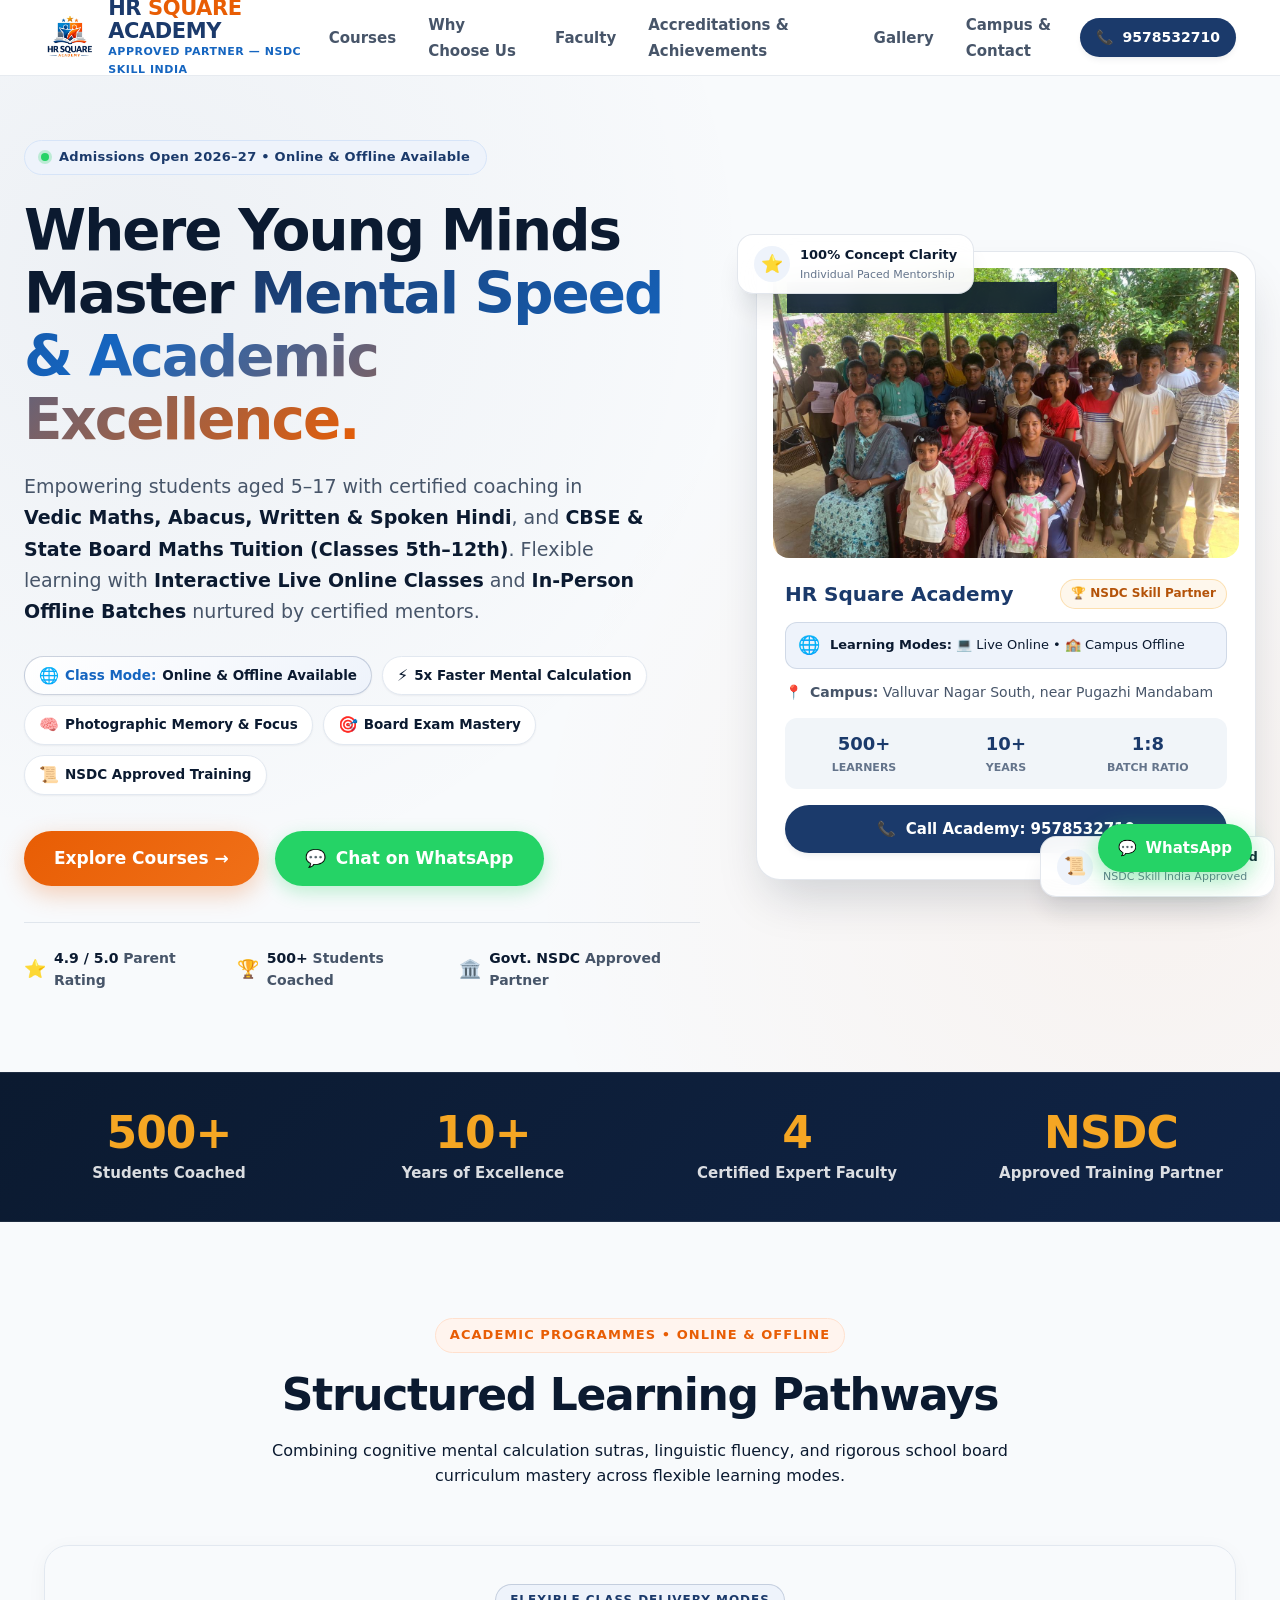
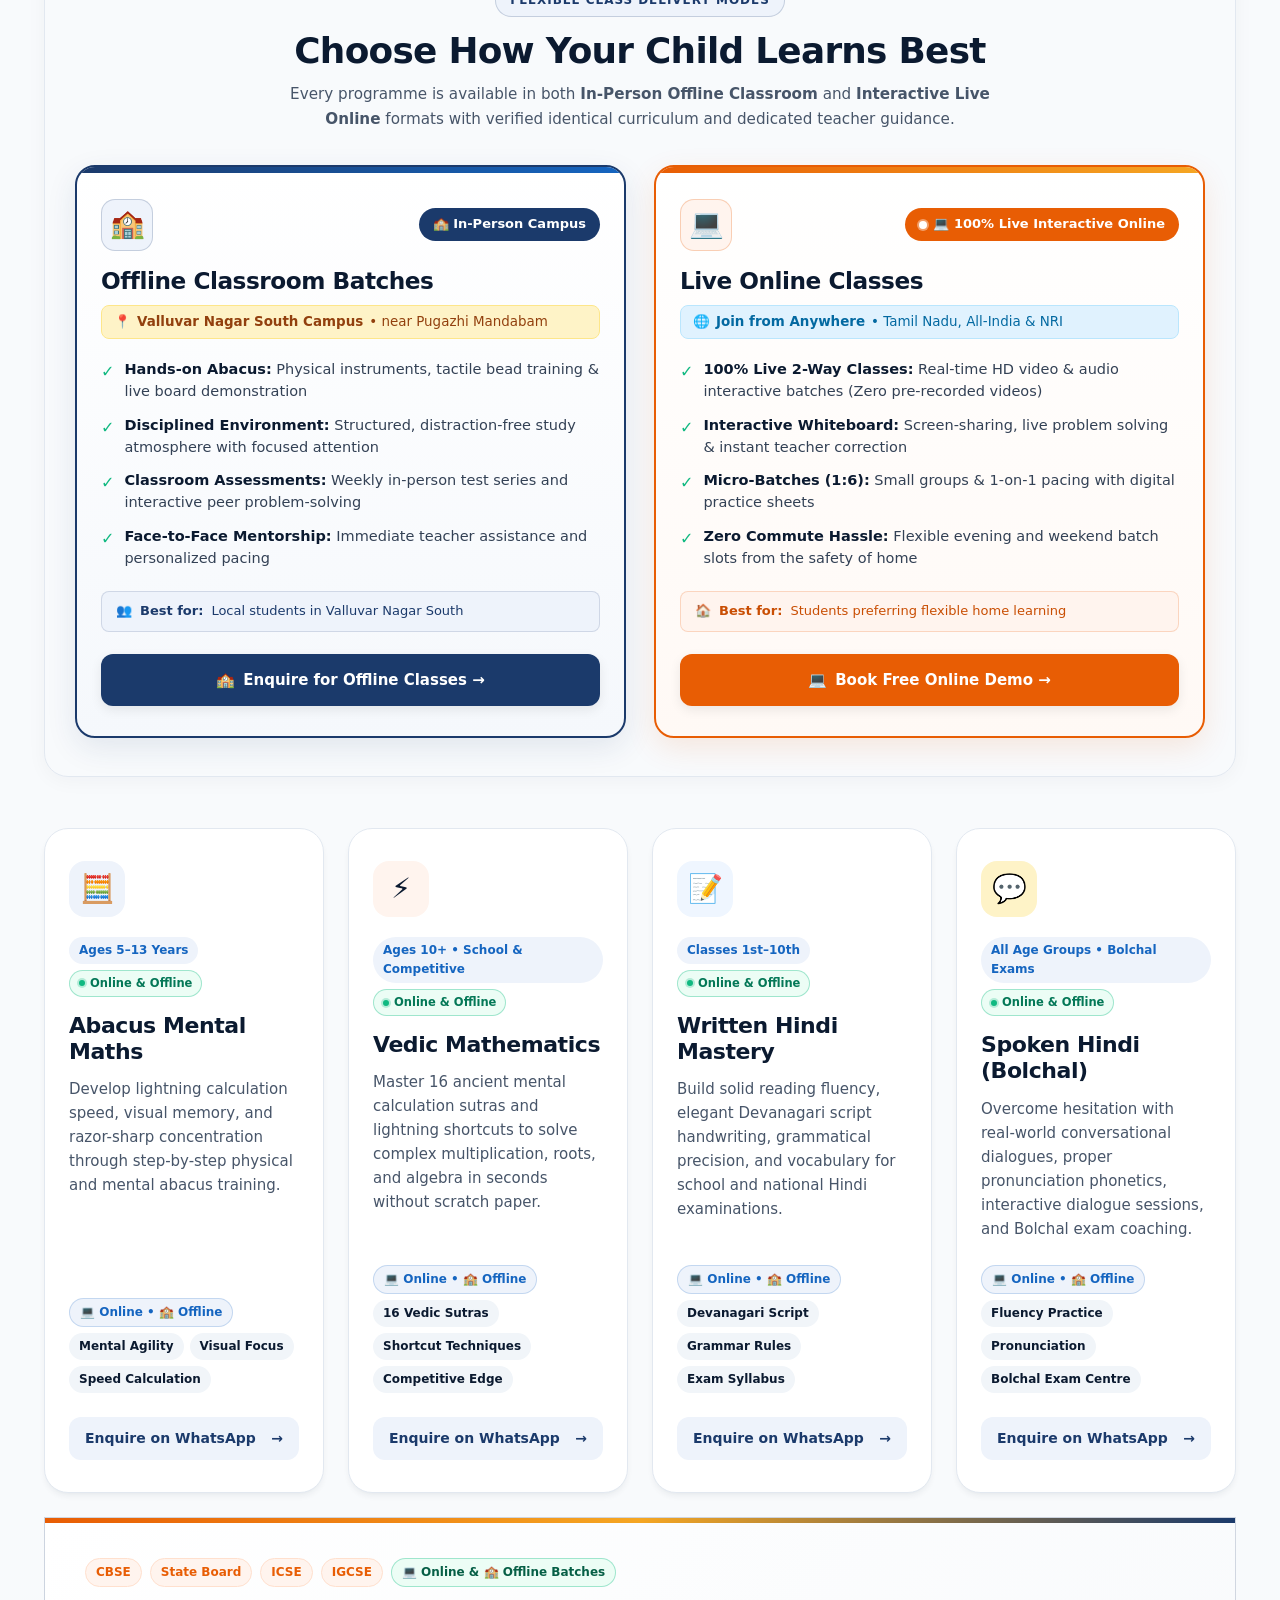
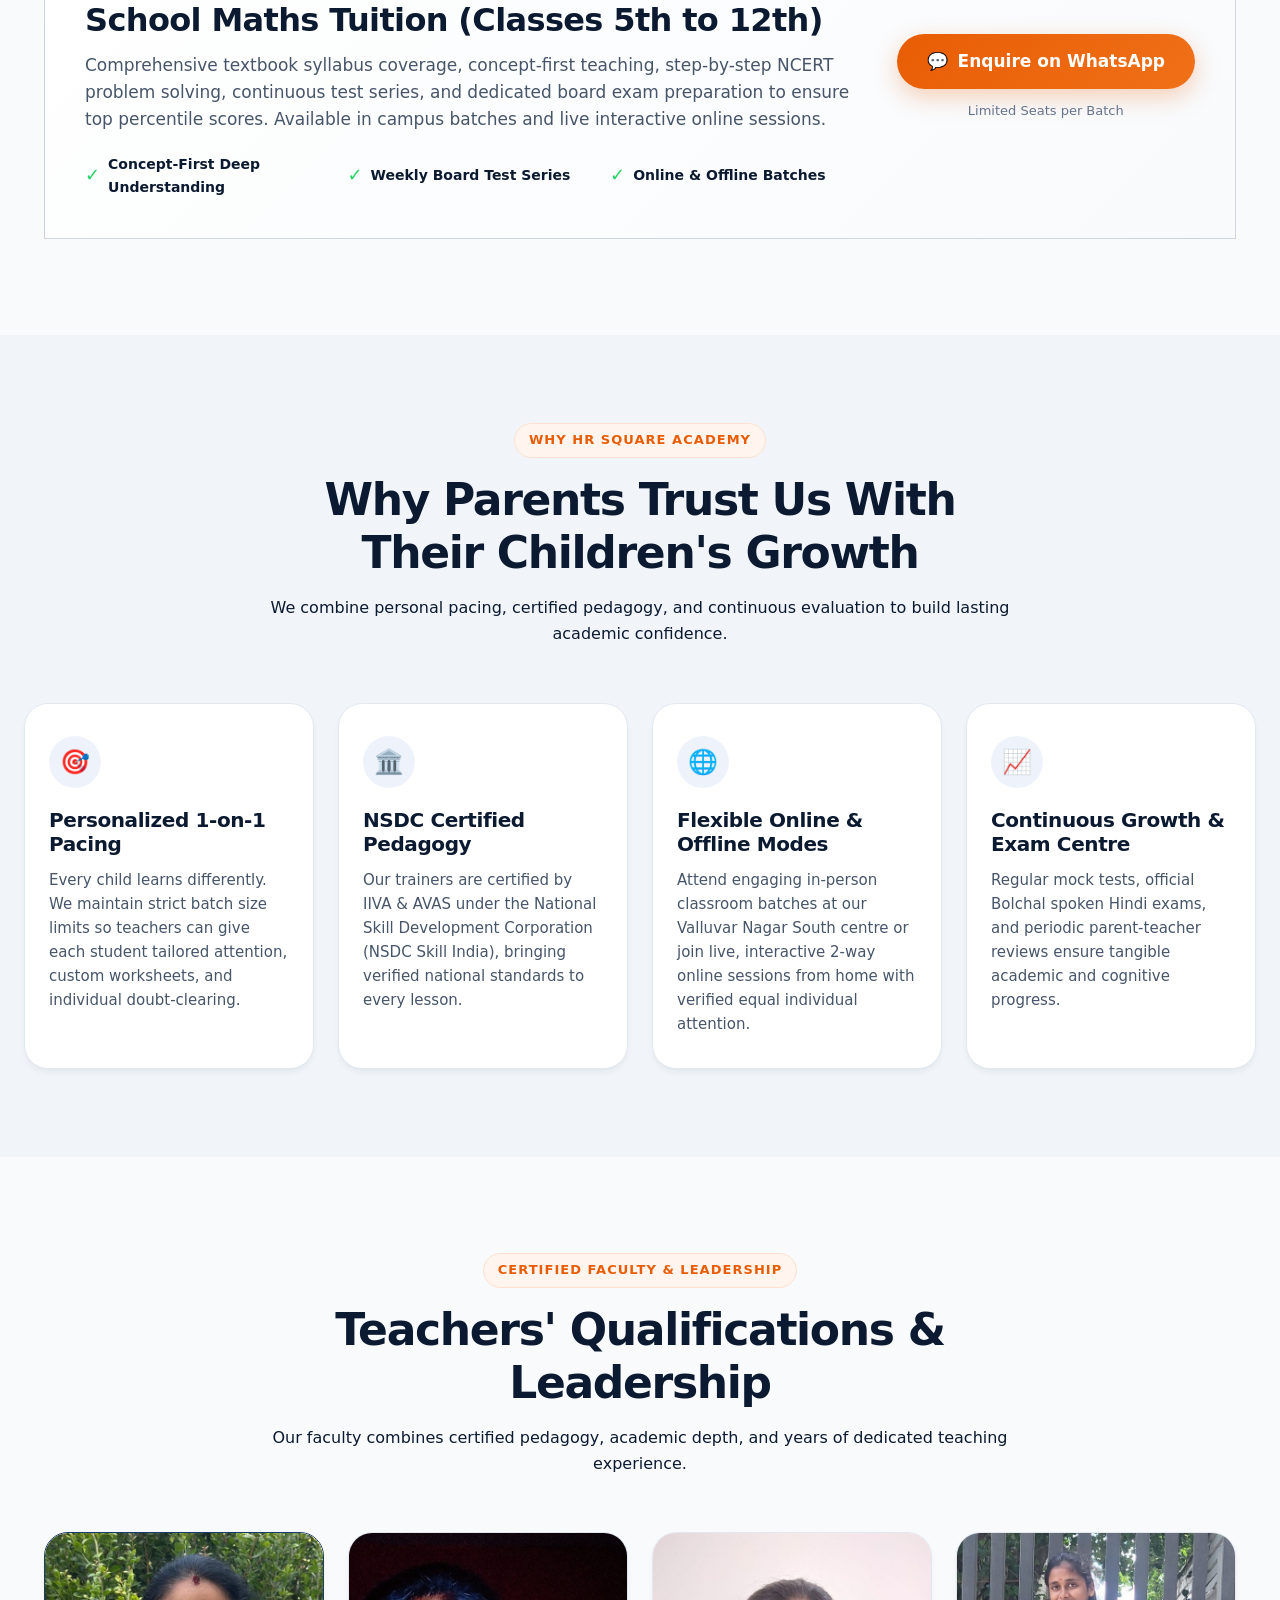
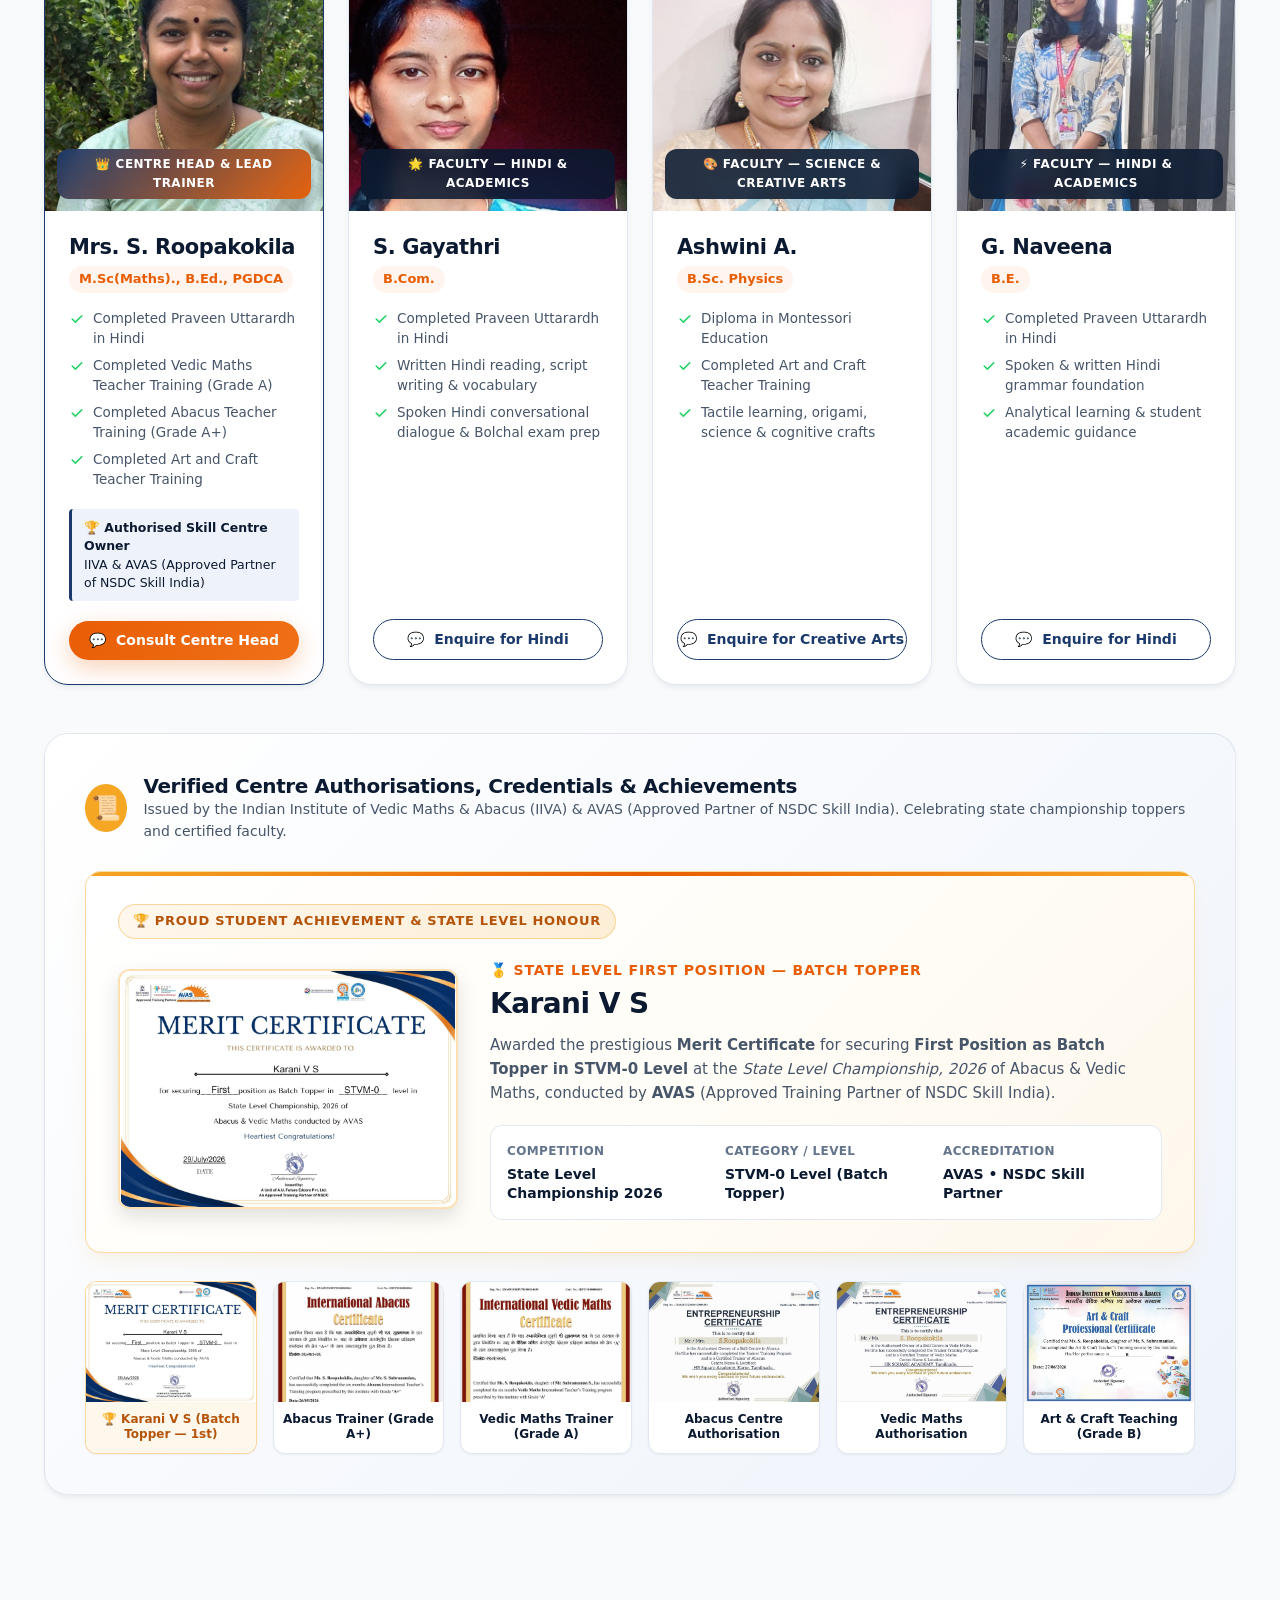
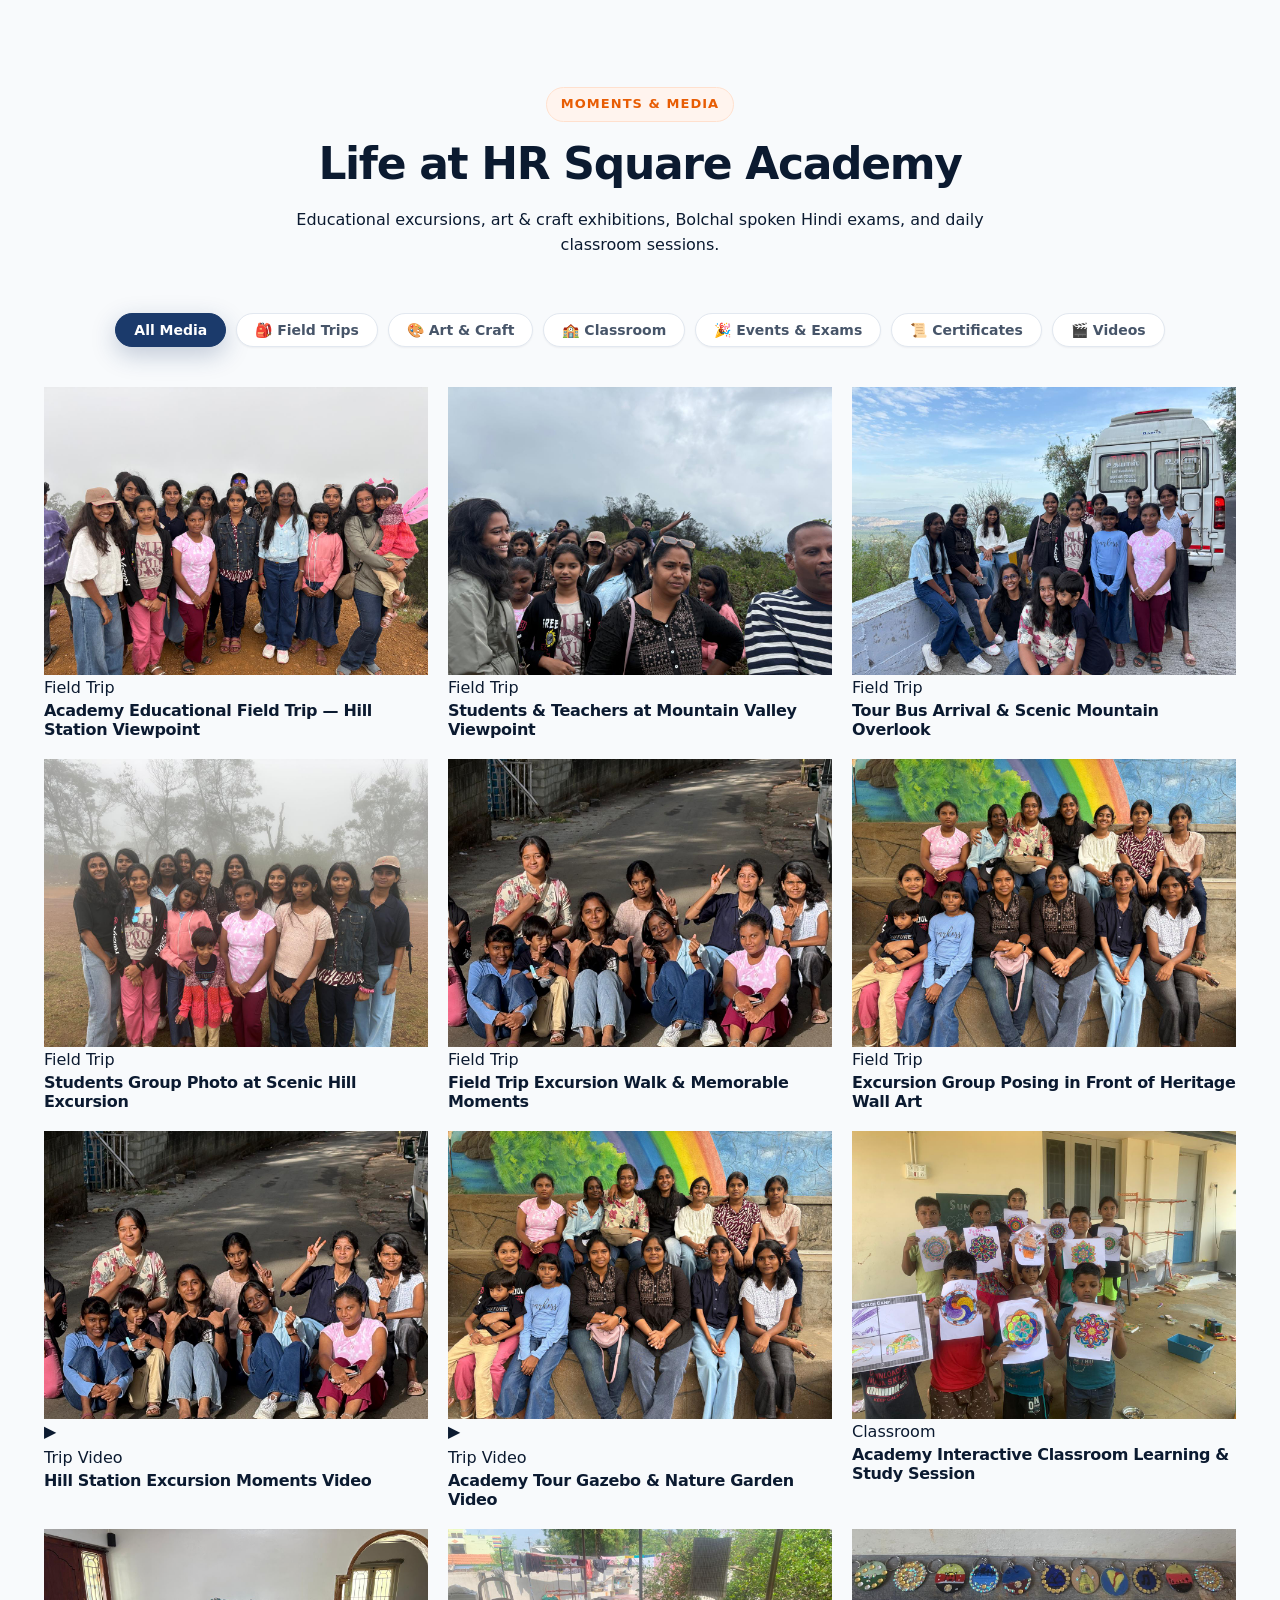
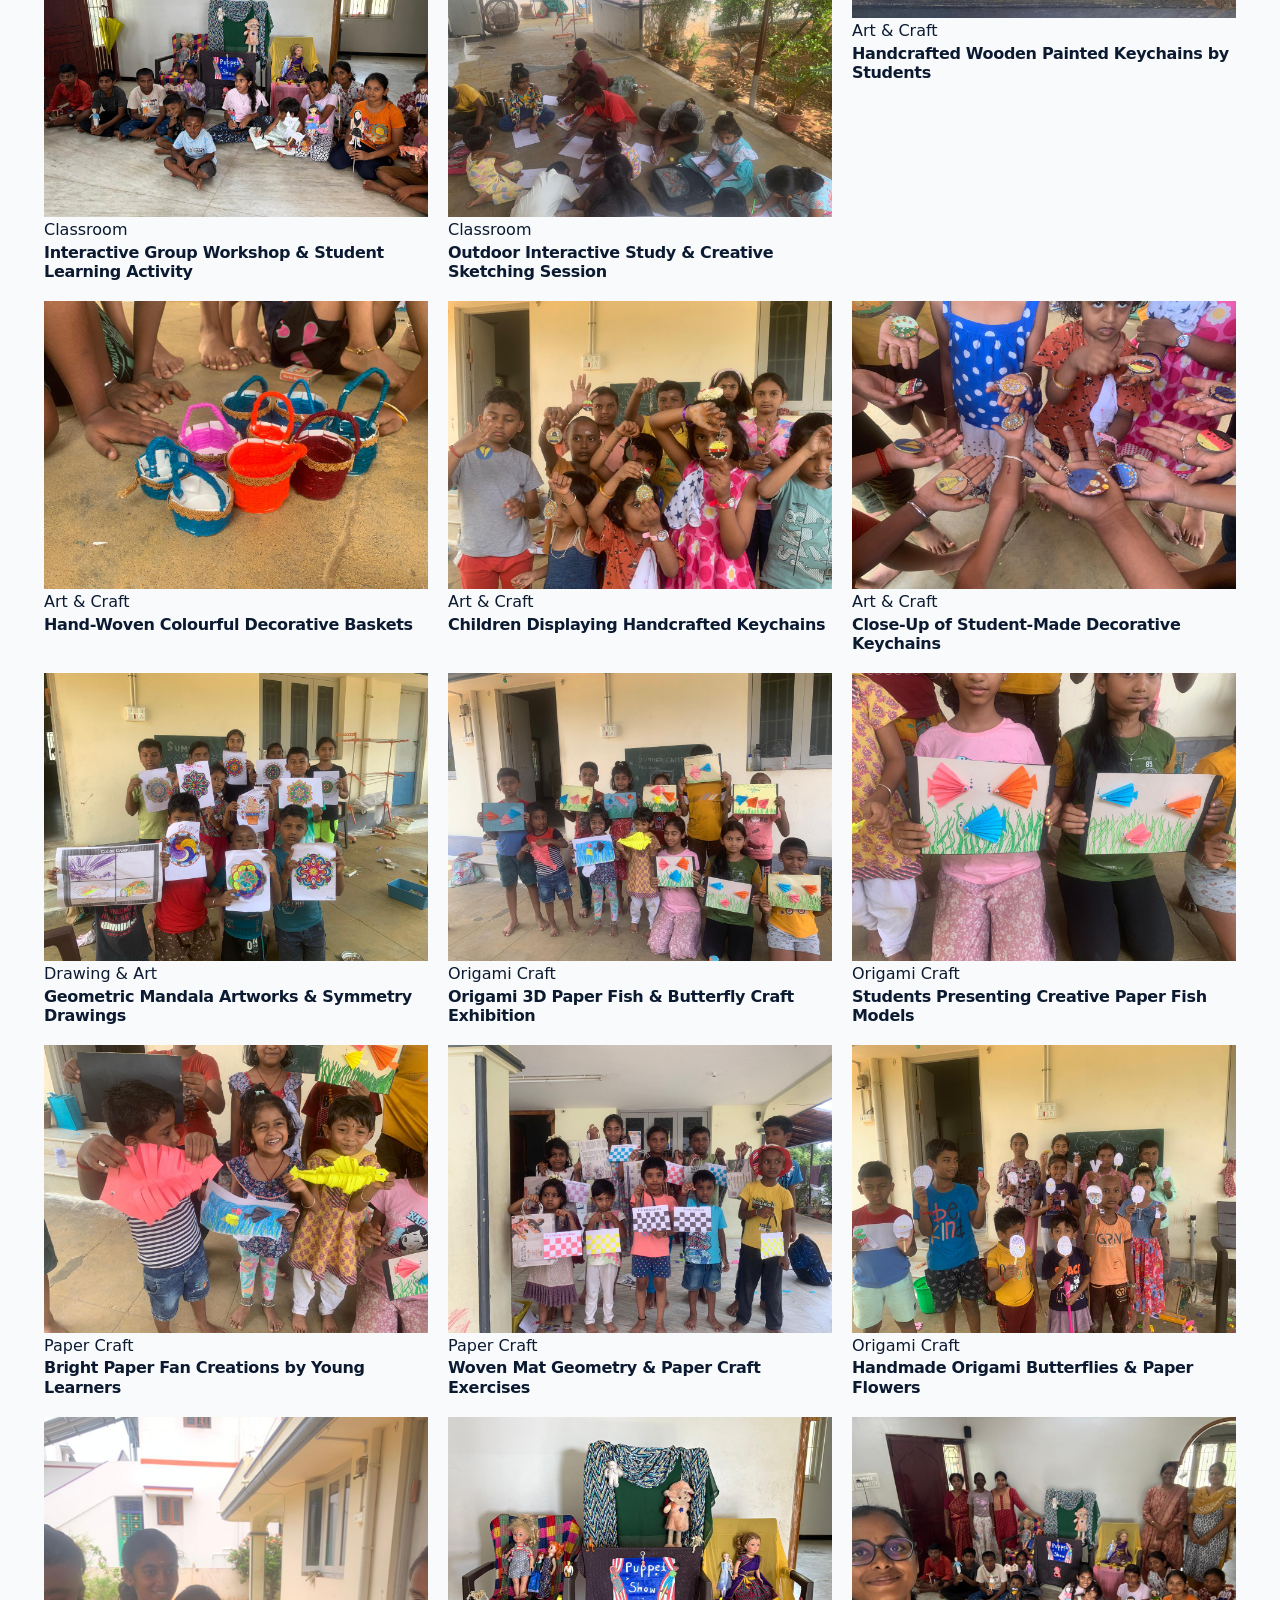
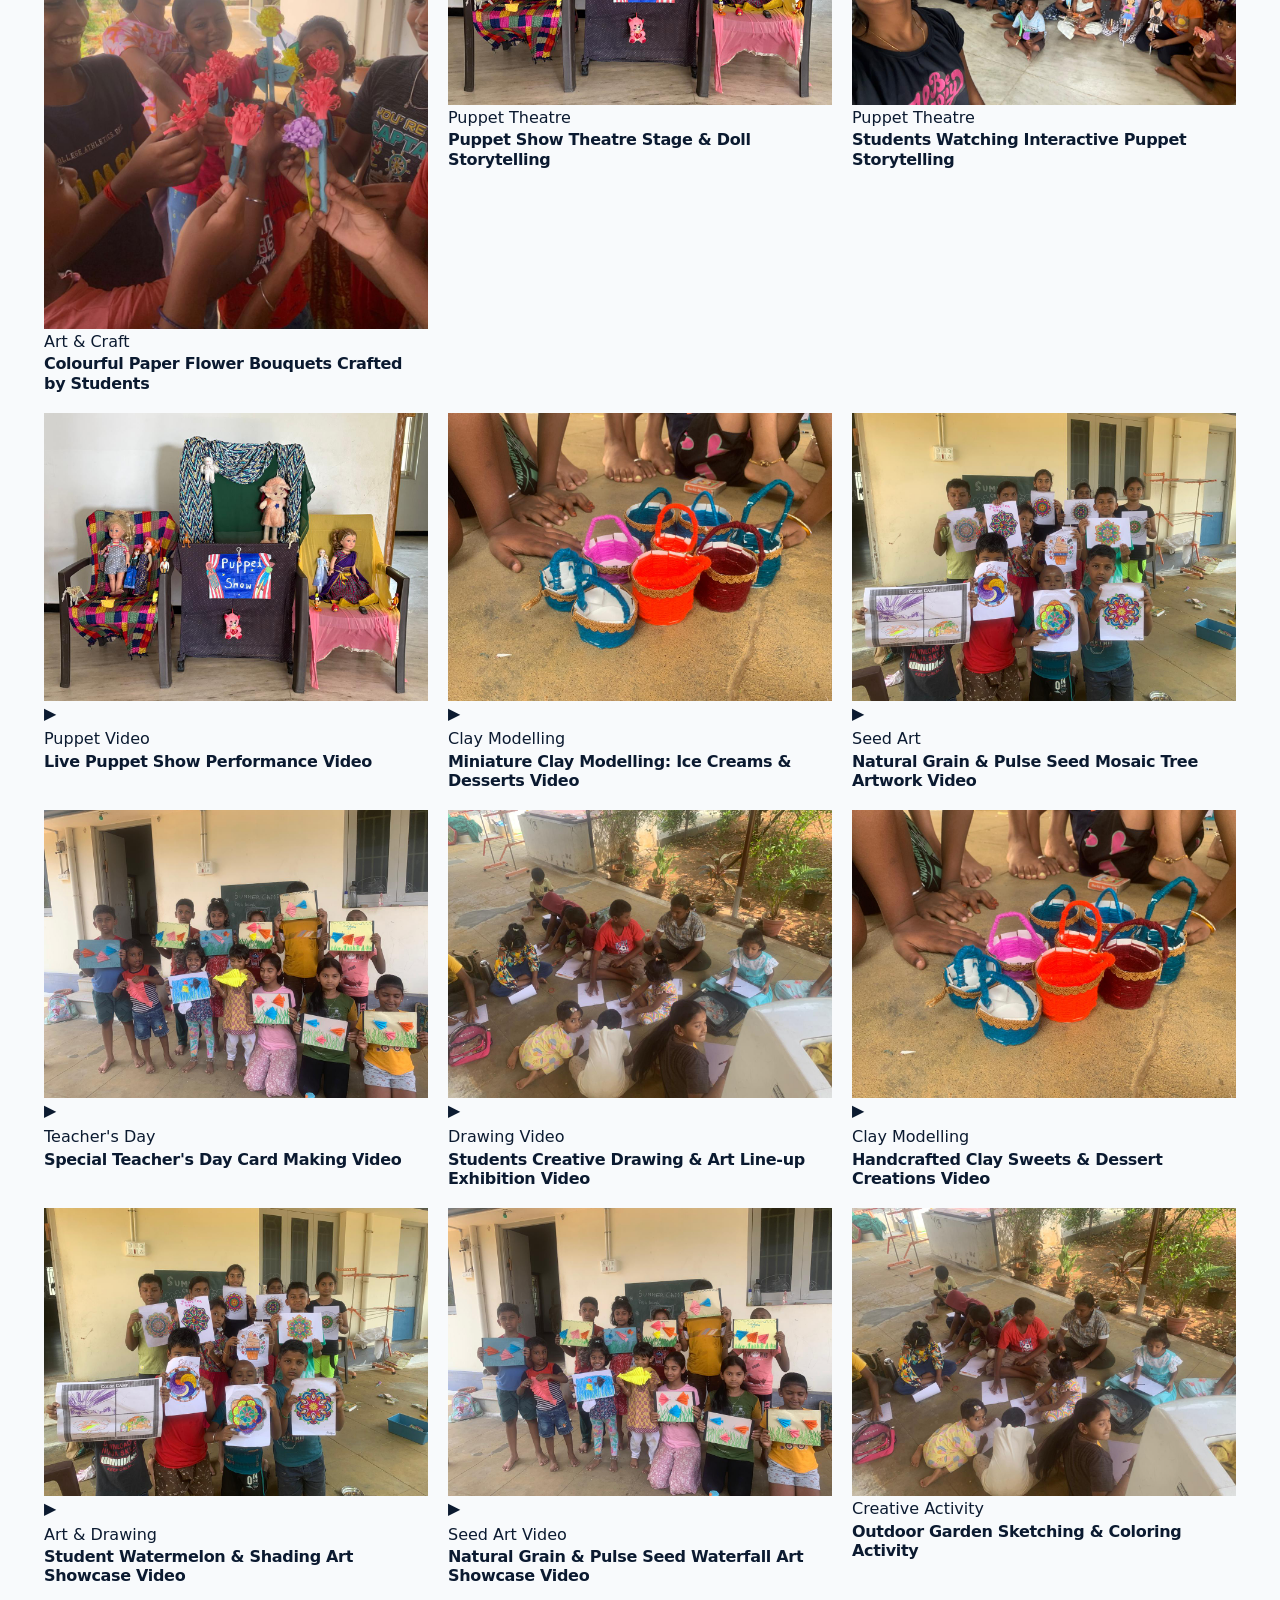
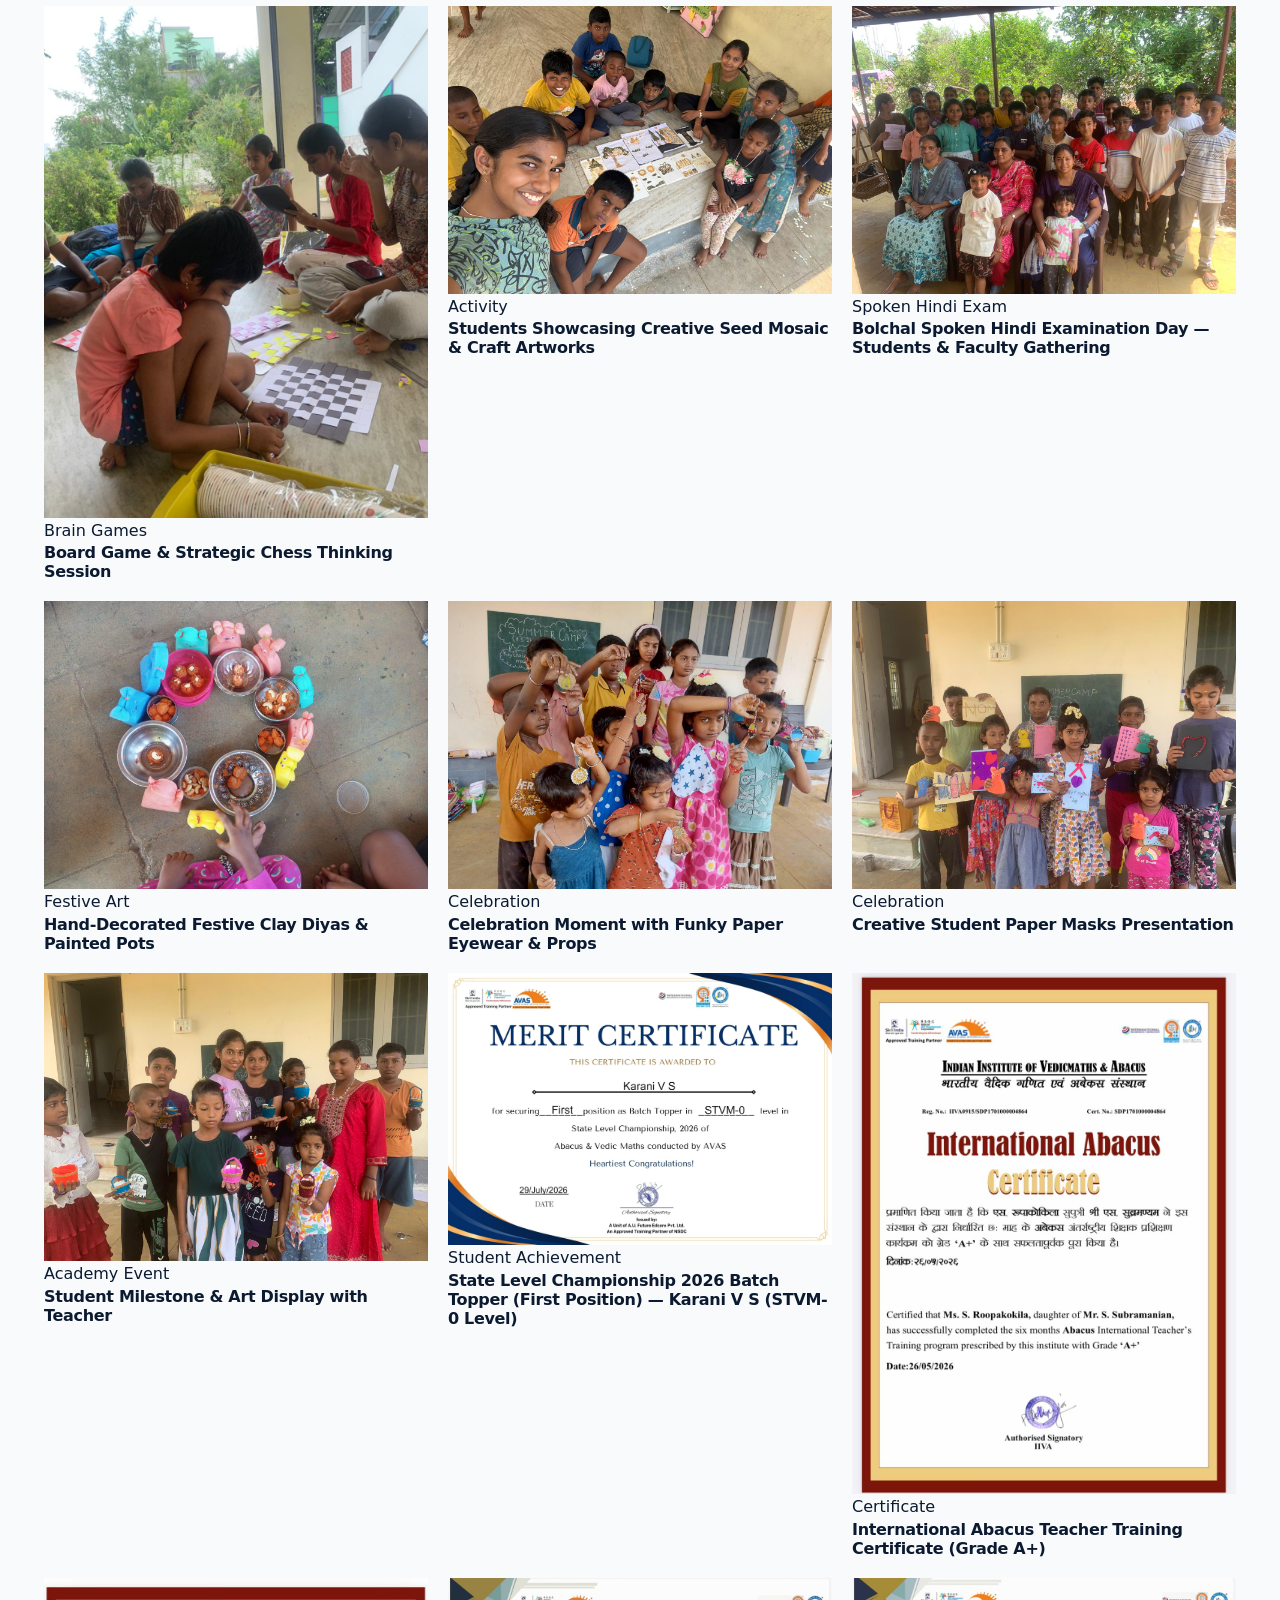
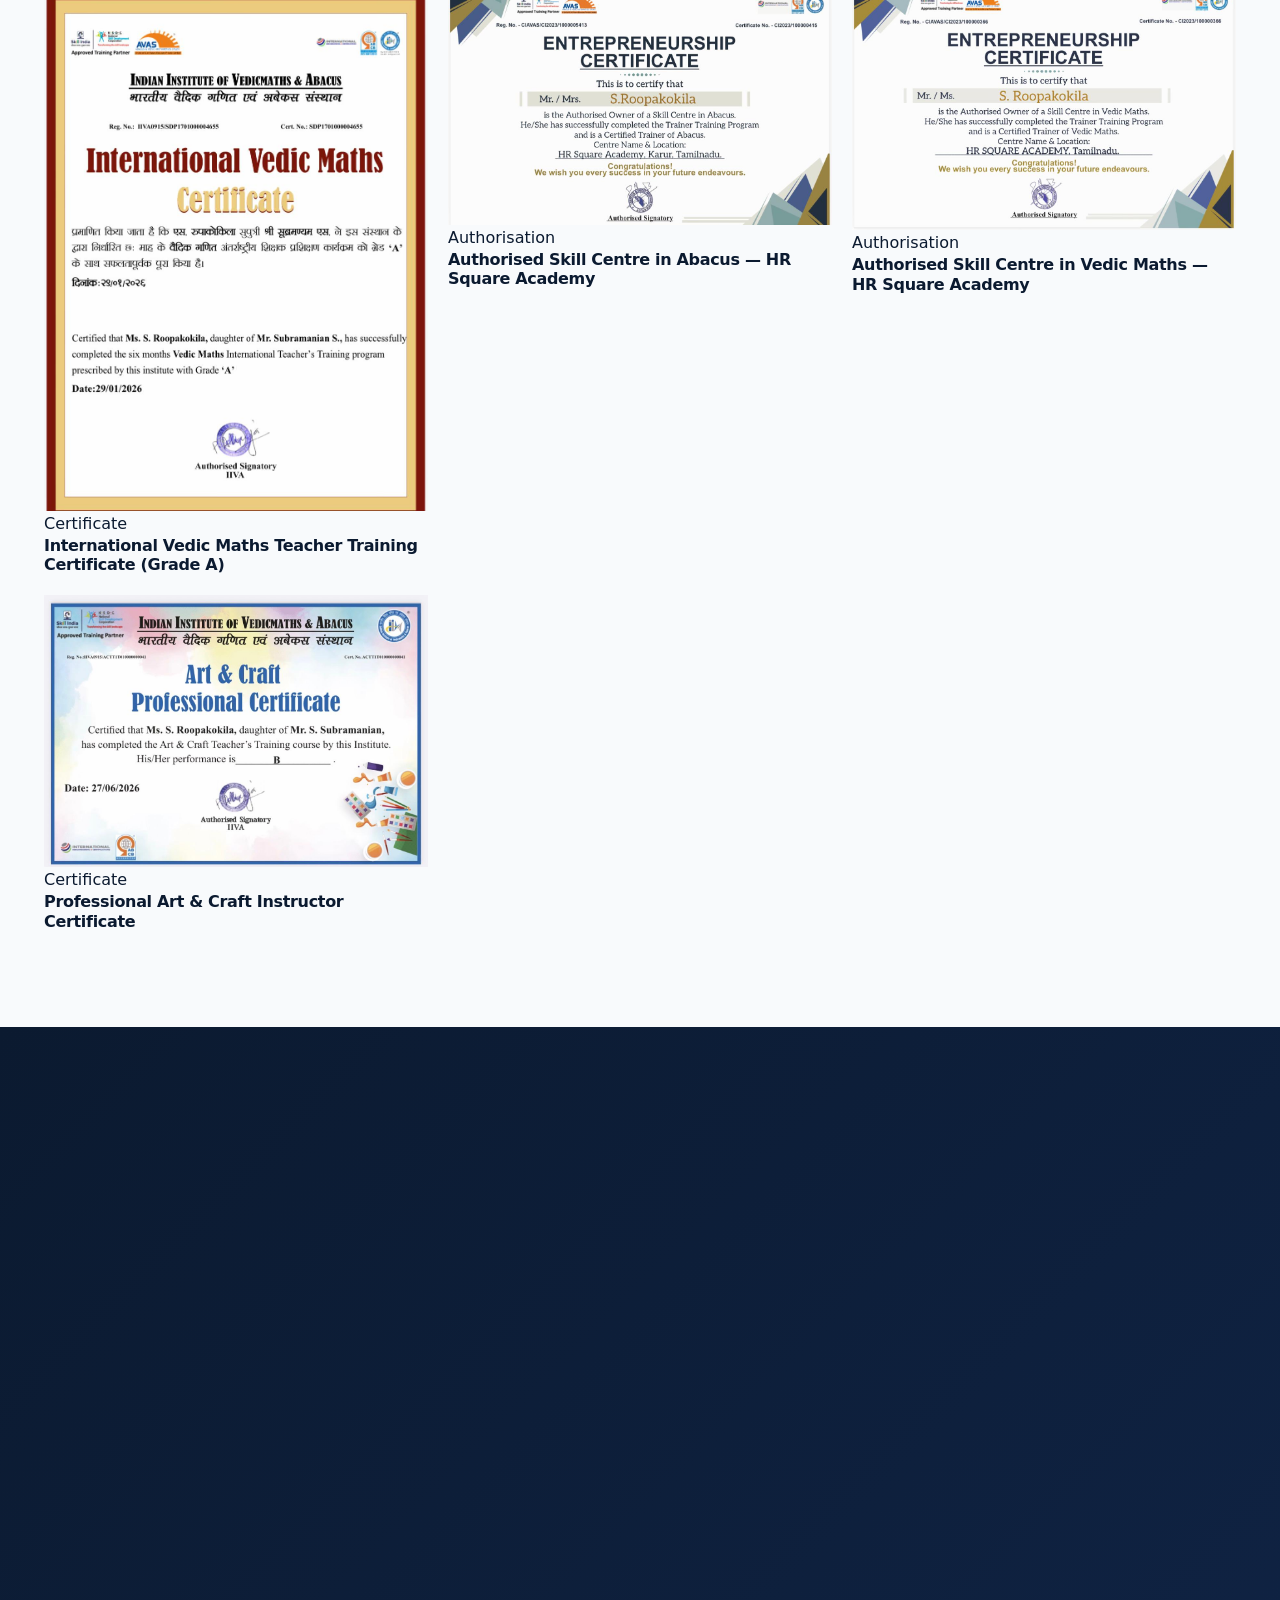
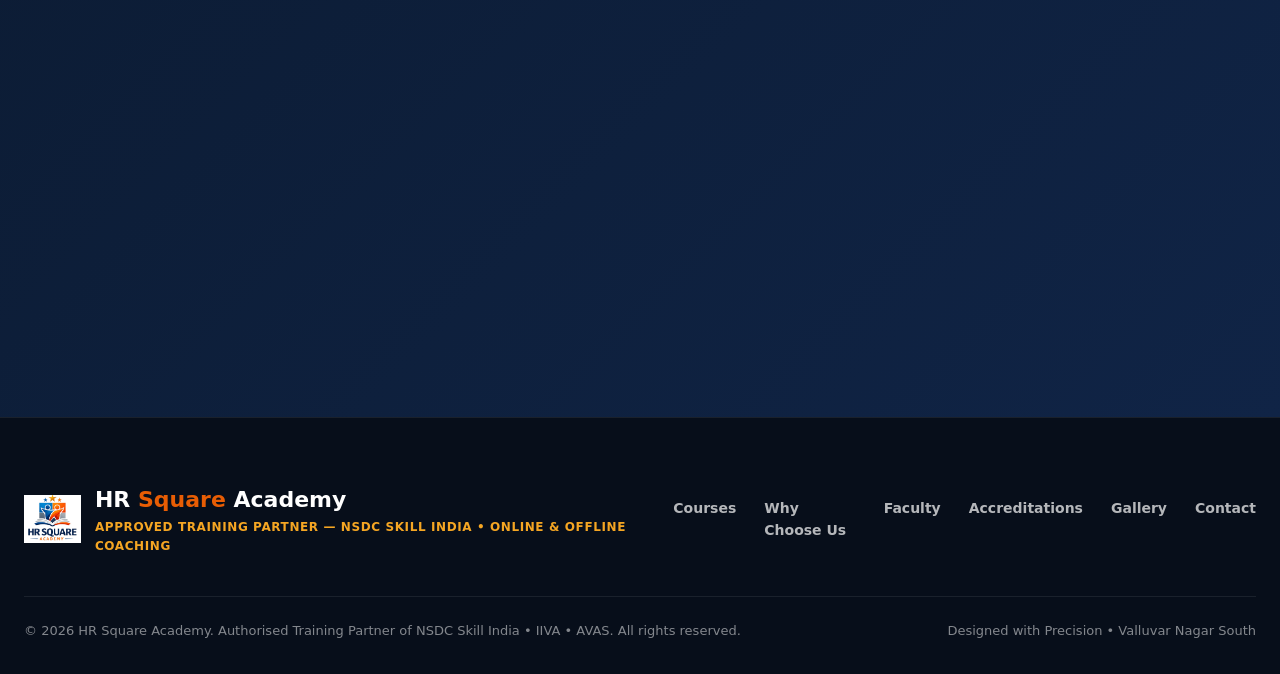
==== index.html @ cd989c58 "Implement Content Security Policy, Permissions-Policy, and refactor inline event handlers for XSS ha" ====
<!DOCTYPE html>
<html lang="en" dir="ltr">
<head>
  <meta charset="UTF-8">
  <meta name="viewport" content="width=device-width, initial-scale=1.0">
  <meta http-equiv="X-UA-Compatible" content="IE=edge">
  <meta http-equiv="Content-Security-Policy" content="default-src 'self'; script-src 'self'; style-src 'self' 'unsafe-inline' https://fonts.googleapis.com; font-src 'self' https://fonts.gstatic.com data:; img-src 'self' data: https:; media-src 'self'; connect-src 'self'; form-action 'self' https://wa.me; base-uri 'self';">

  <title>HR Square Academy | Vedic Maths, Abacus, Hindi & School Maths Tuition (Online & Offline)</title>
  <meta name="description" content="HR Square Academy offers certified Online & Offline coaching in Vedic Maths, Abacus, Written & Spoken Hindi, and Classes 5th–12th Maths Tuition. NSDC Approved Partner. Flexible interactive online batches and campus classes. Call 9578532710.">
  <meta name="keywords" content="Online abacus classes, offline tuition Valluvar Nagar, Vedic Maths academy, Hindi tuition online, HR Square Academy, maths coaching class 5 to 12, NSDC skill India academy, Bolchal spoken Hindi, online tuition Tamil Nadu">
  <meta name="author" content="HR Square Academy">
  <meta name="robots" content="index, follow">
  <link rel="canonical" href="https://hrsquareacademy.in/">

  <!-- Open Graph -->
  <meta property="og:type" content="website">
  <meta property="og:locale" content="en_IN">
  <meta property="og:title" content="HR Square Academy | Vedic Maths, Abacus & Hindi Coaching (Online & Offline)">
  <meta property="og:description" content="Expert Online & Offline coaching in Vedic Maths, Abacus, Written & Spoken Hindi, and School Maths Tuition (Classes 5–12). NSDC Approved Partner. Call 9578532710.">
  <meta property="og:url" content="https://hrsquareacademy.in/">
  <meta property="og:site_name" content="HR Square Academy">
  <meta property="og:image" content="https://hrsquareacademy.in/assets/images/logo/logo.jpeg">

  <!-- Twitter Card -->
  <meta name="twitter:card" content="summary_large_image">
  <meta name="twitter:title" content="HR Square Academy | Vedic Maths, Abacus & Hindi Coaching (Online & Offline)">
  <meta name="twitter:description" content="Expert coaching in Vedic Maths, Abacus, Hindi & School Maths Tuition. Online & Offline Classes Available. NSDC Approved.">
  <meta name="twitter:image" content="https://hrsquareacademy.in/assets/images/logo/logo.jpeg">

  <!-- Favicon -->
  <link rel="icon" type="image/x-icon" href="favicon.ico">
  <link rel="icon" type="image/png" sizes="32x32" href="assets/images/logo/favicon-32x32.png">
  <link rel="apple-touch-icon" href="assets/images/logo/apple-touch-icon.png">
  <link rel="icon" type="image/svg+xml" href="assets/images/logo/favicon.svg">

  <!-- Google Fonts: Plus Jakarta Sans (Headings & UI) & Inter (Body) -->
  <link rel="preconnect" href="https://fonts.googleapis.com">
  <link rel="preconnect" href="https://fonts.gstatic.com" crossorigin>
  <link href="https://fonts.googleapis.com/css2?family=Plus+Jakarta+Sans:wght@400;500;600;700;800&family=Inter:wght@400;500;600;700&display=swap" rel="stylesheet">

  <!-- Core Stylesheets (Versioned to Prevent Browser Caching) -->
  <link rel="stylesheet" href="css/style.css?v=3.4">
  <link rel="stylesheet" href="css/responsive.css?v=3.4">
  <link rel="stylesheet" href="css/animations.css?v=3.4">

  <style>
  /* Guaranteed Inlined Styling for Highlighted Class Mode Cards */
  .modes-showcase-container {
    background: #F8FAFC;
    border: 1.5px solid #E2E8F0;
    border-radius: 24px;
    padding: 38px 30px;
    margin: 0 auto 52px auto;
    box-shadow: 0 4px 20px rgba(11, 26, 48, 0.04);
  }
  .modes-showcase-header {
    text-align: center;
    max-width: 720px;
    margin: 0 auto 34px auto;
  }
  .modes-showcase-pill {
    display: inline-flex;
    align-items: center;
    gap: 6px;
    background: #EEF3FB;
    border: 1px solid rgba(27, 58, 107, 0.2);
    color: #1B3A6B;
    font-family: 'Plus Jakarta Sans', system-ui, sans-serif;
    font-size: 0.75rem;
    font-weight: 800;
    text-transform: uppercase;
    letter-spacing: 0.08em;
    padding: 6px 14px;
    border-radius: 9999px;
    margin-bottom: 12px;
  }
  .modes-showcase-title {
    font-family: 'Plus Jakarta Sans', system-ui, sans-serif;
    font-size: clamp(1.6rem, 2.8vw, 2.25rem);
    font-weight: 800;
    color: #0B1A30;
    margin-bottom: 10px;
    line-height: 1.2;
  }
  .modes-showcase-sub {
    font-family: 'Inter', system-ui, sans-serif;
    font-size: 0.95rem;
    color: #475569;
    line-height: 1.6;
  }
  .modes-cards-grid {
    display: grid;
    grid-template-columns: repeat(2, 1fr);
    gap: 28px;
  }
  .mode-highlight-card {
    background: #FFFFFF;
    border-radius: 20px;
    overflow: hidden;
    display: flex;
    flex-direction: column;
    transition: transform 0.25s ease, box-shadow 0.25s ease;
    position: relative;
  }
  .mode-highlight-card:hover {
    transform: translateY(-5px);
  }
  /* Card 1: Offline Navy Accent */
  .mode-card-offline {
    border: 2.5px solid #1B3A6B;
    box-shadow: 0 10px 30px rgba(27, 58, 107, 0.10);
    background: linear-gradient(180deg, #FFFFFF 0%, #F5F8FC 100%);
  }
  .mode-card-offline:hover {
    box-shadow: 0 16px 40px rgba(27, 58, 107, 0.18);
  }
  .bar-navy {
    height: 6px;
    background: linear-gradient(90deg, #1B3A6B 0%, #1565C0 100%);
    width: 100%;
  }
  .badge-navy {
    background: #1B3A6B;
    color: #FFFFFF;
  }
  .icon-navy {
    background: #EEF3FB;
    border: 1.5px solid rgba(27, 58, 107, 0.2);
  }
  .tag-campus {
    background: #FEF3C7;
    color: #92400E;
    border: 1px solid #FDE68A;
  }
  .banner-navy {
    background: #EEF3FB;
    color: #1B3A6B;
    border: 1px solid rgba(27, 58, 107, 0.15);
  }
  .btn-mode-navy {
    background: #1B3A6B;
    color: #FFFFFF !important;
  }
  .btn-mode-navy:hover {
    background: #0B1A30;
    box-shadow: 0 6px 18px rgba(27, 58, 107, 0.35);
  }
  /* Card 2: Online Orange Accent */
  .mode-card-online {
    border: 2.5px solid #E85D04;
    box-shadow: 0 10px 30px rgba(232, 93, 4, 0.12);
    background: linear-gradient(180deg, #FFFFFF 0%, #FFF9F5 100%);
  }
  .mode-card-online:hover {
    box-shadow: 0 16px 40px rgba(232, 93, 4, 0.22);
  }
  .bar-orange {
    height: 6px;
    background: linear-gradient(90deg, #E85D04 0%, #F5A623 100%);
    width: 100%;
  }
  .badge-orange {
    background: #E85D04;
    color: #FFFFFF;
  }
  .icon-orange {
    background: #FFF4EE;
    border: 1.5px solid rgba(232, 93, 4, 0.25);
  }
  .tag-online {
    background: #E0F2FE;
    color: #0369A1;
    border: 1px solid #BAE6FD;
  }
  .banner-orange {
    background: #FFF4EE;
    color: #C94E03;
    border: 1px solid rgba(232, 93, 4, 0.2);
  }
  .btn-mode-orange {
    background: #E85D04;
    color: #FFFFFF !important;
  }
  .btn-mode-orange:hover {
    background: #C94E03;
    box-shadow: 0 6px 18px rgba(232, 93, 4, 0.35);
  }
  /* Card Interior Layout */
  .mode-card-body {
    padding: 26px 24px 30px 24px;
    display: flex;
    flex-direction: column;
    flex-grow: 1;
  }
  .mode-card-top {
    display: flex;
    align-items: center;
    justify-content: space-between;
    gap: 12px;
    margin-bottom: 16px;
    flex-wrap: wrap;
  }
  .mode-icon-circle {
    width: 52px;
    height: 52px;
    border-radius: 14px;
    display: flex;
    align-items: center;
    justify-content: center;
    font-size: 1.75rem;
    flex-shrink: 0;
  }
  .mode-highlight-badge {
    font-family: 'Plus Jakarta Sans', system-ui, sans-serif;
    font-size: 0.8125rem;
    font-weight: 700;
    padding: 6px 14px;
    border-radius: 9999px;
    display: inline-flex;
    align-items: center;
    gap: 6px;
  }
  .badge-live-pulse {
    width: 8px;
    height: 8px;
    border-radius: 50%;
    background: #FFFFFF;
    box-shadow: 0 0 0 2px rgba(255, 255, 255, 0.4);
    animation: pulse-dot 1.5s infinite;
    display: inline-block;
  }
  .mode-card-heading {
    font-family: 'Plus Jakarta Sans', system-ui, sans-serif;
    font-size: 1.45rem;
    font-weight: 800;
    color: #0B1A30;
    margin-bottom: 10px;
  }
  .mode-tag-pill {
    font-family: 'Plus Jakarta Sans', system-ui, sans-serif;
    font-size: 0.84rem;
    padding: 7px 12px;
    border-radius: 8px;
    margin-bottom: 20px;
    display: flex;
    align-items: center;
    gap: 6px;
    flex-wrap: wrap;
    line-height: 1.4;
    word-break: normal;
    overflow-wrap: break-word;
  }
  .mode-feature-list {
    list-style: none;
    padding: 0;
    margin: 0 0 22px 0;
    display: flex;
    flex-direction: column;
    gap: 12px;
    flex-grow: 1;
  }
  .mode-feature-list li {
    font-family: 'Inter', system-ui, sans-serif;
    font-size: 0.90625rem;
    color: #334155;
    display: flex;
    align-items: flex-start;
    gap: 10px;
    line-height: 1.5;
  }
  .mode-feature-list li strong {
    color: #0B1A30;
    font-weight: 700;
  }
  .feat-check {
    color: #10B981;
    font-weight: 800;
    font-size: 1rem;
    flex-shrink: 0;
    margin-top: 1px;
  }
  .mode-audience-banner {
    font-family: 'Inter', system-ui, sans-serif;
    font-size: 0.8125rem;
    padding: 10px 14px;
    border-radius: 8px;
    margin-bottom: 22px;
    display: flex;
    align-items: center;
    gap: 8px;
    line-height: 1.4;
  }
  .mode-card-btn {
    display: inline-flex;
    align-items: center;
    justify-content: center;
    gap: 8px;
    width: 100%;
    padding: 14px 20px;
    border-radius: 12px;
    font-family: 'Plus Jakarta Sans', system-ui, sans-serif;
    font-size: 0.9375rem;
    font-weight: 700;
    text-decoration: none;
    transition: all 0.25s ease;
    box-shadow: 0 4px 12px rgba(0, 0, 0, 0.08);
  }
  @media (max-width: 900px) {
    .modes-cards-grid {
      grid-template-columns: 1fr;
      gap: 22px;
    }
    .modes-showcase-container {
      padding: 28px 18px;
      margin-bottom: 38px;
    }
  }
  @media (max-width: 480px) {
    .modes-showcase-container {
      padding: 22px 14px;
      border-radius: 18px;
    }
    .mode-card-body {
      padding: 18px 14px 22px 14px;
    }
  }
  </style>

  <!-- Schema.org JSON-LD Structured Data for Local Business & Education -->
  <script type="application/ld+json">
  {
    "@context": "https://schema.org",
    "@type": "EducationalOrganization",
    "name": "HR Square Academy",
    "alternateName": "HR Square Skill Centre",
    "url": "https://hrsquareacademy.in",
    "logo": "https://hrsquareacademy.in/assets/images/logo/logo.jpeg",
    "telephone": "+919578532710",
    "description": "Expert coaching academy offering Abacus Mental Arithmetic, Vedic Maths, Written & Spoken Hindi, and School Maths Tuition for Classes 5th to 12th. Available in both Online & Offline classroom modes. Approved Training Partner of NSDC Skill India.",
    "address": {
      "@type": "PostalAddress",
      "streetAddress": "Valluvar Nagar South, near Pugazhi Mandabam",
      "addressLocality": "Valluvar Nagar",
      "addressRegion": "Tamil Nadu",
      "addressCountry": "IN"
    },
    "sameAs": [
      "https://wa.me/919578532710"
    ],
    "hasOfferCatalog": {
      "@type": "OfferCatalog",
      "name": "Academic Programmes (Online & Offline)",
      "itemListElement": [
        {
          "@type": "Course",
          "name": "Abacus Mental Arithmetic",
          "description": "Improve mental calculation speed, photographic memory, and precision through structured abacus levels. Available in both Online & Offline classroom modes.",
          "courseMode": ["Online", "Onsite"]
        },
        {
          "@type": "Course",
          "name": "Vedic Mathematics",
          "description": "Master 16 ancient calculation sutras, mental shortcuts, and fast problem solving. Available in both Online & Offline classroom modes.",
          "courseMode": ["Online", "Onsite"]
        },
        {
          "@type": "Course",
          "name": "Written & Spoken Hindi",
          "description": "Devanagari script writing, comprehensive vocabulary, grammar, and official Bolchal spoken Hindi exam preparation. Available in both Online & Offline classroom modes.",
          "courseMode": ["Online", "Onsite"]
        },
        {
          "@type": "Course",
          "name": "School Maths Tuition (Classes 5th–12th)",
          "description": "Comprehensive syllabus coverage for CBSE, ICSE, and State Board with dedicated board exam test series. Available in both Online & Offline classroom modes.",
          "courseMode": ["Online", "Onsite"]
        }
      ]
    }
  }
  </script>

  <!-- Scripts (Versioned to Bust Browser Cache) -->
  <script src="js/main.js?v=3.4" defer></script>
  <script src="js/gallery.js?v=3.4" defer></script>
  <script src="js/lightbox.js?v=3.4" defer></script>
</head>
<body>

  <!-- MOBILE NAVIGATION BACKDROP -->
  <div class="nav-backdrop" id="navBackdrop"></div>

  <!-- STICKY GLASS HEADER -->
  <header id="header">
    <nav class="nav-container" aria-label="Main Navigation">
      <a href="#hero" class="nav-brand" aria-label="HR Square Academy Homepage">
        <img src="assets/images/logo/logo_clean.png" alt="HR Square Academy Logo" class="nav-logo-img" data-fallback="assets/images/logo/logo.jpeg">
        <div class="nav-brand-text">
          <div class="nav-brand-name">HR <span>SQUARE</span> ACADEMY</div>
          <div class="nav-brand-sub">Approved Partner — NSDC Skill India</div>
        </div>
      </a>

      <ul class="nav-links" id="navLinks" role="navigation">
        <li><a href="#courses">Courses</a></li>
        <li><a href="#why-us">Why Choose Us</a></li>
        <li><a href="#faculty">Faculty</a></li>
        <li><a href="#certs">Accreditations &amp; Achievements</a></li>
        <li><a href="#gallery">Gallery</a></li>
        <li><a href="#contact">Campus &amp; Contact</a></li>
      </ul>

      <div class="nav-actions">
        <a class="btn btn-navy btn-sm" href="tel:9578532710" aria-label="Call HR Square Academy">
          <span>📞</span> 9578532710
        </a>
        <button class="nav-hamburger" id="navHamburger" aria-label="Toggle navigation menu" aria-expanded="false">
          <span></span><span></span><span></span>
        </button>
      </div>
    </nav>
  </header>

  <main>

    <!-- HERO SECTION (AGENCY-GRADE COMPOSITE) -->
    <section id="hero" class="hero">
      <div class="hero-inner">
        
        <!-- Left Hero Content -->
        <div class="hero-content animate-on-scroll">
          <div class="hero-live-pill">
            <span class="hero-live-dot"></span>
            Admissions Open 2026–27 &bull; Online &amp; Offline Available
          </div>

          <h1 class="hero-title">
            Where Young Minds Master <span class="text-gradient">Mental Speed &amp; Academic Excellence.</span>
          </h1>

          <p class="hero-desc">
            Empowering students aged 5–17 with certified coaching in <strong>Vedic Maths, Abacus, Written &amp; Spoken Hindi</strong>, and <strong>CBSE &amp; State Board Maths Tuition (Classes 5th–12th)</strong>. Flexible learning with <strong>Interactive Live Online Classes</strong> and <strong>In-Person Offline Batches</strong> nurtured by certified mentors.
          </p>

          <div class="hero-chips">
            <div class="hero-chip hero-chip-mode"><span>🌐</span> <strong>Class Mode:</strong> Online &amp; Offline Available</div>
            <div class="hero-chip"><span>⚡</span> 5x Faster Mental Calculation</div>
            <div class="hero-chip"><span>🧠</span> Photographic Memory &amp; Focus</div>
            <div class="hero-chip"><span>🎯</span> Board Exam Mastery</div>
            <div class="hero-chip"><span>📜</span> NSDC Approved Training</div>
          </div>

          <div class="hero-actions">
            <a class="btn btn-primary btn-lg" href="#courses">Explore Courses &rarr;</a>
            <a class="btn btn-whatsapp btn-lg" href="https://wa.me/919578532710?text=Hello%20HR%20Square%20Academy,%20I%20would%20like%20to%20enquire%20about%20admissions." target="_blank" rel="noopener noreferrer">
              <span>💬</span> Chat on WhatsApp
            </a>
          </div>

          <div class="hero-trust-bar">
            <div class="trust-item">
              <span class="trust-icon">⭐</span>
              <div><strong>4.9 / 5.0</strong> Parent Rating</div>
            </div>
            <div class="trust-item">
              <span class="trust-icon">🏆</span>
              <div><strong>500+</strong> Students Coached</div>
            </div>
            <div class="trust-item">
              <span class="trust-icon">🏛️</span>
              <div><strong>Govt. NSDC</strong> Approved Partner</div>
            </div>
          </div>
        </div>

        <!-- Right Hero Visual Showcase Card -->
        <div class="hero-showcase animate-on-scroll">
          
          <!-- Floating Glass Badges -->
          <div class="floating-glass-badge badge-top-left">
            <div class="fgb-icon">⭐</div>
            <div class="fgb-text">
              <strong>100% Concept Clarity</strong>
              <span>Individual Paced Mentorship</span>
            </div>
          </div>

          <div class="floating-glass-badge badge-bottom-right">
            <div class="fgb-icon">📜</div>
            <div class="fgb-text">
              <strong>IIVA &amp; AVAS Certified</strong>
              <span>NSDC Skill India Approved</span>
            </div>
          </div>

          <!-- Feature Image Frame -->
          <div class="hero-photo-frame">
            <img src="assets/images/gallery/WhatsApp%20Image%202026-10-09%20at%2012.46.22%20PM.jpeg" alt="HR Square Academy Students &amp; Faculty Community" loading="eager">
            <div class="hero-badge-overlay">
              <span class="badge-pulse"></span>
              Authentic Academy Moments
            </div>
          </div>

          <div class="hero-showcase-body">
            <div class="showcase-brand-header">
              <div class="showcase-brand-title">HR Square Academy</div>
              <div class="showcase-nsdc-tag">🏆 NSDC Skill Partner</div>
            </div>

            <div class="showcase-mode-badge">
              <span>🌐</span>
              <div><strong>Learning Modes:</strong> 💻 Live Online &bull; 🏫 Campus Offline</div>
            </div>

            <div class="showcase-location">
              <span>📍</span>
              <div><strong>Campus:</strong> Valluvar Nagar South, near Pugazhi Mandabam</div>
            </div>

            <div class="showcase-stats-strip">
              <div>
                <div class="sc-stat-num">500+</div>
                <div class="sc-stat-lbl">Learners</div>
              </div>
              <div>
                <div class="sc-stat-num">10+</div>
                <div class="sc-stat-lbl">Years</div>
              </div>
              <div>
                <div class="sc-stat-num">1:8</div>
                <div class="sc-stat-lbl">Batch Ratio</div>
              </div>
            </div>

            <a class="btn btn-navy" style="width: 100%;" href="tel:9578532710">
              <span>📞</span> Call Academy: 9578532710
            </a>
          </div>

        </div>

      </div>
    </section>

    <!-- STATS COUNTER BAR -->
    <div class="stats-bar">
      <div class="stats-bar-inner">
        <div class="stat-item animate-on-scroll">
          <span class="stat-number">500+</span>
          <span class="stat-label">Students Coached</span>
        </div>
        <div class="stat-item animate-on-scroll">
          <span class="stat-number">10+</span>
          <span class="stat-label">Years of Excellence</span>
        </div>
        <div class="stat-item animate-on-scroll">
          <span class="stat-number">4</span>
          <span class="stat-label">Certified Expert Faculty</span>
        </div>
        <div class="stat-item animate-on-scroll">
          <span class="stat-number">NSDC</span>
          <span class="stat-label">Approved Training Partner</span>
        </div>
      </div>
    </div>

    <!-- COURSES SECTION (BENTO GRID DESIGN) -->
    <section id="courses" class="courses-section">
      <div class="section-header animate-on-scroll">
        <div class="section-pill">Academic Programmes &bull; Online &amp; Offline</div>
        <h2 class="section-title">Structured Learning Pathways</h2>
        <p class="section-sub">Combining cognitive mental calculation sutras, linguistic fluency, and rigorous school board curriculum mastery across flexible learning modes.</p>
      </div>

      <!-- CLASS DELIVERY MODES HIGHLIGHTED SHOWCASE CARDS -->
      <div class="modes-showcase-container animate-on-scroll">
        <div class="modes-showcase-header">
          <span class="modes-showcase-pill">Flexible Class Delivery Modes</span>
          <h3 class="modes-showcase-title">Choose How Your Child Learns Best</h3>
          <p class="modes-showcase-sub">Every programme is available in both <strong>In-Person Offline Classroom</strong> and <strong>Interactive Live Online</strong> formats with verified identical curriculum and dedicated teacher guidance.</p>
        </div>

        <div class="modes-cards-grid">
          <!-- Card 1: Offline Campus (Highlighted Navy Theme) -->
          <div class="mode-highlight-card mode-card-offline">
            <div class="mode-card-accent-bar bar-navy"></div>
            <div class="mode-card-body">
              <div class="mode-card-top">
                <div class="mode-icon-circle icon-navy">🏫</div>
                <span class="mode-highlight-badge badge-navy">🏫 In-Person Campus</span>
              </div>
              <h4 class="mode-card-heading">Offline Classroom Batches</h4>
              <div class="mode-tag-pill tag-campus">
                <span>📍</span> <strong>Valluvar Nagar South Campus</strong> &bull; near Pugazhi Mandabam
              </div>
              <ul class="mode-feature-list">
                <li><span class="feat-check">✓</span> <span><strong>Hands-on Abacus:</strong> Physical instruments, tactile bead training &amp; live board demonstration</span></li>
                <li><span class="feat-check">✓</span> <span><strong>Disciplined Environment:</strong> Structured, distraction-free study atmosphere with focused attention</span></li>
                <li><span class="feat-check">✓</span> <span><strong>Classroom Assessments:</strong> Weekly in-person test series and interactive peer problem-solving</span></li>
                <li><span class="feat-check">✓</span> <span><strong>Face-to-Face Mentorship:</strong> Immediate teacher assistance and personalized pacing</span></li>
              </ul>
              <div class="mode-audience-banner banner-navy">
                <span>👥</span> <strong>Best for:</strong> Local students in Valluvar Nagar South
              </div>
              <a class="mode-card-btn btn-mode-navy" href="https://wa.me/919578532710?text=Hello%20HR%20Square%20Academy,%20I%20would%20like%20to%20enquire%20about%20Offline%20Campus%20batches." target="_blank" rel="noopener noreferrer">
                <span>🏫</span> Enquire for Offline Classes &rarr;
              </a>
            </div>
          </div>

          <!-- Card 2: Live Online (Highlighted Orange Theme) -->
          <div class="mode-highlight-card mode-card-online">
            <div class="mode-card-accent-bar bar-orange"></div>
            <div class="mode-card-body">
              <div class="mode-card-top">
                <div class="mode-icon-circle icon-orange">💻</div>
                <span class="mode-highlight-badge badge-orange"><span class="badge-live-pulse"></span> 💻 100% Live Interactive Online</span>
              </div>
              <h4 class="mode-card-heading">Live Online Classes</h4>
              <div class="mode-tag-pill tag-online">
                <span>🌐</span> <strong>Join from Anywhere</strong> &bull; Tamil Nadu, All-India &amp; NRI
              </div>
              <ul class="mode-feature-list">
                <li><span class="feat-check">✓</span> <span><strong>100% Live 2-Way Classes:</strong> Real-time HD video &amp; audio interactive batches (Zero pre-recorded videos)</span></li>
                <li><span class="feat-check">✓</span> <span><strong>Interactive Whiteboard:</strong> Screen-sharing, live problem solving &amp; instant teacher correction</span></li>
                <li><span class="feat-check">✓</span> <span><strong>Micro-Batches (1:6):</strong> Small groups &amp; 1-on-1 pacing with digital practice sheets</span></li>
                <li><span class="feat-check">✓</span> <span><strong>Zero Commute Hassle:</strong> Flexible evening and weekend batch slots from the safety of home</span></li>
              </ul>
              <div class="mode-audience-banner banner-orange">
                <span>🏠</span> <strong>Best for:</strong> Students preferring flexible home learning
              </div>
              <a class="mode-card-btn btn-mode-orange" href="https://wa.me/919578532710?text=Hello%20HR%20Square%20Academy,%20I%20would%20like%20to%20book%20a%20Free%20Live%20Online%20Demo%20class." target="_blank" rel="noopener noreferrer">
                <span>💻</span> Book Free Online Demo &rarr;
              </a>
            </div>
          </div>
        </div>
      </div>

      <div class="courses-grid">

        <!-- Course 1: Abacus -->
        <div class="course-card animate-on-scroll">
          <div class="course-card-icon">🧮</div>
          <div class="course-card-meta">
            <div class="course-age-badge">Ages 5–13 Years</div>
            <div class="course-mode-pill"><span class="mode-dot"></span> Online &amp; Offline</div>
          </div>
          <h3>Abacus Mental Maths</h3>
          <p>Develop lightning calculation speed, visual memory, and razor-sharp concentration through step-by-step physical and mental abacus training.</p>
          <div class="course-features-list">
            <span class="course-feature-pill feature-pill-mode">💻 Online &bull; 🏫 Offline</span>
            <span class="course-feature-pill">Mental Agility</span>
            <span class="course-feature-pill">Visual Focus</span>
            <span class="course-feature-pill">Speed Calculation</span>
          </div>
          <a class="course-cta-btn" href="https://wa.me/919578532710?text=Hello%20HR%20Square%20Academy,%20I%20would%20like%20to%20enquire%20about%20Online%20and%20Offline%20Abacus%20classes." target="_blank" rel="noopener noreferrer">
            <span>Enquire on WhatsApp</span> &rarr;
          </a>
        </div>

        <!-- Course 2: Vedic Maths -->
        <div class="course-card animate-on-scroll">
          <div class="course-card-icon">⚡</div>
          <div class="course-card-meta">
            <div class="course-age-badge">Ages 10+ &bull; School &amp; Competitive</div>
            <div class="course-mode-pill"><span class="mode-dot"></span> Online &amp; Offline</div>
          </div>
          <h3>Vedic Mathematics</h3>
          <p>Master 16 ancient mental calculation sutras and lightning shortcuts to solve complex multiplication, roots, and algebra in seconds without scratch paper.</p>
          <div class="course-features-list">
            <span class="course-feature-pill feature-pill-mode">💻 Online &bull; 🏫 Offline</span>
            <span class="course-feature-pill">16 Vedic Sutras</span>
            <span class="course-feature-pill">Shortcut Techniques</span>
            <span class="course-feature-pill">Competitive Edge</span>
          </div>
          <a class="course-cta-btn" href="https://wa.me/919578532710?text=Hello%20HR%20Square%20Academy,%20I%20would%20like%20to%20enquire%20about%20Online%20and%20Offline%20Vedic%20Maths%20classes." target="_blank" rel="noopener noreferrer">
            <span>Enquire on WhatsApp</span> &rarr;
          </a>
        </div>

        <!-- Course 3: Written Hindi -->
        <div class="course-card animate-on-scroll">
          <div class="course-card-icon">📝</div>
          <div class="course-card-meta">
            <div class="course-age-badge">Classes 1st–10th</div>
            <div class="course-mode-pill"><span class="mode-dot"></span> Online &amp; Offline</div>
          </div>
          <h3>Written Hindi Mastery</h3>
          <p>Build solid reading fluency, elegant Devanagari script handwriting, grammatical precision, and vocabulary for school and national Hindi examinations.</p>
          <div class="course-features-list">
            <span class="course-feature-pill feature-pill-mode">💻 Online &bull; 🏫 Offline</span>
            <span class="course-feature-pill">Devanagari Script</span>
            <span class="course-feature-pill">Grammar Rules</span>
            <span class="course-feature-pill">Exam Syllabus</span>
          </div>
          <a class="course-cta-btn" href="https://wa.me/919578532710?text=Hello%20HR%20Square%20Academy,%20I%20would%20like%20to%20enquire%20about%20Online%20and%20Offline%20Written%20Hindi%20classes." target="_blank" rel="noopener noreferrer">
            <span>Enquire on WhatsApp</span> &rarr;
          </a>
        </div>

        <!-- Course 4: Spoken Hindi -->
        <div class="course-card animate-on-scroll">
          <div class="course-card-icon">💬</div>
          <div class="course-card-meta">
            <div class="course-age-badge">All Age Groups &bull; Bolchal Exams</div>
            <div class="course-mode-pill"><span class="mode-dot"></span> Online &amp; Offline</div>
          </div>
          <h3>Spoken Hindi (Bolchal)</h3>
          <p>Overcome hesitation with real-world conversational dialogues, proper pronunciation phonetics, interactive dialogue sessions, and Bolchal exam coaching.</p>
          <div class="course-features-list">
            <span class="course-feature-pill feature-pill-mode">💻 Online &bull; 🏫 Offline</span>
            <span class="course-feature-pill">Fluency Practice</span>
            <span class="course-feature-pill">Pronunciation</span>
            <span class="course-feature-pill">Bolchal Exam Centre</span>
          </div>
          <a class="course-cta-btn" href="https://wa.me/919578532710?text=Hello%20HR%20Square%20Academy,%20I%20would%20like%20to%20enquire%20about%20Online%20and%20Offline%20Spoken%20Hindi%20classes." target="_blank" rel="noopener noreferrer">
            <span>Enquire on WhatsApp</span> &rarr;
          </a>
        </div>

        <!-- Course 5: Flagship Maths Tuition (Classes 5th–12th) -->
        <div class="course-card-flagship animate-on-scroll">
          <div class="flagship-content">
            <div class="flagship-boards-strip">
              <span class="board-tag">CBSE</span>
              <span class="board-tag">State Board</span>
              <span class="board-tag">ICSE</span>
              <span class="board-tag">IGCSE</span>
              <span class="board-tag board-tag-mode">💻 Online &amp; 🏫 Offline Batches</span>
            </div>
            <h3 class="flagship-title">School Maths Tuition (Classes 5th to 12th)</h3>
            <p class="flagship-desc">
              Comprehensive textbook syllabus coverage, concept-first teaching, step-by-step NCERT problem solving, continuous test series, and dedicated board exam preparation to ensure top percentile scores. Available in campus batches and live interactive online sessions.
            </p>
            <div class="flagship-highlights">
              <div class="flagship-hl-item"><span>✓</span> Concept-First Deep Understanding</div>
              <div class="flagship-hl-item"><span>✓</span> Weekly Board Test Series</div>
              <div class="flagship-hl-item"><span>✓</span> Online &amp; Offline Batches</div>
            </div>
          </div>
          <div class="flagship-action">
            <a class="btn btn-primary btn-lg" href="https://wa.me/919578532710?text=Hello%20HR%20Square%20Academy,%20I%20would%20like%20to%20enquire%20about%20Online%20and%20Offline%20Maths%20Tuition%20classes." target="_blank" rel="noopener noreferrer">
              <span>💬</span> Enquire on WhatsApp
            </a>
            <span style="font-size: 0.8125rem; color: var(--color-text-light);">Limited Seats per Batch</span>
          </div>
        </div>

      </div>
    </section>

    <!-- WHY CHOOSE US SECTION (VALUE PILLARS) -->
    <section class="why-us-section" id="why-us">
      <div class="why-us-inner">
        <div class="section-header animate-on-scroll">
          <div class="section-pill">Why HR Square Academy</div>
          <h2 class="section-title">Why Parents Trust Us With Their Children's Growth</h2>
          <p class="section-sub">We combine personal pacing, certified pedagogy, and continuous evaluation to build lasting academic confidence.</p>
        </div>

        <div class="why-us-grid">
          <div class="why-card animate-on-scroll">
            <div class="why-card-icon">🎯</div>
            <h3>Personalized 1-on-1 Pacing</h3>
            <p>Every child learns differently. We maintain strict batch size limits so teachers can give each student tailored attention, custom worksheets, and individual doubt-clearing.</p>
          </div>

          <div class="why-card animate-on-scroll">
            <div class="why-card-icon">🏛️</div>
            <h3>NSDC Certified Pedagogy</h3>
            <p>Our trainers are certified by IIVA &amp; AVAS under the National Skill Development Corporation (NSDC Skill India), bringing verified national standards to every lesson.</p>
          </div>

          <div class="why-card animate-on-scroll">
            <div class="why-card-icon">🌐</div>
            <h3>Flexible Online &amp; Offline Modes</h3>
            <p>Attend engaging in-person classroom batches at our Valluvar Nagar South centre or join live, interactive 2-way online sessions from home with verified equal individual attention.</p>
          </div>

          <div class="why-card animate-on-scroll">
            <div class="why-card-icon">📈</div>
            <h3>Continuous Growth &amp; Exam Centre</h3>
            <p>Regular mock tests, official Bolchal spoken Hindi exams, and periodic parent-teacher reviews ensure tangible academic and cognitive progress.</p>
          </div>
        </div>
      </div>
    </section>

    <!-- FACULTY SECTION (SQUARE ZOOMED-OUT PORTRAITS - HIGH QUALITY) -->
    <section id="faculty" class="faculty-section">
      <div class="section-header animate-on-scroll">
        <div class="section-pill">Certified Faculty &amp; Leadership</div>
        <h2 class="section-title">Teachers' Qualifications &amp; Leadership</h2>
        <p class="section-sub">Our faculty combines certified pedagogy, academic depth, and years of dedicated teaching experience.</p>
      </div>

      <div class="teachers-grid">

        <!-- Teacher 1: Mrs. S. Roopakokila (Featured) -->
        <div class="teacher-card teacher-card-featured animate-on-scroll">
          <div class="teacher-photo-frame">
            <img src="assets/images/teachers/roopakokila.jpg" alt="Mrs. S. Roopakokila - Centre Head &amp; Senior Trainer" loading="lazy">
            <div class="teacher-role-badge">👑 Centre Head &amp; Lead Trainer</div>
          </div>
          <div class="teacher-body">
            <h3 class="teacher-name">Mrs. S. Roopakokila</h3>
            <span class="teacher-degree-tag">M.Sc(Maths)., B.Ed., PGDCA</span>
            <ul class="teacher-quals-list">
              <li>
                <svg viewBox="0 0 20 20"><path d="M16.707 5.293a1 1 0 010 1.414l-8 8a1 1 0 01-1.414 0l-4-4a1 1 0 011.414-1.414L8 12.586l7.293-7.293a1 1 0 011.414 0z"/></svg>
                <span>Completed Praveen Uttarardh in Hindi</span>
              </li>
              <li>
                <svg viewBox="0 0 20 20"><path d="M16.707 5.293a1 1 0 010 1.414l-8 8a1 1 0 01-1.414 0l-4-4a1 1 0 011.414-1.414L8 12.586l7.293-7.293a1 1 0 011.414 0z"/></svg>
                <span>Completed Vedic Maths Teacher Training (Grade A)</span>
              </li>
              <li>
                <svg viewBox="0 0 20 20"><path d="M16.707 5.293a1 1 0 010 1.414l-8 8a1 1 0 01-1.414 0l-4-4a1 1 0 011.414-1.414L8 12.586l7.293-7.293a1 1 0 011.414 0z"/></svg>
                <span>Completed Abacus Teacher Training (Grade A+)</span>
              </li>
              <li>
                <svg viewBox="0 0 20 20"><path d="M16.707 5.293a1 1 0 010 1.414l-8 8a1 1 0 01-1.414 0l-4-4a1 1 0 011.414-1.414L8 12.586l7.293-7.293a1 1 0 011.414 0z"/></svg>
                <span>Completed Art and Craft Teacher Training</span>
              </li>
            </ul>
            <div class="teacher-nsdc-badge">
              <strong>🏆 Authorised Skill Centre Owner</strong>
              IIVA &amp; AVAS (Approved Partner of NSDC Skill India)
            </div>
            <a class="btn btn-primary btn-sm teacher-btn" href="https://wa.me/919578532710?text=Hello%20Mrs.%20Roopakokila,%20I%20would%20like%20to%20consult%20regarding%20my%20child's%20admission." target="_blank" rel="noopener noreferrer">
              <span>💬</span> Consult Centre Head
            </a>
          </div>
        </div>

        <!-- Teacher 2: S. Gayathri -->
        <div class="teacher-card animate-on-scroll">
          <div class="teacher-photo-frame">
            <img src="assets/images/teachers/teacher_gayathri.jpg" alt="S. Gayathri - Faculty Hindi &amp; Academics" loading="lazy">
            <div class="teacher-role-badge">🌟 Faculty — Hindi &amp; Academics</div>
          </div>
          <div class="teacher-body">
            <h3 class="teacher-name">S. Gayathri</h3>
            <span class="teacher-degree-tag">B.Com.</span>
            <ul class="teacher-quals-list">
              <li>
                <svg viewBox="0 0 20 20"><path d="M16.707 5.293a1 1 0 010 1.414l-8 8a1 1 0 01-1.414 0l-4-4a1 1 0 011.414-1.414L8 12.586l7.293-7.293a1 1 0 011.414 0z"/></svg>
                <span>Completed Praveen Uttarardh in Hindi</span>
              </li>
              <li>
                <svg viewBox="0 0 20 20"><path d="M16.707 5.293a1 1 0 010 1.414l-8 8a1 1 0 01-1.414 0l-4-4a1 1 0 011.414-1.414L8 12.586l7.293-7.293a1 1 0 011.414 0z"/></svg>
                <span>Written Hindi reading, script writing &amp; vocabulary</span>
              </li>
              <li>
                <svg viewBox="0 0 20 20"><path d="M16.707 5.293a1 1 0 010 1.414l-8 8a1 1 0 01-1.414 0l-4-4a1 1 0 011.414-1.414L8 12.586l7.293-7.293a1 1 0 011.414 0z"/></svg>
                <span>Spoken Hindi conversational dialogue &amp; Bolchal exam prep</span>
              </li>
            </ul>
            <a class="btn btn-outline btn-sm teacher-btn" href="https://wa.me/919578532710?text=Hello,%20I%20would%20like%20to%20enquire%20about%20Hindi%20classes%20with%20S.%20Gayathri." target="_blank" rel="noopener noreferrer">
              <span>💬</span> Enquire for Hindi
            </a>
          </div>
        </div>

        <!-- Teacher 3: Ashwini A. -->
        <div class="teacher-card animate-on-scroll">
          <div class="teacher-photo-frame">
            <img src="assets/images/teachers/teacher_ashwini.jpg" alt="Ashwini A. - Faculty Science &amp; Creative Arts" loading="lazy">
            <div class="teacher-role-badge">🎨 Faculty — Science &amp; Creative Arts</div>
          </div>
          <div class="teacher-body">
            <h3 class="teacher-name">Ashwini A.</h3>
            <span class="teacher-degree-tag">B.Sc. Physics</span>
            <ul class="teacher-quals-list">
              <li>
                <svg viewBox="0 0 20 20"><path d="M16.707 5.293a1 1 0 010 1.414l-8 8a1 1 0 01-1.414 0l-4-4a1 1 0 011.414-1.414L8 12.586l7.293-7.293a1 1 0 011.414 0z"/></svg>
                <span>Diploma in Montessori Education</span>
              </li>
              <li>
                <svg viewBox="0 0 20 20"><path d="M16.707 5.293a1 1 0 010 1.414l-8 8a1 1 0 01-1.414 0l-4-4a1 1 0 011.414-1.414L8 12.586l7.293-7.293a1 1 0 011.414 0z"/></svg>
                <span>Completed Art and Craft Teacher Training</span>
              </li>
              <li>
                <svg viewBox="0 0 20 20"><path d="M16.707 5.293a1 1 0 010 1.414l-8 8a1 1 0 01-1.414 0l-4-4a1 1 0 011.414-1.414L8 12.586l7.293-7.293a1 1 0 011.414 0z"/></svg>
                <span>Tactile learning, origami, science &amp; cognitive crafts</span>
              </li>
            </ul>
            <a class="btn btn-outline btn-sm teacher-btn" href="https://wa.me/919578532710?text=Hello,%20I%20would%20like%20to%20enquire%20about%20Creative%20Arts%20and%20Montessori%20learning." target="_blank" rel="noopener noreferrer">
              <span>💬</span> Enquire for Creative Arts
            </a>
          </div>
        </div>

        <!-- Teacher 4: G. Naveena -->
        <div class="teacher-card animate-on-scroll">
          <div class="teacher-photo-frame">
            <img src="assets/images/teachers/teacher_naveena.jpg" alt="G. Naveena - Faculty Hindi &amp; Academics" loading="lazy">
            <div class="teacher-role-badge">⚡ Faculty — Hindi &amp; Academics</div>
          </div>
          <div class="teacher-body">
            <h3 class="teacher-name">G. Naveena</h3>
            <span class="teacher-degree-tag">B.E.</span>
            <ul class="teacher-quals-list">
              <li>
                <svg viewBox="0 0 20 20"><path d="M16.707 5.293a1 1 0 010 1.414l-8 8a1 1 0 01-1.414 0l-4-4a1 1 0 011.414-1.414L8 12.586l7.293-7.293a1 1 0 011.414 0z"/></svg>
                <span>Completed Praveen Uttarardh in Hindi</span>
              </li>
              <li>
                <svg viewBox="0 0 20 20"><path d="M16.707 5.293a1 1 0 010 1.414l-8 8a1 1 0 01-1.414 0l-4-4a1 1 0 011.414-1.414L8 12.586l7.293-7.293a1 1 0 011.414 0z"/></svg>
                <span>Spoken &amp; written Hindi grammar foundation</span>
              </li>
              <li>
                <svg viewBox="0 0 20 20"><path d="M16.707 5.293a1 1 0 010 1.414l-8 8a1 1 0 01-1.414 0l-4-4a1 1 0 011.414-1.414L8 12.586l7.293-7.293a1 1 0 011.414 0z"/></svg>
                <span>Analytical learning &amp; student academic guidance</span>
              </li>
            </ul>
            <a class="btn btn-outline btn-sm teacher-btn" href="https://wa.me/919578532710?text=Hello,%20I%20would%20like%20to%20enquire%20about%20classes%20with%20G.%20Naveena." target="_blank" rel="noopener noreferrer">
              <span>💬</span> Enquire for Hindi
            </a>
          </div>
        </div>

      </div>

      <!-- ACCREDITATIONS & CERTIFICATES SHOWCASE -->
      <div class="certs-showcase animate-on-scroll" id="certs">
        <div class="certs-header">
          <div class="certs-header-icon">📜</div>
          <div>
            <h4>Verified Centre Authorisations, Credentials &amp; Achievements</h4>
            <p>Issued by the Indian Institute of Vedic Maths &amp; Abacus (IIVA) &amp; AVAS (Approved Partner of NSDC Skill India). Celebrating state championship toppers and certified faculty.</p>
          </div>
        </div>

        <!-- PROUD STUDENT ACHIEVEMENT SPOTLIGHT -->
        <div class="student-achievement-spotlight animate-on-scroll">
          <div class="achievement-badge-pill">🏆 Proud Student Achievement &amp; State Level Honour</div>
          <div class="achievement-inner">
            <div class="achievement-cert-preview" data-lightbox-src="assets/images/gallery/karani_certificate.jpg" data-lightbox-type="image" data-lightbox-caption="State Level Championship 2026 Batch Topper Merit Certificate — Karani V S (STVM-0 Level)">
              <img src="assets/images/gallery/karani_certificate.jpg" alt="Merit Certificate - Karani V S" loading="lazy">
              <div class="cert-hover-overlay">🔍 Click to View Full Certificate</div>
            </div>
            <div class="achievement-details">
              <span class="achievement-topper-tag">🥇 State Level First Position — Batch Topper</span>
              <h3 class="achievement-student-name">Karani V S</h3>
              <p class="achievement-desc">
                Awarded the prestigious <strong>Merit Certificate</strong> for securing <strong>First Position as Batch Topper in STVM-0 Level</strong> at the <em>State Level Championship, 2026</em> of Abacus &amp; Vedic Maths, conducted by <strong>AVAS</strong> (Approved Training Partner of NSDC Skill India).
              </p>
              <div class="achievement-meta">
                <div class="achievement-meta-item">
                  <span class="meta-label">Competition</span>
                  <strong>State Level Championship 2026</strong>
                </div>
                <div class="achievement-meta-item">
                  <span class="meta-label">Category / Level</span>
                  <strong>STVM-0 Level (Batch Topper)</strong>
                </div>
                <div class="achievement-meta-item">
                  <span class="meta-label">Accreditation</span>
                  <strong>AVAS &bull; NSDC Skill Partner</strong>
                </div>
              </div>
            </div>
          </div>
        </div>

        <div class="cert-grid">
          <div class="cert-card cert-card-achievement" data-lightbox-src="assets/images/gallery/karani_certificate.jpg" data-lightbox-type="image" data-lightbox-caption="State Level Championship 2026 Batch Topper Merit Certificate — Karani V S (STVM-0 Level)">
            <div class="cert-card-img-wrap">
              <img src="assets/images/gallery/karani_certificate.jpg" alt="State Level Batch Topper Certificate - Karani V S" loading="lazy">
              <div class="cert-hover-overlay">🔍</div>
            </div>
            <div class="cert-label cert-label-highlight">🏆 Karani V S (Batch Topper — 1st)</div>
          </div>

          <div class="cert-card" data-lightbox-src="assets/images/gallery/WhatsApp%20Image%202026-10-14%20at%2010.04.01%20PM.jpeg" data-lightbox-type="image" data-lightbox-caption="International Abacus Teacher Training Certificate (Grade A+)">
            <div class="cert-card-img-wrap">
              <img src="assets/images/gallery/WhatsApp%20Image%202026-10-14%20at%2010.04.01%20PM.jpeg" alt="Abacus Certificate Grade A+" loading="lazy">
              <div class="cert-hover-overlay">🔍</div>
            </div>
            <div class="cert-label">Abacus Trainer (Grade A+)</div>
          </div>

          <div class="cert-card" data-lightbox-src="assets/images/gallery/WhatsApp%20Image%202026-10-14%20at%2010.04.00%20PM.jpeg" data-lightbox-type="image" data-lightbox-caption="International Vedic Maths Teacher Training Certificate (Grade A)">
            <div class="cert-card-img-wrap">
              <img src="assets/images/gallery/WhatsApp%20Image%202026-10-14%20at%2010.04.00%20PM.jpeg" alt="Vedic Maths Certificate Grade A" loading="lazy">
              <div class="cert-hover-overlay">🔍</div>
            </div>
            <div class="cert-label">Vedic Maths Trainer (Grade A)</div>
          </div>

          <div class="cert-card" data-lightbox-src="assets/images/gallery/WhatsApp%20Image%202026-10-14%20at%2010.04.01%20PM%20(2).jpeg" data-lightbox-type="image" data-lightbox-caption="Authorised Abacus Skill Centre — HR Square Academy">
            <div class="cert-card-img-wrap">
              <img src="assets/images/gallery/WhatsApp%20Image%202026-10-14%20at%2010.04.01%20PM%20(2).jpeg" alt="Abacus Centre Authorisation" loading="lazy">
              <div class="cert-hover-overlay">🔍</div>
            </div>
            <div class="cert-label">Abacus Centre Authorisation</div>
          </div>

          <div class="cert-card" data-lightbox-src="assets/images/gallery/WhatsApp%20Image%202026-10-14%20at%2010.04.01%20PM%20(3).jpeg" data-lightbox-type="image" data-lightbox-caption="Authorised Vedic Maths Skill Centre — HR Square Academy">
            <div class="cert-card-img-wrap">
              <img src="assets/images/gallery/WhatsApp%20Image%202026-10-14%20at%2010.04.01%20PM%20(3).jpeg" alt="Vedic Maths Authorisation" loading="lazy">
              <div class="cert-hover-overlay">🔍</div>
            </div>
            <div class="cert-label">Vedic Maths Authorisation</div>
          </div>

          <div class="cert-card" data-lightbox-src="assets/images/teachers/WhatsApp%20Image%202026-10-14%20at%2010.04.01%20PM%20(1).jpeg" data-lightbox-type="image" data-lightbox-caption="Art & Craft Professional Certificate — HR Square Academy">
            <div class="cert-card-img-wrap">
              <img src="assets/images/teachers/WhatsApp%20Image%202026-10-14%20at%2010.04.01%20PM%20(1).jpeg" alt="Art and Craft Certificate" loading="lazy">
              <div class="cert-hover-overlay">🔍</div>
            </div>
            <div class="cert-label">Art &amp; Craft Teaching (Grade B)</div>
          </div>
        </div>
      </div>

    </section>

    <!-- GALLERY SECTION -->
    <section id="gallery" class="gallery-section">
      <div class="section-header animate-on-scroll">
        <div class="section-pill">Moments &amp; Media</div>
        <h2 class="section-title">Life at HR Square Academy</h2>
        <p class="section-sub">Educational excursions, art &amp; craft exhibitions, Bolchal spoken Hindi exams, and daily classroom sessions.</p>
      </div>

      <div class="gallery-filters" id="galleryFilters">
        <button class="filter-btn active" data-filter="all">All Media</button>
        <button class="filter-btn" data-filter="trip">🎒 Field Trips</button>
        <button class="filter-btn" data-filter="activities">🎨 Art &amp; Craft</button>
        <button class="filter-btn" data-filter="classroom">🏫 Classroom</button>
        <button class="filter-btn" data-filter="events">🎉 Events &amp; Exams</button>
        <button class="filter-btn" data-filter="certificates">📜 Certificates</button>
        <button class="filter-btn" data-filter="videos">🎬 Videos</button>
      </div>

      <div class="gallery-grid" id="galleryGrid"></div>
    </section>

    <!-- CAMPUS LOCATION & CONTACT SECTION -->
    <section id="contact" class="contact-section">
      <div class="contact-inner">
        <div class="contact-info animate-on-scroll">
          <div class="section-pill">Campus &amp; Admissions</div>
          <h2>Start Your Child's Academic Journey Today</h2>
          <p>Admissions open for Abacus, Vedic Maths, Written &amp; Spoken Hindi, and Classes 5th–12th Maths Tuition. Available in both <strong>In-Person Campus Batches</strong> and <strong>Interactive Live Online Classes</strong>. Connect directly with our mentors to schedule a campus visit or book a free online demo session.</p>

          <div class="contact-details-list">
            <div class="contact-detail-item">
              <div class="contact-detail-icon">🌐</div>
              <div class="contact-detail-text">
                <strong>Learning Modes Available</strong>
                <span>🏫 Campus Classes (Valluvar Nagar South) &bull; 💻 Live Online Classes (All India &amp; Abroad)</span>
              </div>
            </div>

            <div class="contact-detail-item">
              <div class="contact-detail-icon">📍</div>
              <div class="contact-detail-text">
                <strong>Academy Campus</strong>
                <span>Valluvar Nagar South, near Pugazhi Mandabam</span>
              </div>
            </div>

            <div class="contact-detail-item">
              <div class="contact-detail-icon">📞</div>
              <div class="contact-detail-text">
                <strong>Direct Telephone</strong>
                <a href="tel:9578532710">9578532710</a>
              </div>
            </div>

            <div class="contact-detail-item">
              <div class="contact-detail-icon">💬</div>
              <div class="contact-detail-text">
                <strong>WhatsApp Admissions Desk</strong>
                <a href="https://wa.me/919578532710?text=Hello%20HR%20Square%20Academy,%20I%20would%20like%20to%20enquire%20about%20Online%20and%20Offline%20admissions." target="_blank" rel="noopener noreferrer">
                  +91 9578532710 (Instant Reply)
                </a>
              </div>
            </div>

            <div class="contact-detail-item">
              <div class="contact-detail-icon">⏰</div>
              <div class="contact-detail-text">
                <strong>Flexible Timings</strong>
                <span>Evening Batches (Mon–Fri) &amp; Weekend Batches (Online &amp; Offline)</span>
              </div>
            </div>
          </div>

          <a class="btn btn-outline" style="border-color: rgba(255,255,255,0.4); color: #FFFFFF; width: fit-content;" href="https://www.google.com/maps/search/Valluvar+Nagar+South+near+Pugazhi+Mandabam" target="_blank" rel="noopener noreferrer">
            <span>🗺️</span> Open Location in Google Maps
          </a>
        </div>

        <!-- Quick Action Box -->
        <div class="contact-action-box animate-on-scroll">
          <h3>Quick Enrolment Enquiry</h3>
          <p>Get instant course details, batch schedules, syllabus brochures, and fee structures sent directly to your WhatsApp.</p>
          
          <div class="contact-buttons-group">
            <a class="btn btn-whatsapp btn-lg" href="https://wa.me/919578532710?text=Hello%20HR%20Square%20Academy,%20I%20would%20like%20to%20enquire%20about%20Online%20and%20Offline%20admissions." target="_blank" rel="noopener noreferrer">
              <span>💬</span> Message Admissions on WhatsApp
            </a>
            <a class="btn btn-primary btn-lg" href="tel:9578532710">
              <span>📞</span> Call 9578532710 Directly
            </a>
          </div>

          <div style="font-size: 0.8125rem; color: rgba(255,255,255,0.65); text-align: center;">
            ✓ Free demo class available for both Online &amp; Offline modes
          </div>
        </div>
      </div>
    </section>

  </main>

  <!-- LUXURY FOOTER -->
  <footer class="footer">
    <div class="footer-inner">
      <div class="footer-brand">
        <img src="assets/images/logo/logo_clean.png" alt="HR Square Academy Logo" class="footer-logo-img" data-fallback="assets/images/logo/logo.jpeg">
        <div>
          <div class="footer-brand-title">HR <span>Square</span> Academy</div>
          <div class="footer-tagline">Approved Training Partner — NSDC Skill India &bull; Online &amp; Offline Coaching</div>
        </div>
      </div>

      <nav class="footer-nav" aria-label="Footer Navigation">
        <a href="#courses">Courses</a>
        <a href="#why-us">Why Choose Us</a>
        <a href="#faculty">Faculty</a>
        <a href="#certs">Accreditations</a>
        <a href="#gallery">Gallery</a>
        <a href="#contact">Contact</a>
      </nav>
    </div>

    <div class="footer-bottom">
      <div>&copy; 2026 HR Square Academy. Authorised Training Partner of NSDC Skill India &bull; IIVA &bull; AVAS. All rights reserved.</div>
      <div>Designed with Precision &bull; Valluvar Nagar South</div>
    </div>
  </footer>

  <!-- FLOATING WHATSAPP BUTTON -->
  <a href="https://wa.me/919578532710?text=Hello%20HR%20Square%20Academy,%20I%20would%20like%20to%20enquire%20about%20admissions." class="floating-wa" target="_blank" rel="noopener noreferrer" aria-label="Chat with HR Square Academy on WhatsApp">
    <span>💬</span> WhatsApp
  </a>

  <!-- SCROLL TO TOP BUTTON -->
  <button class="scroll-top" id="scrollTop" aria-label="Scroll to top of page">&uarr;</button>

  <!-- LIGHTBOX MODAL CONTAINER -->
  <div id="lightboxModal" class="lightbox" aria-hidden="true" role="dialog" aria-label="Media Lightbox Preview">
    <button class="lightbox-close" id="lightboxClose" aria-label="Close preview">&times;</button>
    <button class="lightbox-nav lightbox-prev" id="lightboxPrev" aria-label="Previous image">&#10094;</button>
    <div class="lightbox-content">
      <div class="lightbox-media-container" id="lightboxMediaContainer"></div>
      <div class="lightbox-caption" id="lightboxCaption"></div>
    </div>
    <button class="lightbox-nav lightbox-next" id="lightboxNext" aria-label="Next image">&#10095;</button>
  </div>

</body>
</html>
---- css/style.css ----
/**
 * =============================================================================
 * HR SQUARE ACADEMY - MODERN AGENCY-GRADE DESIGN SYSTEM
 * Developed with 10+ Years Senior Frontend Engineering Standards
 * Palette extracted directly from official HR Square Academy Logo:
 * Deep Navy (#1B3A6B), Vivid Flame Orange (#E85D04), Royal Blue (#1565C0), Gold (#F5A623)
 * =============================================================================
 */

@import url('https://fonts.googleapis.com/css2?family=Plus+Jakarta+Sans:wght@400;500;600;700;800&family=Inter:wght@400;500;600;700&display=swap');

:root {
  /* Brand Core (Official Logo Identity) */
  --color-primary: #1B3A6B;
  --color-primary-dark: #0B1A30;
  --color-primary-hover: #14305C;
  --color-primary-tint: #EEF3FB;
  --color-primary-light: #D6E4F8;

  --color-orange: #E85D04;
  --color-orange-hover: #C94E03;
  --color-orange-tint: #FFF4EE;
  --color-orange-light: #FFE0CE;

  --color-royal-blue: #1565C0;
  --color-gold: #F5A623;
  --color-gold-tint: #FEF7EC;

  --color-whatsapp: #25D366;
  --color-whatsapp-hover: #1DAF54;
  --color-whatsapp-tint: #EDFBF3;

  /* Neutrals & Surfaces */
  --color-bg-body: #F8FAFC;
  --color-bg-card: #FFFFFF;
  --color-bg-surface: #F1F5F9;
  --color-bg-subtle: #F8F9FA;
  --color-border: rgba(27, 58, 107, 0.10);
  --color-border-subtle: #E2E8F0;

  /* Typography */
  --color-text-main: #0B1A30;
  --color-text-muted: #475569;
  --color-text-light: #64748B;
  --color-text-white: #FFFFFF;

  --font-display: 'Plus Jakarta Sans', system-ui, -apple-system, sans-serif;
  --font-body: 'Inter', system-ui, -apple-system, sans-serif;

  /* Elevation Shadows */
  --shadow-xs: 0 1px 2px rgba(11, 26, 48, 0.05);
  --shadow-sm: 0 4px 6px -1px rgba(11, 26, 48, 0.06), 0 2px 4px -2px rgba(11, 26, 48, 0.04);
  --shadow-md: 0 10px 15px -3px rgba(11, 26, 48, 0.08), 0 4px 6px -4px rgba(11, 26, 48, 0.04);
  --shadow-lg: 0 20px 25px -5px rgba(11, 26, 48, 0.10), 0 8px 10px -6px rgba(11, 26, 48, 0.04);
  --shadow-xl: 0 25px 50px -12px rgba(11, 26, 48, 0.18);
  --shadow-glow-orange: 0 8px 24px rgba(232, 93, 4, 0.28);
  --shadow-glow-blue: 0 8px 24px rgba(27, 58, 107, 0.25);

  /* Border Radius */
  --radius-sm: 8px;
  --radius-md: 12px;
  --radius-lg: 16px;
  --radius-xl: 24px;
  --radius-full: 9999px;

  /* Spacing & Layout */
  --max-width: 1240px;
  --header-height: 76px;
}

/* -----------------------------------------------------------------------------
 * CSS RESET & BASE STYLES
 * ----------------------------------------------------------------------------- */
*, *::before, *::after {
  box-sizing: border-box;
  margin: 0;
  padding: 0;
}

html {
  font-size: 16px;
  scroll-behavior: smooth;
  -webkit-text-size-adjust: 100%;
  overflow-x: hidden;
  width: 100%;
}

body {
  font-family: var(--font-body);
  color: var(--color-text-main);
  background-color: var(--color-bg-body);
  line-height: 1.6;
  -webkit-font-smoothing: antialiased;
  -moz-osx-font-smoothing: grayscale;
  overflow-x: hidden;
}

img, picture, video {
  max-width: 100%;
  display: block;
}

a {
  color: inherit;
  text-decoration: none;
  transition: color 0.2s ease;
}

button {
  font-family: inherit;
  cursor: pointer;
  border: none;
  background: none;
}

ul, ol {
  list-style: none;
}

/* -----------------------------------------------------------------------------
 * TYPOGRAPHY UTILITIES
 * ----------------------------------------------------------------------------- */
h1, h2, h3, h4, h5, h6 {
  font-family: var(--font-display);
  font-weight: 700;
  color: var(--color-text-main);
  line-height: 1.2;
  letter-spacing: -0.02em;
}

.text-gradient {
  background: linear-gradient(135deg, var(--color-primary) 0%, var(--color-royal-blue) 45%, var(--color-orange) 100%);
  -webkit-background-clip: text;
  -webkit-text-fill-color: transparent;
  background-clip: text;
}

.text-orange {
  color: var(--color-orange);
}

.section-header {
  text-align: center;
  max-width: 760px;
  margin: 0 auto 56px auto;
}

.section-pill {
  display: inline-flex;
  align-items: center;
  gap: 8px;
  padding: 6px 14px;
  background-color: var(--color-orange-tint);
  border: 1px solid var(--color-orange-light);
  border-radius: var(--radius-full);
  color: var(--color-orange);
  font-family: var(--font-display);
  font-size: 0.8125rem;
  font-weight: 700;
  text-transform: uppercase;
  letter-spacing: 0.08em;
  margin-bottom: 16px;
}

.section-title {
  font-size: clamp(2rem, 3.5vw, 2.75rem);
  font-weight: 800;
  color: var(--color-primary-dark);
  margin-bottom: 16px;
  letter-spacing: -0.03em;
}

.section-subtitle {
  font-size: 1.125rem;
  color: var(--color-text-muted);
  line-height: 1.65;
}

/* -----------------------------------------------------------------------------
 * BUTTONS
 * ----------------------------------------------------------------------------- */
.btn {
  display: inline-flex;
  align-items: center;
  justify-content: center;
  gap: 10px;
  padding: 12px 24px;
  font-family: var(--font-display);
  font-size: 0.9375rem;
  font-weight: 700;
  border-radius: var(--radius-full);
  transition: all 0.25s cubic-bezier(0.16, 1, 0.3, 1);
  white-space: nowrap;
}

.btn-primary {
  background: linear-gradient(135deg, var(--color-orange) 0%, #F07018 100%);
  color: var(--color-text-white);
  box-shadow: var(--shadow-glow-orange);
}

.btn-primary:hover {
  background: linear-gradient(135deg, var(--color-orange-hover) 0%, var(--color-orange) 100%);
  transform: translateY(-2px);
  box-shadow: 0 12px 28px rgba(232, 93, 4, 0.38);
  color: var(--color-text-white);
}

.btn-navy {
  background-color: var(--color-primary);
  color: var(--color-text-white);
  box-shadow: var(--shadow-sm);
}

.btn-navy:hover {
  background-color: var(--color-primary-hover);
  transform: translateY(-2px);
  box-shadow: var(--shadow-glow-blue);
  color: var(--color-text-white);
}

.btn-whatsapp {
  background-color: var(--color-whatsapp);
  color: var(--color-text-white);
  box-shadow: 0 6px 18px rgba(37, 211, 102, 0.28);
}

.btn-whatsapp:hover {
  background-color: var(--color-whatsapp-hover);
  transform: translateY(-2px);
  box-shadow: 0 10px 24px rgba(37, 211, 102, 0.40);
  color: var(--color-text-white);
}

.btn-outline {
  background-color: transparent;
  color: var(--color-primary);
  border: 1.5px solid var(--color-primary);
}

.btn-outline:hover {
  background-color: var(--color-primary-tint);
  border-color: var(--color-primary-hover);
  transform: translateY(-2px);
}

.btn-sm {
  padding: 8px 16px;
  font-size: 0.875rem;
}

.btn-lg {
  padding: 14px 30px;
  font-size: 1.0625rem;
}

/* -----------------------------------------------------------------------------
 * HEADER & NAVIGATION
 * ----------------------------------------------------------------------------- */
#header {
  position: sticky;
  top: 0;
  left: 0;
  width: 100%;
  height: var(--header-height);
  background-color: rgba(255, 255, 255, 0.94);
  backdrop-filter: blur(14px);
  -webkit-backdrop-filter: blur(14px);
  border-bottom: 1px solid var(--color-border);
  z-index: 1000;
  transition: all 0.3s ease;
}

#header.header-scrolled {
  background-color: rgba(255, 255, 255, 0.98);
  box-shadow: var(--shadow-sm);
  height: 68px;
}

.nav-container {
  max-width: var(--max-width);
  height: 100%;
  margin: 0 auto;
  padding: 0 24px;
  display: flex;
  align-items: center;
  justify-content: space-between;
}

.nav-brand {
  display: flex;
  align-items: center;
  gap: 12px;
}

.nav-logo-img {
  height: 44px;
  width: auto;
  object-fit: contain;
  transition: transform 0.2s ease;
}

.nav-brand:hover .nav-logo-img {
  transform: scale(1.04);
}

.nav-brand-text {
  display: flex;
  flex-direction: column;
}

.nav-brand-name {
  font-family: var(--font-display);
  font-size: 1.3125rem;
  font-weight: 800;
  color: var(--color-primary);
  line-height: 1.1;
  letter-spacing: -0.02em;
}

.nav-brand-name span {
  color: var(--color-orange);
}

.nav-brand-sub {
  font-size: 0.6875rem;
  font-weight: 600;
  color: var(--color-royal-blue);
  letter-spacing: 0.05em;
  text-transform: uppercase;
}

.nav-links {
  display: flex;
  align-items: center;
  gap: 32px;
}

.nav-links a {
  font-family: var(--font-display);
  font-size: 0.9375rem;
  font-weight: 600;
  color: var(--color-text-muted);
  position: relative;
  padding: 6px 0;
  transition: color 0.2s ease;
}

.nav-links a:hover,
.nav-links a.active {
  color: var(--color-primary);
}

.nav-links a::after {
  content: '';
  position: absolute;
  bottom: 0;
  left: 0;
  width: 0;
  height: 2.5px;
  background-color: var(--color-orange);
  border-radius: var(--radius-full);
  transition: width 0.25s ease;
}

.nav-links a:hover::after,
.nav-links a.active::after {
  width: 100%;
}

.nav-actions {
  display: flex;
  align-items: center;
  gap: 14px;
}

.nav-hamburger {
  display: none;
  flex-direction: column;
  justify-content: space-between;
  width: 28px;
  height: 20px;
  padding: 0;
  background: transparent;
}

.nav-hamburger span {
  display: block;
  width: 100%;
  height: 2.5px;
  background-color: var(--color-primary-dark);
  border-radius: var(--radius-full);
  transition: all 0.3s ease;
}

/* -----------------------------------------------------------------------------
 * HERO SECTION (WORLD-CLASS COMPOSITE)
 * ----------------------------------------------------------------------------- */
.hero {
  position: relative;
  padding: 64px 24px 80px 24px;
  background: 
    radial-gradient(circle at 10% 20%, rgba(27, 58, 107, 0.05) 0%, transparent 45%),
    radial-gradient(circle at 90% 80%, rgba(232, 93, 4, 0.05) 0%, transparent 45%),
    var(--color-bg-body);
  overflow: hidden;
}

.hero-inner {
  max-width: var(--max-width);
  margin: 0 auto;
  display: grid;
  grid-template-columns: 1.15fr 0.85fr;
  align-items: center;
  gap: 56px;
}

.hero-content {
  display: flex;
  flex-direction: column;
  align-items: flex-start;
}

.hero-live-pill {
  display: inline-flex;
  align-items: center;
  gap: 10px;
  padding: 6px 16px;
  background-color: var(--color-primary-tint);
  border: 1px solid var(--color-primary-light);
  border-radius: var(--radius-full);
  color: var(--color-primary);
  font-family: var(--font-display);
  font-size: 0.8125rem;
  font-weight: 700;
  letter-spacing: 0.02em;
  margin-bottom: 24px;
}

.hero-live-dot {
  width: 8px;
  height: 8px;
  background-color: var(--color-whatsapp);
  border-radius: 50%;
  box-shadow: 0 0 0 3px rgba(37, 211, 102, 0.25);
  animation: pulse-dot 2s infinite;
}

.hero-title {
  font-size: clamp(2.5rem, 4.4vw, 3.75rem);
  font-weight: 800;
  line-height: 1.12;
  letter-spacing: -0.035em;
  color: var(--color-primary-dark);
  margin-bottom: 20px;
}

.hero-desc {
  font-size: 1.1875rem;
  color: var(--color-text-muted);
  line-height: 1.65;
  margin-bottom: 28px;
  max-width: 620px;
}

.hero-desc strong {
  color: var(--color-primary-dark);
  font-weight: 600;
}

.hero-chips {
  display: flex;
  flex-wrap: wrap;
  gap: 10px;
  margin-bottom: 36px;
}

.hero-chip {
  display: inline-flex;
  align-items: center;
  gap: 6px;
  padding: 6px 14px;
  background-color: var(--color-bg-card);
  border: 1px solid var(--color-border-subtle);
  border-radius: var(--radius-full);
  font-size: 0.84375rem;
  font-weight: 600;
  color: var(--color-text-main);
  box-shadow: var(--shadow-xs);
}

.hero-chip span {
  font-size: 1rem;
}

.hero-actions {
  display: flex;
  align-items: center;
  gap: 16px;
  flex-wrap: wrap;
  margin-bottom: 36px;
}

.hero-trust-bar {
  display: flex;
  align-items: center;
  gap: 24px;
  padding-top: 24px;
  border-top: 1px solid var(--color-border);
  width: 100%;
}

.trust-item {
  display: flex;
  align-items: center;
  gap: 8px;
  font-size: 0.875rem;
  font-weight: 600;
  color: var(--color-text-muted);
}

.trust-item .trust-icon {
  font-size: 1.125rem;
}

.trust-item strong {
  color: var(--color-primary-dark);
  font-weight: 700;
}

/* Hero Right Showcase Card */
.hero-showcase {
  position: relative;
  background: var(--color-bg-card);
  border-radius: var(--radius-xl);
  border: 1px solid rgba(27, 58, 107, 0.12);
  box-shadow: var(--shadow-xl);
  overflow: visible;
  padding: 16px;
}

.hero-photo-frame {
  position: relative;
  border-radius: var(--radius-lg);
  overflow: hidden;
  height: 290px;
  background-color: var(--color-primary-dark);
}

.hero-photo-frame img {
  width: 100%;
  height: 100%;
  object-fit: cover;
  transition: transform 0.5s ease;
}

.hero-showcase:hover .hero-photo-frame img {
  transform: scale(1.04);
}

.hero-badge-overlay {
  position: absolute;
  top: 14px;
  left: 14px;
  display: inline-flex;
  align-items: center;
  gap: 6px;
  background: rgba(11, 26, 48, 0.85);
  backdrop-filter: blur(8px);
  padding: 6px 12px;
  border-radius: var(--radius-full);
  color: #FFFFFF;
  font-size: 0.75rem;
  font-weight: 700;
  letter-spacing: 0.04em;
  text-transform: uppercase;
}

.badge-pulse {
  width: 8px;
  height: 8px;
  background-color: #EF4444;
  border-radius: 50%;
  box-shadow: 0 0 0 3px rgba(239, 68, 68, 0.35);
  animation: pulse-dot 1.5s infinite;
}

.hero-showcase-body {
  padding: 20px 12px 10px 12px;
}

.showcase-brand-header {
  display: flex;
  align-items: center;
  justify-content: space-between;
  margin-bottom: 12px;
}

.showcase-brand-title {
  font-size: 1.25rem;
  font-weight: 800;
  color: var(--color-primary);
}

.showcase-nsdc-tag {
  display: inline-flex;
  align-items: center;
  gap: 6px;
  padding: 4px 10px;
  background-color: var(--color-gold-tint);
  border: 1px solid rgba(245, 166, 35, 0.3);
  border-radius: var(--radius-full);
  color: #B45309;
  font-size: 0.75rem;
  font-weight: 700;
}

.showcase-location {
  display: flex;
  align-items: flex-start;
  gap: 8px;
  font-size: 0.875rem;
  color: var(--color-text-muted);
  margin-bottom: 16px;
  line-height: 1.4;
}

.showcase-stats-strip {
  display: grid;
  grid-template-columns: repeat(3, 1fr);
  gap: 8px;
  background-color: var(--color-bg-surface);
  border-radius: var(--radius-md);
  padding: 12px;
  text-align: center;
  margin-bottom: 16px;
}

.sc-stat-num {
  font-family: var(--font-display);
  font-size: 1.125rem;
  font-weight: 800;
  color: var(--color-primary);
}

.sc-stat-lbl {
  font-size: 0.6875rem;
  color: var(--color-text-light);
  font-weight: 600;
  text-transform: uppercase;
}

/* Floating Badges outside showcase */
.floating-glass-badge {
  position: absolute;
  background: rgba(255, 255, 255, 0.95);
  backdrop-filter: blur(12px);
  border: 1px solid rgba(27, 58, 107, 0.12);
  border-radius: var(--radius-lg);
  padding: 10px 16px;
  display: flex;
  align-items: center;
  gap: 10px;
  box-shadow: var(--shadow-lg);
  z-index: 10;
}

.badge-top-left {
  top: -18px;
  left: -20px;
}

.badge-bottom-right {
  bottom: -18px;
  right: -20px;
}

.fgb-icon {
  width: 36px;
  height: 36px;
  border-radius: 50%;
  background: var(--color-primary-tint);
  display: flex;
  align-items: center;
  justify-content: center;
  font-size: 1.125rem;
  color: var(--color-primary);
}

.fgb-text strong {
  display: block;
  font-size: 0.8125rem;
  font-weight: 700;
  color: var(--color-primary-dark);
}

.fgb-text span {
  display: block;
  font-size: 0.6875rem;
  color: var(--color-text-light);
}

/* -----------------------------------------------------------------------------
 * STATS COUNTER BAR
 * ----------------------------------------------------------------------------- */
.stats-bar {
  background: linear-gradient(135deg, var(--color-primary-dark) 0%, #102446 100%);
  color: var(--color-text-white);
  padding: 36px 24px;
  border-top: 1px solid rgba(255, 255, 255, 0.08);
  border-bottom: 1px solid rgba(255, 255, 255, 0.08);
}

.stats-bar-inner {
  max-width: var(--max-width);
  margin: 0 auto;
  display: grid;
  grid-template-columns: repeat(4, 1fr);
  align-items: center;
  gap: 24px;
}

.stat-item {
  display: flex;
  flex-direction: column;
  align-items: center;
  text-align: center;
}

.stat-number {
  font-family: var(--font-display);
  font-size: clamp(2rem, 3.5vw, 2.75rem);
  font-weight: 800;
  color: var(--color-gold);
  line-height: 1.1;
  letter-spacing: -0.02em;
}

.stat-label {
  font-size: 0.9375rem;
  color: rgba(255, 255, 255, 0.85);
  font-weight: 600;
  margin-top: 4px;
}

.stat-divider {
  display: none; /* Managed by grid gap */
}

/* -----------------------------------------------------------------------------
 * COURSES SECTION (BENTO GRID DESIGN)
 * ----------------------------------------------------------------------------- */
.courses-section {
  padding: 96px 24px;
  max-width: var(--max-width);
  margin: 0 auto;
}

.courses-grid {
  display: grid;
  grid-template-columns: repeat(4, 1fr);
  gap: 24px;
}

.course-card {
  background: var(--color-bg-card);
  border: 1px solid var(--color-border-subtle);
  border-radius: var(--radius-xl);
  padding: 32px 24px;
  display: flex;
  flex-direction: column;
  transition: all 0.3s cubic-bezier(0.16, 1, 0.3, 1);
  box-shadow: var(--shadow-sm);
  position: relative;
  overflow: hidden;
}

.course-card::before {
  content: '';
  position: absolute;
  top: 0;
  left: 0;
  width: 100%;
  height: 4px;
  background: linear-gradient(90deg, var(--color-primary), var(--color-royal-blue));
  opacity: 0;
  transition: opacity 0.3s ease;
}

.course-card:hover {
  transform: translateY(-6px);
  box-shadow: var(--shadow-lg);
  border-color: rgba(27, 58, 107, 0.25);
}

.course-card:hover::before {
  opacity: 1;
}

.course-card-icon {
  width: 56px;
  height: 56px;
  border-radius: var(--radius-lg);
  background: var(--color-primary-tint);
  display: flex;
  align-items: center;
  justify-content: center;
  font-size: 1.75rem;
  margin-bottom: 20px;
}

.course-card:nth-child(2) .course-card-icon {
  background: var(--color-orange-tint);
}

.course-card:nth-child(3) .course-card-icon {
  background: #EFF6FF;
}

.course-card:nth-child(4) .course-card-icon {
  background: #FEF3C7;
}

.course-age-badge {
  display: inline-block;
  font-size: 0.75rem;
  font-weight: 700;
  color: var(--color-royal-blue);
  background: var(--color-primary-tint);
  padding: 4px 10px;
  border-radius: var(--radius-full);
  margin-bottom: 12px;
  align-self: flex-start;
}

.course-card h3 {
  font-size: 1.375rem;
  font-weight: 700;
  color: var(--color-primary-dark);
  margin-bottom: 12px;
}

.course-card p {
  font-size: 0.9375rem;
  color: var(--color-text-muted);
  line-height: 1.6;
  margin-bottom: 24px;
  flex-grow: 1;
}

.course-features-list {
  display: flex;
  flex-wrap: wrap;
  gap: 6px;
  margin-bottom: 24px;
}

.course-feature-pill {
  font-size: 0.75rem;
  font-weight: 600;
  color: var(--color-text-main);
  background-color: var(--color-bg-surface);
  padding: 4px 10px;
  border-radius: var(--radius-full);
}

.course-cta-btn {
  display: inline-flex;
  align-items: center;
  justify-content: space-between;
  width: 100%;
  padding: 10px 16px;
  background-color: var(--color-primary-tint);
  color: var(--color-primary);
  border-radius: var(--radius-md);
  font-family: var(--font-display);
  font-size: 0.875rem;
  font-weight: 700;
  transition: all 0.2s ease;
}

.course-card:hover .course-cta-btn {
  background-color: var(--color-primary);
  color: var(--color-text-white);
}

/* Flagship Math Card (Full Width) */
.course-card-flagship {
  grid-column: 1 / -1;
  background: linear-gradient(135deg, #FFFFFF 0%, #F8FAFC 100%);
  border: 1.5px solid rgba(27, 58, 107, 0.20);
  padding: 40px;
  display: grid;
  grid-template-columns: 1fr auto;
  align-items: center;
  gap: 40px;
  position: relative;
}

.course-card-flagship::before {
  content: '';
  position: absolute;
  top: 0;
  left: 0;
  width: 100%;
  height: 5px;
  background: linear-gradient(90deg, var(--color-orange), var(--color-gold), var(--color-primary));
  opacity: 1;
}

.flagship-content {
  display: flex;
  flex-direction: column;
}

.flagship-boards-strip {
  display: flex;
  flex-wrap: wrap;
  align-items: center;
  gap: 8px;
  margin-bottom: 14px;
}

.board-tag {
  font-size: 0.75rem;
  font-weight: 700;
  color: var(--color-orange);
  background: var(--color-orange-tint);
  border: 1px solid var(--color-orange-light);
  padding: 4px 10px;
  border-radius: var(--radius-full);
}

.flagship-title {
  font-size: clamp(1.5rem, 2.5vw, 2rem);
  font-weight: 800;
  color: var(--color-primary-dark);
  margin-bottom: 12px;
}

.flagship-desc {
  font-size: 1.0625rem;
  color: var(--color-text-muted);
  line-height: 1.6;
  max-width: 800px;
  margin-bottom: 20px;
}

.flagship-highlights {
  display: grid;
  grid-template-columns: repeat(3, 1fr);
  gap: 16px;
}

.flagship-hl-item {
  display: flex;
  align-items: center;
  gap: 8px;
  font-size: 0.875rem;
  font-weight: 600;
  color: var(--color-text-main);
}

.flagship-hl-item span {
  color: var(--color-whatsapp);
  font-weight: 800;
  font-size: 1.125rem;
}

.flagship-action {
  display: flex;
  flex-direction: column;
  align-items: center;
  gap: 12px;
}

/* -----------------------------------------------------------------------------
 * WHY CHOOSE US (VALUE PILLARS)
 * ----------------------------------------------------------------------------- */
.why-us-section {
  padding: 88px 24px;
  background-color: var(--color-bg-surface);
}

.why-us-inner {
  max-width: var(--max-width);
  margin: 0 auto;
}

.why-us-grid {
  display: grid;
  grid-template-columns: repeat(4, 1fr);
  gap: 24px;
}

.why-card {
  background: var(--color-bg-card);
  border-radius: var(--radius-xl);
  padding: 32px 24px;
  box-shadow: var(--shadow-sm);
  border: 1px solid var(--color-border-subtle);
  transition: all 0.3s ease;
}

.why-card:hover {
  transform: translateY(-4px);
  box-shadow: var(--shadow-md);
  border-color: rgba(27, 58, 107, 0.2);
}

.why-card-icon {
  width: 52px;
  height: 52px;
  border-radius: 50%;
  background: var(--color-primary-tint);
  display: flex;
  align-items: center;
  justify-content: center;
  font-size: 1.5rem;
  color: var(--color-primary);
  margin-bottom: 20px;
}

.why-card h3 {
  font-size: 1.25rem;
  font-weight: 700;
  color: var(--color-primary-dark);
  margin-bottom: 12px;
}

.why-card p {
  font-size: 0.9375rem;
  color: var(--color-text-muted);
  line-height: 1.6;
}

/* -----------------------------------------------------------------------------
 * FACULTY SECTION (SQUARE ZOOMED-OUT PORTRAITS - HIGH QUALITY)
 * ----------------------------------------------------------------------------- */
.faculty-section {
  padding: 96px 24px;
  max-width: var(--max-width);
  margin: 0 auto;
}

.teachers-grid {
  display: grid;
  grid-template-columns: repeat(4, 1fr);
  gap: 24px;
  margin-bottom: 48px;
}

.teacher-card {
  background: var(--color-bg-card);
  border-radius: var(--radius-xl);
  border: 1px solid var(--color-border-subtle);
  overflow: hidden;
  box-shadow: var(--shadow-sm);
  transition: all 0.3s cubic-bezier(0.16, 1, 0.3, 1);
  display: flex;
  flex-direction: column;
}

.teacher-card:hover {
  transform: translateY(-6px);
  box-shadow: var(--shadow-xl);
  border-color: rgba(27, 58, 107, 0.25);
}

.teacher-card-featured {
  border: 1.5px solid var(--color-primary);
  position: relative;
}

/* Square Photo Container */
.teacher-photo-frame {
  position: relative;
  width: 100%;
  aspect-ratio: 1 / 1;
  background-color: var(--color-bg-surface);
  overflow: hidden;
}

.teacher-photo-frame img {
  width: 100%;
  height: 100%;
  object-fit: cover;
  object-position: center top;
  transition: transform 0.45s ease;
}

.teacher-card:hover .teacher-photo-frame img {
  transform: scale(1.05);
}

/* Floating Role Badge on Photo */
.teacher-role-badge {
  position: absolute;
  bottom: 12px;
  left: 12px;
  right: 12px;
  background: rgba(11, 26, 48, 0.88);
  backdrop-filter: blur(8px);
  color: #FFFFFF;
  padding: 6px 12px;
  border-radius: var(--radius-md);
  font-family: var(--font-display);
  font-size: 0.75rem;
  font-weight: 700;
  letter-spacing: 0.04em;
  text-transform: uppercase;
  text-align: center;
  box-shadow: var(--shadow-sm);
}

.teacher-card-featured .teacher-role-badge {
  background: linear-gradient(135deg, rgba(27, 58, 107, 0.95), rgba(232, 93, 4, 0.95));
}

.teacher-body {
  padding: 24px;
  display: flex;
  flex-direction: column;
  flex-grow: 1;
}

.teacher-name {
  font-size: 1.3125rem;
  font-weight: 800;
  color: var(--color-primary-dark);
  margin-bottom: 6px;
  letter-spacing: -0.02em;
}

.teacher-degree-tag {
  display: inline-block;
  align-self: flex-start;
  font-size: 0.8125rem;
  font-weight: 700;
  color: var(--color-orange);
  background-color: var(--color-orange-tint);
  padding: 3px 10px;
  border-radius: var(--radius-full);
  margin-bottom: 16px;
}

.teacher-quals-list {
  display: flex;
  flex-direction: column;
  gap: 8px;
  margin-bottom: 20px;
  flex-grow: 1;
}

.teacher-quals-list li {
  display: flex;
  align-items: flex-start;
  gap: 8px;
  font-size: 0.84375rem;
  color: var(--color-text-muted);
  line-height: 1.45;
}

.teacher-quals-list li svg {
  width: 16px;
  height: 16px;
  flex-shrink: 0;
  margin-top: 2px;
  fill: var(--color-whatsapp);
}

.teacher-nsdc-badge {
  background-color: var(--color-primary-tint);
  border-left: 3px solid var(--color-primary);
  padding: 10px 12px;
  border-radius: 4px;
  font-size: 0.78125rem;
  color: var(--color-primary-dark);
  line-height: 1.4;
  margin-bottom: 20px;
}

.teacher-nsdc-badge strong {
  display: block;
  font-weight: 700;
  margin-bottom: 2px;
}

.teacher-btn {
  margin-top: auto;
  width: 100%;
}

/* -----------------------------------------------------------------------------
 * ACCREDITATIONS & CERTIFICATES SHOWCASE
 * ----------------------------------------------------------------------------- */
.certs-showcase {
  background: linear-gradient(135deg, #FFFFFF 0%, var(--color-primary-tint) 100%);
  border-radius: var(--radius-xl);
  border: 1px solid var(--color-border);
  padding: 40px;
  box-shadow: var(--shadow-sm);
  margin-top: 32px;
}

.certs-header {
  display: flex;
  align-items: center;
  gap: 16px;
  margin-bottom: 28px;
}

.certs-header-icon {
  width: 48px;
  height: 48px;
  border-radius: 50%;
  background: var(--color-gold);
  color: #FFFFFF;
  display: flex;
  align-items: center;
  justify-content: center;
  font-size: 1.5rem;
}

.certs-header h4 {
  font-size: 1.25rem;
  font-weight: 800;
  color: var(--color-primary-dark);
}

.certs-header p {
  font-size: 0.875rem;
  color: var(--color-text-muted);
}

.cert-grid {
  display: grid;
  grid-template-columns: repeat(6, 1fr);
  gap: 16px;
}

.cert-card {
  background: var(--color-bg-card);
  border-radius: var(--radius-md);
  border: 1px solid var(--color-border-subtle);
  overflow: hidden;
  cursor: pointer;
  transition: all 0.25s ease;
  box-shadow: var(--shadow-xs);
  display: flex;
  flex-direction: column;
}

.cert-card:hover {
  transform: translateY(-4px) scale(1.02);
  box-shadow: var(--shadow-md);
  border-color: var(--color-primary);
}

.cert-card-img-wrap {
  position: relative;
  width: 100%;
  height: 120px;
  background-color: #F1F5F9;
  overflow: hidden;
}

.cert-card-img-wrap img {
  width: 100%;
  height: 100%;
  object-fit: cover;
}

.cert-hover-overlay {
  position: absolute;
  top: 0;
  left: 0;
  width: 100%;
  height: 100%;
  background: rgba(27, 58, 107, 0.45);
  display: flex;
  align-items: center;
  justify-content: center;
  color: #FFFFFF;
  font-size: 1.25rem;
  opacity: 0;
  transition: opacity 0.2s ease;
}

.cert-card:hover .cert-hover-overlay {
  opacity: 1;
}

.cert-label {
  padding: 10px 8px;
  font-family: var(--font-display);
  font-size: 0.75rem;
  font-weight: 700;
  color: var(--color-primary-dark);
  text-align: center;
  line-height: 1.3;
}

/* Student Achievement Certificate Card & Highlight */
.cert-card-achievement {
  border-color: rgba(245, 166, 35, 0.45);
  background: #FFFFFF;
}

.cert-card-achievement:hover {
  border-color: var(--color-gold);
}

.cert-label-highlight {
  color: #B45309 !important;
  background-color: var(--color-gold-tint);
}

/* -----------------------------------------------------------------------------
 * STUDENT ACHIEVEMENT SPOTLIGHT BANNER
 * ----------------------------------------------------------------------------- */
.student-achievement-spotlight {
  background: linear-gradient(135deg, #FFFFFF 0%, #FFFDF7 55%, var(--color-gold-tint) 100%);
  border-radius: var(--radius-lg);
  border: 1.5px solid rgba(245, 166, 35, 0.4);
  box-shadow: 0 10px 25px -5px rgba(245, 166, 35, 0.12), 0 4px 6px -2px rgba(0, 0, 0, 0.03);
  padding: 32px;
  margin-bottom: 28px;
  position: relative;
  overflow: hidden;
}

.student-achievement-spotlight::before {
  content: '';
  position: absolute;
  top: 0;
  left: 0;
  right: 0;
  height: 4px;
  background: linear-gradient(90deg, var(--color-gold) 0%, var(--color-orange) 50%, var(--color-gold) 100%);
}

.achievement-badge-pill {
  display: inline-flex;
  align-items: center;
  gap: 8px;
  background: linear-gradient(135deg, var(--color-gold-tint) 0%, #FDEED6 100%);
  border: 1px solid rgba(245, 166, 35, 0.4);
  color: #B45309;
  font-family: var(--font-display);
  font-size: 0.8125rem;
  font-weight: 700;
  padding: 6px 14px;
  border-radius: 9999px;
  text-transform: uppercase;
  letter-spacing: 0.05em;
  margin-bottom: 20px;
}

.achievement-inner {
  display: grid;
  grid-template-columns: 340px 1fr;
  gap: 32px;
  align-items: center;
}

.achievement-cert-preview {
  position: relative;
  border-radius: var(--radius-md);
  overflow: hidden;
  box-shadow: 0 8px 20px rgba(0, 0, 0, 0.12);
  border: 2px solid rgba(245, 166, 35, 0.35);
  cursor: pointer;
  background: #FFFFFF;
  aspect-ratio: 1.414 / 1;
  transition: transform 0.3s ease, box-shadow 0.3s ease, border-color 0.3s ease;
}

.achievement-cert-preview:hover {
  transform: translateY(-4px) scale(1.02);
  box-shadow: 0 14px 28px rgba(245, 166, 35, 0.25);
  border-color: var(--color-gold);
}

.achievement-cert-preview img {
  width: 100%;
  height: 100%;
  object-fit: contain;
  display: block;
  background-color: #FFFFFF;
}

.achievement-cert-preview .cert-hover-overlay {
  background: rgba(11, 26, 48, 0.65);
  font-size: 0.875rem;
  font-weight: 700;
  letter-spacing: 0.02em;
}

.achievement-details {
  display: flex;
  flex-direction: column;
}

.achievement-topper-tag {
  color: var(--color-orange);
  font-weight: 800;
  font-size: 0.875rem;
  text-transform: uppercase;
  letter-spacing: 0.06em;
  margin-bottom: 6px;
}

.achievement-student-name {
  font-size: 1.75rem;
  font-weight: 800;
  color: var(--color-primary-dark);
  margin-bottom: 12px;
  line-height: 1.2;
}

.achievement-desc {
  font-size: 0.9375rem;
  color: var(--color-text-muted);
  line-height: 1.6;
  margin-bottom: 20px;
}

.achievement-meta {
  display: grid;
  grid-template-columns: repeat(3, 1fr);
  gap: 16px;
  padding: 16px;
  background: #FFFFFF;
  border-radius: var(--radius-md);
  border: 1px solid var(--color-border-subtle);
}

.achievement-meta-item .meta-label {
  display: block;
  font-size: 0.75rem;
  color: var(--color-text-light);
  margin-bottom: 4px;
  text-transform: uppercase;
  letter-spacing: 0.03em;
  font-weight: 600;
}

.achievement-meta-item strong {
  display: block;
  font-size: 0.875rem;
  color: var(--color-primary-dark);
  font-weight: 700;
  line-height: 1.35;
}

/* -----------------------------------------------------------------------------
 * GALLERY SECTION
 * ----------------------------------------------------------------------------- */
.gallery-section {
  padding: 96px 24px;
  max-width: var(--max-width);
  margin: 0 auto;
}

.gallery-filters {
  display: flex;
  justify-content: center;
  flex-wrap: wrap;
  gap: 10px;
  margin-bottom: 40px;
}

.filter-btn {
  padding: 8px 18px;
  border-radius: var(--radius-full);
  background: var(--color-bg-card);
  border: 1px solid var(--color-border-subtle);
  font-family: var(--font-display);
  font-size: 0.875rem;
  font-weight: 600;
  color: var(--color-text-muted);
  transition: all 0.2s ease;
  box-shadow: var(--shadow-xs);
}

.filter-btn:hover {
  background: var(--color-primary-tint);
  color: var(--color-primary);
  border-color: var(--color-primary-light);
}

.filter-btn.active {
  background: var(--color-primary);
  color: var(--color-text-white);
  border-color: var(--color-primary);
  box-shadow: var(--shadow-glow-blue);
}

.gallery-grid {
  display: grid;
  grid-template-columns: repeat(3, 1fr);
  gap: 20px;
}

.gallery-item {
  position: relative;
  border-radius: var(--radius-lg);
  overflow: hidden;
  background-color: #E2E8F0;
  aspect-ratio: 16 / 10;
  cursor: pointer;
  box-shadow: var(--shadow-sm);
  transition: all 0.3s cubic-bezier(0.16, 1, 0.3, 1);
}

.gallery-item:hover {
  transform: translateY(-4px);
  box-shadow: var(--shadow-lg);
}

.gallery-item img {
  width: 100%;
  height: 100%;
  object-fit: cover;
  transition: transform 0.4s ease;
}

.gallery-item:hover img {
  transform: scale(1.06);
}

.gallery-item-badge {
  position: absolute;
  top: 12px;
  left: 12px;
  padding: 4px 10px;
  background: rgba(11, 26, 48, 0.85);
  backdrop-filter: blur(6px);
  color: #FFFFFF;
  border-radius: var(--radius-full);
  font-size: 0.6875rem;
  font-weight: 700;
  text-transform: uppercase;
  letter-spacing: 0.04em;
  z-index: 2;
}

.gallery-item-caption {
  position: absolute;
  bottom: 0;
  left: 0;
  right: 0;
  padding: 24px 16px 12px 16px;
  background: linear-gradient(to top, rgba(11, 26, 48, 0.95) 0%, rgba(11, 26, 48, 0.4) 70%, transparent 100%);
  color: #FFFFFF;
  font-size: 0.8125rem;
  font-weight: 600;
  line-height: 1.35;
  transform: translateY(4px);
  transition: transform 0.2s ease;
}

.gallery-item:hover .gallery-item-caption {
  transform: translateY(0);
}

.gallery-play-btn {
  position: absolute;
  top: 50%;
  left: 50%;
  transform: translate(-50%, -50%);
  width: 48px;
  height: 48px;
  background: rgba(232, 93, 4, 0.92);
  border-radius: 50%;
  display: flex;
  align-items: center;
  justify-content: center;
  color: #FFFFFF;
  font-size: 1.25rem;
  box-shadow: 0 4px 16px rgba(0, 0, 0, 0.4);
  transition: transform 0.2s ease;
  z-index: 2;
}

.gallery-item:hover .gallery-play-btn {
  transform: translate(-50%, -50%) scale(1.15);
}

/* -----------------------------------------------------------------------------
 * CAMPUS LOCATION & CONTACT SECTION
 * ----------------------------------------------------------------------------- */
.contact-section {
  padding: 96px 24px;
  background: linear-gradient(135deg, var(--color-primary-dark) 0%, #102446 100%);
  color: #FFFFFF;
  position: relative;
}

.contact-inner {
  max-width: var(--max-width);
  margin: 0 auto;
  display: grid;
  grid-template-columns: 1fr 1fr;
  gap: 56px;
  align-items: center;
}

.contact-info {
  display: flex;
  flex-direction: column;
}

.contact-info .section-pill {
  background-color: rgba(245, 166, 35, 0.15);
  border-color: rgba(245, 166, 35, 0.35);
  color: var(--color-gold);
}

.contact-info h2 {
  color: #FFFFFF;
  font-size: clamp(2rem, 3.5vw, 2.75rem);
  font-weight: 800;
  margin-bottom: 16px;
}

.contact-info p {
  color: rgba(255, 255, 255, 0.85);
  font-size: 1.0625rem;
  line-height: 1.6;
  margin-bottom: 32px;
}

.contact-details-list {
  display: flex;
  flex-direction: column;
  gap: 16px;
  margin-bottom: 32px;
}

.contact-detail-item {
  display: flex;
  align-items: flex-start;
  gap: 14px;
}

.contact-detail-icon {
  width: 44px;
  height: 44px;
  border-radius: var(--radius-md);
  background: rgba(255, 255, 255, 0.10);
  display: flex;
  align-items: center;
  justify-content: center;
  font-size: 1.25rem;
  flex-shrink: 0;
}

.contact-detail-text strong {
  display: block;
  font-size: 0.875rem;
  color: var(--color-gold);
  text-transform: uppercase;
  letter-spacing: 0.05em;
  margin-bottom: 2px;
}

.contact-detail-text span,
.contact-detail-text a {
  font-size: 1.0625rem;
  color: #FFFFFF;
}

.contact-detail-text a:hover {
  color: var(--color-orange);
}

/* Quick Action Box */
.contact-action-box {
  background: rgba(255, 255, 255, 0.06);
  backdrop-filter: blur(14px);
  border: 1px solid rgba(255, 255, 255, 0.14);
  border-radius: var(--radius-xl);
  padding: 40px;
  display: flex;
  flex-direction: column;
  gap: 20px;
  box-shadow: var(--shadow-xl);
}

.contact-action-box h3 {
  color: #FFFFFF;
  font-size: 1.5rem;
  font-weight: 800;
}

.contact-action-box p {
  color: rgba(255, 255, 255, 0.80);
  font-size: 0.9375rem;
  line-height: 1.6;
}

.contact-buttons-group {
  display: flex;
  flex-direction: column;
  gap: 12px;
}

/* -----------------------------------------------------------------------------
 * FOOTER
 * ----------------------------------------------------------------------------- */
.footer {
  background-color: #070E1A;
  color: #FFFFFF;
  padding: 64px 24px 32px 24px;
  border-top: 1px solid rgba(255, 255, 255, 0.08);
}

.footer-inner {
  max-width: var(--max-width);
  margin: 0 auto;
  display: flex;
  justify-content: space-between;
  align-items: center;
  padding-bottom: 40px;
  border-bottom: 1px solid rgba(255, 255, 255, 0.08);
}

.footer-brand {
  display: flex;
  align-items: center;
  gap: 14px;
}

.footer-logo-img {
  height: 48px;
  width: auto;
  object-fit: contain;
}

.footer-brand-title {
  font-family: var(--font-display);
  font-size: 1.375rem;
  font-weight: 800;
  color: #FFFFFF;
}

.footer-brand-title span {
  color: var(--color-orange);
}

.footer-tagline {
  font-size: 0.75rem;
  color: var(--color-gold);
  font-weight: 600;
  text-transform: uppercase;
  letter-spacing: 0.05em;
}

.footer-nav {
  display: flex;
  gap: 28px;
}

.footer-nav a {
  font-family: var(--font-display);
  font-size: 0.875rem;
  font-weight: 600;
  color: rgba(255, 255, 255, 0.70);
  transition: color 0.2s ease;
}

.footer-nav a:hover {
  color: var(--color-orange);
}

.footer-bottom {
  max-width: var(--max-width);
  margin: 24px auto 0 auto;
  display: flex;
  justify-content: space-between;
  align-items: center;
  font-size: 0.8125rem;
  color: rgba(255, 255, 255, 0.50);
}

/* -----------------------------------------------------------------------------
 * FLOATING WIDGETS (WHATSAPP & SCROLL TOP)
 * ----------------------------------------------------------------------------- */
.floating-wa {
  position: fixed;
  bottom: 28px;
  right: 28px;
  background-color: var(--color-whatsapp);
  color: #FFFFFF;
  padding: 12px 20px;
  border-radius: var(--radius-full);
  display: flex;
  align-items: center;
  gap: 8px;
  font-family: var(--font-display);
  font-size: 0.9375rem;
  font-weight: 700;
  box-shadow: 0 8px 24px rgba(37, 211, 102, 0.45);
  z-index: 999;
  transition: all 0.3s cubic-bezier(0.16, 1, 0.3, 1);
}

.floating-wa:hover {
  background-color: var(--color-whatsapp-hover);
  transform: translateY(-4px) scale(1.03);
  box-shadow: 0 12px 30px rgba(37, 211, 102, 0.55);
  color: #FFFFFF;
}

.scroll-top {
  position: fixed;
  bottom: 84px;
  right: 28px;
  width: 44px;
  height: 44px;
  border-radius: 50%;
  background: var(--color-primary-dark);
  color: #FFFFFF;
  display: flex;
  align-items: center;
  justify-content: center;
  font-size: 1.125rem;
  box-shadow: var(--shadow-md);
  z-index: 998;
  opacity: 0;
  visibility: hidden;
  transform: translateY(10px);
  transition: all 0.3s ease;
}

.scroll-top.visible {
  opacity: 1;
  visibility: visible;
  transform: translateY(0);
}

.scroll-top:hover {
  background-color: var(--color-orange);
  transform: translateY(-3px);
}

/* -----------------------------------------------------------------------------
 * LIGHTBOX MODAL
 * ----------------------------------------------------------------------------- */
.lightbox {
  position: fixed;
  top: 0;
  left: 0;
  width: 100%;
  height: 100%;
  background: rgba(7, 14, 26, 0.94);
  backdrop-filter: blur(10px);
  display: none;
  align-items: center;
  justify-content: center;
  z-index: 2000;
  opacity: 0;
  transition: opacity 0.3s ease;
}

.lightbox.active {
  display: flex;
  opacity: 1;
}

.lightbox-content {
  position: relative;
  max-width: 90vw;
  max-height: 85vh;
  display: flex;
  flex-direction: column;
  align-items: center;
}

.lightbox-media-container {
  max-width: 100%;
  max-height: 75vh;
  display: flex;
  align-items: center;
  justify-content: center;
}

.lightbox-media-container img {
  max-width: 100%;
  max-height: 75vh;
  object-fit: contain;
  border-radius: var(--radius-md);
  box-shadow: var(--shadow-xl);
}

.lightbox-media-container video {
  max-width: 100%;
  max-height: 75vh;
  border-radius: var(--radius-md);
  outline: none;
}

.lightbox-caption {
  color: #FFFFFF;
  font-family: var(--font-display);
  font-size: 1rem;
  font-weight: 600;
  margin-top: 16px;
  text-align: center;
}

.lightbox-close {
  position: absolute;
  top: 24px;
  right: 28px;
  font-size: 2.25rem;
  color: #FFFFFF;
  background: transparent;
  cursor: pointer;
  line-height: 1;
  transition: transform 0.2s ease, color 0.2s ease;
}

.lightbox-close:hover {
  color: var(--color-orange);
  transform: scale(1.15);
}

.lightbox-nav {
  position: absolute;
  top: 50%;
  transform: translateY(-50%);
  width: 50px;
  height: 50px;
  background: rgba(255, 255, 255, 0.12);
  border-radius: 50%;
  color: #FFFFFF;
  display: flex;
  align-items: center;
  justify-content: center;
  font-size: 1.5rem;
  transition: all 0.2s ease;
}

.lightbox-nav:hover {
  background: var(--color-orange);
}

.lightbox-prev {
  left: 24px;
}

.lightbox-next {
  right: 24px;
}

/* -----------------------------------------------------------------------------
 * CLASS DELIVERY MODES (ONLINE & OFFLINE)
 * ----------------------------------------------------------------------------- */
.hero-chip-mode {
  background: linear-gradient(135deg, #FFFFFF 0%, #EEF3FB 100%);
  border: 1px solid rgba(27, 58, 107, 0.22);
  color: var(--color-primary-dark);
}

.hero-chip-mode strong {
  color: var(--color-royal-blue);
}

.showcase-mode-badge {
  display: flex;
  align-items: center;
  gap: 10px;
  background: #EEF3FB;
  border: 1px solid rgba(27, 58, 107, 0.14);
  border-radius: var(--radius-md);
  padding: 8px 12px;
  margin-bottom: 14px;
  font-size: 0.8125rem;
  color: var(--color-primary-dark);
}

.showcase-mode-badge span:first-child {
  font-size: 1.125rem;
}

/* -----------------------------------------------------------------------------
 * HIGHLIGHTED CLASS DELIVERY MODES CARDS (ONLINE & OFFLINE)
 * ----------------------------------------------------------------------------- */
.modes-showcase-container {
  background: #F8FAFC;
  border: 1.5px solid #E2E8F0;
  border-radius: 24px;
  padding: 38px 30px;
  margin: 0 auto 52px auto;
  box-shadow: 0 4px 20px rgba(11, 26, 48, 0.04);
}

.modes-showcase-header {
  text-align: center;
  max-width: 720px;
  margin: 0 auto 34px auto;
}

.modes-showcase-pill {
  display: inline-flex;
  align-items: center;
  gap: 6px;
  background: #EEF3FB;
  border: 1px solid rgba(27, 58, 107, 0.2);
  color: #1B3A6B;
  font-family: var(--font-display);
  font-size: 0.75rem;
  font-weight: 800;
  text-transform: uppercase;
  letter-spacing: 0.08em;
  padding: 6px 14px;
  border-radius: var(--radius-full);
  margin-bottom: 12px;
}

.modes-showcase-title {
  font-family: var(--font-display);
  font-size: clamp(1.6rem, 2.8vw, 2.25rem);
  font-weight: 800;
  color: #0B1A30;
  margin-bottom: 10px;
  line-height: 1.2;
}

.modes-showcase-sub {
  font-family: var(--font-body);
  font-size: 0.95rem;
  color: #475569;
  line-height: 1.6;
}

.modes-cards-grid {
  display: grid;
  grid-template-columns: repeat(2, 1fr);
  gap: 28px;
}

.mode-highlight-card {
  background: #FFFFFF;
  border-radius: 20px;
  overflow: hidden;
  display: flex;
  flex-direction: column;
  transition: transform 0.25s ease, box-shadow 0.25s ease;
  position: relative;
}

.mode-highlight-card:hover {
  transform: translateY(-5px);
}

/* Card 1: Offline Navy Accent */
.mode-card-offline {
  border: 2.5px solid #1B3A6B;
  box-shadow: 0 10px 30px rgba(27, 58, 107, 0.10);
  background: linear-gradient(180deg, #FFFFFF 0%, #F5F8FC 100%);
}

.mode-card-offline:hover {
  box-shadow: 0 16px 40px rgba(27, 58, 107, 0.18);
}

.bar-navy {
  height: 6px;
  background: linear-gradient(90deg, #1B3A6B 0%, #1565C0 100%);
  width: 100%;
}

.badge-navy {
  background: #1B3A6B;
  color: #FFFFFF;
}

.icon-navy {
  background: #EEF3FB;
  border: 1.5px solid rgba(27, 58, 107, 0.2);
}

.tag-campus {
  background: #FEF3C7;
  color: #92400E;
  border: 1px solid #FDE68A;
}

.banner-navy {
  background: #EEF3FB;
  color: #1B3A6B;
  border: 1px solid rgba(27, 58, 107, 0.15);
}

.btn-mode-navy {
  background: #1B3A6B;
  color: #FFFFFF !important;
}

.btn-mode-navy:hover {
  background: #0B1A30;
  box-shadow: 0 6px 18px rgba(27, 58, 107, 0.35);
}

/* Card 2: Online Orange Accent */
.mode-card-online {
  border: 2.5px solid #E85D04;
  box-shadow: 0 10px 30px rgba(232, 93, 4, 0.12);
  background: linear-gradient(180deg, #FFFFFF 0%, #FFF9F5 100%);
}

.mode-card-online:hover {
  box-shadow: 0 16px 40px rgba(232, 93, 4, 0.22);
}

.bar-orange {
  height: 6px;
  background: linear-gradient(90deg, #E85D04 0%, #F5A623 100%);
  width: 100%;
}

.badge-orange {
  background: #E85D04;
  color: #FFFFFF;
}

.icon-orange {
  background: #FFF4EE;
  border: 1.5px solid rgba(232, 93, 4, 0.25);
}

.tag-online {
  background: #E0F2FE;
  color: #0369A1;
  border: 1px solid #BAE6FD;
}

.banner-orange {
  background: #FFF4EE;
  color: #C94E03;
  border: 1px solid rgba(232, 93, 4, 0.2);
}

.btn-mode-orange {
  background: #E85D04;
  color: #FFFFFF !important;
}

.btn-mode-orange:hover {
  background: #C94E03;
  box-shadow: 0 6px 18px rgba(232, 93, 4, 0.35);
}

/* Card Interior Layout */
.mode-card-body {
  padding: 26px 24px 30px 24px;
  display: flex;
  flex-direction: column;
  flex-grow: 1;
}

.mode-card-top {
  display: flex;
  align-items: center;
  justify-content: space-between;
  gap: 12px;
  margin-bottom: 16px;
  flex-wrap: wrap;
}

.mode-icon-circle {
  width: 52px;
  height: 52px;
  border-radius: 14px;
  display: flex;
  align-items: center;
  justify-content: center;
  font-size: 1.75rem;
  flex-shrink: 0;
}

.mode-highlight-badge {
  font-family: var(--font-display);
  font-size: 0.8125rem;
  font-weight: 700;
  padding: 6px 14px;
  border-radius: var(--radius-full);
  display: inline-flex;
  align-items: center;
  gap: 6px;
}

.badge-live-pulse {
  width: 8px;
  height: 8px;
  border-radius: 50%;
  background: #FFFFFF;
  box-shadow: 0 0 0 2px rgba(255, 255, 255, 0.4);
  animation: pulse-dot 1.5s infinite;
  display: inline-block;
}

.mode-card-heading {
  font-family: var(--font-display);
  font-size: 1.45rem;
  font-weight: 800;
  color: #0B1A30;
  margin-bottom: 10px;
}

.mode-tag-pill {
  font-family: var(--font-display);
  font-size: 0.84rem;
  padding: 7px 12px;
  border-radius: var(--radius-sm);
  margin-bottom: 20px;
  display: flex;
  align-items: center;
  gap: 6px;
  flex-wrap: wrap;
  line-height: 1.4;
  word-break: normal;
  overflow-wrap: break-word;
}

.mode-feature-list {
  list-style: none;
  padding: 0;
  margin: 0 0 22px 0;
  display: flex;
  flex-direction: column;
  gap: 12px;
  flex-grow: 1;
}

.mode-feature-list li {
  font-family: var(--font-body);
  font-size: 0.90625rem;
  color: #334155;
  display: flex;
  align-items: flex-start;
  gap: 10px;
  line-height: 1.5;
}

.mode-feature-list li strong {
  color: #0B1A30;
  font-weight: 700;
}

.feat-check {
  color: #10B981;
  font-weight: 800;
  font-size: 1rem;
  flex-shrink: 0;
  margin-top: 1px;
}

.mode-audience-banner {
  font-family: var(--font-body);
  font-size: 0.8125rem;
  padding: 10px 14px;
  border-radius: var(--radius-sm);
  margin-bottom: 22px;
  display: flex;
  align-items: center;
  gap: 8px;
  line-height: 1.4;
}

.mode-card-btn {
  display: inline-flex;
  align-items: center;
  justify-content: center;
  gap: 8px;
  width: 100%;
  padding: 14px 20px;
  border-radius: var(--radius-md);
  font-family: var(--font-display);
  font-size: 0.9375rem;
  font-weight: 700;
  text-decoration: none;
  transition: all 0.25s ease;
  box-shadow: 0 4px 12px rgba(0, 0, 0, 0.08);
}

/* Course Card Meta & Mode Badges */
.course-card-meta {
  display: flex;
  flex-direction: column;
  align-items: flex-start;
  gap: 6px;
  margin-bottom: 16px;
  min-height: 58px;
}

.course-card-meta .course-age-badge {
  margin-bottom: 0;
}

.course-mode-pill {
  display: inline-flex;
  align-items: center;
  gap: 5px;
  font-size: 0.71875rem;
  font-weight: 700;
  color: #047857;
  background: #ECFDF5;
  border: 1px solid rgba(16, 185, 129, 0.35);
  padding: 3px 9px;
  border-radius: var(--radius-full);
}

.mode-dot {
  width: 6px;
  height: 6px;
  border-radius: 50%;
  background: #10B981;
  box-shadow: 0 0 0 2px rgba(16, 185, 129, 0.25);
  display: inline-block;
}

.course-feature-pill.feature-pill-mode {
  background: #EEF3FB;
  color: var(--color-royal-blue);
  font-weight: 700;
  border: 1px solid rgba(21, 101, 192, 0.2);
}

.board-tag-mode {
  background: #ECFDF5;
  color: #065F46;
  border: 1px solid rgba(16, 185, 129, 0.35);
  font-weight: 700;
}
---- css/responsive.css ----
/**
 * =============================================================================
 * HR SQUARE ACADEMY - RESPONSIVE STYLESHEET (responsive.css)
 * Agency-grade responsive architecture for Desktop, Tablet, and Mobile devices
 * =============================================================================
 */

/* -----------------------------------------------------------------------------
 * 1. LARGE TABLETS & LAPTOPS (<= 1024px)
 * ----------------------------------------------------------------------------- */
@media screen and (max-width: 1024px) {
  :root {
    --header-height: 70px;
  }

  /* Navigation Drawer */
  .nav-hamburger {
    display: flex;
    z-index: 1100;
  }

  .nav-links {
    position: fixed;
    top: 0;
    right: -100%;
    width: 320px;
    height: 100vh;
    background-color: #FFFFFF;
    box-shadow: -10px 0 30px rgba(11, 26, 48, 0.15);
    flex-direction: column;
    align-items: flex-start;
    padding: 100px 32px 40px 32px;
    gap: 20px;
    transition: right 0.35s cubic-bezier(0.16, 1, 0.3, 1);
    z-index: 1050;
  }

  .nav-links.nav-open {
    right: 0;
  }

  .nav-links a {
    font-size: 1.125rem;
    width: 100%;
    padding: 10px 0;
    border-bottom: 1px solid var(--color-border-subtle);
  }

  .nav-backdrop {
    display: none;
    position: fixed;
    top: 0;
    left: 0;
    width: 100vw;
    height: 100vh;
    background: rgba(11, 26, 48, 0.5);
    backdrop-filter: blur(4px);
    z-index: 1020;
    opacity: 0;
    transition: opacity 0.3s ease;
  }

  .nav-backdrop.active {
    display: block;
    opacity: 1;
  }

  /* Hamburger Active Animation */
  .nav-hamburger.active span:nth-child(1) {
    transform: translateY(8.5px) rotate(45deg);
  }
  .nav-hamburger.active span:nth-child(2) {
    opacity: 0;
  }
  .nav-hamburger.active span:nth-child(3) {
    transform: translateY(-8.5px) rotate(-45deg);
  }

  /* Hero Section */
  .hero-inner {
    grid-template-columns: 1fr;
    gap: 48px;
  }

  .hero-content {
    align-items: center;
    text-align: center;
  }

  .hero-desc {
    margin-left: auto;
    margin-right: auto;
  }

  .hero-chips {
    justify-content: center;
  }

  .hero-actions {
    justify-content: center;
  }

  .hero-trust-bar {
    justify-content: center;
    flex-wrap: wrap;
    gap: 16px;
  }

  .hero-showcase {
    max-width: 580px;
    margin: 0 auto;
    width: 100%;
  }

  /* Grids */
  .courses-grid {
    grid-template-columns: repeat(2, 1fr);
  }

  .teachers-grid {
    grid-template-columns: repeat(2, 1fr);
  }

  .why-us-grid {
    grid-template-columns: repeat(2, 1fr);
  }

  .cert-grid {
    grid-template-columns: repeat(3, 1fr);
  }

  .achievement-inner {
    grid-template-columns: 1fr;
    gap: 24px;
  }

  .achievement-cert-preview {
    max-width: 480px;
    margin: 0 auto;
    width: 100%;
  }

  .gallery-grid {
    grid-template-columns: repeat(2, 1fr);
  }

  .contact-inner {
    grid-template-columns: 1fr;
    gap: 48px;
  }
}

/* -----------------------------------------------------------------------------
 * 2. TABLETS & LARGE MOBILE (<= 768px)
 * ----------------------------------------------------------------------------- */
@media screen and (max-width: 768px) {
  /* Navigation Bar Compact */
  .nav-actions .btn {
    display: none;
  }

  .floating-glass-badge {
    display: none; /* Prevent horizontal overflow from negative offsets */
  }

  .section-title {
    font-size: 1.45rem;
    line-height: 1.25;
    letter-spacing: -0.02em;
    word-break: normal;
    overflow-wrap: break-word;
  }

  .hero-live-pill {
    white-space: normal;
    text-align: center;
    font-size: 0.75rem;
    line-height: 1.45;
  }

  .hero-trust-bar {
    flex-direction: column;
    align-items: center;
    gap: 12px;
  }

  /* Stats Bar 2x2 */
  .stats-bar-inner {
    grid-template-columns: repeat(2, 1fr);
    gap: 28px 16px;
  }

  /* Class Delivery Modes Responsive */
  .modes-cards-grid {
    grid-template-columns: 1fr;
    gap: 22px;
  }

  .modes-showcase-container {
    padding: 28px 18px;
    margin-bottom: 38px;
  }

  .modes-showcase-title {
    font-size: 1.45rem;
    line-height: 1.25;
  }

  /* Flagship Card */
  .course-card-flagship {
    grid-template-columns: 1fr;
    padding: 28px 20px;
    gap: 24px;
  }

  .flagship-highlights {
    grid-template-columns: 1fr;
    gap: 10px;
  }

  .flagship-action {
    align-items: flex-start;
    width: 100%;
  }

  .flagship-action .btn {
    width: 100%;
  }

  /* Certifications Container */
  .certs-showcase {
    padding: 28px 20px;
  }

  .student-achievement-spotlight {
    padding: 24px 18px;
  }

  .achievement-meta {
    grid-template-columns: 1fr;
    gap: 12px;
  }

  .cert-grid {
    grid-template-columns: repeat(2, 1fr);
  }

  /* Footer */
  .footer-inner {
    flex-direction: column;
    align-items: flex-start;
    gap: 28px;
  }

  .footer-nav {
    flex-direction: column;
    gap: 14px;
  }

  .footer-bottom {
    flex-direction: column;
    align-items: flex-start;
    gap: 8px;
  }
}

/* -----------------------------------------------------------------------------
 * 3. MOBILE DEVICES (<= 480px)
 * ----------------------------------------------------------------------------- */
@media screen and (max-width: 480px) {
  /* Global Padding */
  .courses-section,
  .why-us-section,
  .faculty-section,
  .gallery-section,
  .contact-section {
    padding: 64px 16px;
  }

  .hero {
    padding: 40px 16px 60px 16px;
  }

  .nav-container {
    padding: 0 16px;
  }

  .nav-brand-name {
    font-size: 1.125rem;
  }

  .nav-actions .btn {
    display: none; /* Keep call button in drawer or floating */
  }

  .hero-title {
    font-size: 1.875rem;
    line-height: 1.2;
    word-break: normal;
    overflow-wrap: break-word;
  }

  .hero-desc {
    font-size: 1rem;
  }

  .hero-actions {
    flex-direction: column;
    width: 100%;
  }

  .hero-trust-bar {
    flex-direction: column;
    align-items: center;
    gap: 12px;
  }

  .hero-actions .btn {
    width: 100%;
  }

  .floating-glass-badge {
    display: none; /* Hide floating badge overlays on tiny screens */
  }

  /* 1-Column Grids */
  .courses-grid {
    grid-template-columns: 1fr;
  }

  .class-modes-banner {
    padding: 24px 16px;
    border-radius: var(--radius-xl);
  }

  .course-card-meta {
    flex-direction: column;
    align-items: flex-start;
    gap: 6px;
  }

  .why-us-grid {
    grid-template-columns: 1fr;
  }

  .teachers-grid {
    grid-template-columns: 1fr;
  }

  .gallery-grid {
    grid-template-columns: 1fr;
  }

  .cert-grid {
    grid-template-columns: 1fr;
  }

  .gallery-filters {
    justify-content: flex-start;
    overflow-x: auto;
    padding-bottom: 8px;
    flex-wrap: nowrap;
    -webkit-overflow-scrolling: touch;
  }

  .gallery-filters .filter-btn {
    flex-shrink: 0;
  }

  .contact-action-box {
    padding: 24px 16px;
  }

  .floating-wa {
    bottom: 20px;
    right: 20px;
    padding: 10px 16px;
    font-size: 0.875rem;
  }

  .scroll-top {
    bottom: 74px;
    right: 20px;
  }
}
---- css/animations.css ----
/**
 * =============================================================================
 * HR SQUARE ACADEMY - MICRO-INTERACTIONS & ANIMATIONS (animations.css)
 * High-performance hardware-accelerated CSS animations
 * =============================================================================
 */

@keyframes pulse-dot {
  0% {
    transform: scale(0.95);
    box-shadow: 0 0 0 0 rgba(37, 211, 102, 0.6);
  }
  70% {
    transform: scale(1);
    box-shadow: 0 0 0 8px rgba(37, 211, 102, 0);
  }
  100% {
    transform: scale(0.95);
    box-shadow: 0 0 0 0 rgba(37, 211, 102, 0);
  }
}

@keyframes pulse-wa {
  0% {
    box-shadow: 0 0 0 0 rgba(37, 211, 102, 0.5);
  }
  70% {
    box-shadow: 0 0 0 14px rgba(37, 211, 102, 0);
  }
  100% {
    box-shadow: 0 0 0 0 rgba(37, 211, 102, 0);
  }
}

.floating-wa {
  animation: pulse-wa 2.5s infinite;
}

/* Scroll Trigger Animations */
.animate-on-scroll {
  opacity: 0;
  transform: translateY(24px);
  transition: opacity 0.6s cubic-bezier(0.16, 1, 0.3, 1), transform 0.6s cubic-bezier(0.16, 1, 0.3, 1);
  will-change: opacity, transform;
}

.animate-on-scroll.is-visible {
  opacity: 1;
  transform: translateY(0);
}

/* Stagger delays for grid items */
.courses-grid .animate-on-scroll:nth-child(1) { transition-delay: 0.05s; }
.courses-grid .animate-on-scroll:nth-child(2) { transition-delay: 0.12s; }
.courses-grid .animate-on-scroll:nth-child(3) { transition-delay: 0.19s; }
.courses-grid .animate-on-scroll:nth-child(4) { transition-delay: 0.26s; }

.teachers-grid .animate-on-scroll:nth-child(1) { transition-delay: 0.05s; }
.teachers-grid .animate-on-scroll:nth-child(2) { transition-delay: 0.12s; }
.teachers-grid .animate-on-scroll:nth-child(3) { transition-delay: 0.19s; }
.teachers-grid .animate-on-scroll:nth-child(4) { transition-delay: 0.26s; }

.why-us-grid .animate-on-scroll:nth-child(1) { transition-delay: 0.05s; }
.why-us-grid .animate-on-scroll:nth-child(2) { transition-delay: 0.12s; }
.why-us-grid .animate-on-scroll:nth-child(3) { transition-delay: 0.19s; }
.why-us-grid .animate-on-scroll:nth-child(4) { transition-delay: 0.26s; }

/* Reduced Motion for Accessibility */
@media (prefers-reduced-motion: reduce) {
  *, *::before, *::after {
    animation-duration: 0.01ms !important;
    animation-iteration-count: 1 !important;
    transition-duration: 0.01ms !important;
    scroll-behavior: auto !important;
  }
  .animate-on-scroll {
    opacity: 1 !important;
    transform: none !important;
  }
}
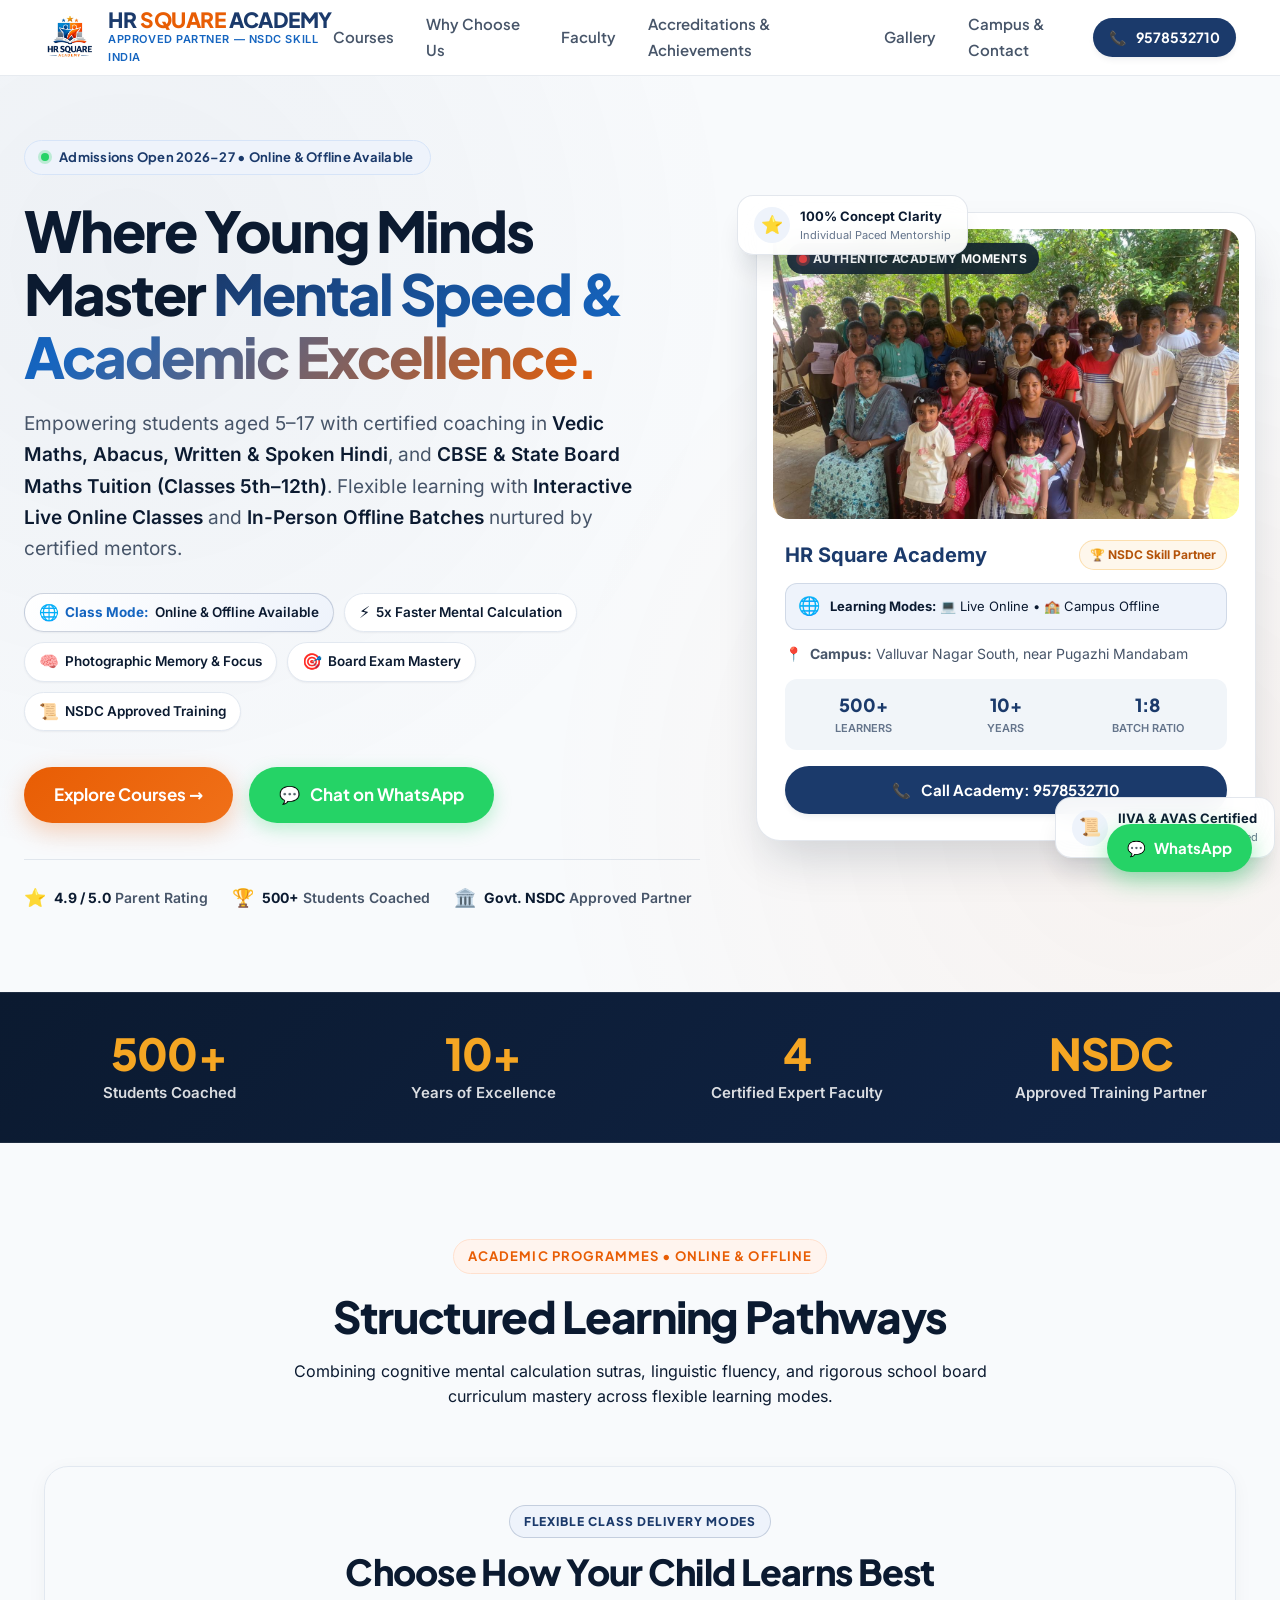
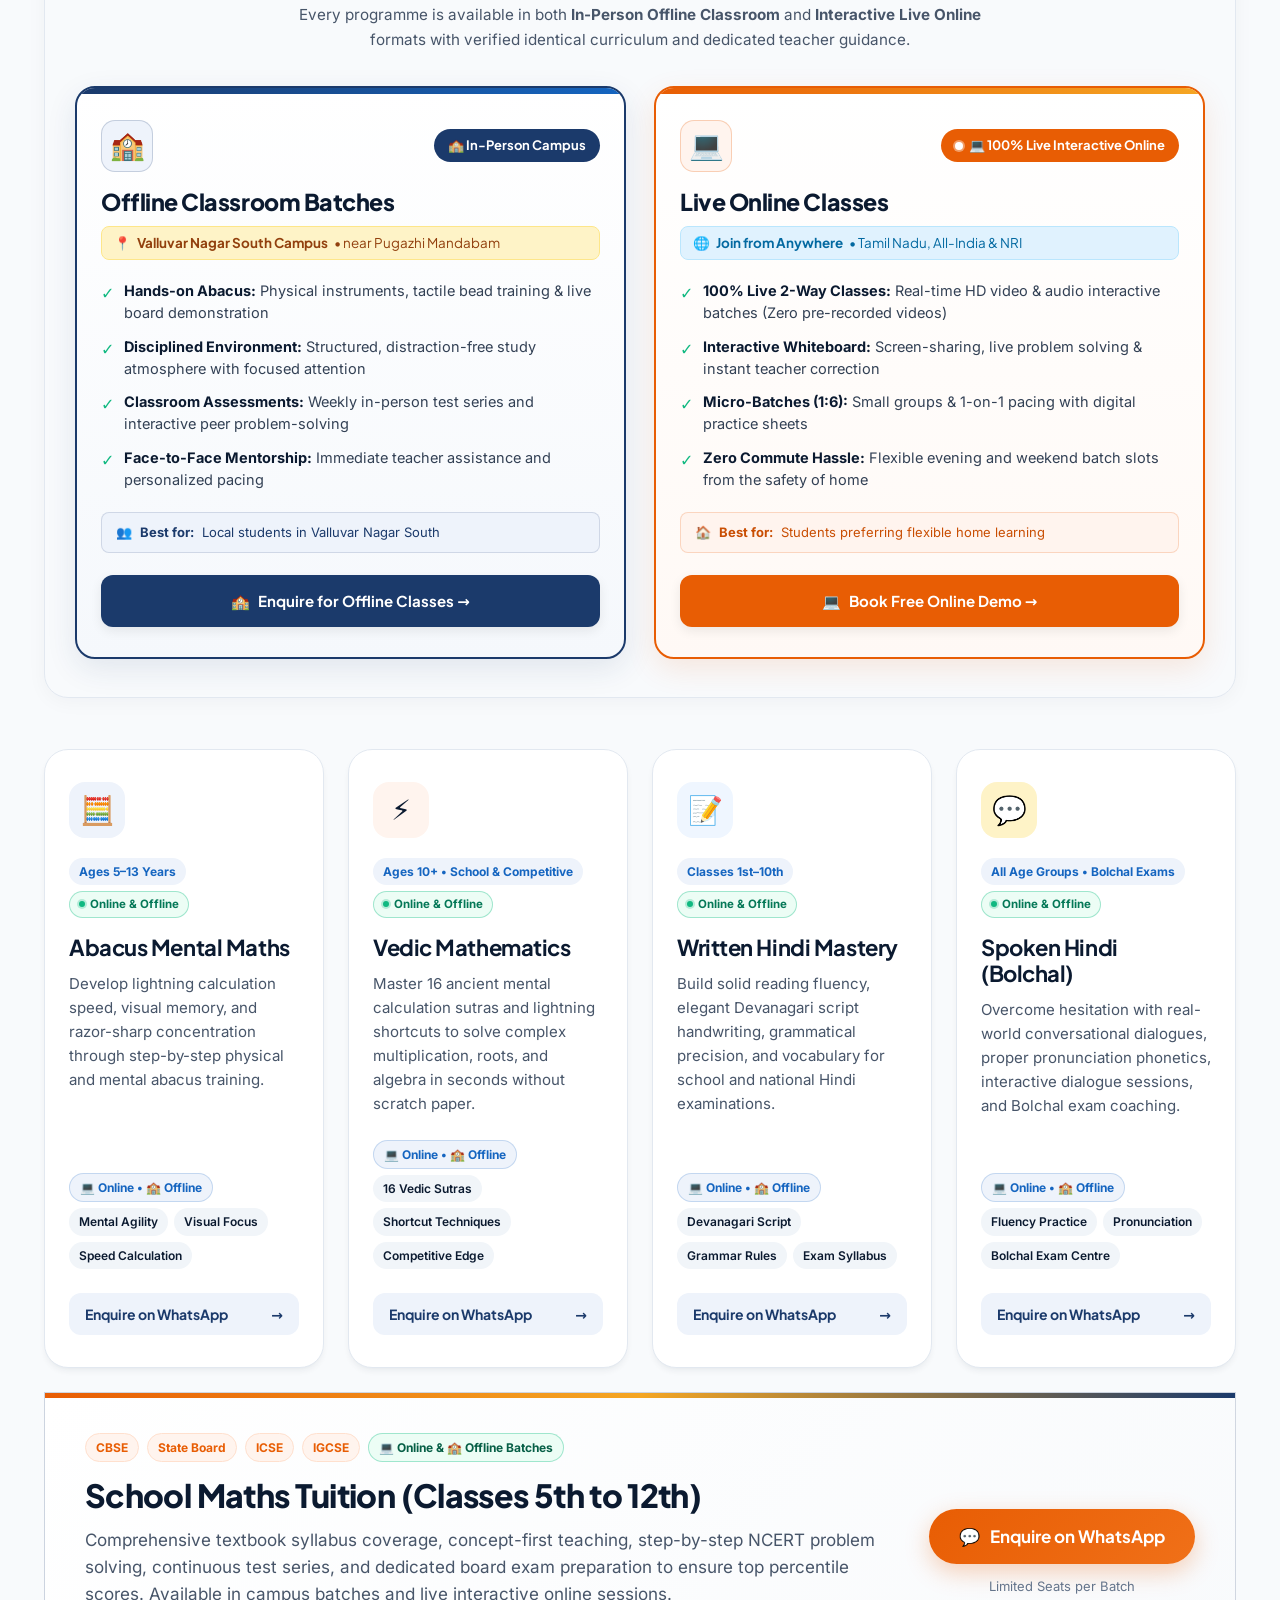
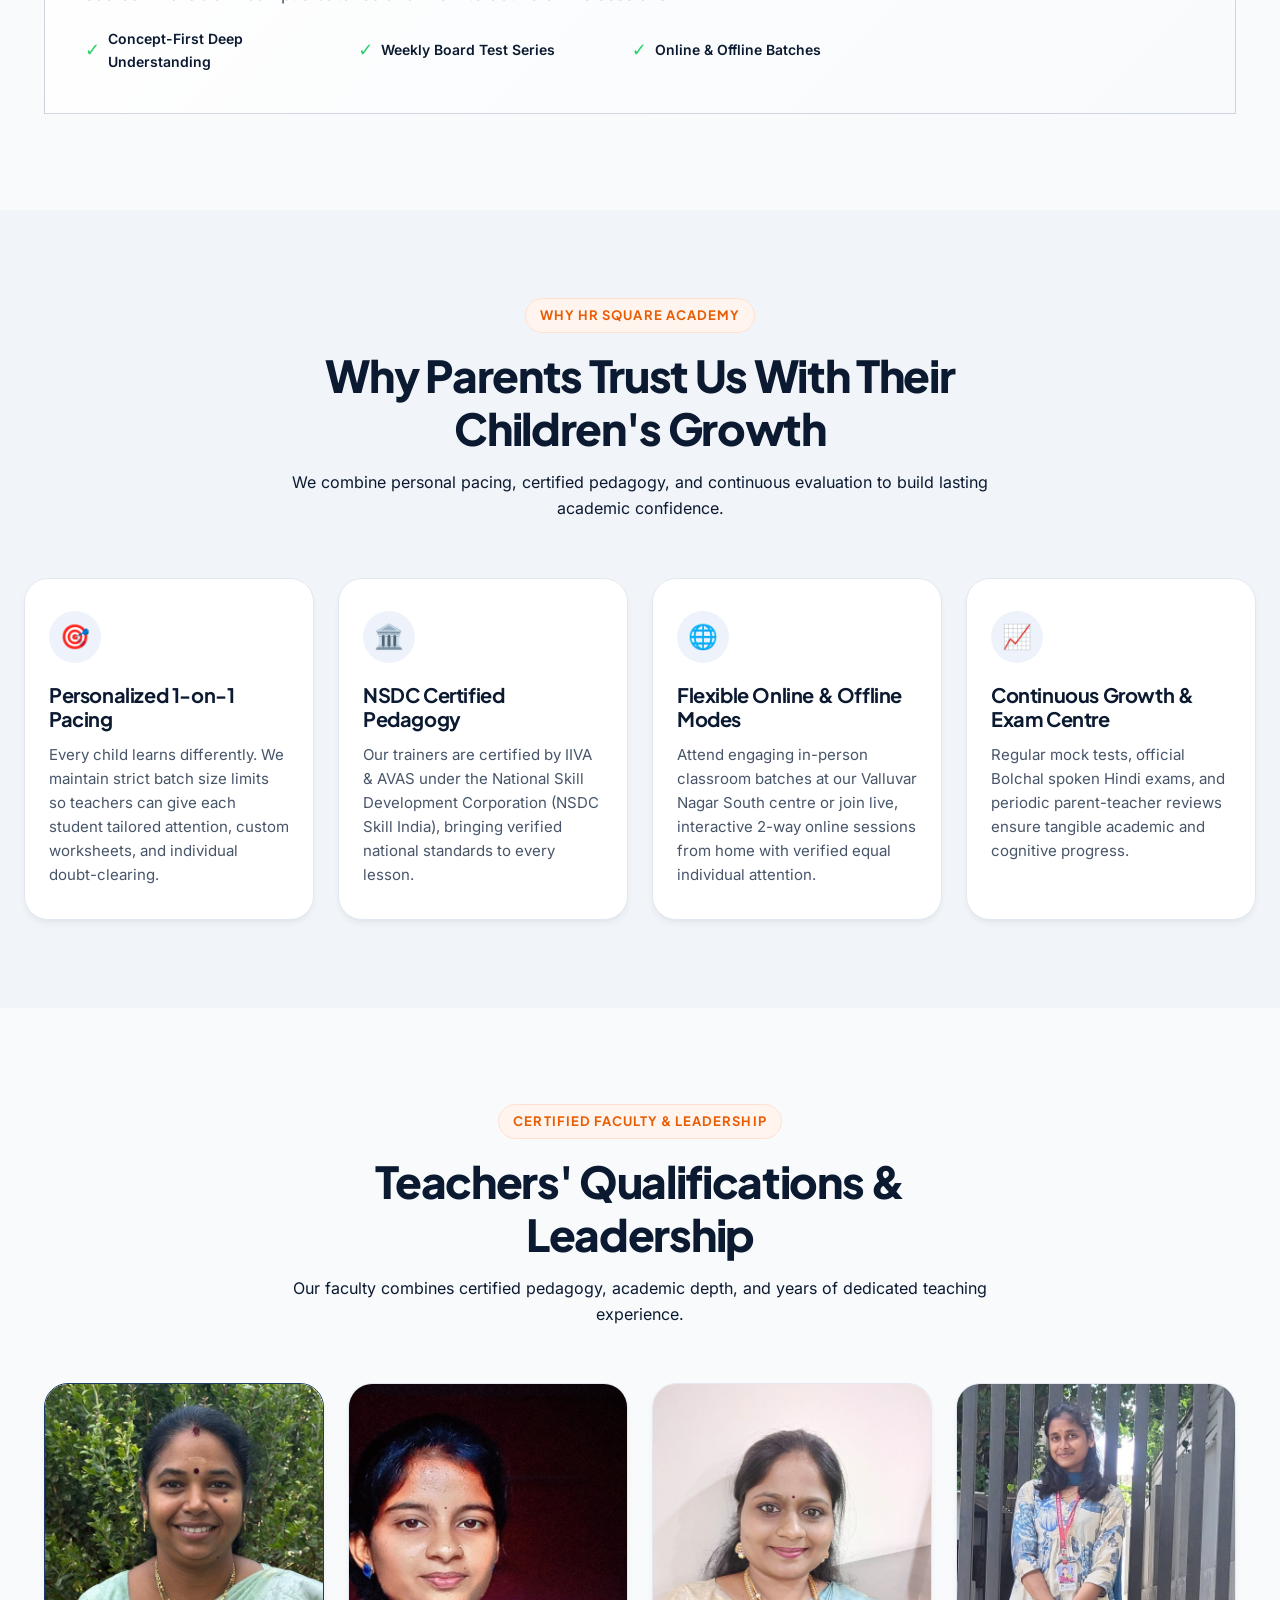
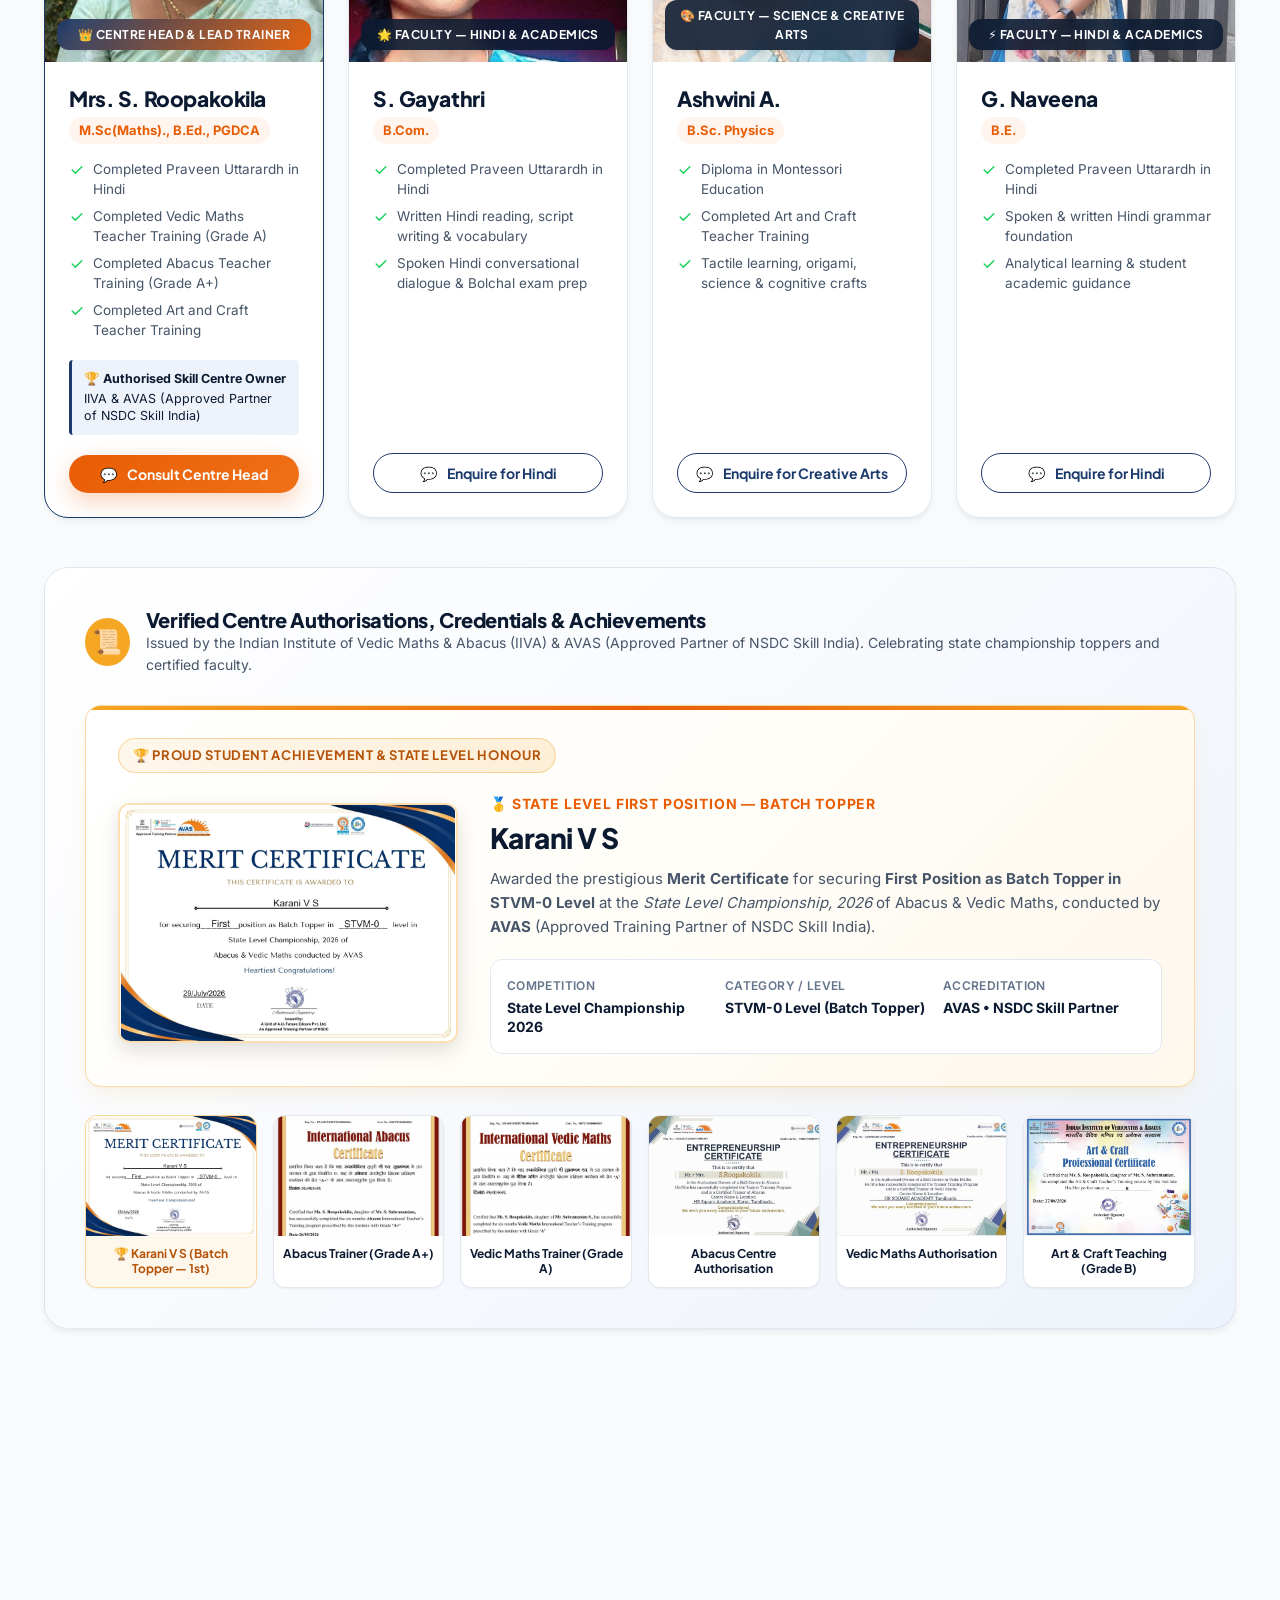
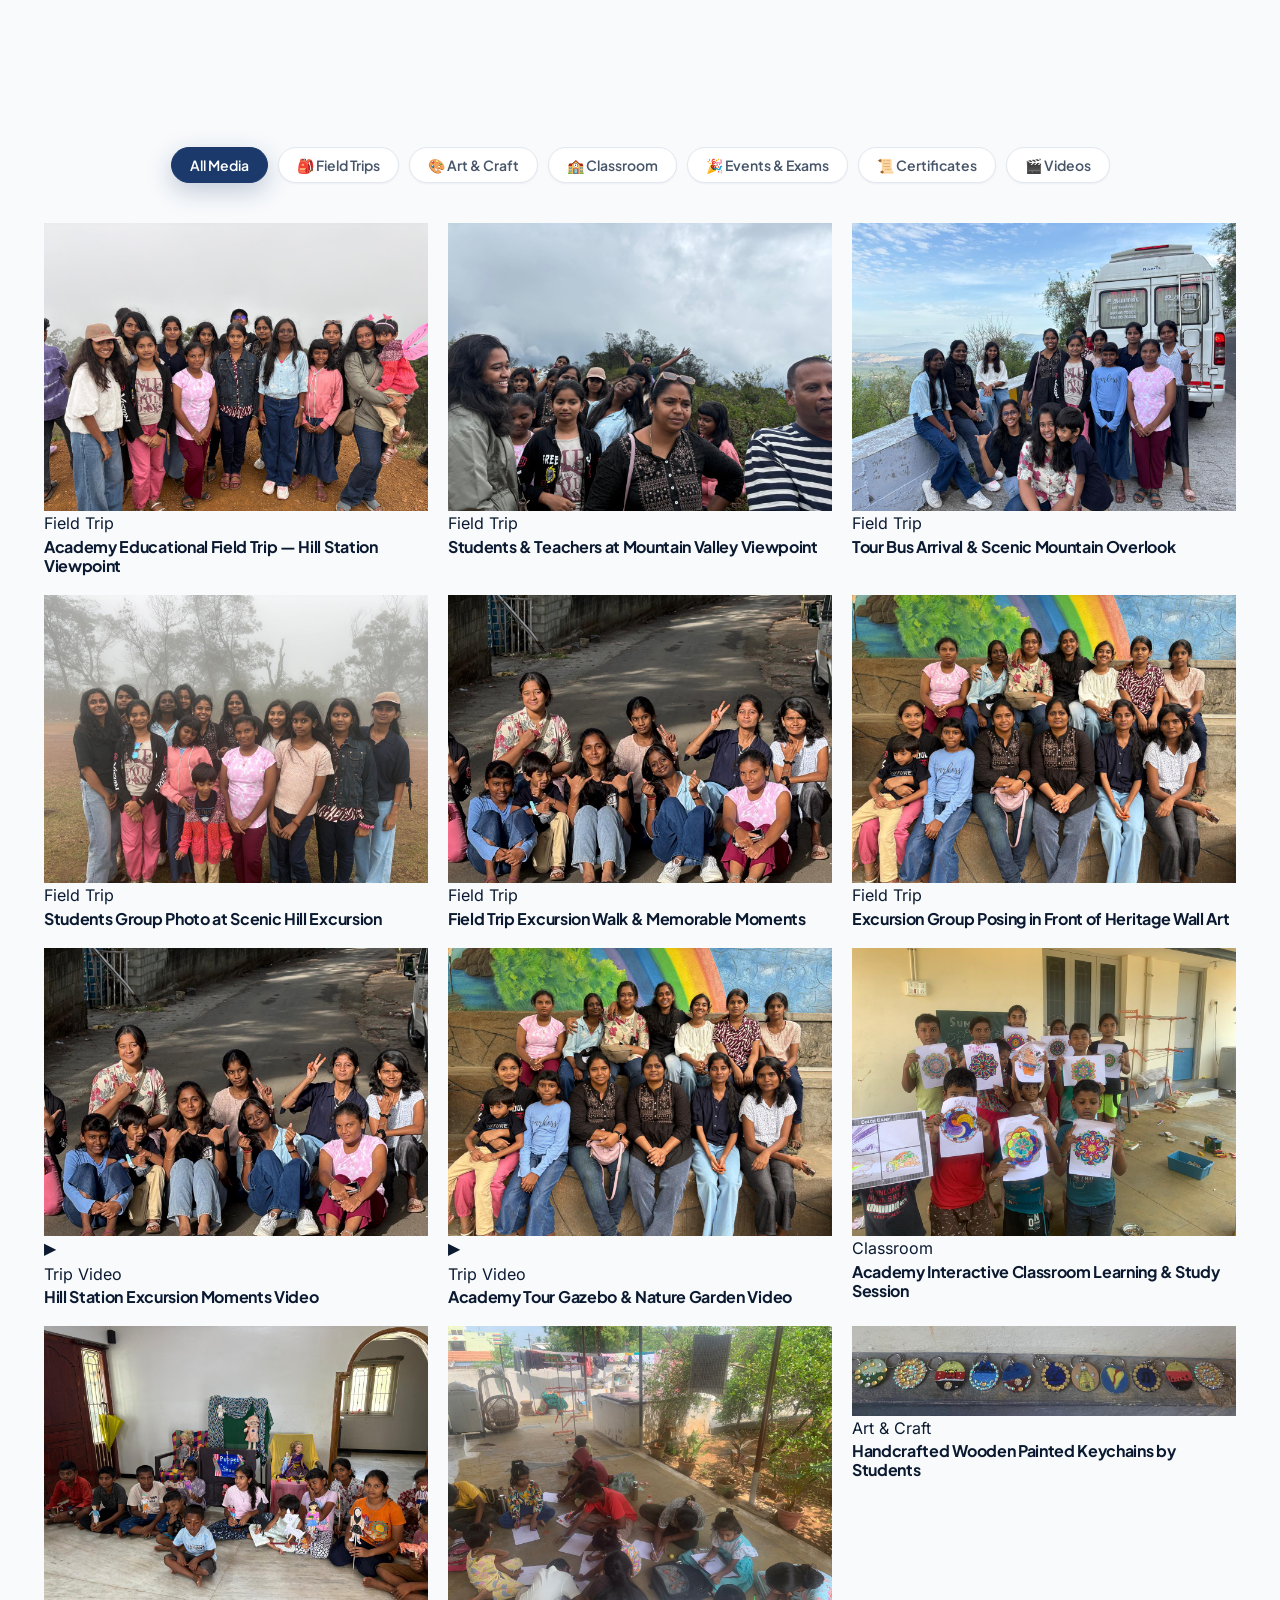
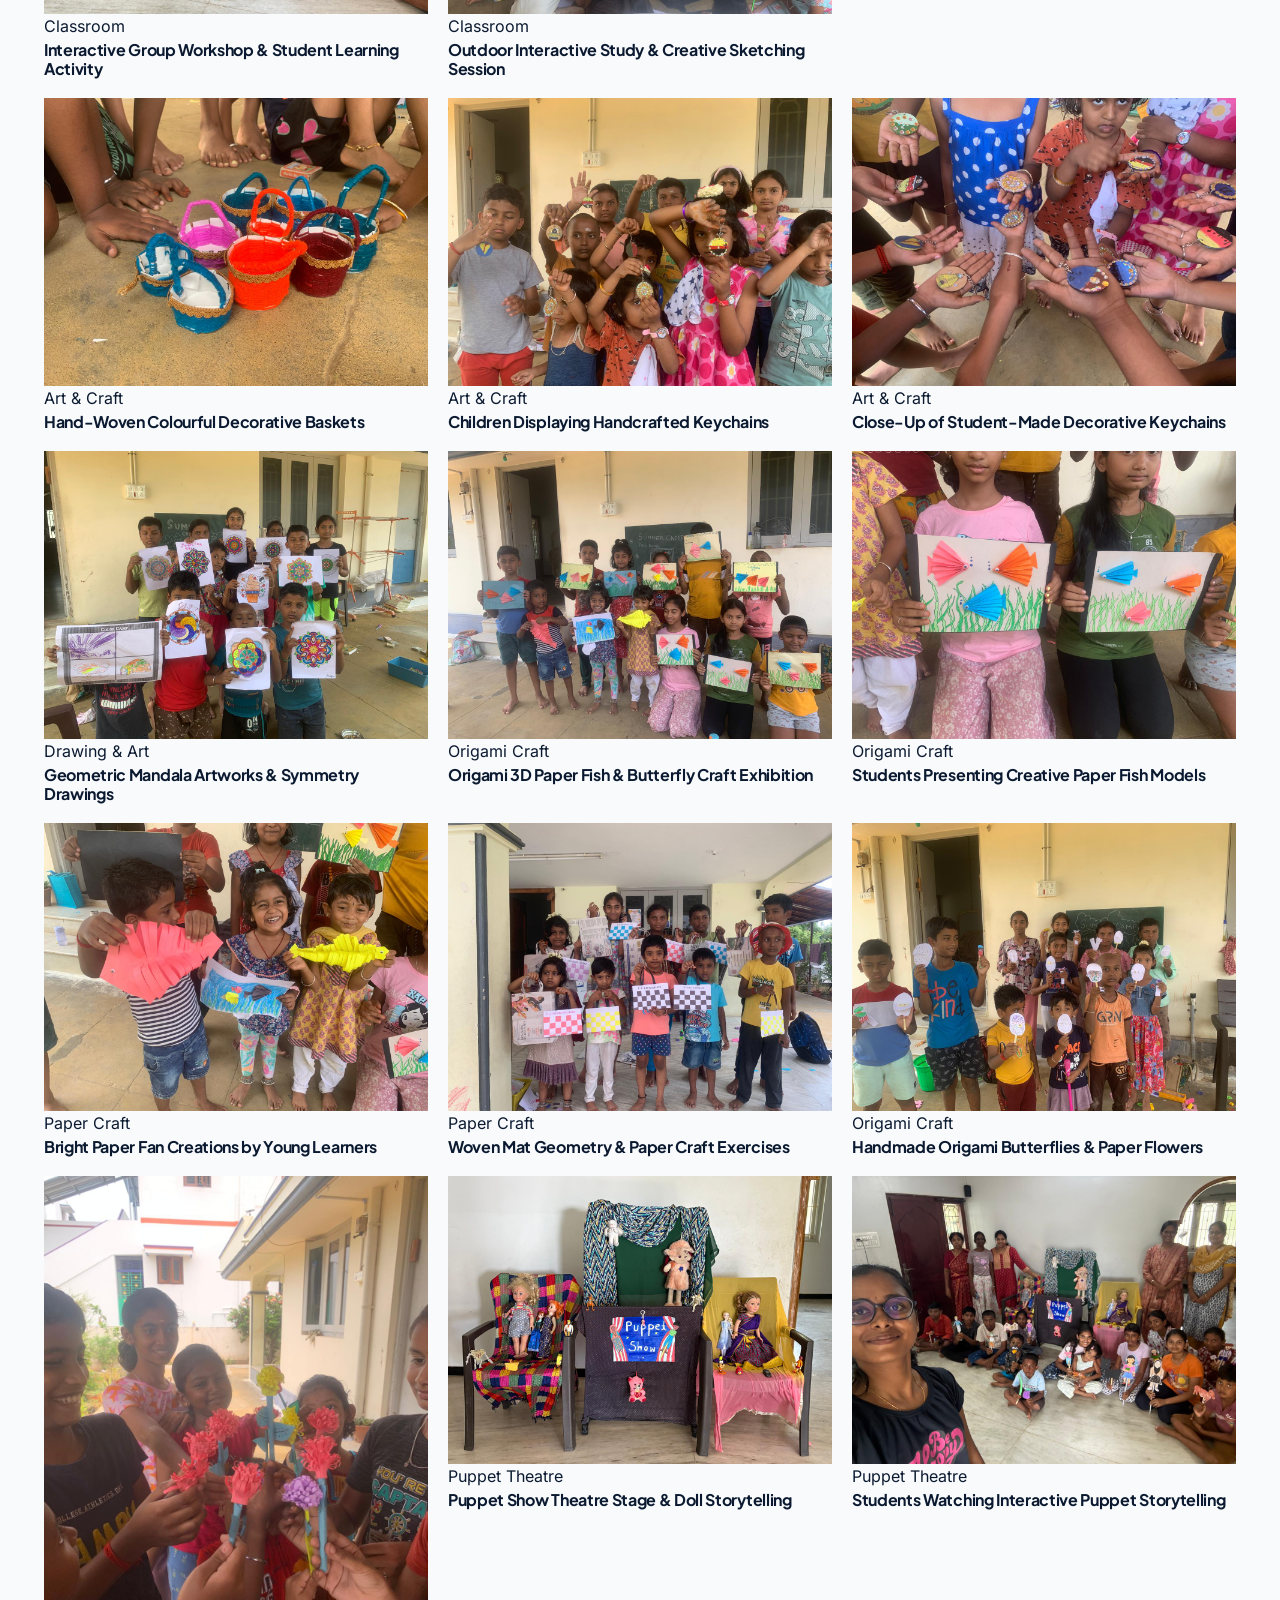
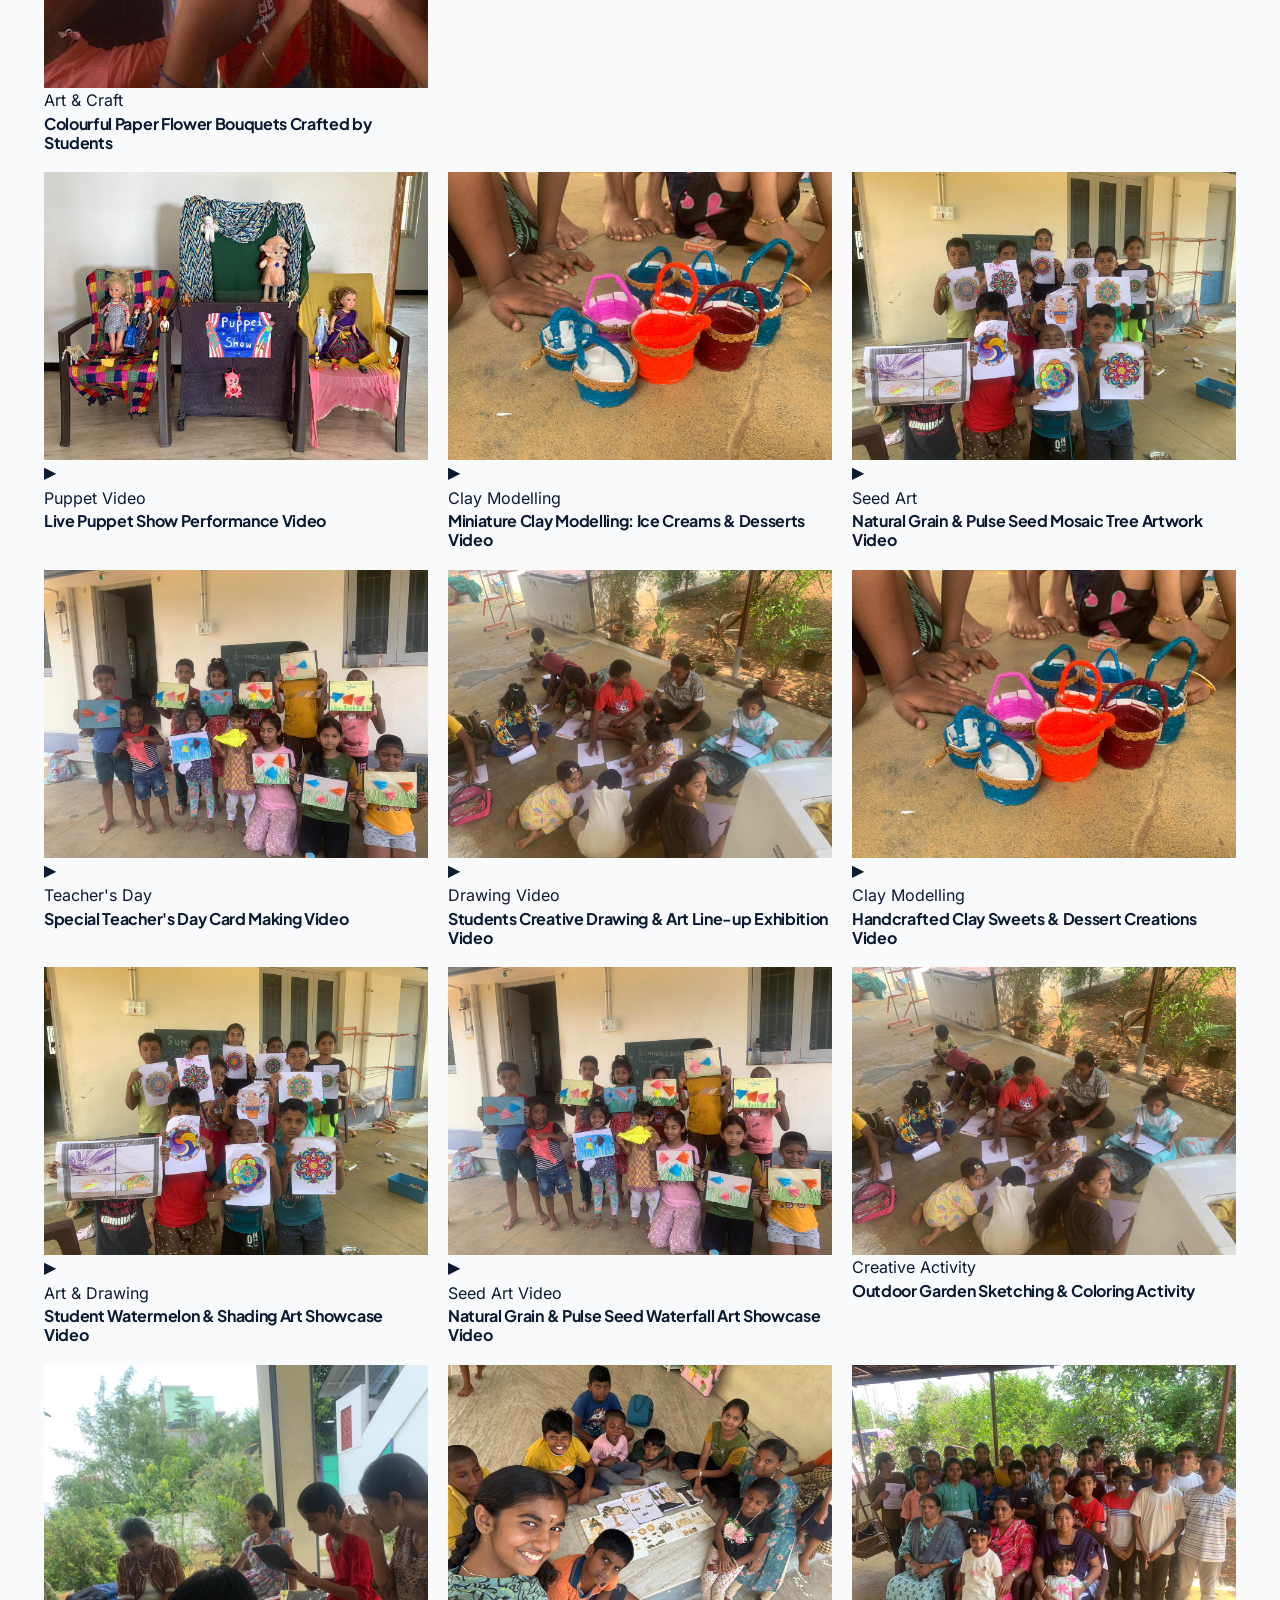
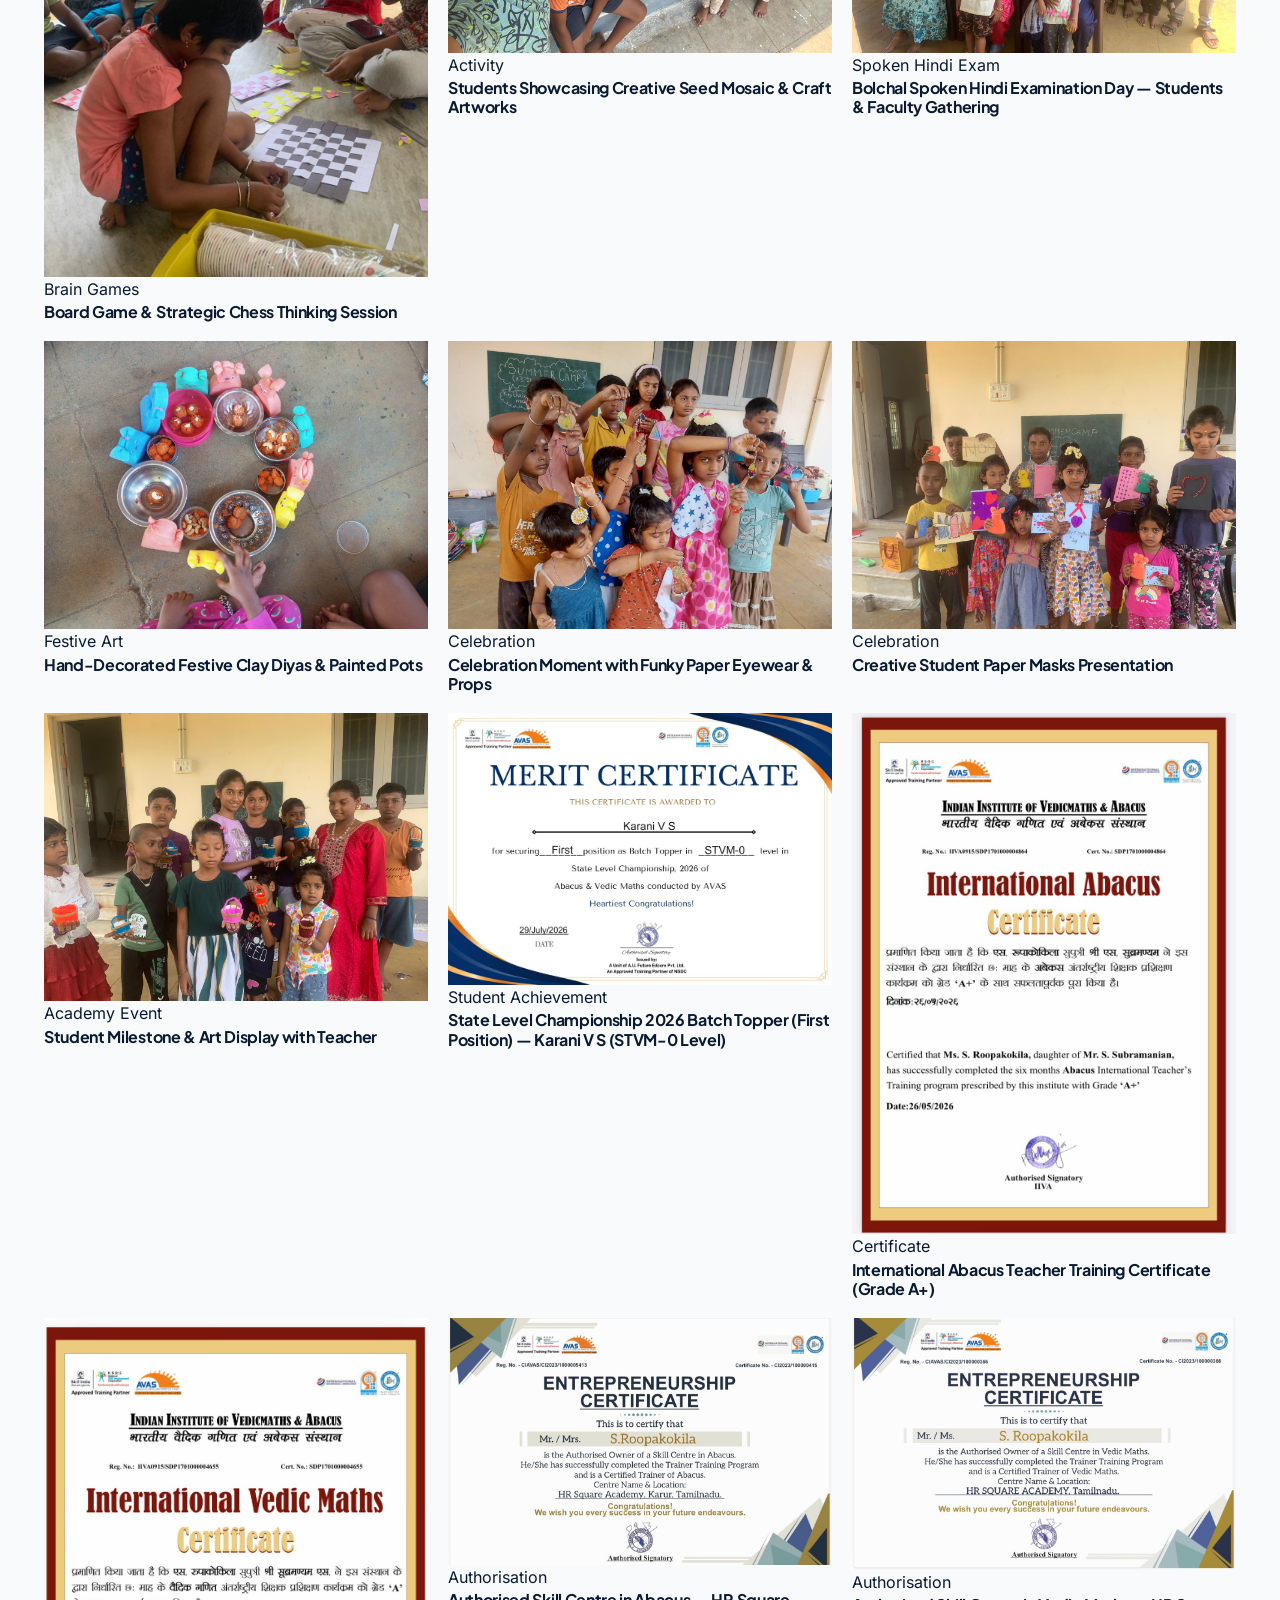
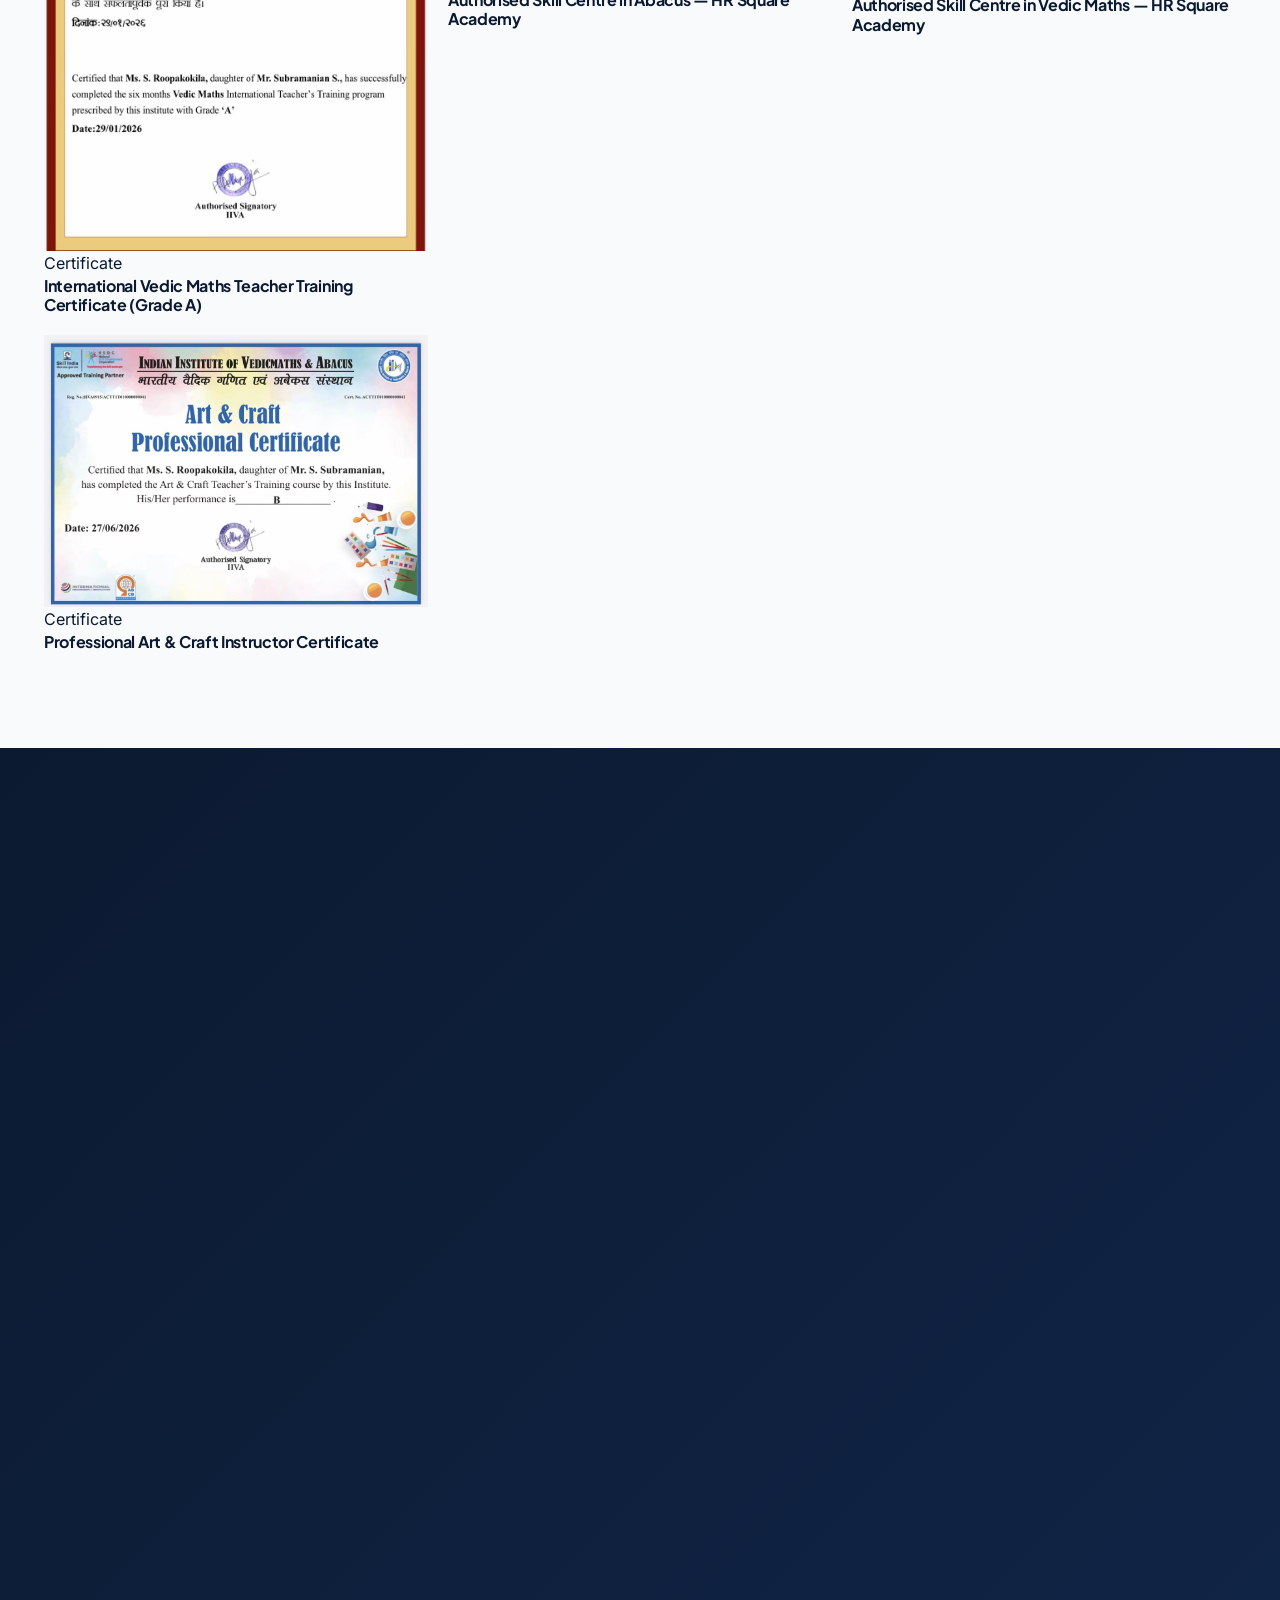
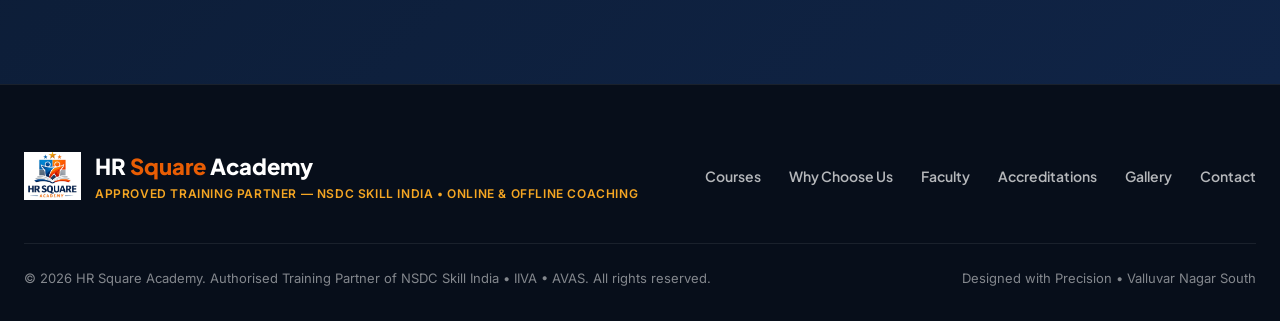
==== commit f91951a3: "Self-host fonts and tighten CSP allowlist to eliminate ZAP wildcard and SRI alerts" ====
--- a/index.html
+++ b/index.html
@@ -4,7 +4,7 @@
   <meta charset="UTF-8">
   <meta name="viewport" content="width=device-width, initial-scale=1.0">
   <meta http-equiv="X-UA-Compatible" content="IE=edge">
-  <meta http-equiv="Content-Security-Policy" content="default-src 'self'; script-src 'self'; style-src 'self' 'unsafe-inline' https://fonts.googleapis.com; font-src 'self' https://fonts.gstatic.com data:; img-src 'self' data: https:; media-src 'self'; connect-src 'self'; form-action 'self' https://wa.me; base-uri 'self';">
+  <meta http-equiv="Content-Security-Policy" content="default-src 'self'; script-src 'self'; style-src 'self' 'unsafe-inline'; font-src 'self' data:; img-src 'self' data: https://hrsquareacademy.in; media-src 'self'; connect-src 'self'; form-action 'self' https://wa.me; base-uri 'self';">
 
   <title>HR Square Academy | Vedic Maths, Abacus, Hindi & School Maths Tuition (Online & Offline)</title>
   <meta name="description" content="HR Square Academy offers certified Online & Offline coaching in Vedic Maths, Abacus, Written & Spoken Hindi, and Classes 5th–12th Maths Tuition. NSDC Approved Partner. Flexible interactive online batches and campus classes. Call 9578532710.">
@@ -34,15 +34,14 @@
   <link rel="apple-touch-icon" href="assets/images/logo/apple-touch-icon.png">
   <link rel="icon" type="image/svg+xml" href="assets/images/logo/favicon.svg">
 
-  <!-- Google Fonts: Plus Jakarta Sans (Headings & UI) & Inter (Body) -->
-  <link rel="preconnect" href="https://fonts.googleapis.com">
-  <link rel="preconnect" href="https://fonts.gstatic.com" crossorigin>
-  <link href="https://fonts.googleapis.com/css2?family=Plus+Jakarta+Sans:wght@400;500;600;700;800&family=Inter:wght@400;500;600;700&display=swap" rel="stylesheet">
+  <!-- Preload Primary Self-Hosted Fonts for Maximum Performance & Zero FOUT -->
+  <link rel="preload" href="assets/fonts/plus-jakarta-sans-latin.woff2" as="font" type="font/woff2" crossorigin>
+  <link rel="preload" href="assets/fonts/inter-latin.woff2" as="font" type="font/woff2" crossorigin>
 
   <!-- Core Stylesheets (Versioned to Prevent Browser Caching) -->
-  <link rel="stylesheet" href="css/style.css?v=3.4">
-  <link rel="stylesheet" href="css/responsive.css?v=3.4">
-  <link rel="stylesheet" href="css/animations.css?v=3.4">
+  <link rel="stylesheet" href="css/style.css?v=3.5">
+  <link rel="stylesheet" href="css/responsive.css?v=3.5">
+  <link rel="stylesheet" href="css/animations.css?v=3.5">
 
   <style>
   /* Guaranteed Inlined Styling for Highlighted Class Mode Cards */
@@ -382,9 +381,9 @@
   </script>
 
   <!-- Scripts (Versioned to Bust Browser Cache) -->
-  <script src="js/main.js?v=3.4" defer></script>
-  <script src="js/gallery.js?v=3.4" defer></script>
-  <script src="js/lightbox.js?v=3.4" defer></script>
+  <script src="js/main.js?v=3.5" defer></script>
+  <script src="js/gallery.js?v=3.5" defer></script>
+  <script src="js/lightbox.js?v=3.5" defer></script>
 </head>
 <body>
 
--- a/css/style.css
+++ b/css/style.css
@@ -7,7 +7,185 @@
  * =============================================================================
  */
 
-@import url('https://fonts.googleapis.com/css2?family=Plus+Jakarta+Sans:wght@400;500;600;700;800&family=Inter:wght@400;500;600;700&display=swap');
+/* =============================================================================
+ * SELF-HOSTED FONTS: Plus Jakarta Sans & Inter
+ * Zero third-party requests, CSP-compliant, subresource integrity immune
+ * ============================================================================= */
+
+/* --- Inter (Body Font) --- */
+/* Cyrillic Extended */
+@font-face {
+  font-family: 'Inter';
+  font-style: normal;
+  font-weight: 400 700;
+  font-display: swap;
+  src: url('../assets/fonts/inter-cyrillic-ext.woff2') format('woff2');
+  unicode-range: U+0460-052F, U+1C80-1C8A, U+20B4, U+2DE0-2DFF, U+A640-A69F, U+FE2E-FE2F;
+}
+/* Cyrillic */
+@font-face {
+  font-family: 'Inter';
+  font-style: normal;
+  font-weight: 400 700;
+  font-display: swap;
+  src: url('../assets/fonts/inter-cyrillic.woff2') format('woff2');
+  unicode-range: U+0301, U+0400-045F, U+0490-0491, U+04B0-04B1, U+2116;
+}
+/* Greek Extended */
+@font-face {
+  font-family: 'Inter';
+  font-style: normal;
+  font-weight: 400 700;
+  font-display: swap;
+  src: url('../assets/fonts/inter-greek-ext.woff2') format('woff2');
+  unicode-range: U+1F00-1FFF;
+}
+/* Greek */
+@font-face {
+  font-family: 'Inter';
+  font-style: normal;
+  font-weight: 400 700;
+  font-display: swap;
+  src: url('../assets/fonts/inter-greek.woff2') format('woff2');
+  unicode-range: U+0370-0377, U+037A-037F, U+0384-038A, U+038C, U+038E-03A1, U+03A3-03FF;
+}
+/* Vietnamese */
+@font-face {
+  font-family: 'Inter';
+  font-style: normal;
+  font-weight: 400 700;
+  font-display: swap;
+  src: url('../assets/fonts/inter-vietnamese.woff2') format('woff2');
+  unicode-range: U+0102-0103, U+0110-0111, U+0128-0129, U+0168-0169, U+01A0-01A1, U+01AF-01B0, U+0300-0301, U+0303-0304, U+0308-0309, U+0323, U+0329, U+1EA0-1EF9, U+20AB;
+}
+/* Latin Extended */
+@font-face {
+  font-family: 'Inter';
+  font-style: normal;
+  font-weight: 400 700;
+  font-display: swap;
+  src: url('../assets/fonts/inter-latin-ext.woff2') format('woff2');
+  unicode-range: U+0100-02BA, U+02BD-02C5, U+02C7-02CC, U+02CE-02D7, U+02DD-02FF, U+0304, U+0308, U+0329, U+1D00-1DBF, U+1E00-1E9F, U+1EF2-1EFF, U+2020, U+20A0-20AB, U+20AD-20C4, U+2113, U+2C60-2C7F, U+A720-A7FF;
+}
+/* Latin (Primary Body) - Variable & Static fallback */
+@font-face {
+  font-family: 'Inter';
+  font-style: normal;
+  font-weight: 400 700;
+  font-display: swap;
+  src: url('../assets/fonts/inter-latin.woff2') format('woff2');
+  unicode-range: U+0000-00FF, U+0131, U+0152-0153, U+02BB-02BC, U+02C6, U+02DA, U+02DC, U+0304, U+0308, U+0329, U+2000-206F, U+20AC, U+2122, U+2191, U+2193, U+2212, U+2215, U+FEFF, U+FFFD;
+}
+@font-face {
+  font-family: 'Inter';
+  font-style: normal;
+  font-weight: 400;
+  font-display: swap;
+  src: url('../assets/fonts/inter-latin.woff2') format('woff2');
+  unicode-range: U+0000-00FF, U+0131, U+0152-0153, U+02BB-02BC, U+02C6, U+02DA, U+02DC, U+0304, U+0308, U+0329, U+2000-206F, U+20AC, U+2122, U+2191, U+2193, U+2212, U+2215, U+FEFF, U+FFFD;
+}
+@font-face {
+  font-family: 'Inter';
+  font-style: normal;
+  font-weight: 500;
+  font-display: swap;
+  src: url('../assets/fonts/inter-latin.woff2') format('woff2');
+  unicode-range: U+0000-00FF, U+0131, U+0152-0153, U+02BB-02BC, U+02C6, U+02DA, U+02DC, U+0304, U+0308, U+0329, U+2000-206F, U+20AC, U+2122, U+2191, U+2193, U+2212, U+2215, U+FEFF, U+FFFD;
+}
+@font-face {
+  font-family: 'Inter';
+  font-style: normal;
+  font-weight: 600;
+  font-display: swap;
+  src: url('../assets/fonts/inter-latin.woff2') format('woff2');
+  unicode-range: U+0000-00FF, U+0131, U+0152-0153, U+02BB-02BC, U+02C6, U+02DA, U+02DC, U+0304, U+0308, U+0329, U+2000-206F, U+20AC, U+2122, U+2191, U+2193, U+2212, U+2215, U+FEFF, U+FFFD;
+}
+@font-face {
+  font-family: 'Inter';
+  font-style: normal;
+  font-weight: 700;
+  font-display: swap;
+  src: url('../assets/fonts/inter-latin.woff2') format('woff2');
+  unicode-range: U+0000-00FF, U+0131, U+0152-0153, U+02BB-02BC, U+02C6, U+02DA, U+02DC, U+0304, U+0308, U+0329, U+2000-206F, U+20AC, U+2122, U+2191, U+2193, U+2212, U+2215, U+FEFF, U+FFFD;
+}
+
+/* --- Plus Jakarta Sans (Headings & Display Font) --- */
+/* Cyrillic Extended */
+@font-face {
+  font-family: 'Plus Jakarta Sans';
+  font-style: normal;
+  font-weight: 400 800;
+  font-display: swap;
+  src: url('../assets/fonts/plus-jakarta-sans-cyrillic-ext.woff2') format('woff2');
+  unicode-range: U+0460-052F, U+1C80-1C8A, U+20B4, U+2DE0-2DFF, U+A640-A69F, U+FE2E-FE2F;
+}
+/* Vietnamese */
+@font-face {
+  font-family: 'Plus Jakarta Sans';
+  font-style: normal;
+  font-weight: 400 800;
+  font-display: swap;
+  src: url('../assets/fonts/plus-jakarta-sans-vietnamese.woff2') format('woff2');
+  unicode-range: U+0102-0103, U+0110-0111, U+0128-0129, U+0168-0169, U+01A0-01A1, U+01AF-01B0, U+0300-0301, U+0303-0304, U+0308-0309, U+0323, U+0329, U+1EA0-1EF9, U+20AB;
+}
+/* Latin Extended */
+@font-face {
+  font-family: 'Plus Jakarta Sans';
+  font-style: normal;
+  font-weight: 400 800;
+  font-display: swap;
+  src: url('../assets/fonts/plus-jakarta-sans-latin-ext.woff2') format('woff2');
+  unicode-range: U+0100-02BA, U+02BD-02C5, U+02C7-02CC, U+02CE-02D7, U+02DD-02FF, U+0304, U+0308, U+0329, U+1D00-1DBF, U+1E00-1E9F, U+1EF2-1EFF, U+2020, U+20A0-20AB, U+20AD-20C4, U+2113, U+2C60-2C7F, U+A720-A7FF;
+}
+/* Latin (Primary Display) - Variable & Static fallback */
+@font-face {
+  font-family: 'Plus Jakarta Sans';
+  font-style: normal;
+  font-weight: 400 800;
+  font-display: swap;
+  src: url('../assets/fonts/plus-jakarta-sans-latin.woff2') format('woff2');
+  unicode-range: U+0000-00FF, U+0131, U+0152-0153, U+02BB-02BC, U+02C6, U+02DA, U+02DC, U+0304, U+0308, U+0329, U+2000-206F, U+20AC, U+2122, U+2191, U+2193, U+2212, U+2215, U+FEFF, U+FFFD;
+}
+@font-face {
+  font-family: 'Plus Jakarta Sans';
+  font-style: normal;
+  font-weight: 400;
+  font-display: swap;
+  src: url('../assets/fonts/plus-jakarta-sans-latin.woff2') format('woff2');
+  unicode-range: U+0000-00FF, U+0131, U+0152-0153, U+02BB-02BC, U+02C6, U+02DA, U+02DC, U+0304, U+0308, U+0329, U+2000-206F, U+20AC, U+2122, U+2191, U+2193, U+2212, U+2215, U+FEFF, U+FFFD;
+}
+@font-face {
+  font-family: 'Plus Jakarta Sans';
+  font-style: normal;
+  font-weight: 500;
+  font-display: swap;
+  src: url('../assets/fonts/plus-jakarta-sans-latin.woff2') format('woff2');
+  unicode-range: U+0000-00FF, U+0131, U+0152-0153, U+02BB-02BC, U+02C6, U+02DA, U+02DC, U+0304, U+0308, U+0329, U+2000-206F, U+20AC, U+2122, U+2191, U+2193, U+2212, U+2215, U+FEFF, U+FFFD;
+}
+@font-face {
+  font-family: 'Plus Jakarta Sans';
+  font-style: normal;
+  font-weight: 600;
+  font-display: swap;
+  src: url('../assets/fonts/plus-jakarta-sans-latin.woff2') format('woff2');
+  unicode-range: U+0000-00FF, U+0131, U+0152-0153, U+02BB-02BC, U+02C6, U+02DA, U+02DC, U+0304, U+0308, U+0329, U+2000-206F, U+20AC, U+2122, U+2191, U+2193, U+2212, U+2215, U+FEFF, U+FFFD;
+}
+@font-face {
+  font-family: 'Plus Jakarta Sans';
+  font-style: normal;
+  font-weight: 700;
+  font-display: swap;
+  src: url('../assets/fonts/plus-jakarta-sans-latin.woff2') format('woff2');
+  unicode-range: U+0000-00FF, U+0131, U+0152-0153, U+02BB-02BC, U+02C6, U+02DA, U+02DC, U+0304, U+0308, U+0329, U+2000-206F, U+20AC, U+2122, U+2191, U+2193, U+2212, U+2215, U+FEFF, U+FFFD;
+}
+@font-face {
+  font-family: 'Plus Jakarta Sans';
+  font-style: normal;
+  font-weight: 800;
+  font-display: swap;
+  src: url('../assets/fonts/plus-jakarta-sans-latin.woff2') format('woff2');
+  unicode-range: U+0000-00FF, U+0131, U+0152-0153, U+02BB-02BC, U+02C6, U+02DA, U+02DC, U+0304, U+0308, U+0329, U+2000-206F, U+20AC, U+2122, U+2191, U+2193, U+2212, U+2215, U+FEFF, U+FFFD;
+}
 
 :root {
   /* Brand Core (Official Logo Identity) */
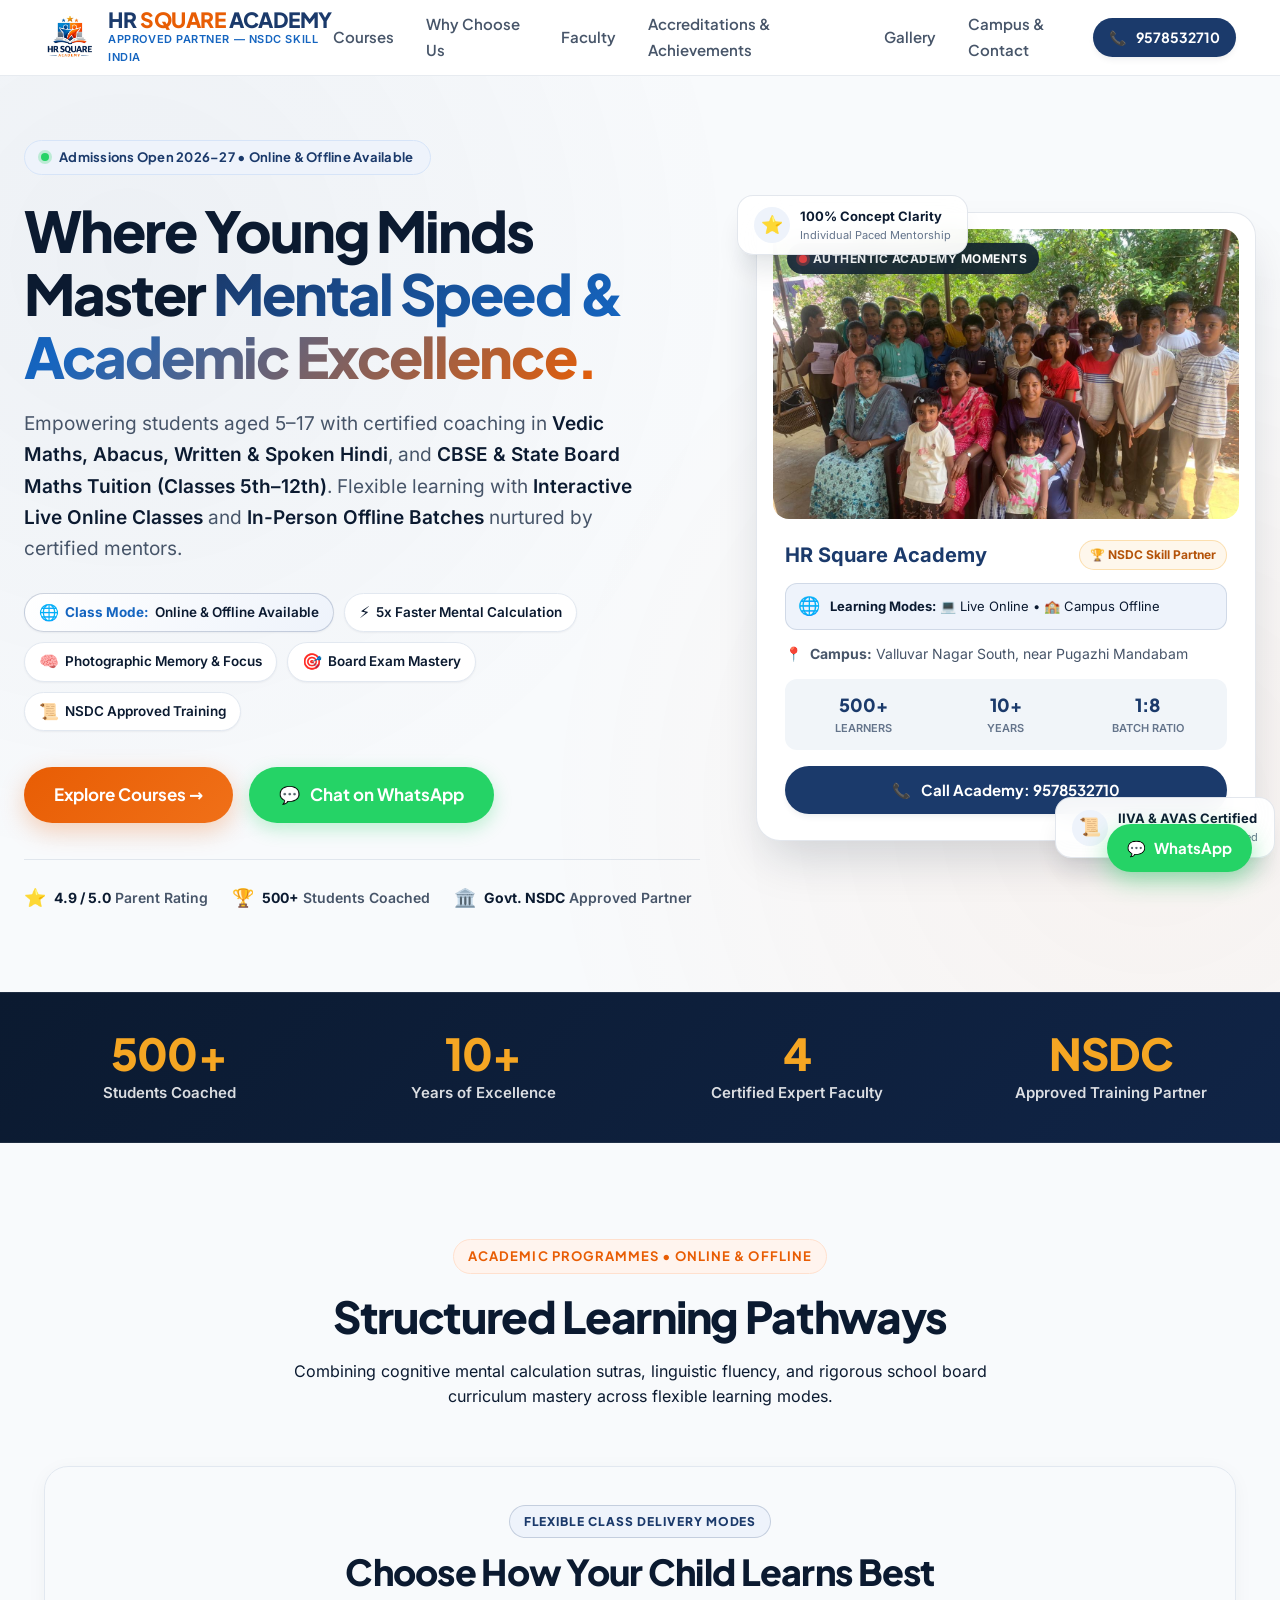
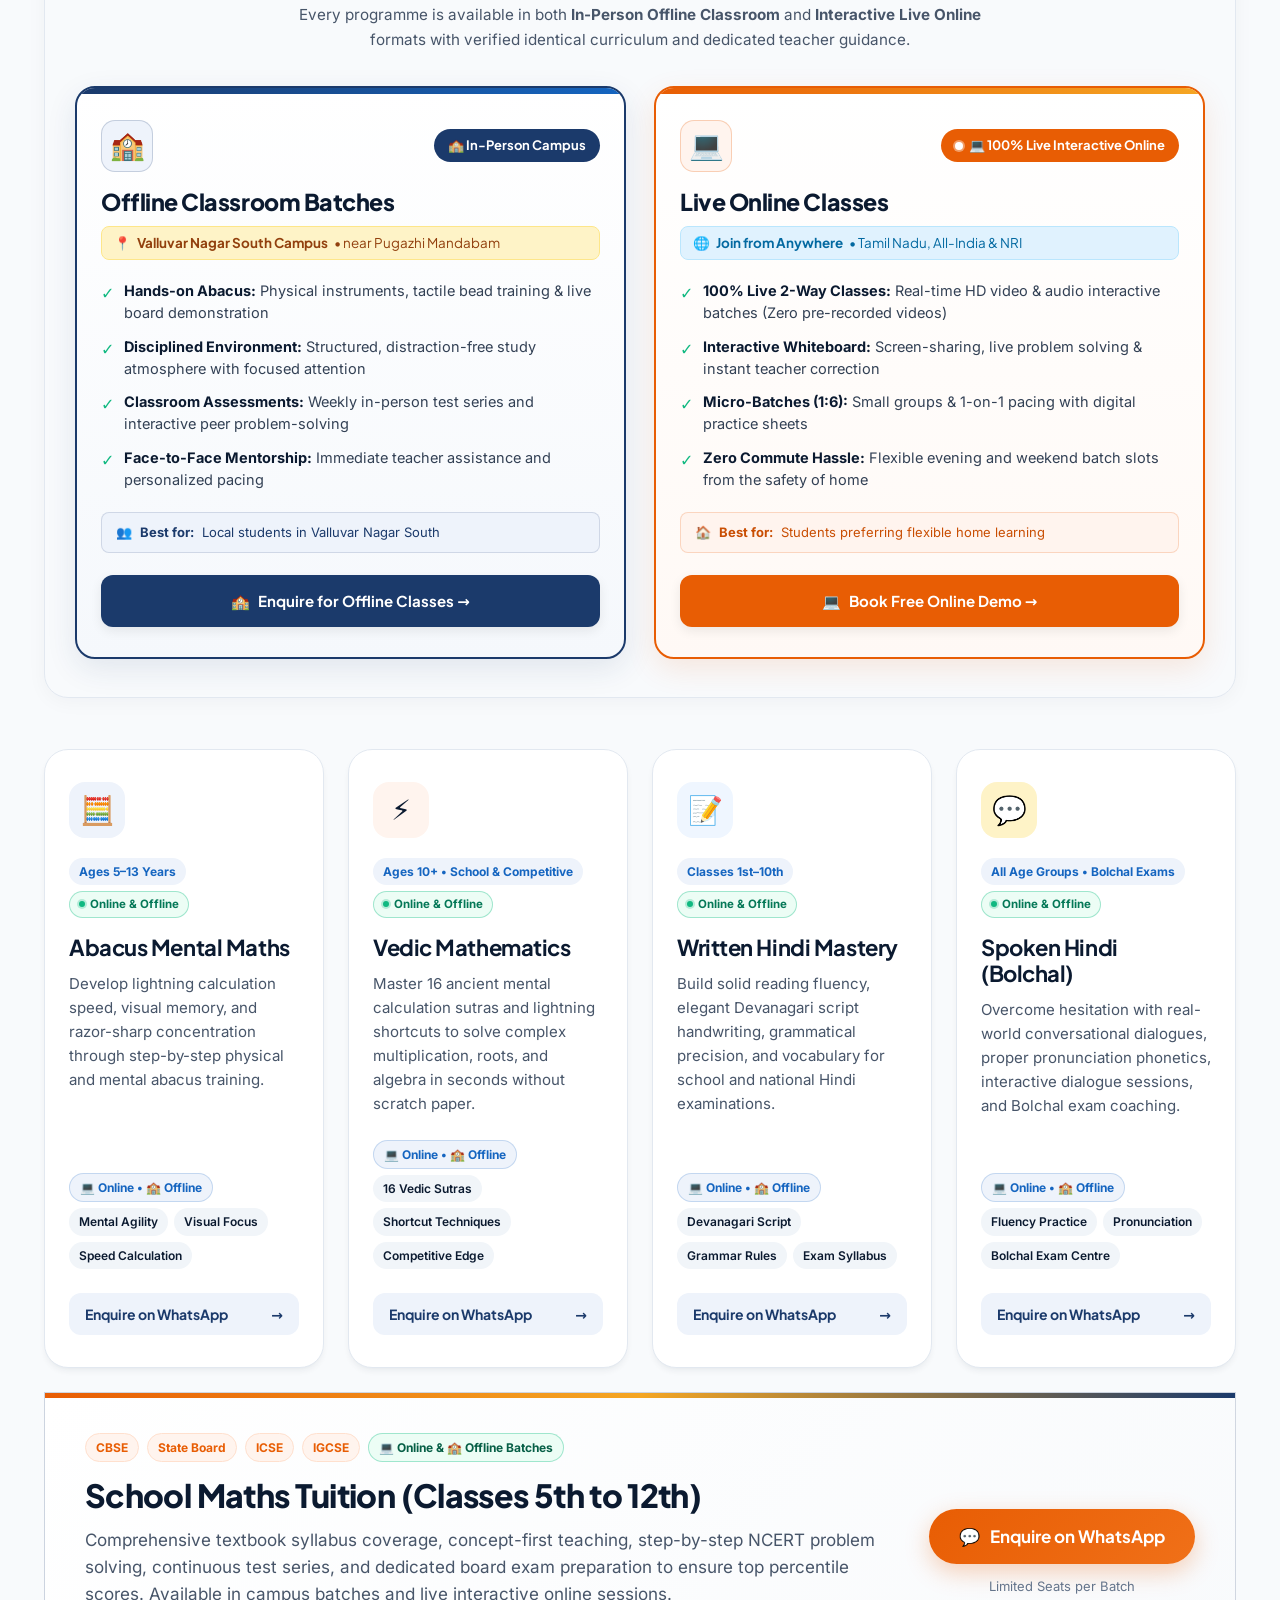
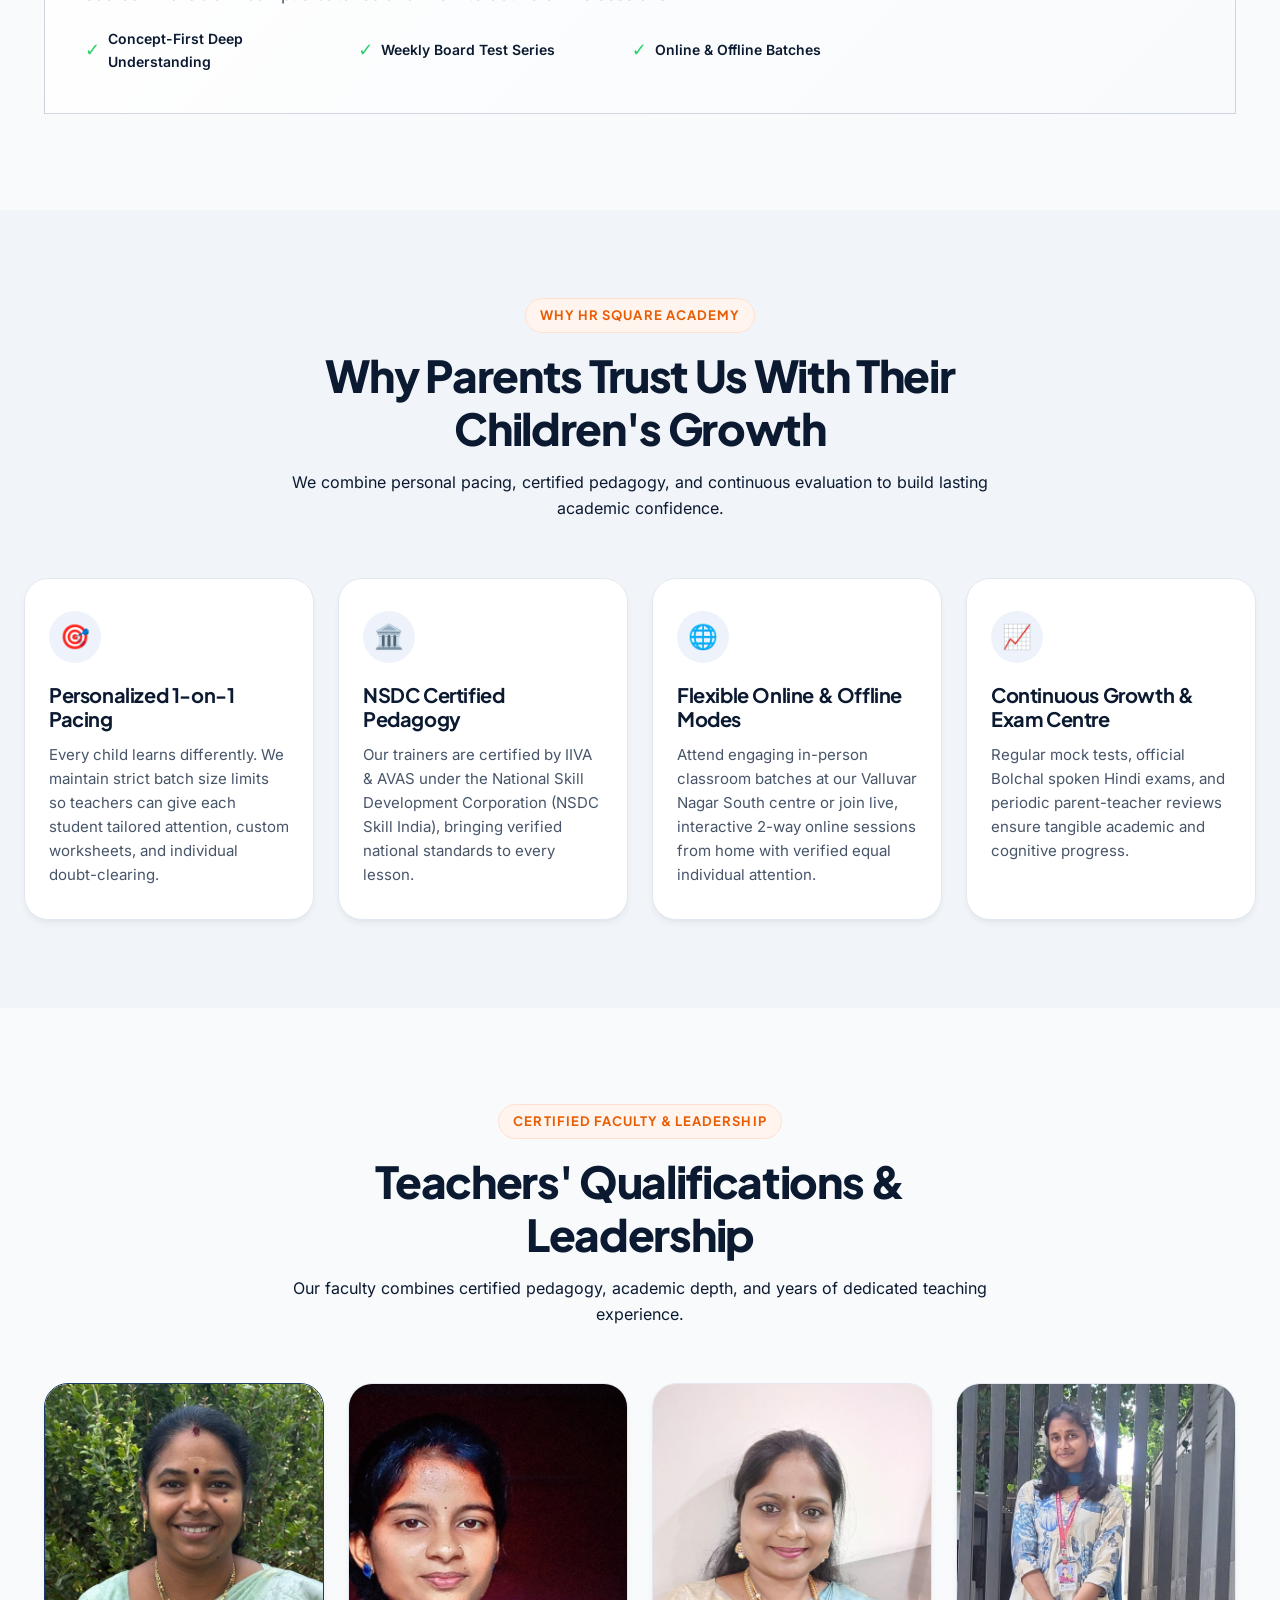
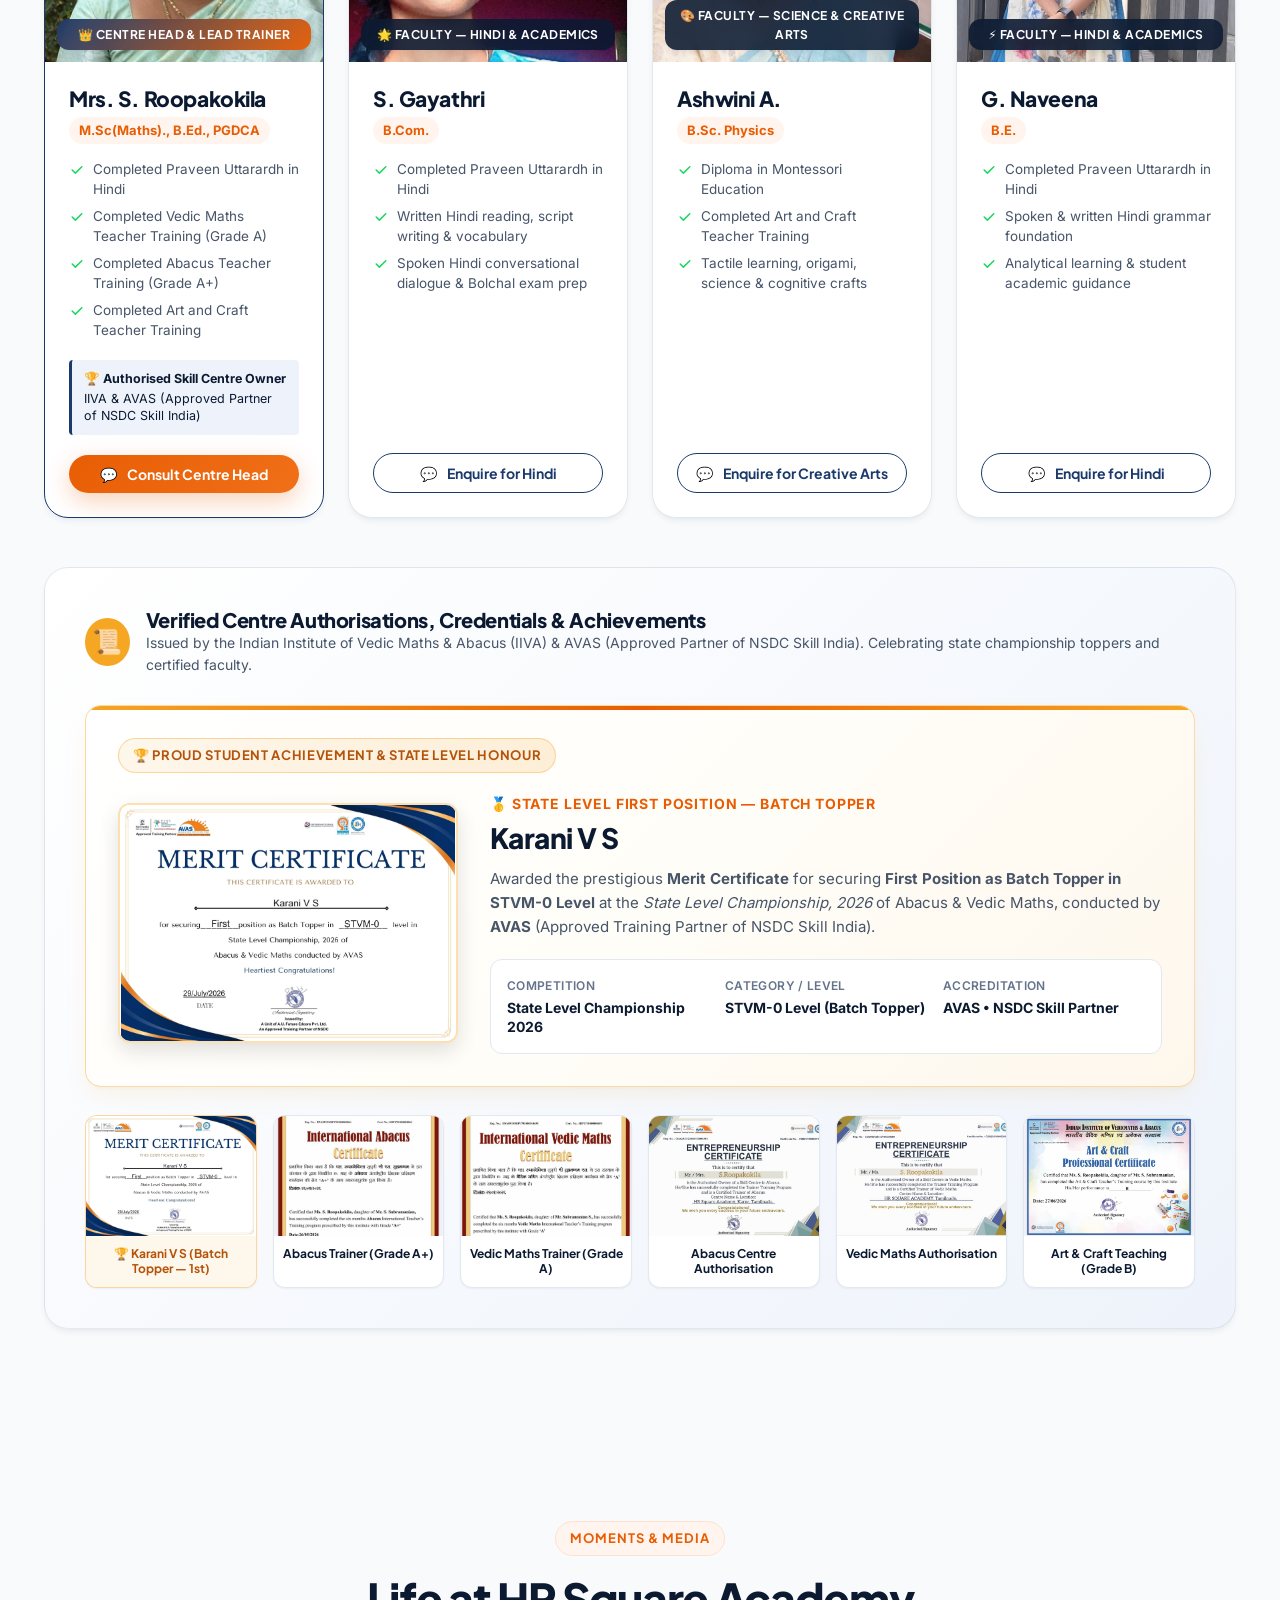
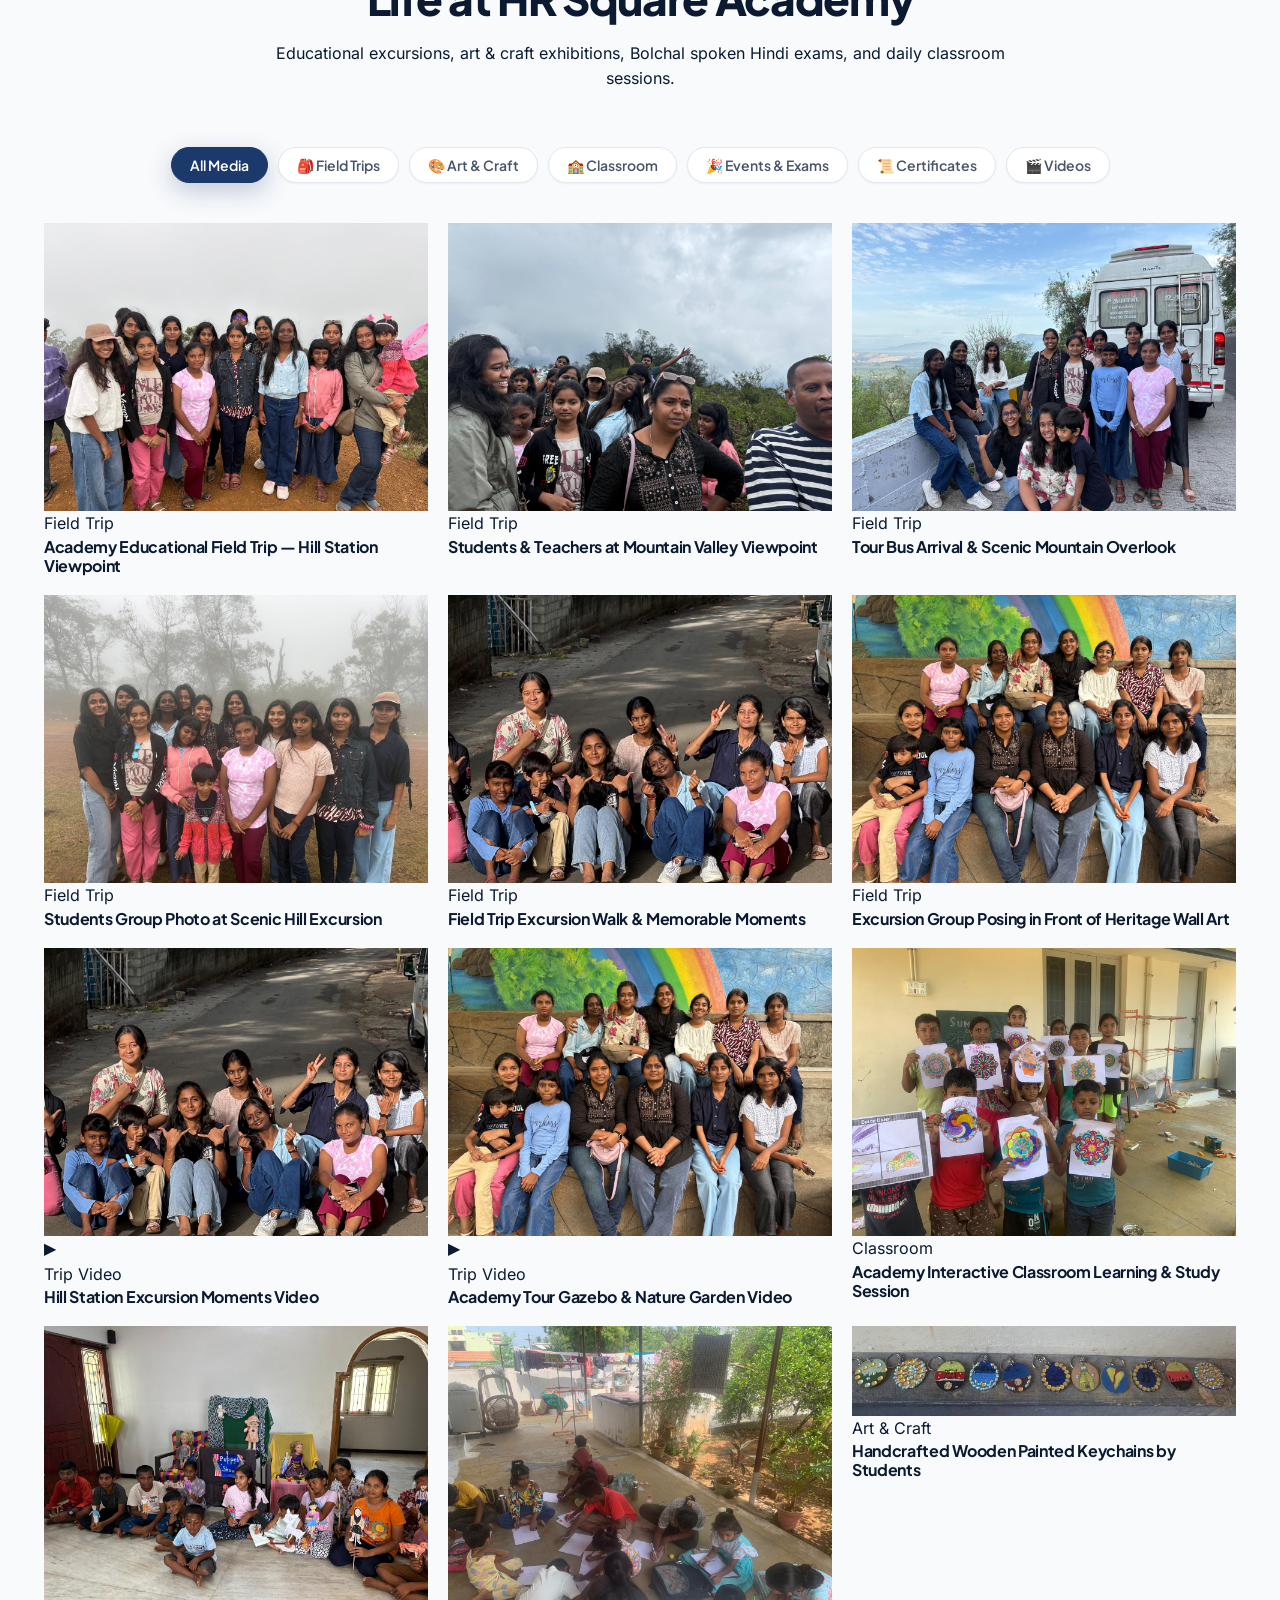
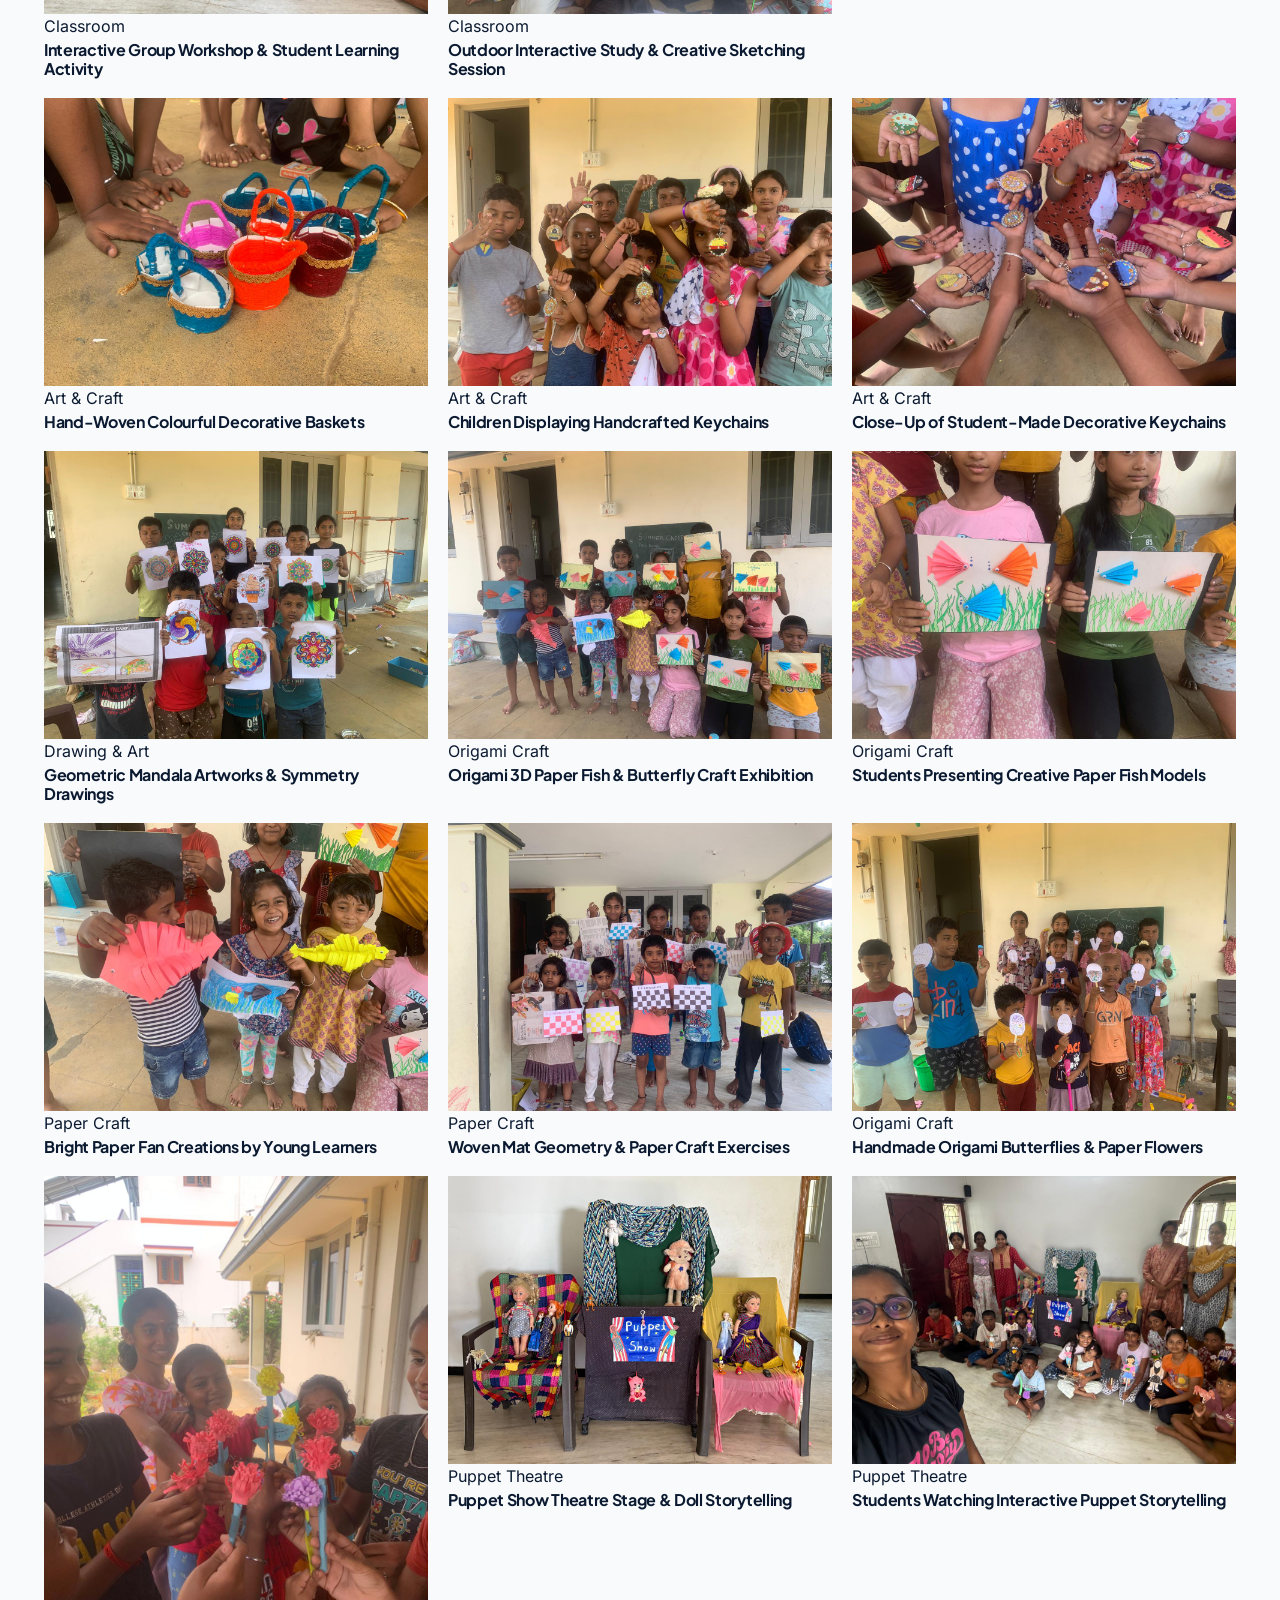
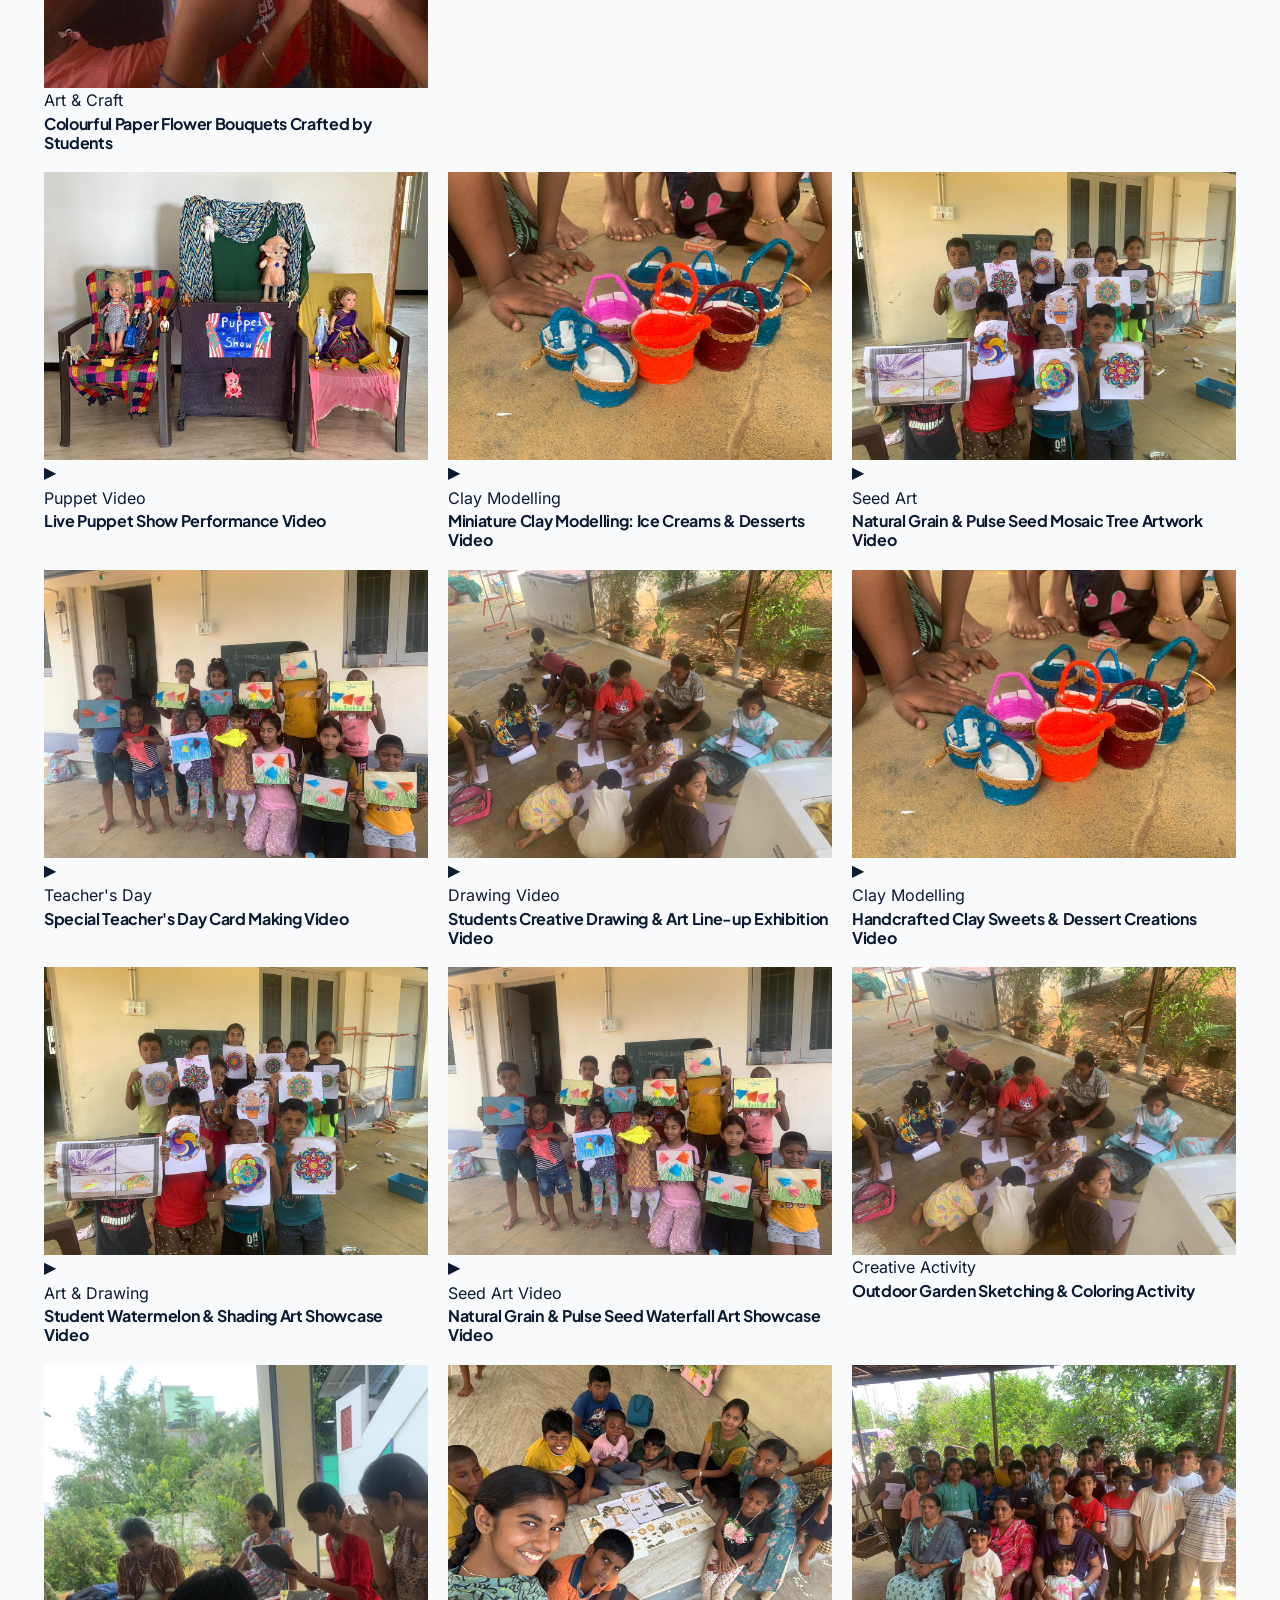
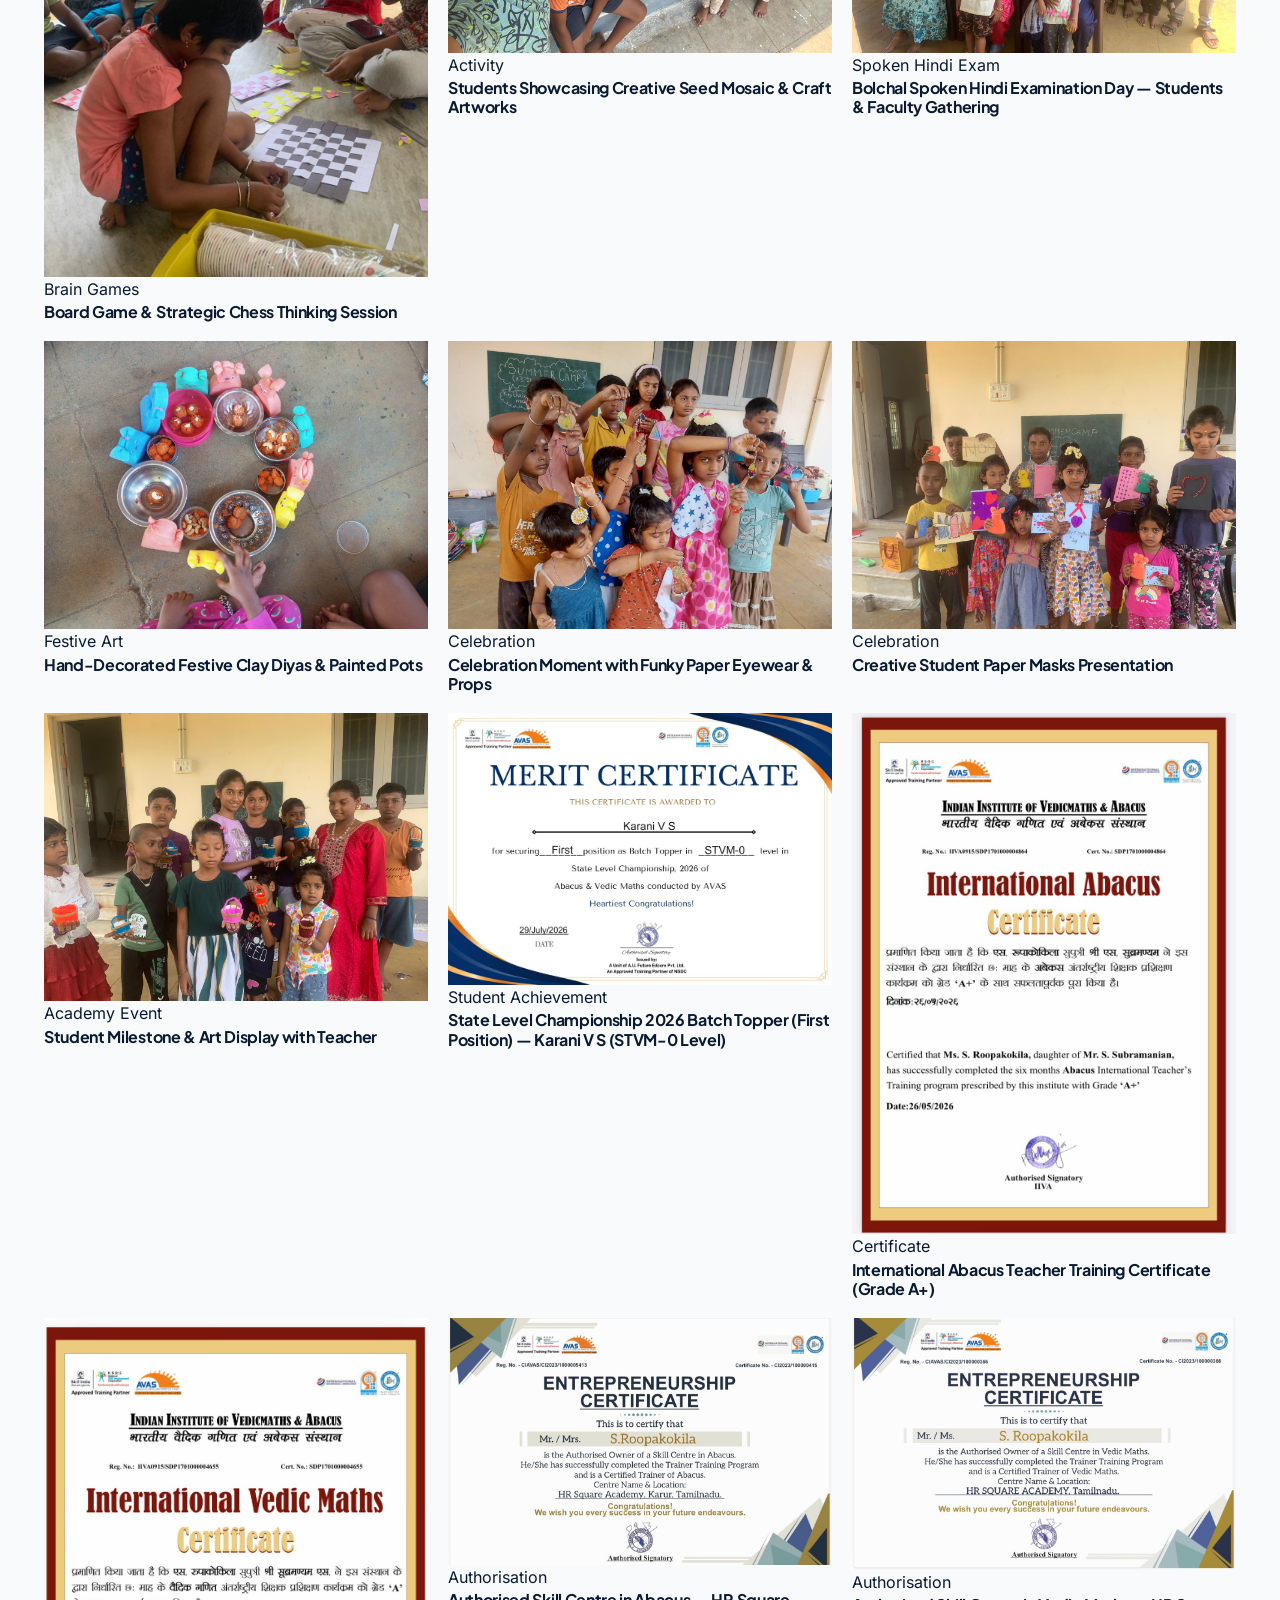
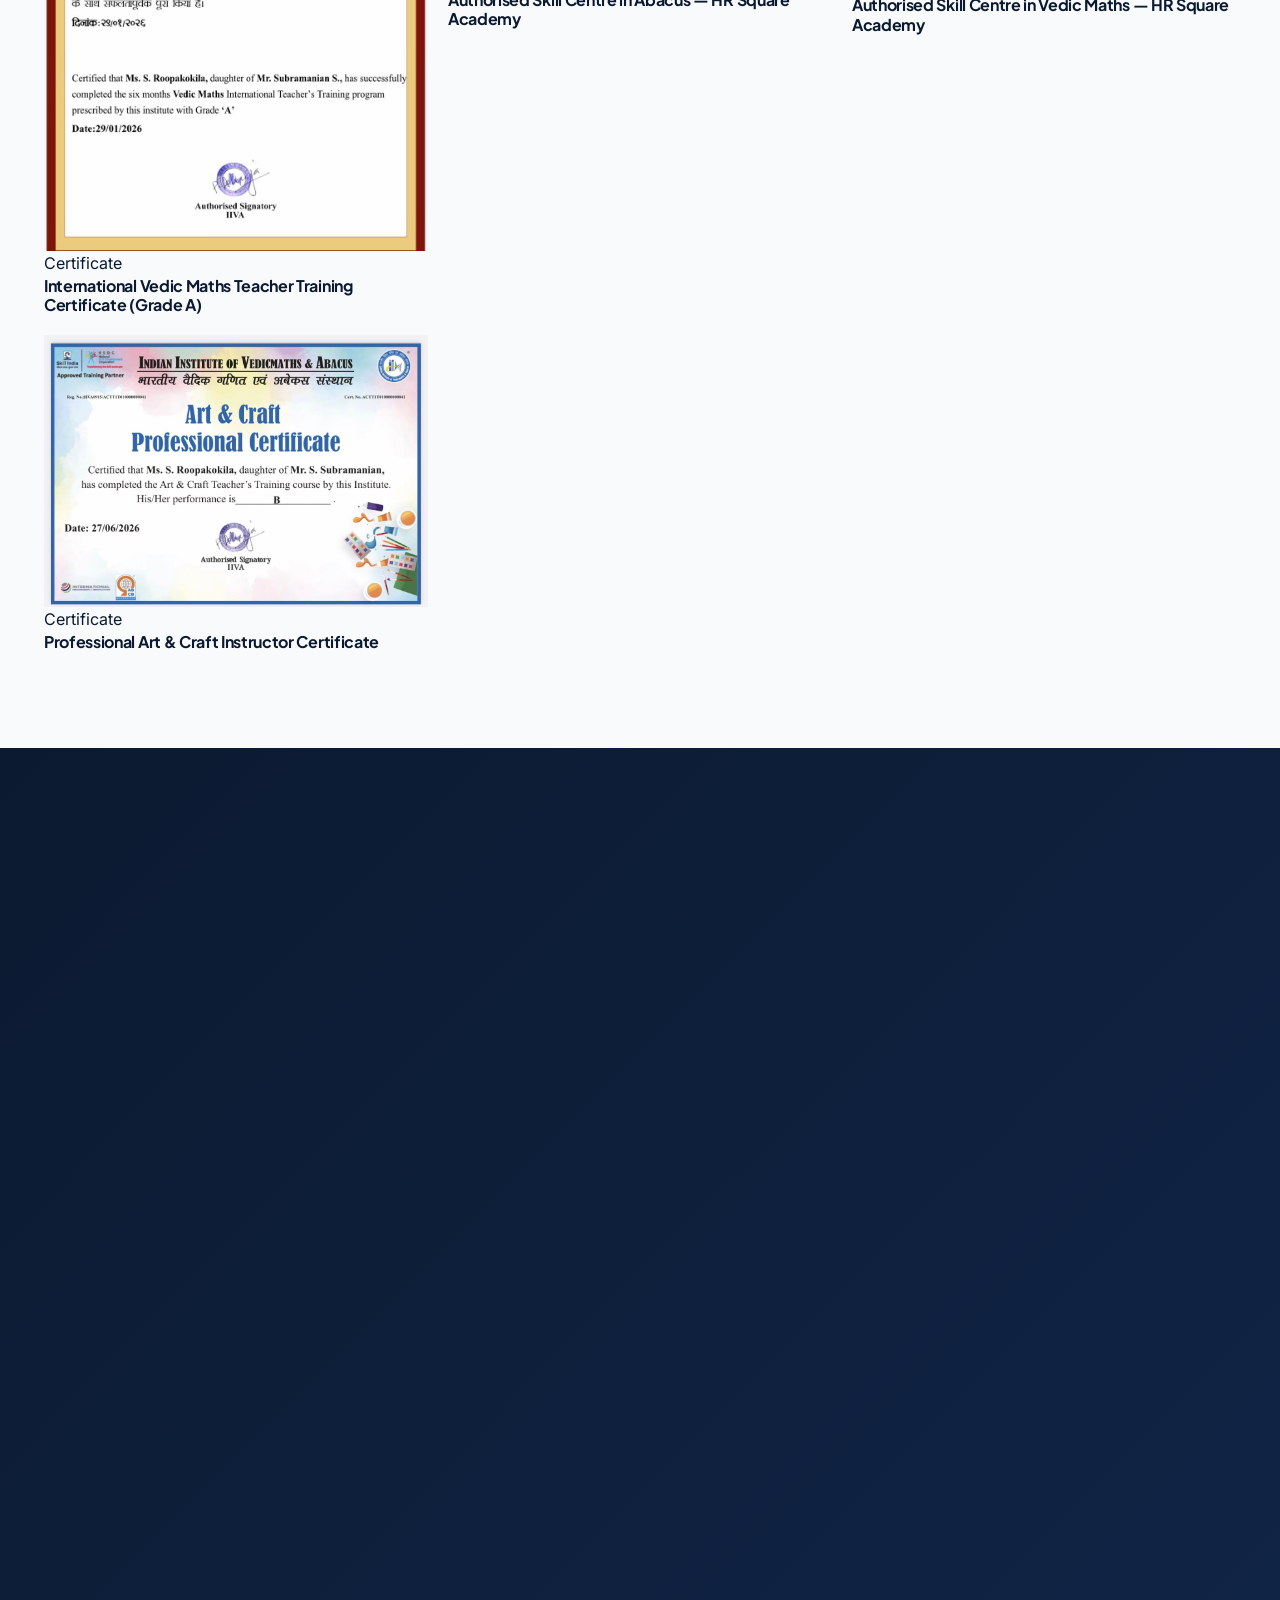
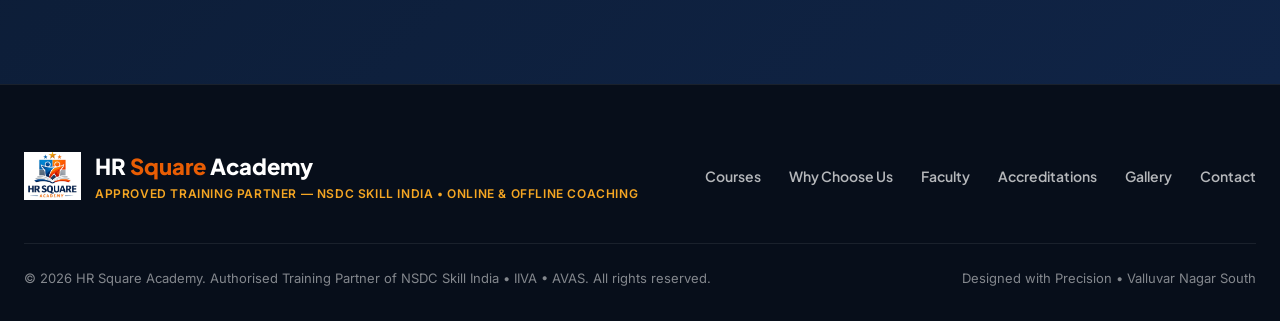
==== commit ecb4d531: "Add self-hosted fonts.css stylesheet linked directly in index.html" ====
--- a/index.html
+++ b/index.html
@@ -37,6 +37,9 @@
   <!-- Preload Primary Self-Hosted Fonts for Maximum Performance & Zero FOUT -->
   <link rel="preload" href="assets/fonts/plus-jakarta-sans-latin.woff2" as="font" type="font/woff2" crossorigin>
   <link rel="preload" href="assets/fonts/inter-latin.woff2" as="font" type="font/woff2" crossorigin>
+
+  <!-- Self-Hosted Fonts Stylesheet (Zero CDN / Cross-Origin Dependency) -->
+  <link rel="stylesheet" href="assets/fonts/fonts.css?v=1.0">
 
   <!-- Core Stylesheets (Versioned to Prevent Browser Caching) -->
   <link rel="stylesheet" href="css/style.css?v=3.5">
--- a/assets/fonts/fonts.css
+++ b/assets/fonts/fonts.css
@@ -0,0 +1,180 @@
+/* =============================================================================
+ * HR SQUARE ACADEMY - SELF-HOSTED FONTS SYSTEM
+ * Families: Inter (Body) & Plus Jakarta Sans (Headings & UI)
+ * Zero third-party requests, CSP-compliant, subresource integrity immune
+ * ============================================================================= */
+
+/* --- Inter (Body Font) --- */
+/* Cyrillic Extended */
+@font-face {
+  font-family: 'Inter';
+  font-style: normal;
+  font-weight: 400 700;
+  font-display: swap;
+  src: url('./inter-cyrillic-ext.woff2') format('woff2');
+  unicode-range: U+0460-052F, U+1C80-1C8A, U+20B4, U+2DE0-2DFF, U+A640-A69F, U+FE2E-FE2F;
+}
+/* Cyrillic */
+@font-face {
+  font-family: 'Inter';
+  font-style: normal;
+  font-weight: 400 700;
+  font-display: swap;
+  src: url('./inter-cyrillic.woff2') format('woff2');
+  unicode-range: U+0301, U+0400-045F, U+0490-0491, U+04B0-04B1, U+2116;
+}
+/* Greek Extended */
+@font-face {
+  font-family: 'Inter';
+  font-style: normal;
+  font-weight: 400 700;
+  font-display: swap;
+  src: url('./inter-greek-ext.woff2') format('woff2');
+  unicode-range: U+1F00-1FFF;
+}
+/* Greek */
+@font-face {
+  font-family: 'Inter';
+  font-style: normal;
+  font-weight: 400 700;
+  font-display: swap;
+  src: url('./inter-greek.woff2') format('woff2');
+  unicode-range: U+0370-0377, U+037A-037F, U+0384-038A, U+038C, U+038E-03A1, U+03A3-03FF;
+}
+/* Vietnamese */
+@font-face {
+  font-family: 'Inter';
+  font-style: normal;
+  font-weight: 400 700;
+  font-display: swap;
+  src: url('./inter-vietnamese.woff2') format('woff2');
+  unicode-range: U+0102-0103, U+0110-0111, U+0128-0129, U+0168-0169, U+01A0-01A1, U+01AF-01B0, U+0300-0301, U+0303-0304, U+0308-0309, U+0323, U+0329, U+1EA0-1EF9, U+20AB;
+}
+/* Latin Extended */
+@font-face {
+  font-family: 'Inter';
+  font-style: normal;
+  font-weight: 400 700;
+  font-display: swap;
+  src: url('./inter-latin-ext.woff2') format('woff2');
+  unicode-range: U+0100-02BA, U+02BD-02C5, U+02C7-02CC, U+02CE-02D7, U+02DD-02FF, U+0304, U+0308, U+0329, U+1D00-1DBF, U+1E00-1E9F, U+1EF2-1EFF, U+2020, U+20A0-20AB, U+20AD-20C4, U+2113, U+2C60-2C7F, U+A720-A7FF;
+}
+/* Latin (Primary Body) - Variable & Explicit weights */
+@font-face {
+  font-family: 'Inter';
+  font-style: normal;
+  font-weight: 400 700;
+  font-display: swap;
+  src: url('./inter-latin.woff2') format('woff2');
+  unicode-range: U+0000-00FF, U+0131, U+0152-0153, U+02BB-02BC, U+02C6, U+02DA, U+02DC, U+0304, U+0308, U+0329, U+2000-206F, U+20AC, U+2122, U+2191, U+2193, U+2212, U+2215, U+FEFF, U+FFFD;
+}
+@font-face {
+  font-family: 'Inter';
+  font-style: normal;
+  font-weight: 400;
+  font-display: swap;
+  src: url('./inter-latin.woff2') format('woff2');
+  unicode-range: U+0000-00FF, U+0131, U+0152-0153, U+02BB-02BC, U+02C6, U+02DA, U+02DC, U+0304, U+0308, U+0329, U+2000-206F, U+20AC, U+2122, U+2191, U+2193, U+2212, U+2215, U+FEFF, U+FFFD;
+}
+@font-face {
+  font-family: 'Inter';
+  font-style: normal;
+  font-weight: 500;
+  font-display: swap;
+  src: url('./inter-latin.woff2') format('woff2');
+  unicode-range: U+0000-00FF, U+0131, U+0152-0153, U+02BB-02BC, U+02C6, U+02DA, U+02DC, U+0304, U+0308, U+0329, U+2000-206F, U+20AC, U+2122, U+2191, U+2193, U+2212, U+2215, U+FEFF, U+FFFD;
+}
+@font-face {
+  font-family: 'Inter';
+  font-style: normal;
+  font-weight: 600;
+  font-display: swap;
+  src: url('./inter-latin.woff2') format('woff2');
+  unicode-range: U+0000-00FF, U+0131, U+0152-0153, U+02BB-02BC, U+02C6, U+02DA, U+02DC, U+0304, U+0308, U+0329, U+2000-206F, U+20AC, U+2122, U+2191, U+2193, U+2212, U+2215, U+FEFF, U+FFFD;
+}
+@font-face {
+  font-family: 'Inter';
+  font-style: normal;
+  font-weight: 700;
+  font-display: swap;
+  src: url('./inter-latin.woff2') format('woff2');
+  unicode-range: U+0000-00FF, U+0131, U+0152-0153, U+02BB-02BC, U+02C6, U+02DA, U+02DC, U+0304, U+0308, U+0329, U+2000-206F, U+20AC, U+2122, U+2191, U+2193, U+2212, U+2215, U+FEFF, U+FFFD;
+}
+
+/* --- Plus Jakarta Sans (Headings & Display Font) --- */
+/* Cyrillic Extended */
+@font-face {
+  font-family: 'Plus Jakarta Sans';
+  font-style: normal;
+  font-weight: 400 800;
+  font-display: swap;
+  src: url('./plus-jakarta-sans-cyrillic-ext.woff2') format('woff2');
+  unicode-range: U+0460-052F, U+1C80-1C8A, U+20B4, U+2DE0-2DFF, U+A640-A69F, U+FE2E-FE2F;
+}
+/* Vietnamese */
+@font-face {
+  font-family: 'Plus Jakarta Sans';
+  font-style: normal;
+  font-weight: 400 800;
+  font-display: swap;
+  src: url('./plus-jakarta-sans-vietnamese.woff2') format('woff2');
+  unicode-range: U+0102-0103, U+0110-0111, U+0128-0129, U+0168-0169, U+01A0-01A1, U+01AF-01B0, U+0300-0301, U+0303-0304, U+0308-0309, U+0323, U+0329, U+1EA0-1EF9, U+20AB;
+}
+/* Latin Extended */
+@font-face {
+  font-family: 'Plus Jakarta Sans';
+  font-style: normal;
+  font-weight: 400 800;
+  font-display: swap;
+  src: url('./plus-jakarta-sans-latin-ext.woff2') format('woff2');
+  unicode-range: U+0100-02BA, U+02BD-02C5, U+02C7-02CC, U+02CE-02D7, U+02DD-02FF, U+0304, U+0308, U+0329, U+1D00-1DBF, U+1E00-1E9F, U+1EF2-1EFF, U+2020, U+20A0-20AB, U+20AD-20C4, U+2113, U+2C60-2C7F, U+A720-A7FF;
+}
+/* Latin (Primary Display) - Variable & Explicit weights */
+@font-face {
+  font-family: 'Plus Jakarta Sans';
+  font-style: normal;
+  font-weight: 400 800;
+  font-display: swap;
+  src: url('./plus-jakarta-sans-latin.woff2') format('woff2');
+  unicode-range: U+0000-00FF, U+0131, U+0152-0153, U+02BB-02BC, U+02C6, U+02DA, U+02DC, U+0304, U+0308, U+0329, U+2000-206F, U+20AC, U+2122, U+2191, U+2193, U+2212, U+2215, U+FEFF, U+FFFD;
+}
+@font-face {
+  font-family: 'Plus Jakarta Sans';
+  font-style: normal;
+  font-weight: 400;
+  font-display: swap;
+  src: url('./plus-jakarta-sans-latin.woff2') format('woff2');
+  unicode-range: U+0000-00FF, U+0131, U+0152-0153, U+02BB-02BC, U+02C6, U+02DA, U+02DC, U+0304, U+0308, U+0329, U+2000-206F, U+20AC, U+2122, U+2191, U+2193, U+2212, U+2215, U+FEFF, U+FFFD;
+}
+@font-face {
+  font-family: 'Plus Jakarta Sans';
+  font-style: normal;
+  font-weight: 500;
+  font-display: swap;
+  src: url('./plus-jakarta-sans-latin.woff2') format('woff2');
+  unicode-range: U+0000-00FF, U+0131, U+0152-0153, U+02BB-02BC, U+02C6, U+02DA, U+02DC, U+0304, U+0308, U+0329, U+2000-206F, U+20AC, U+2122, U+2191, U+2193, U+2212, U+2215, U+FEFF, U+FFFD;
+}
+@font-face {
+  font-family: 'Plus Jakarta Sans';
+  font-style: normal;
+  font-weight: 600;
+  font-display: swap;
+  src: url('./plus-jakarta-sans-latin.woff2') format('woff2');
+  unicode-range: U+0000-00FF, U+0131, U+0152-0153, U+02BB-02BC, U+02C6, U+02DA, U+02DC, U+0304, U+0308, U+0329, U+2000-206F, U+20AC, U+2122, U+2191, U+2193, U+2212, U+2215, U+FEFF, U+FFFD;
+}
+@font-face {
+  font-family: 'Plus Jakarta Sans';
+  font-style: normal;
+  font-weight: 700;
+  font-display: swap;
+  src: url('./plus-jakarta-sans-latin.woff2') format('woff2');
+  unicode-range: U+0000-00FF, U+0131, U+0152-0153, U+02BB-02BC, U+02C6, U+02DA, U+02DC, U+0304, U+0308, U+0329, U+2000-206F, U+20AC, U+2122, U+2191, U+2193, U+2212, U+2215, U+FEFF, U+FFFD;
+}
+@font-face {
+  font-family: 'Plus Jakarta Sans';
+  font-style: normal;
+  font-weight: 800;
+  font-display: swap;
+  src: url('./plus-jakarta-sans-latin.woff2') format('woff2');
+  unicode-range: U+0000-00FF, U+0131, U+0152-0153, U+02BB-02BC, U+02C6, U+02DA, U+02DC, U+0304, U+0308, U+0329, U+2000-206F, U+20AC, U+2122, U+2191, U+2193, U+2212, U+2215, U+FEFF, U+FFFD;
+}
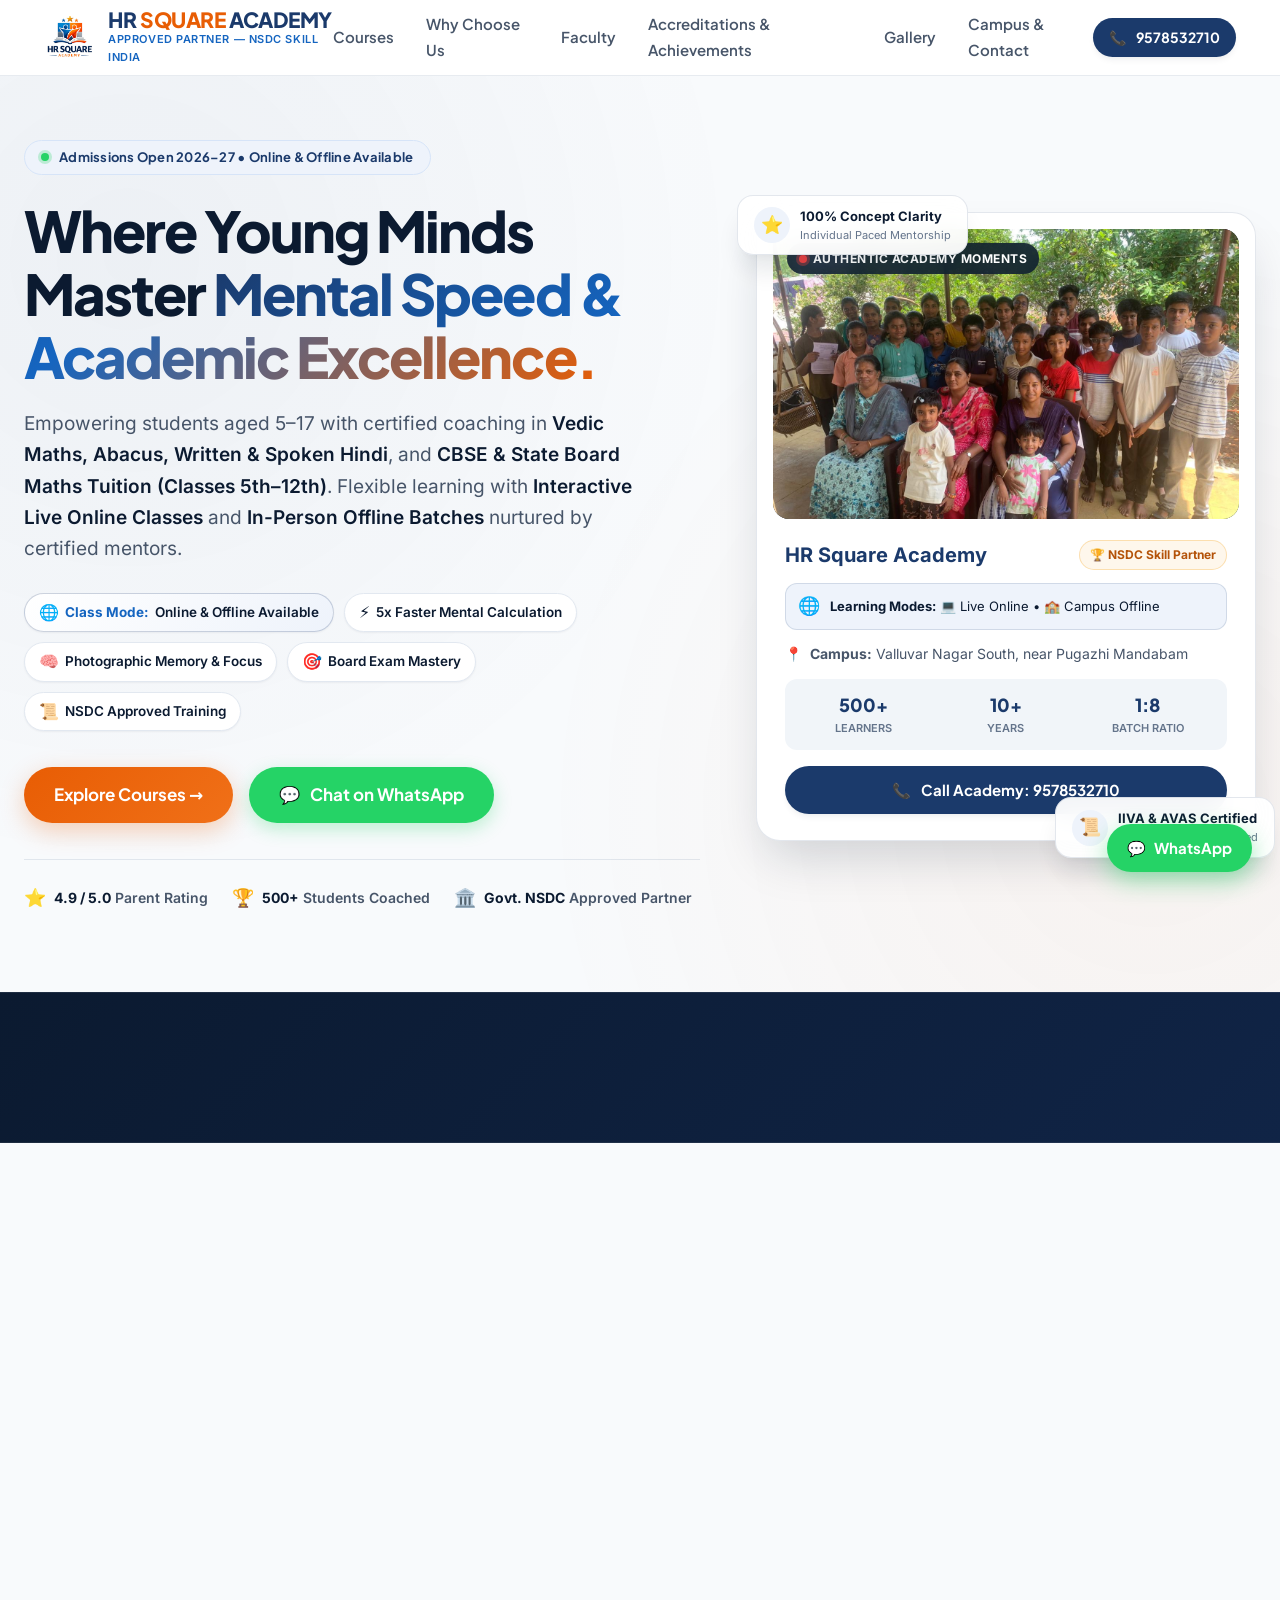
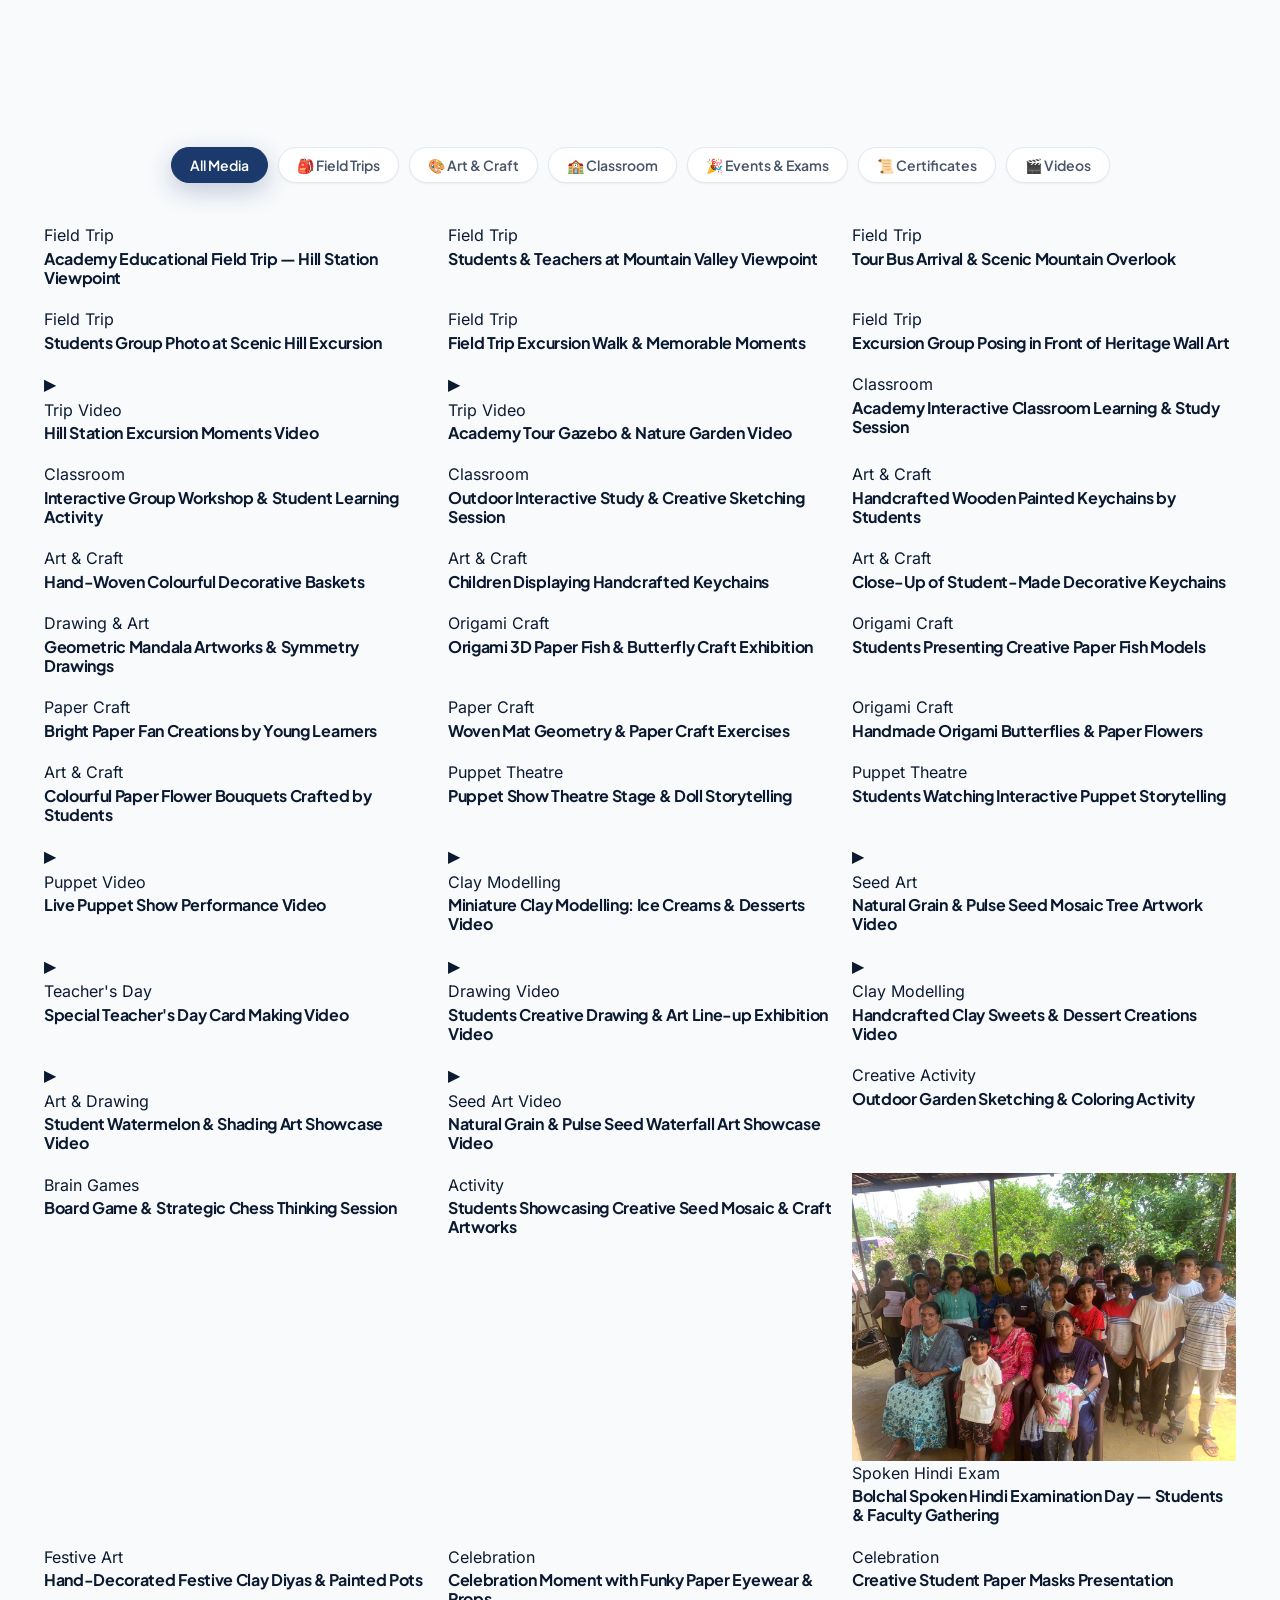
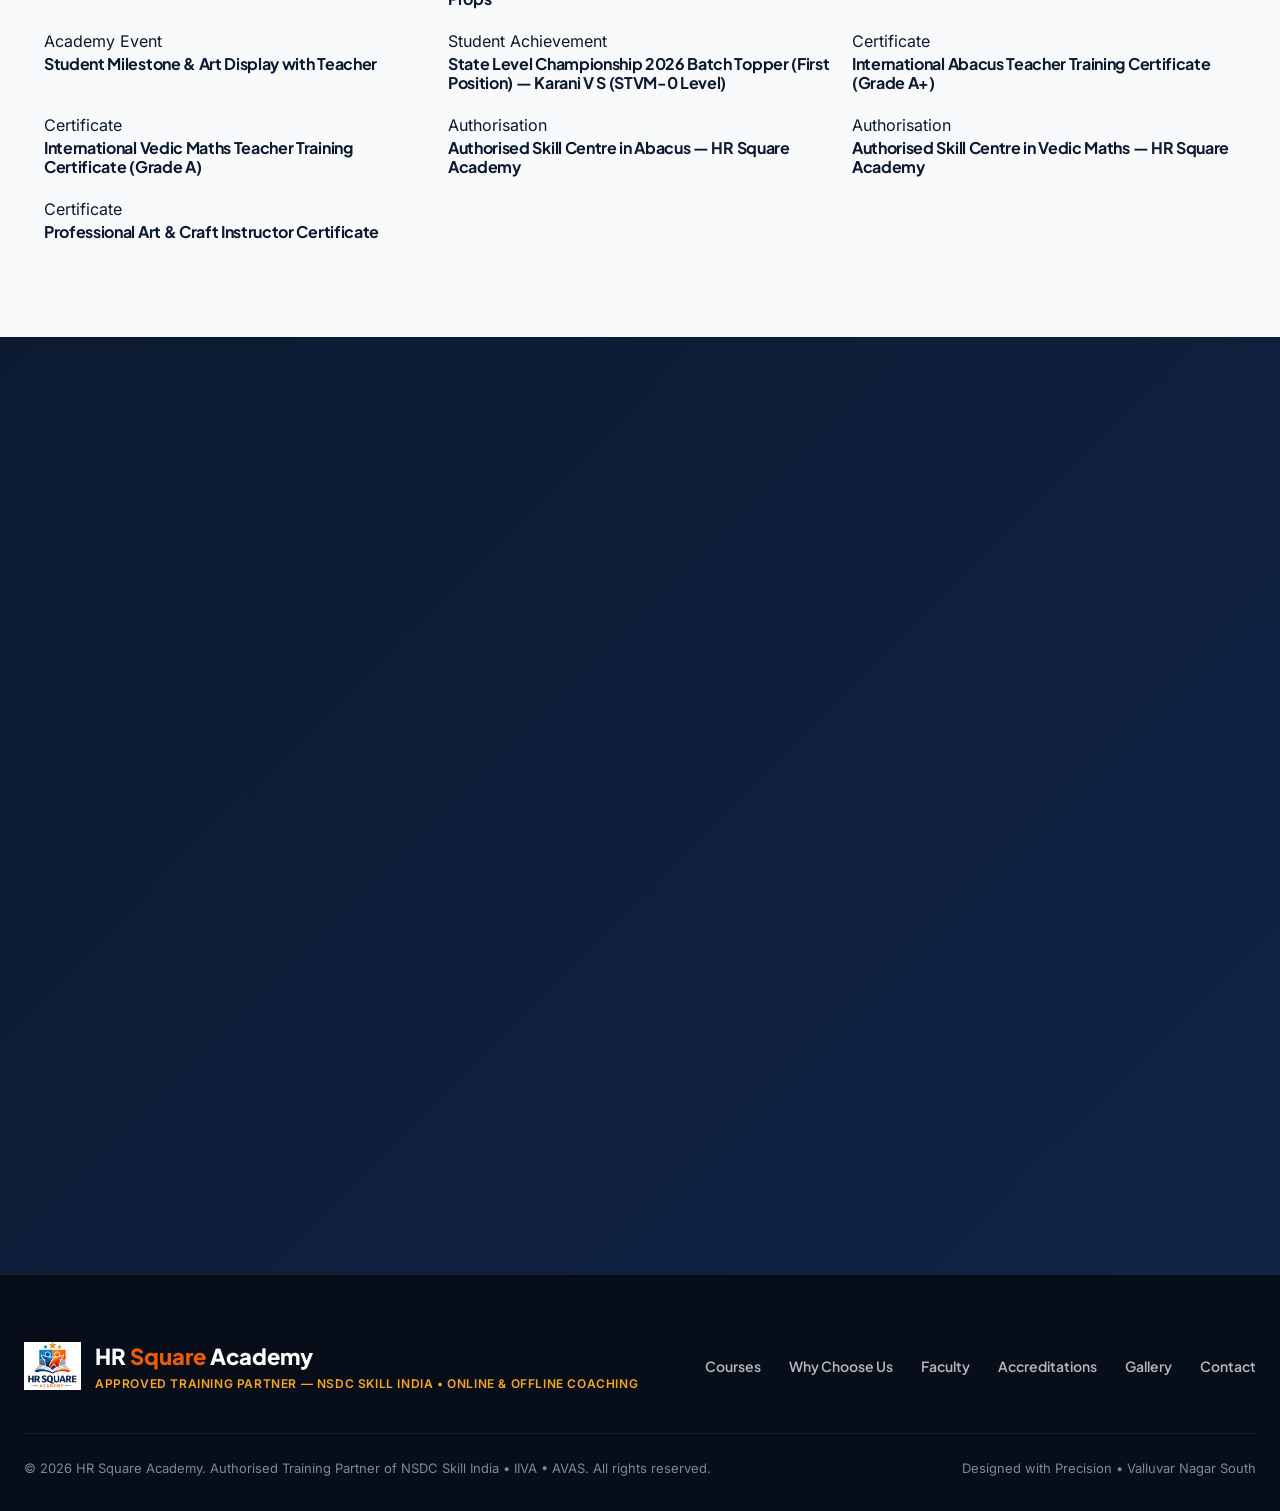
==== commit 8000e909: "Eliminate all inline styles and enforce strict CSP style-src 'self' to resolve ZAP finding" ====
--- a/index.html
+++ b/index.html
@@ -4,7 +4,7 @@
   <meta charset="UTF-8">
   <meta name="viewport" content="width=device-width, initial-scale=1.0">
   <meta http-equiv="X-UA-Compatible" content="IE=edge">
-  <meta http-equiv="Content-Security-Policy" content="default-src 'self'; script-src 'self'; style-src 'self' 'unsafe-inline'; font-src 'self' data:; img-src 'self' data: https://hrsquareacademy.in; media-src 'self'; connect-src 'self'; form-action 'self' https://wa.me; base-uri 'self';">
+  <meta http-equiv="Content-Security-Policy" content="default-src 'self'; script-src 'self'; style-src 'self'; font-src 'self' data:; img-src 'self' data: https://hrsquareacademy.in; media-src 'self'; connect-src 'self'; form-action 'self' https://wa.me; base-uri 'self';">
 
   <title>HR Square Academy | Vedic Maths, Abacus, Hindi & School Maths Tuition (Online & Offline)</title>
   <meta name="description" content="HR Square Academy offers certified Online & Offline coaching in Vedic Maths, Abacus, Written & Spoken Hindi, and Classes 5th–12th Maths Tuition. NSDC Approved Partner. Flexible interactive online batches and campus classes. Call 9578532710.">
@@ -39,295 +39,12 @@
   <link rel="preload" href="assets/fonts/inter-latin.woff2" as="font" type="font/woff2" crossorigin>
 
   <!-- Self-Hosted Fonts Stylesheet (Zero CDN / Cross-Origin Dependency) -->
-  <link rel="stylesheet" href="assets/fonts/fonts.css?v=1.0">
+  <link rel="stylesheet" href="assets/fonts/fonts.css?v=3.6">
 
   <!-- Core Stylesheets (Versioned to Prevent Browser Caching) -->
-  <link rel="stylesheet" href="css/style.css?v=3.5">
-  <link rel="stylesheet" href="css/responsive.css?v=3.5">
-  <link rel="stylesheet" href="css/animations.css?v=3.5">
-
-  <style>
-  /* Guaranteed Inlined Styling for Highlighted Class Mode Cards */
-  .modes-showcase-container {
-    background: #F8FAFC;
-    border: 1.5px solid #E2E8F0;
-    border-radius: 24px;
-    padding: 38px 30px;
-    margin: 0 auto 52px auto;
-    box-shadow: 0 4px 20px rgba(11, 26, 48, 0.04);
-  }
-  .modes-showcase-header {
-    text-align: center;
-    max-width: 720px;
-    margin: 0 auto 34px auto;
-  }
-  .modes-showcase-pill {
-    display: inline-flex;
-    align-items: center;
-    gap: 6px;
-    background: #EEF3FB;
-    border: 1px solid rgba(27, 58, 107, 0.2);
-    color: #1B3A6B;
-    font-family: 'Plus Jakarta Sans', system-ui, sans-serif;
-    font-size: 0.75rem;
-    font-weight: 800;
-    text-transform: uppercase;
-    letter-spacing: 0.08em;
-    padding: 6px 14px;
-    border-radius: 9999px;
-    margin-bottom: 12px;
-  }
-  .modes-showcase-title {
-    font-family: 'Plus Jakarta Sans', system-ui, sans-serif;
-    font-size: clamp(1.6rem, 2.8vw, 2.25rem);
-    font-weight: 800;
-    color: #0B1A30;
-    margin-bottom: 10px;
-    line-height: 1.2;
-  }
-  .modes-showcase-sub {
-    font-family: 'Inter', system-ui, sans-serif;
-    font-size: 0.95rem;
-    color: #475569;
-    line-height: 1.6;
-  }
-  .modes-cards-grid {
-    display: grid;
-    grid-template-columns: repeat(2, 1fr);
-    gap: 28px;
-  }
-  .mode-highlight-card {
-    background: #FFFFFF;
-    border-radius: 20px;
-    overflow: hidden;
-    display: flex;
-    flex-direction: column;
-    transition: transform 0.25s ease, box-shadow 0.25s ease;
-    position: relative;
-  }
-  .mode-highlight-card:hover {
-    transform: translateY(-5px);
-  }
-  /* Card 1: Offline Navy Accent */
-  .mode-card-offline {
-    border: 2.5px solid #1B3A6B;
-    box-shadow: 0 10px 30px rgba(27, 58, 107, 0.10);
-    background: linear-gradient(180deg, #FFFFFF 0%, #F5F8FC 100%);
-  }
-  .mode-card-offline:hover {
-    box-shadow: 0 16px 40px rgba(27, 58, 107, 0.18);
-  }
-  .bar-navy {
-    height: 6px;
-    background: linear-gradient(90deg, #1B3A6B 0%, #1565C0 100%);
-    width: 100%;
-  }
-  .badge-navy {
-    background: #1B3A6B;
-    color: #FFFFFF;
-  }
-  .icon-navy {
-    background: #EEF3FB;
-    border: 1.5px solid rgba(27, 58, 107, 0.2);
-  }
-  .tag-campus {
-    background: #FEF3C7;
-    color: #92400E;
-    border: 1px solid #FDE68A;
-  }
-  .banner-navy {
-    background: #EEF3FB;
-    color: #1B3A6B;
-    border: 1px solid rgba(27, 58, 107, 0.15);
-  }
-  .btn-mode-navy {
-    background: #1B3A6B;
-    color: #FFFFFF !important;
-  }
-  .btn-mode-navy:hover {
-    background: #0B1A30;
-    box-shadow: 0 6px 18px rgba(27, 58, 107, 0.35);
-  }
-  /* Card 2: Online Orange Accent */
-  .mode-card-online {
-    border: 2.5px solid #E85D04;
-    box-shadow: 0 10px 30px rgba(232, 93, 4, 0.12);
-    background: linear-gradient(180deg, #FFFFFF 0%, #FFF9F5 100%);
-  }
-  .mode-card-online:hover {
-    box-shadow: 0 16px 40px rgba(232, 93, 4, 0.22);
-  }
-  .bar-orange {
-    height: 6px;
-    background: linear-gradient(90deg, #E85D04 0%, #F5A623 100%);
-    width: 100%;
-  }
-  .badge-orange {
-    background: #E85D04;
-    color: #FFFFFF;
-  }
-  .icon-orange {
-    background: #FFF4EE;
-    border: 1.5px solid rgba(232, 93, 4, 0.25);
-  }
-  .tag-online {
-    background: #E0F2FE;
-    color: #0369A1;
-    border: 1px solid #BAE6FD;
-  }
-  .banner-orange {
-    background: #FFF4EE;
-    color: #C94E03;
-    border: 1px solid rgba(232, 93, 4, 0.2);
-  }
-  .btn-mode-orange {
-    background: #E85D04;
-    color: #FFFFFF !important;
-  }
-  .btn-mode-orange:hover {
-    background: #C94E03;
-    box-shadow: 0 6px 18px rgba(232, 93, 4, 0.35);
-  }
-  /* Card Interior Layout */
-  .mode-card-body {
-    padding: 26px 24px 30px 24px;
-    display: flex;
-    flex-direction: column;
-    flex-grow: 1;
-  }
-  .mode-card-top {
-    display: flex;
-    align-items: center;
-    justify-content: space-between;
-    gap: 12px;
-    margin-bottom: 16px;
-    flex-wrap: wrap;
-  }
-  .mode-icon-circle {
-    width: 52px;
-    height: 52px;
-    border-radius: 14px;
-    display: flex;
-    align-items: center;
-    justify-content: center;
-    font-size: 1.75rem;
-    flex-shrink: 0;
-  }
-  .mode-highlight-badge {
-    font-family: 'Plus Jakarta Sans', system-ui, sans-serif;
-    font-size: 0.8125rem;
-    font-weight: 700;
-    padding: 6px 14px;
-    border-radius: 9999px;
-    display: inline-flex;
-    align-items: center;
-    gap: 6px;
-  }
-  .badge-live-pulse {
-    width: 8px;
-    height: 8px;
-    border-radius: 50%;
-    background: #FFFFFF;
-    box-shadow: 0 0 0 2px rgba(255, 255, 255, 0.4);
-    animation: pulse-dot 1.5s infinite;
-    display: inline-block;
-  }
-  .mode-card-heading {
-    font-family: 'Plus Jakarta Sans', system-ui, sans-serif;
-    font-size: 1.45rem;
-    font-weight: 800;
-    color: #0B1A30;
-    margin-bottom: 10px;
-  }
-  .mode-tag-pill {
-    font-family: 'Plus Jakarta Sans', system-ui, sans-serif;
-    font-size: 0.84rem;
-    padding: 7px 12px;
-    border-radius: 8px;
-    margin-bottom: 20px;
-    display: flex;
-    align-items: center;
-    gap: 6px;
-    flex-wrap: wrap;
-    line-height: 1.4;
-    word-break: normal;
-    overflow-wrap: break-word;
-  }
-  .mode-feature-list {
-    list-style: none;
-    padding: 0;
-    margin: 0 0 22px 0;
-    display: flex;
-    flex-direction: column;
-    gap: 12px;
-    flex-grow: 1;
-  }
-  .mode-feature-list li {
-    font-family: 'Inter', system-ui, sans-serif;
-    font-size: 0.90625rem;
-    color: #334155;
-    display: flex;
-    align-items: flex-start;
-    gap: 10px;
-    line-height: 1.5;
-  }
-  .mode-feature-list li strong {
-    color: #0B1A30;
-    font-weight: 700;
-  }
-  .feat-check {
-    color: #10B981;
-    font-weight: 800;
-    font-size: 1rem;
-    flex-shrink: 0;
-    margin-top: 1px;
-  }
-  .mode-audience-banner {
-    font-family: 'Inter', system-ui, sans-serif;
-    font-size: 0.8125rem;
-    padding: 10px 14px;
-    border-radius: 8px;
-    margin-bottom: 22px;
-    display: flex;
-    align-items: center;
-    gap: 8px;
-    line-height: 1.4;
-  }
-  .mode-card-btn {
-    display: inline-flex;
-    align-items: center;
-    justify-content: center;
-    gap: 8px;
-    width: 100%;
-    padding: 14px 20px;
-    border-radius: 12px;
-    font-family: 'Plus Jakarta Sans', system-ui, sans-serif;
-    font-size: 0.9375rem;
-    font-weight: 700;
-    text-decoration: none;
-    transition: all 0.25s ease;
-    box-shadow: 0 4px 12px rgba(0, 0, 0, 0.08);
-  }
-  @media (max-width: 900px) {
-    .modes-cards-grid {
-      grid-template-columns: 1fr;
-      gap: 22px;
-    }
-    .modes-showcase-container {
-      padding: 28px 18px;
-      margin-bottom: 38px;
-    }
-  }
-  @media (max-width: 480px) {
-    .modes-showcase-container {
-      padding: 22px 14px;
-      border-radius: 18px;
-    }
-    .mode-card-body {
-      padding: 18px 14px 22px 14px;
-    }
-  }
-  </style>
+  <link rel="stylesheet" href="css/style.css?v=3.6">
+  <link rel="stylesheet" href="css/responsive.css?v=3.6">
+  <link rel="stylesheet" href="css/animations.css?v=3.6">
 
   <!-- Schema.org JSON-LD Structured Data for Local Business & Education -->
   <script type="application/ld+json">
@@ -384,9 +101,9 @@
   </script>
 
   <!-- Scripts (Versioned to Bust Browser Cache) -->
-  <script src="js/main.js?v=3.5" defer></script>
-  <script src="js/gallery.js?v=3.5" defer></script>
-  <script src="js/lightbox.js?v=3.5" defer></script>
+  <script src="js/main.js?v=3.6" defer></script>
+  <script src="js/gallery.js?v=3.6" defer></script>
+  <script src="js/lightbox.js?v=3.6" defer></script>
 </head>
 <body>
 
@@ -536,7 +253,7 @@
               </div>
             </div>
 
-            <a class="btn btn-navy" style="width: 100%;" href="tel:9578532710">
+            <a class="btn btn-navy btn-full" href="tel:9578532710">
               <span>📞</span> Call Academy: 9578532710
             </a>
           </div>
@@ -747,7 +464,7 @@
             <a class="btn btn-primary btn-lg" href="https://wa.me/919578532710?text=Hello%20HR%20Square%20Academy,%20I%20would%20like%20to%20enquire%20about%20Online%20and%20Offline%20Maths%20Tuition%20classes." target="_blank" rel="noopener noreferrer">
               <span>💬</span> Enquire on WhatsApp
             </a>
-            <span style="font-size: 0.8125rem; color: var(--color-text-light);">Limited Seats per Batch</span>
+            <span class="flagship-note">Limited Seats per Batch</span>
           </div>
         </div>
 
@@ -1095,7 +812,7 @@
             </div>
           </div>
 
-          <a class="btn btn-outline" style="border-color: rgba(255,255,255,0.4); color: #FFFFFF; width: fit-content;" href="https://www.google.com/maps/search/Valluvar+Nagar+South+near+Pugazhi+Mandabam" target="_blank" rel="noopener noreferrer">
+          <a class="btn btn-outline btn-outline-white" href="https://www.google.com/maps/search/Valluvar+Nagar+South+near+Pugazhi+Mandabam" target="_blank" rel="noopener noreferrer">
             <span>🗺️</span> Open Location in Google Maps
           </a>
         </div>
@@ -1114,7 +831,7 @@
             </a>
           </div>
 
-          <div style="font-size: 0.8125rem; color: rgba(255,255,255,0.65); text-align: center;">
+          <div class="contact-demo-note">
             ✓ Free demo class available for both Online &amp; Offline modes
           </div>
         </div>
--- a/css/style.css
+++ b/css/style.css
@@ -2516,3 +2516,45 @@
   font-weight: 700;
 }
 
+/* =============================================================================
+ * UTILITY CLASSES FOR STRICT CSP COMPLIANCE (ZERO INLINE STYLES)
+ * ============================================================================= */
+
+.btn-full {
+  width: 100% !important;
+  justify-content: center;
+}
+
+.flagship-note {
+  font-size: 0.8125rem;
+  color: var(--color-text-light);
+}
+
+.btn-outline-white {
+  border-color: rgba(255, 255, 255, 0.4) !important;
+  color: #FFFFFF !important;
+  width: fit-content !important;
+}
+
+.contact-demo-note {
+  font-size: 0.8125rem;
+  color: rgba(255, 255, 255, 0.65);
+  text-align: center;
+}
+
+.body-lock-scroll {
+  overflow: hidden !important;
+}
+
+[data-lightbox-src] {
+  cursor: pointer;
+}
+
+.lightbox-nav.is-hidden {
+  display: none !important;
+}
+
+.lightbox-nav.is-visible {
+  display: flex !important;
+}
+
--- a/css/responsive.css
+++ b/css/responsive.css
@@ -333,6 +333,15 @@
     border-radius: var(--radius-xl);
   }
 
+  .modes-showcase-container {
+    padding: 22px 14px;
+    border-radius: 18px;
+  }
+
+  .mode-card-body {
+    padding: 18px 14px 22px 14px;
+  }
+
   .course-card-meta {
     flex-direction: column;
     align-items: flex-start;
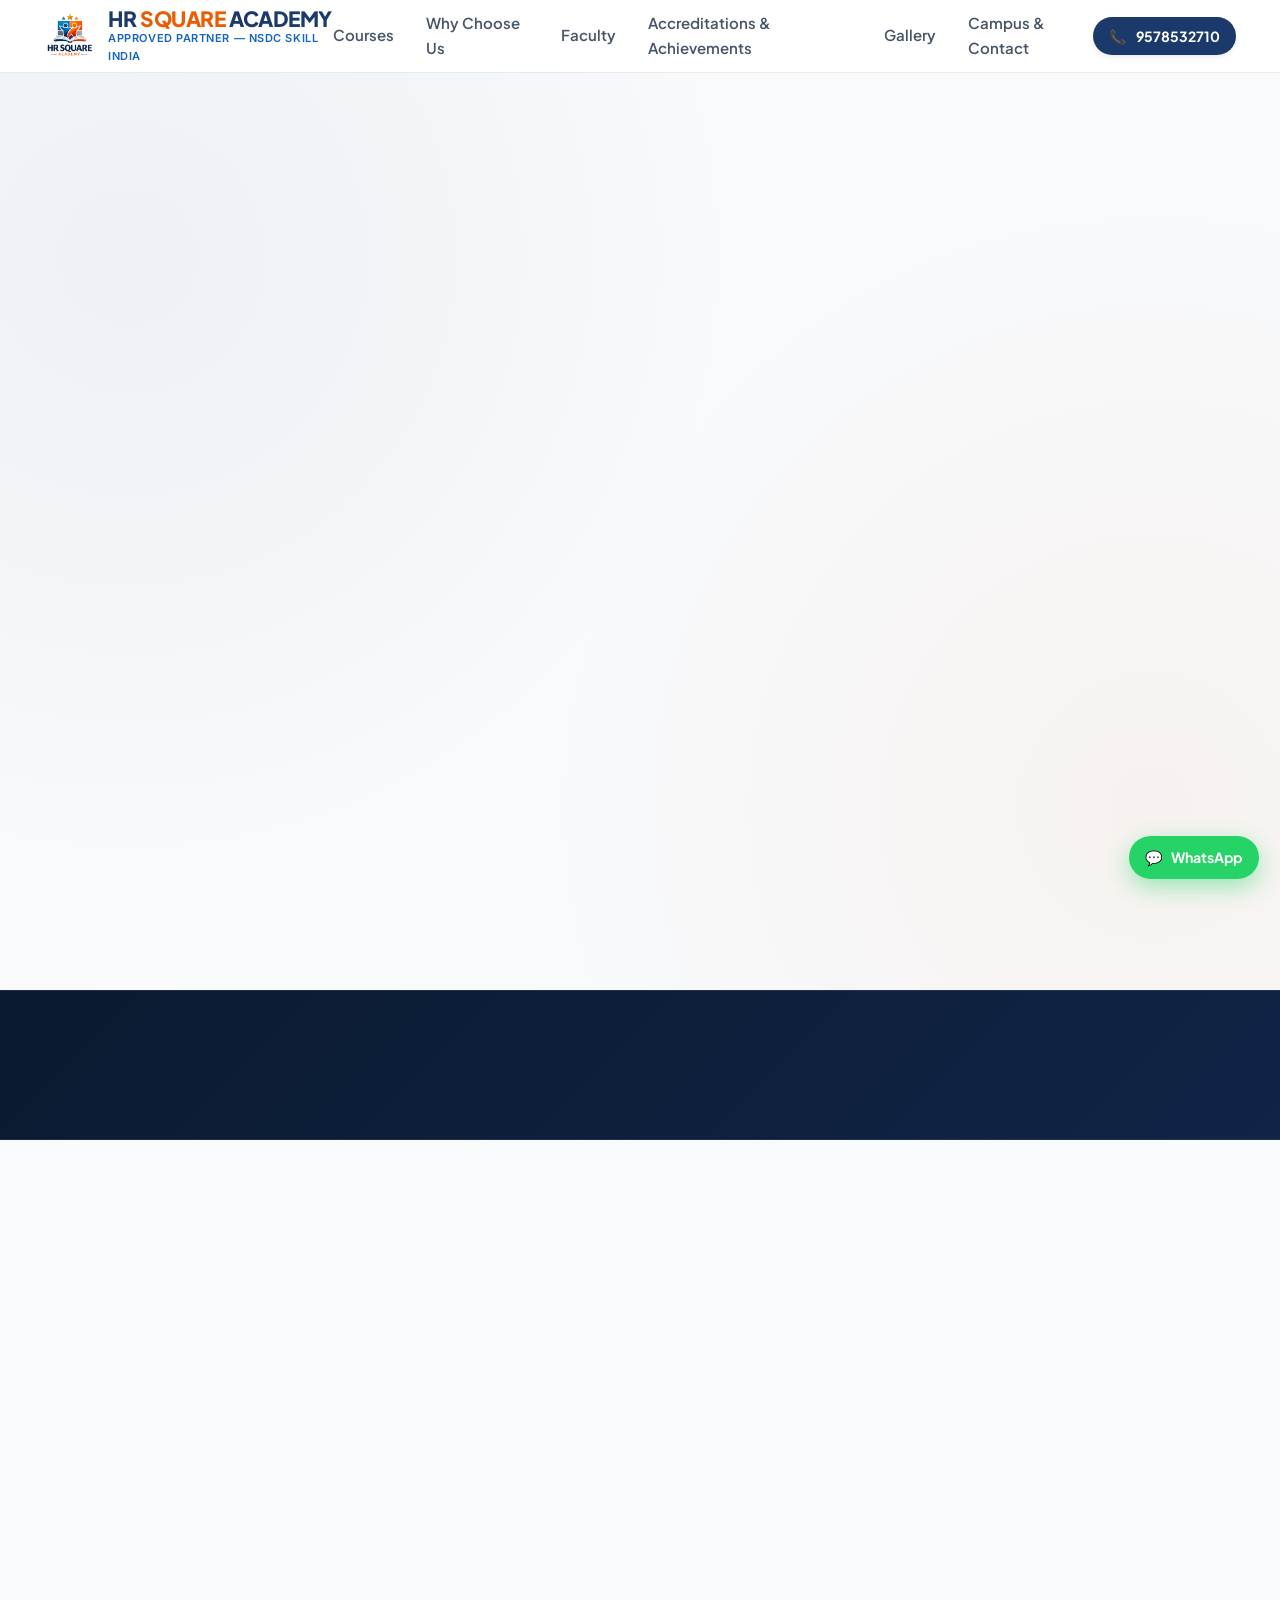
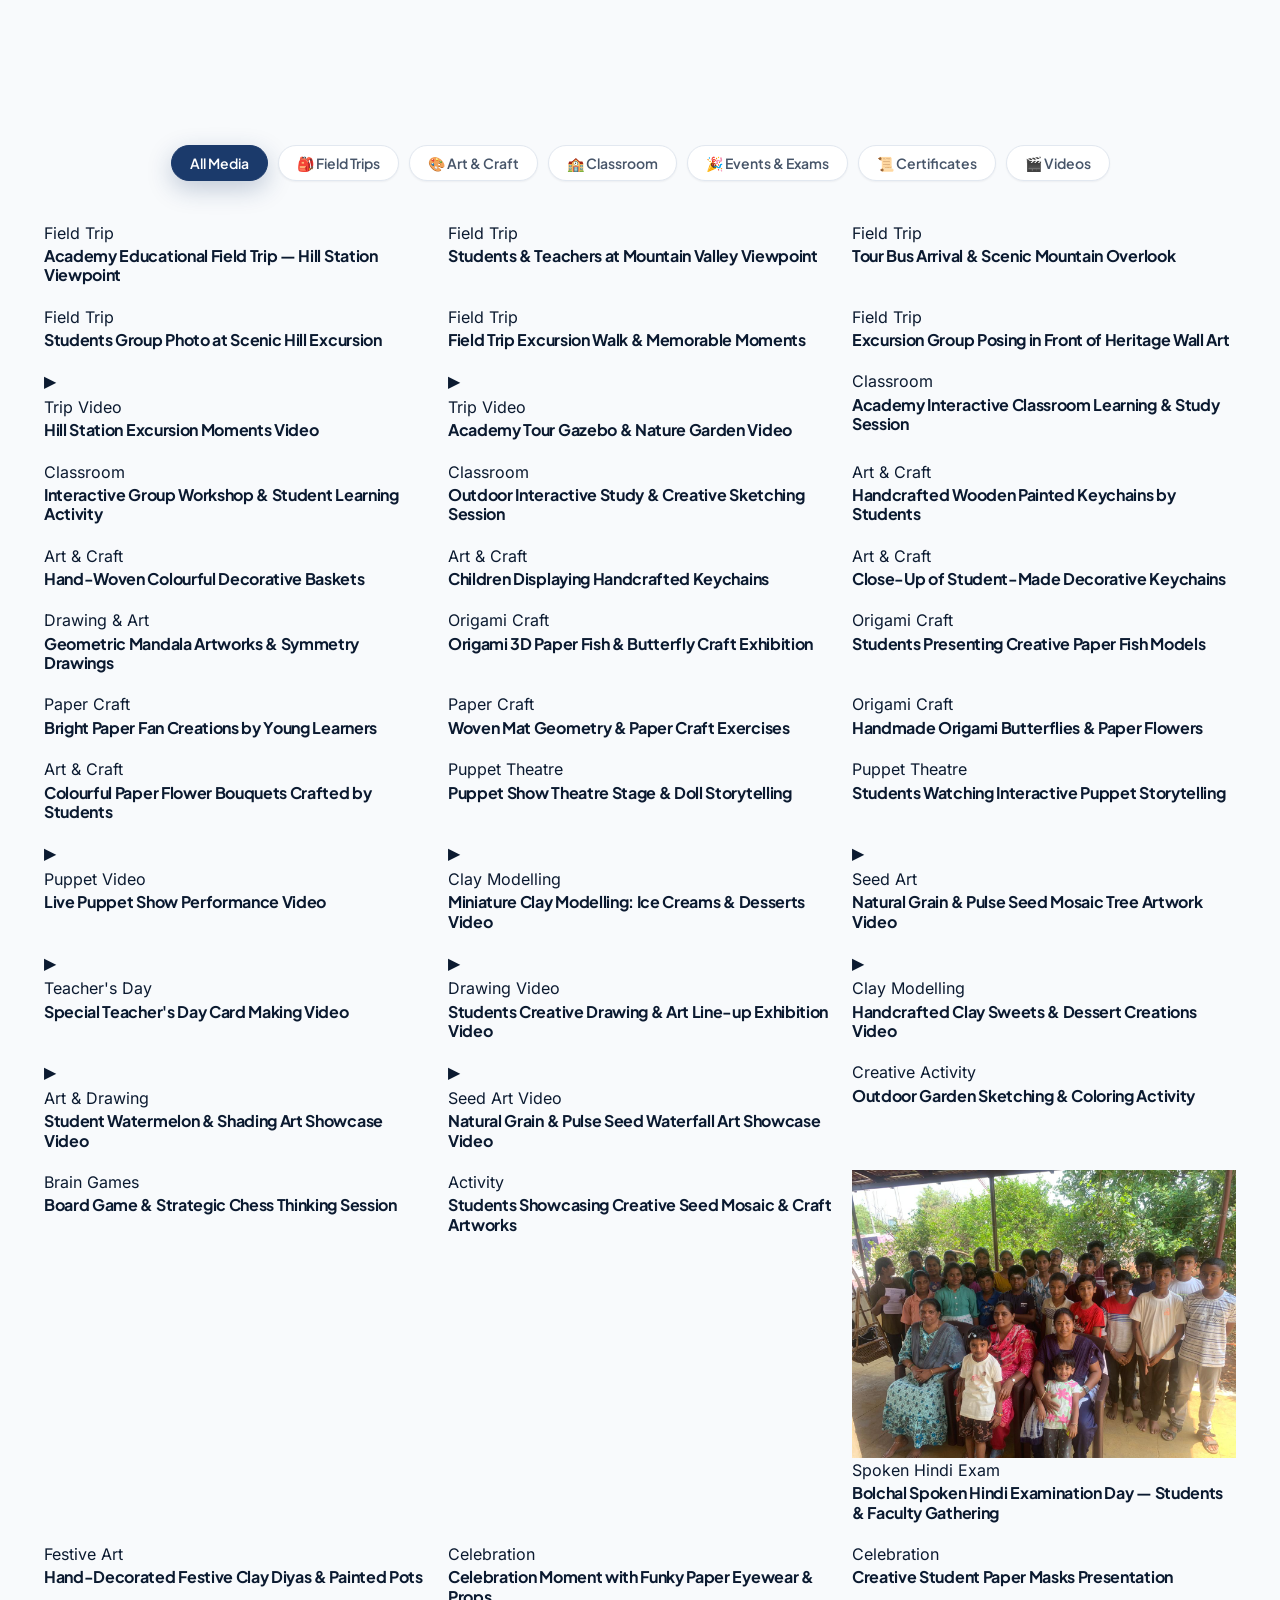
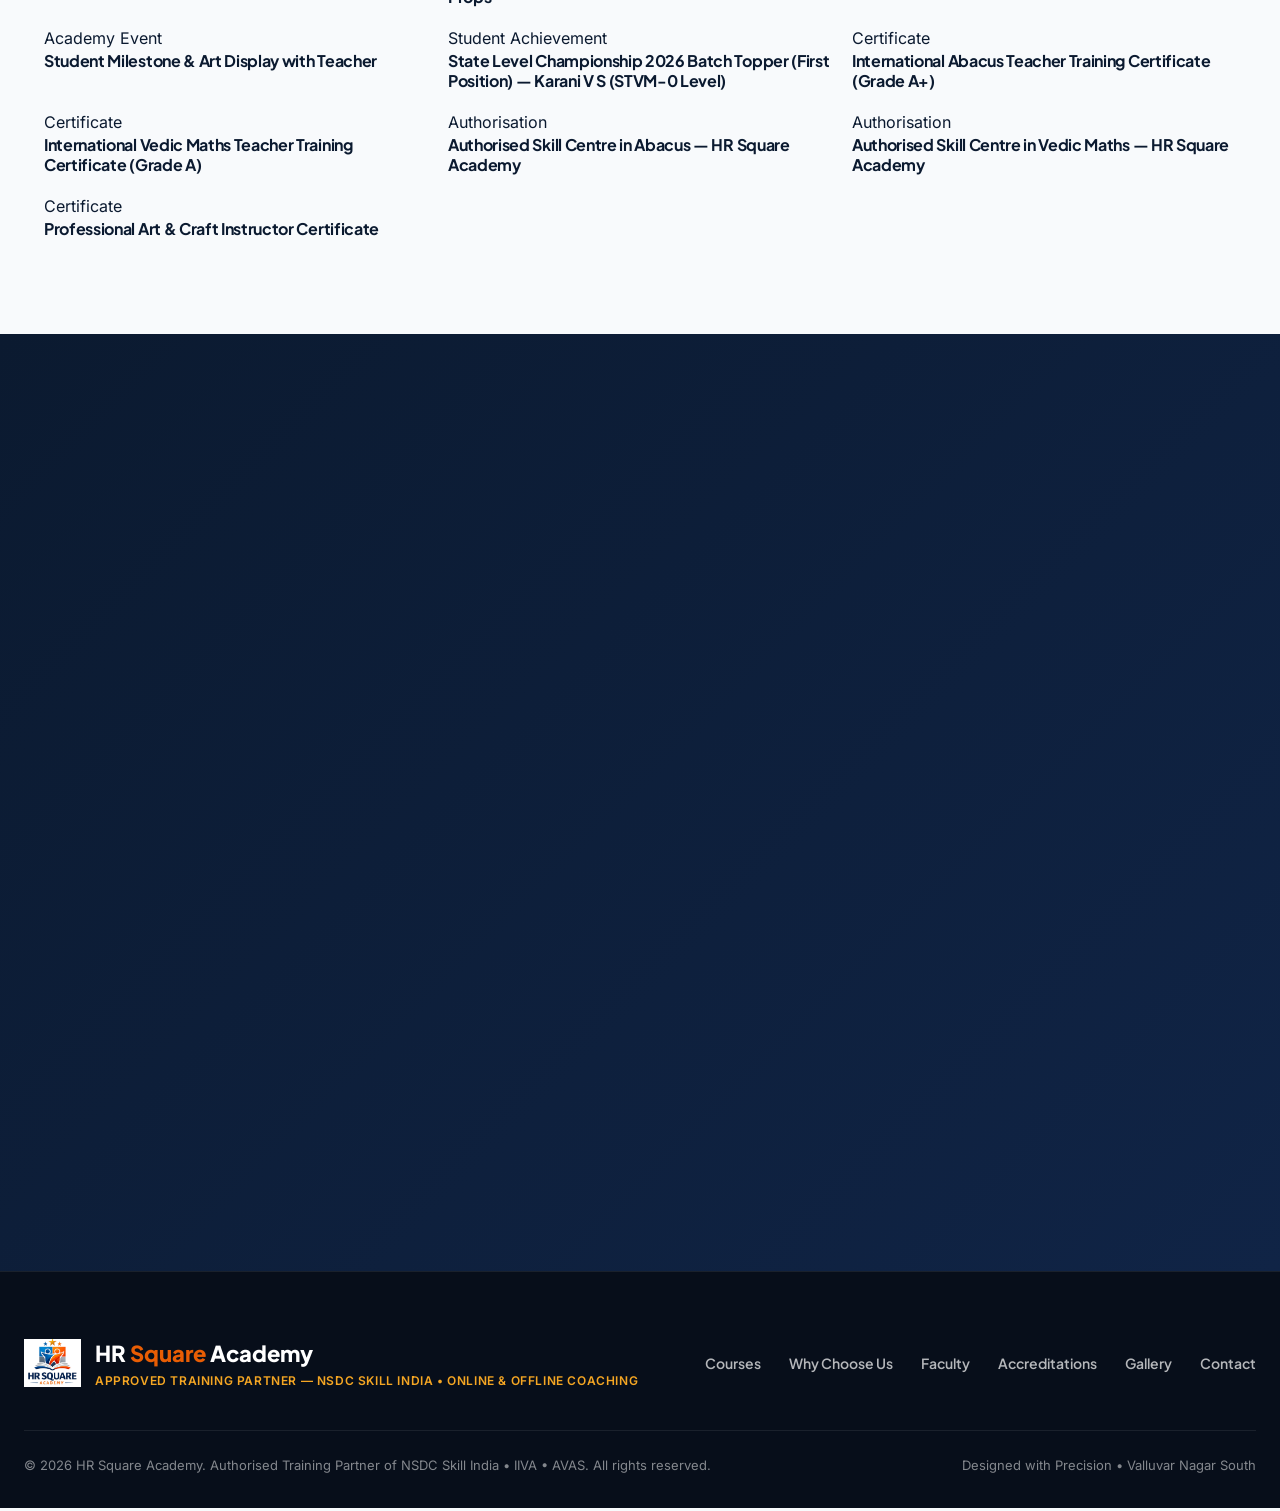
==== commit 7199c811: "Harden security: add UI media protection, disable video downloads, and strengthen headers" ====
--- a/index.html
+++ b/index.html
@@ -4,7 +4,7 @@
   <meta charset="UTF-8">
   <meta name="viewport" content="width=device-width, initial-scale=1.0">
   <meta http-equiv="X-UA-Compatible" content="IE=edge">
-  <meta http-equiv="Content-Security-Policy" content="default-src 'self'; script-src 'self'; style-src 'self'; font-src 'self' data:; img-src 'self' data: https://hrsquareacademy.in; media-src 'self'; connect-src 'self'; form-action 'self' https://wa.me; base-uri 'self';">
+  <meta http-equiv="Content-Security-Policy" content="default-src 'self'; script-src 'self'; style-src 'self'; font-src 'self' data:; img-src 'self' data: https://hrsquareacademy.in; media-src 'self'; connect-src 'self'; object-src 'none'; form-action 'self' https://wa.me; base-uri 'self'; upgrade-insecure-requests;">
 
   <title>HR Square Academy | Vedic Maths, Abacus, Hindi & School Maths Tuition (Online & Offline)</title>
   <meta name="description" content="HR Square Academy offers certified Online & Offline coaching in Vedic Maths, Abacus, Written & Spoken Hindi, and Classes 5th–12th Maths Tuition. NSDC Approved Partner. Flexible interactive online batches and campus classes. Call 9578532710.">
@@ -39,12 +39,12 @@
   <link rel="preload" href="assets/fonts/inter-latin.woff2" as="font" type="font/woff2" crossorigin>
 
   <!-- Self-Hosted Fonts Stylesheet (Zero CDN / Cross-Origin Dependency) -->
-  <link rel="stylesheet" href="assets/fonts/fonts.css?v=3.6">
+  <link rel="stylesheet" href="assets/fonts/fonts.css?v=3.8">
 
   <!-- Core Stylesheets (Versioned to Prevent Browser Caching) -->
-  <link rel="stylesheet" href="css/style.css?v=3.6">
-  <link rel="stylesheet" href="css/responsive.css?v=3.6">
-  <link rel="stylesheet" href="css/animations.css?v=3.6">
+  <link rel="stylesheet" href="css/style.css?v=3.8">
+  <link rel="stylesheet" href="css/responsive.css?v=3.8">
+  <link rel="stylesheet" href="css/animations.css?v=3.8">
 
   <!-- Schema.org JSON-LD Structured Data for Local Business & Education -->
   <script type="application/ld+json">
@@ -101,9 +101,9 @@
   </script>
 
   <!-- Scripts (Versioned to Bust Browser Cache) -->
-  <script src="js/main.js?v=3.6" defer></script>
-  <script src="js/gallery.js?v=3.6" defer></script>
-  <script src="js/lightbox.js?v=3.6" defer></script>
+  <script src="js/main.js?v=3.8" defer></script>
+  <script src="js/gallery.js?v=3.8" defer></script>
+  <script src="js/lightbox.js?v=3.8" defer></script>
 </head>
 <body>
 
@@ -114,7 +114,7 @@
   <header id="header">
     <nav class="nav-container" aria-label="Main Navigation">
       <a href="#hero" class="nav-brand" aria-label="HR Square Academy Homepage">
-        <img src="assets/images/logo/logo_clean.png" alt="HR Square Academy Logo" class="nav-logo-img" data-fallback="assets/images/logo/logo.jpeg">
+        <img src="assets/images/logo/logo_clean.png" alt="HR Square Academy Logo" class="nav-logo-img" data-fallback="assets/images/logo/logo.jpeg" draggable="false">
         <div class="nav-brand-text">
           <div class="nav-brand-name">HR <span>SQUARE</span> ACADEMY</div>
           <div class="nav-brand-sub">Approved Partner — NSDC Skill India</div>
@@ -215,7 +215,7 @@
 
           <!-- Feature Image Frame -->
           <div class="hero-photo-frame">
-            <img src="assets/images/gallery/WhatsApp%20Image%202026-10-09%20at%2012.46.22%20PM.jpeg" alt="HR Square Academy Students &amp; Faculty Community" loading="eager">
+            <img src="assets/images/gallery/WhatsApp%20Image%202026-10-09%20at%2012.46.22%20PM.jpeg" alt="HR Square Academy Students &amp; Faculty Community" loading="eager" draggable="false">
             <div class="hero-badge-overlay">
               <span class="badge-pulse"></span>
               Authentic Academy Moments
@@ -521,7 +521,7 @@
         <!-- Teacher 1: Mrs. S. Roopakokila (Featured) -->
         <div class="teacher-card teacher-card-featured animate-on-scroll">
           <div class="teacher-photo-frame">
-            <img src="assets/images/teachers/roopakokila.jpg" alt="Mrs. S. Roopakokila - Centre Head &amp; Senior Trainer" loading="lazy">
+            <img src="assets/images/teachers/roopakokila.jpg" alt="Mrs. S. Roopakokila - Centre Head &amp; Senior Trainer" loading="lazy" draggable="false">
             <div class="teacher-role-badge">👑 Centre Head &amp; Lead Trainer</div>
           </div>
           <div class="teacher-body">
@@ -558,7 +558,7 @@
         <!-- Teacher 2: S. Gayathri -->
         <div class="teacher-card animate-on-scroll">
           <div class="teacher-photo-frame">
-            <img src="assets/images/teachers/teacher_gayathri.jpg" alt="S. Gayathri - Faculty Hindi &amp; Academics" loading="lazy">
+            <img src="assets/images/teachers/teacher_gayathri.jpg" alt="S. Gayathri - Faculty Hindi &amp; Academics" loading="lazy" draggable="false">
             <div class="teacher-role-badge">🌟 Faculty — Hindi &amp; Academics</div>
           </div>
           <div class="teacher-body">
@@ -587,7 +587,7 @@
         <!-- Teacher 3: Ashwini A. -->
         <div class="teacher-card animate-on-scroll">
           <div class="teacher-photo-frame">
-            <img src="assets/images/teachers/teacher_ashwini.jpg" alt="Ashwini A. - Faculty Science &amp; Creative Arts" loading="lazy">
+            <img src="assets/images/teachers/teacher_ashwini.jpg" alt="Ashwini A. - Faculty Science &amp; Creative Arts" loading="lazy" draggable="false">
             <div class="teacher-role-badge">🎨 Faculty — Science &amp; Creative Arts</div>
           </div>
           <div class="teacher-body">
@@ -616,7 +616,7 @@
         <!-- Teacher 4: G. Naveena -->
         <div class="teacher-card animate-on-scroll">
           <div class="teacher-photo-frame">
-            <img src="assets/images/teachers/teacher_naveena.jpg" alt="G. Naveena - Faculty Hindi &amp; Academics" loading="lazy">
+            <img src="assets/images/teachers/teacher_naveena.jpg" alt="G. Naveena - Faculty Hindi &amp; Academics" loading="lazy" draggable="false">
             <div class="teacher-role-badge">⚡ Faculty — Hindi &amp; Academics</div>
           </div>
           <div class="teacher-body">
@@ -659,7 +659,7 @@
           <div class="achievement-badge-pill">🏆 Proud Student Achievement &amp; State Level Honour</div>
           <div class="achievement-inner">
             <div class="achievement-cert-preview" data-lightbox-src="assets/images/gallery/karani_certificate.jpg" data-lightbox-type="image" data-lightbox-caption="State Level Championship 2026 Batch Topper Merit Certificate — Karani V S (STVM-0 Level)">
-              <img src="assets/images/gallery/karani_certificate.jpg" alt="Merit Certificate - Karani V S" loading="lazy">
+              <img src="assets/images/gallery/karani_certificate.jpg" alt="Merit Certificate - Karani V S" loading="lazy" draggable="false">
               <div class="cert-hover-overlay">🔍 Click to View Full Certificate</div>
             </div>
             <div class="achievement-details">
@@ -689,7 +689,7 @@
         <div class="cert-grid">
           <div class="cert-card cert-card-achievement" data-lightbox-src="assets/images/gallery/karani_certificate.jpg" data-lightbox-type="image" data-lightbox-caption="State Level Championship 2026 Batch Topper Merit Certificate — Karani V S (STVM-0 Level)">
             <div class="cert-card-img-wrap">
-              <img src="assets/images/gallery/karani_certificate.jpg" alt="State Level Batch Topper Certificate - Karani V S" loading="lazy">
+              <img src="assets/images/gallery/karani_certificate.jpg" alt="State Level Batch Topper Certificate - Karani V S" loading="lazy" draggable="false">
               <div class="cert-hover-overlay">🔍</div>
             </div>
             <div class="cert-label cert-label-highlight">🏆 Karani V S (Batch Topper — 1st)</div>
@@ -697,7 +697,7 @@
 
           <div class="cert-card" data-lightbox-src="assets/images/gallery/WhatsApp%20Image%202026-10-14%20at%2010.04.01%20PM.jpeg" data-lightbox-type="image" data-lightbox-caption="International Abacus Teacher Training Certificate (Grade A+)">
             <div class="cert-card-img-wrap">
-              <img src="assets/images/gallery/WhatsApp%20Image%202026-10-14%20at%2010.04.01%20PM.jpeg" alt="Abacus Certificate Grade A+" loading="lazy">
+              <img src="assets/images/gallery/WhatsApp%20Image%202026-10-14%20at%2010.04.01%20PM.jpeg" alt="Abacus Certificate Grade A+" loading="lazy" draggable="false">
               <div class="cert-hover-overlay">🔍</div>
             </div>
             <div class="cert-label">Abacus Trainer (Grade A+)</div>
@@ -705,7 +705,7 @@
 
           <div class="cert-card" data-lightbox-src="assets/images/gallery/WhatsApp%20Image%202026-10-14%20at%2010.04.00%20PM.jpeg" data-lightbox-type="image" data-lightbox-caption="International Vedic Maths Teacher Training Certificate (Grade A)">
             <div class="cert-card-img-wrap">
-              <img src="assets/images/gallery/WhatsApp%20Image%202026-10-14%20at%2010.04.00%20PM.jpeg" alt="Vedic Maths Certificate Grade A" loading="lazy">
+              <img src="assets/images/gallery/WhatsApp%20Image%202026-10-14%20at%2010.04.00%20PM.jpeg" alt="Vedic Maths Certificate Grade A" loading="lazy" draggable="false">
               <div class="cert-hover-overlay">🔍</div>
             </div>
             <div class="cert-label">Vedic Maths Trainer (Grade A)</div>
@@ -713,7 +713,7 @@
 
           <div class="cert-card" data-lightbox-src="assets/images/gallery/WhatsApp%20Image%202026-10-14%20at%2010.04.01%20PM%20(2).jpeg" data-lightbox-type="image" data-lightbox-caption="Authorised Abacus Skill Centre — HR Square Academy">
             <div class="cert-card-img-wrap">
-              <img src="assets/images/gallery/WhatsApp%20Image%202026-10-14%20at%2010.04.01%20PM%20(2).jpeg" alt="Abacus Centre Authorisation" loading="lazy">
+              <img src="assets/images/gallery/WhatsApp%20Image%202026-10-14%20at%2010.04.01%20PM%20(2).jpeg" alt="Abacus Centre Authorisation" loading="lazy" draggable="false">
               <div class="cert-hover-overlay">🔍</div>
             </div>
             <div class="cert-label">Abacus Centre Authorisation</div>
@@ -721,7 +721,7 @@
 
           <div class="cert-card" data-lightbox-src="assets/images/gallery/WhatsApp%20Image%202026-10-14%20at%2010.04.01%20PM%20(3).jpeg" data-lightbox-type="image" data-lightbox-caption="Authorised Vedic Maths Skill Centre — HR Square Academy">
             <div class="cert-card-img-wrap">
-              <img src="assets/images/gallery/WhatsApp%20Image%202026-10-14%20at%2010.04.01%20PM%20(3).jpeg" alt="Vedic Maths Authorisation" loading="lazy">
+              <img src="assets/images/gallery/WhatsApp%20Image%202026-10-14%20at%2010.04.01%20PM%20(3).jpeg" alt="Vedic Maths Authorisation" loading="lazy" draggable="false">
               <div class="cert-hover-overlay">🔍</div>
             </div>
             <div class="cert-label">Vedic Maths Authorisation</div>
@@ -729,7 +729,7 @@
 
           <div class="cert-card" data-lightbox-src="assets/images/teachers/WhatsApp%20Image%202026-10-14%20at%2010.04.01%20PM%20(1).jpeg" data-lightbox-type="image" data-lightbox-caption="Art & Craft Professional Certificate — HR Square Academy">
             <div class="cert-card-img-wrap">
-              <img src="assets/images/teachers/WhatsApp%20Image%202026-10-14%20at%2010.04.01%20PM%20(1).jpeg" alt="Art and Craft Certificate" loading="lazy">
+              <img src="assets/images/teachers/WhatsApp%20Image%202026-10-14%20at%2010.04.01%20PM%20(1).jpeg" alt="Art and Craft Certificate" loading="lazy" draggable="false">
               <div class="cert-hover-overlay">🔍</div>
             </div>
             <div class="cert-label">Art &amp; Craft Teaching (Grade B)</div>
@@ -844,7 +844,7 @@
   <footer class="footer">
     <div class="footer-inner">
       <div class="footer-brand">
-        <img src="assets/images/logo/logo_clean.png" alt="HR Square Academy Logo" class="footer-logo-img" data-fallback="assets/images/logo/logo.jpeg">
+        <img src="assets/images/logo/logo_clean.png" alt="HR Square Academy Logo" class="footer-logo-img" data-fallback="assets/images/logo/logo.jpeg" draggable="false">
         <div>
           <div class="footer-brand-title">HR <span>Square</span> Academy</div>
           <div class="footer-tagline">Approved Training Partner — NSDC Skill India &bull; Online &amp; Offline Coaching</div>
--- a/css/style.css
+++ b/css/style.css
@@ -276,6 +276,16 @@
 img, picture, video {
   max-width: 100%;
   display: block;
+  -webkit-user-drag: none;
+  -khtml-user-drag: none;
+  -moz-user-drag: none;
+  -o-user-drag: none;
+  user-drag: none;
+  user-select: none;
+  -webkit-user-select: none;
+  -moz-user-select: none;
+  -ms-user-select: none;
+  -webkit-touch-callout: none;
 }
 
 a {
@@ -2071,6 +2081,11 @@
   object-fit: contain;
   border-radius: var(--radius-md);
   box-shadow: var(--shadow-xl);
+  -webkit-user-drag: none;
+  user-drag: none;
+  user-select: none;
+  -webkit-user-select: none;
+  -webkit-touch-callout: none;
 }
 
 .lightbox-media-container video {
@@ -2078,6 +2093,11 @@
   max-height: 75vh;
   border-radius: var(--radius-md);
   outline: none;
+  -webkit-user-drag: none;
+  user-drag: none;
+  user-select: none;
+  -webkit-user-select: none;
+  -webkit-touch-callout: none;
 }
 
 .lightbox-caption {
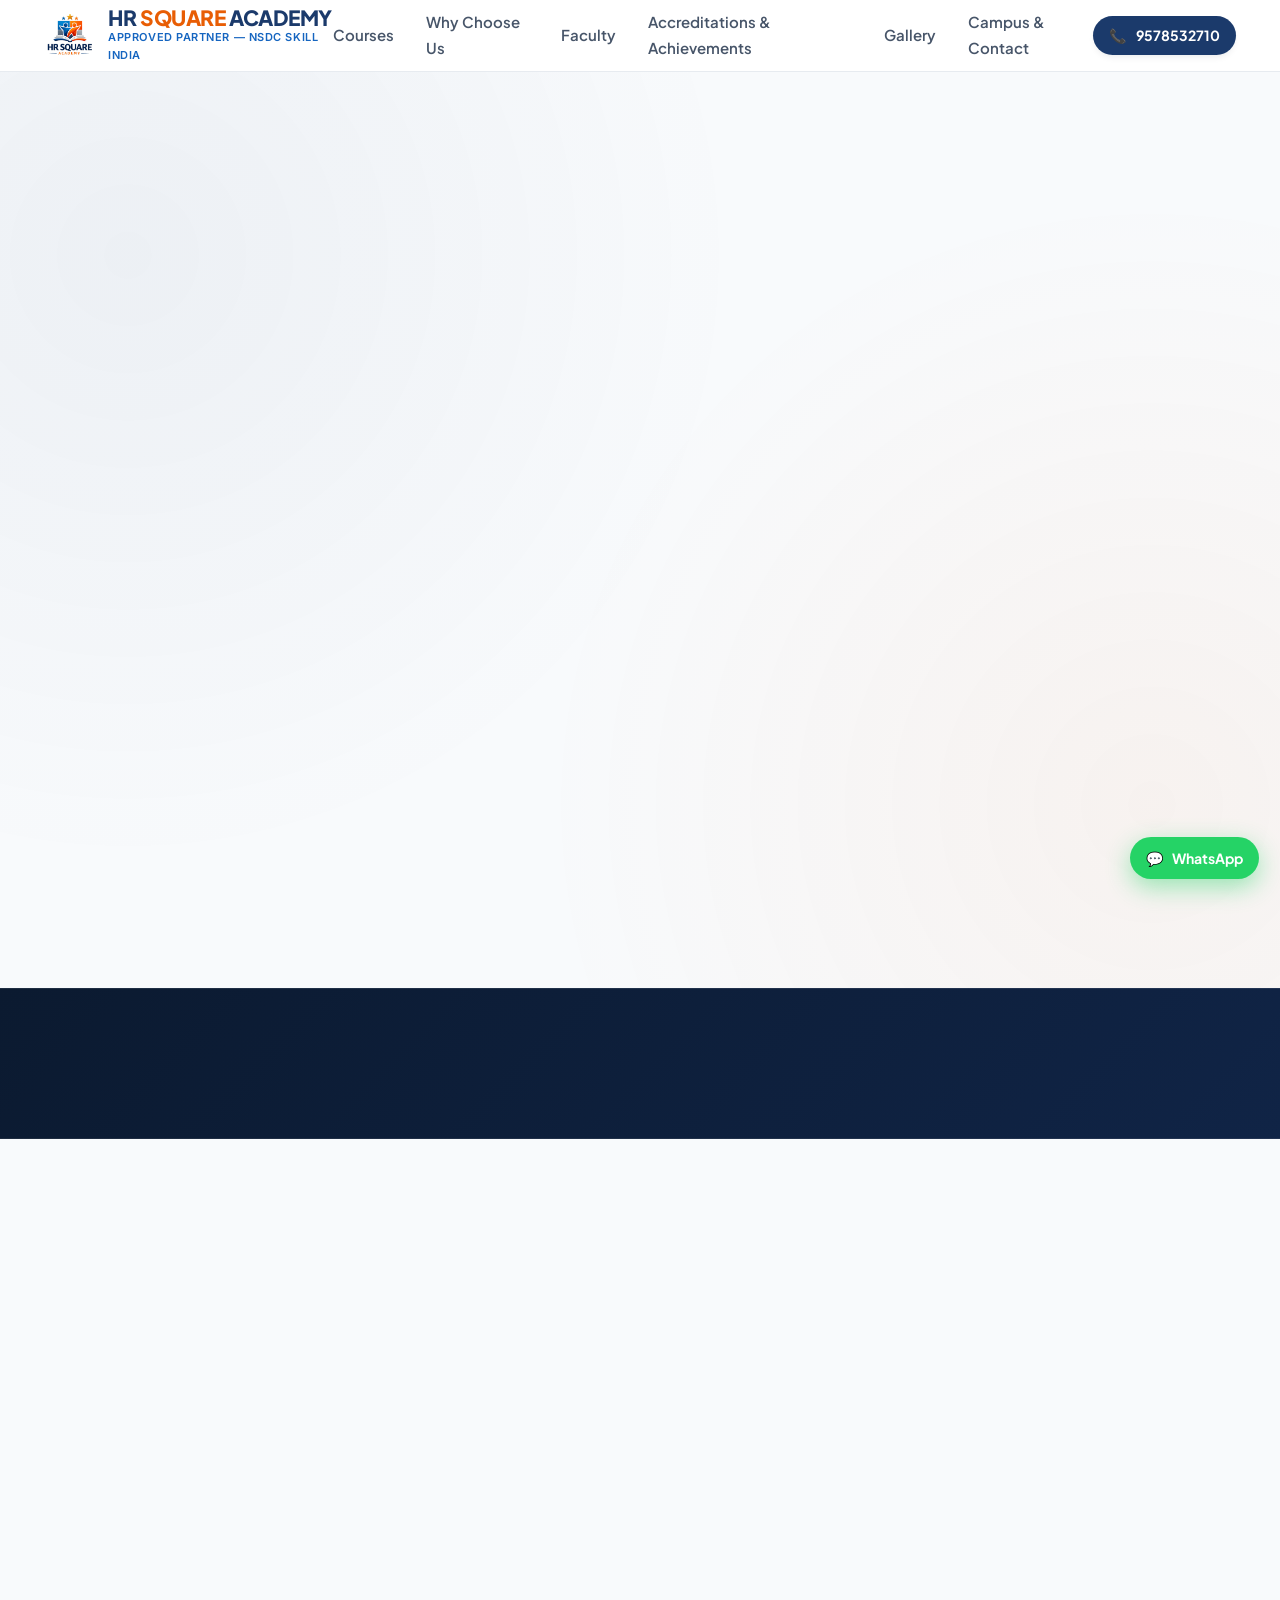
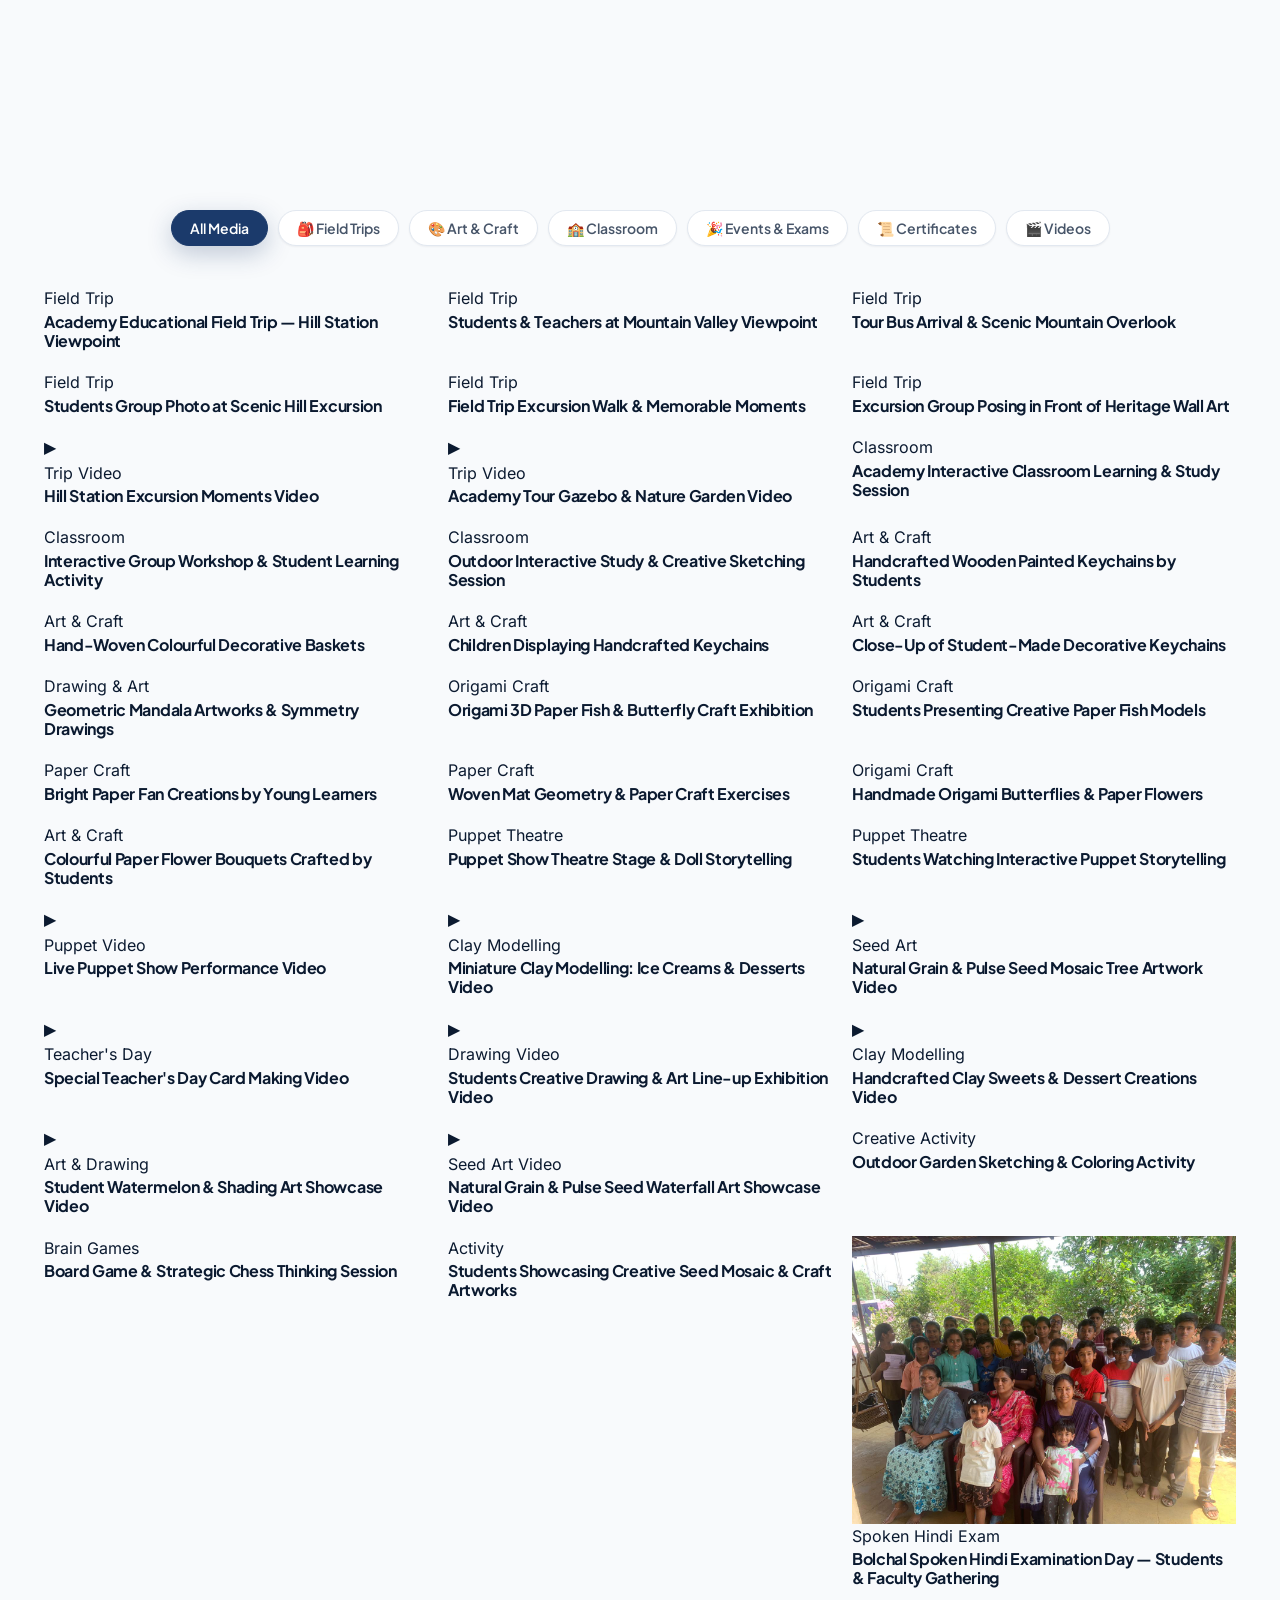
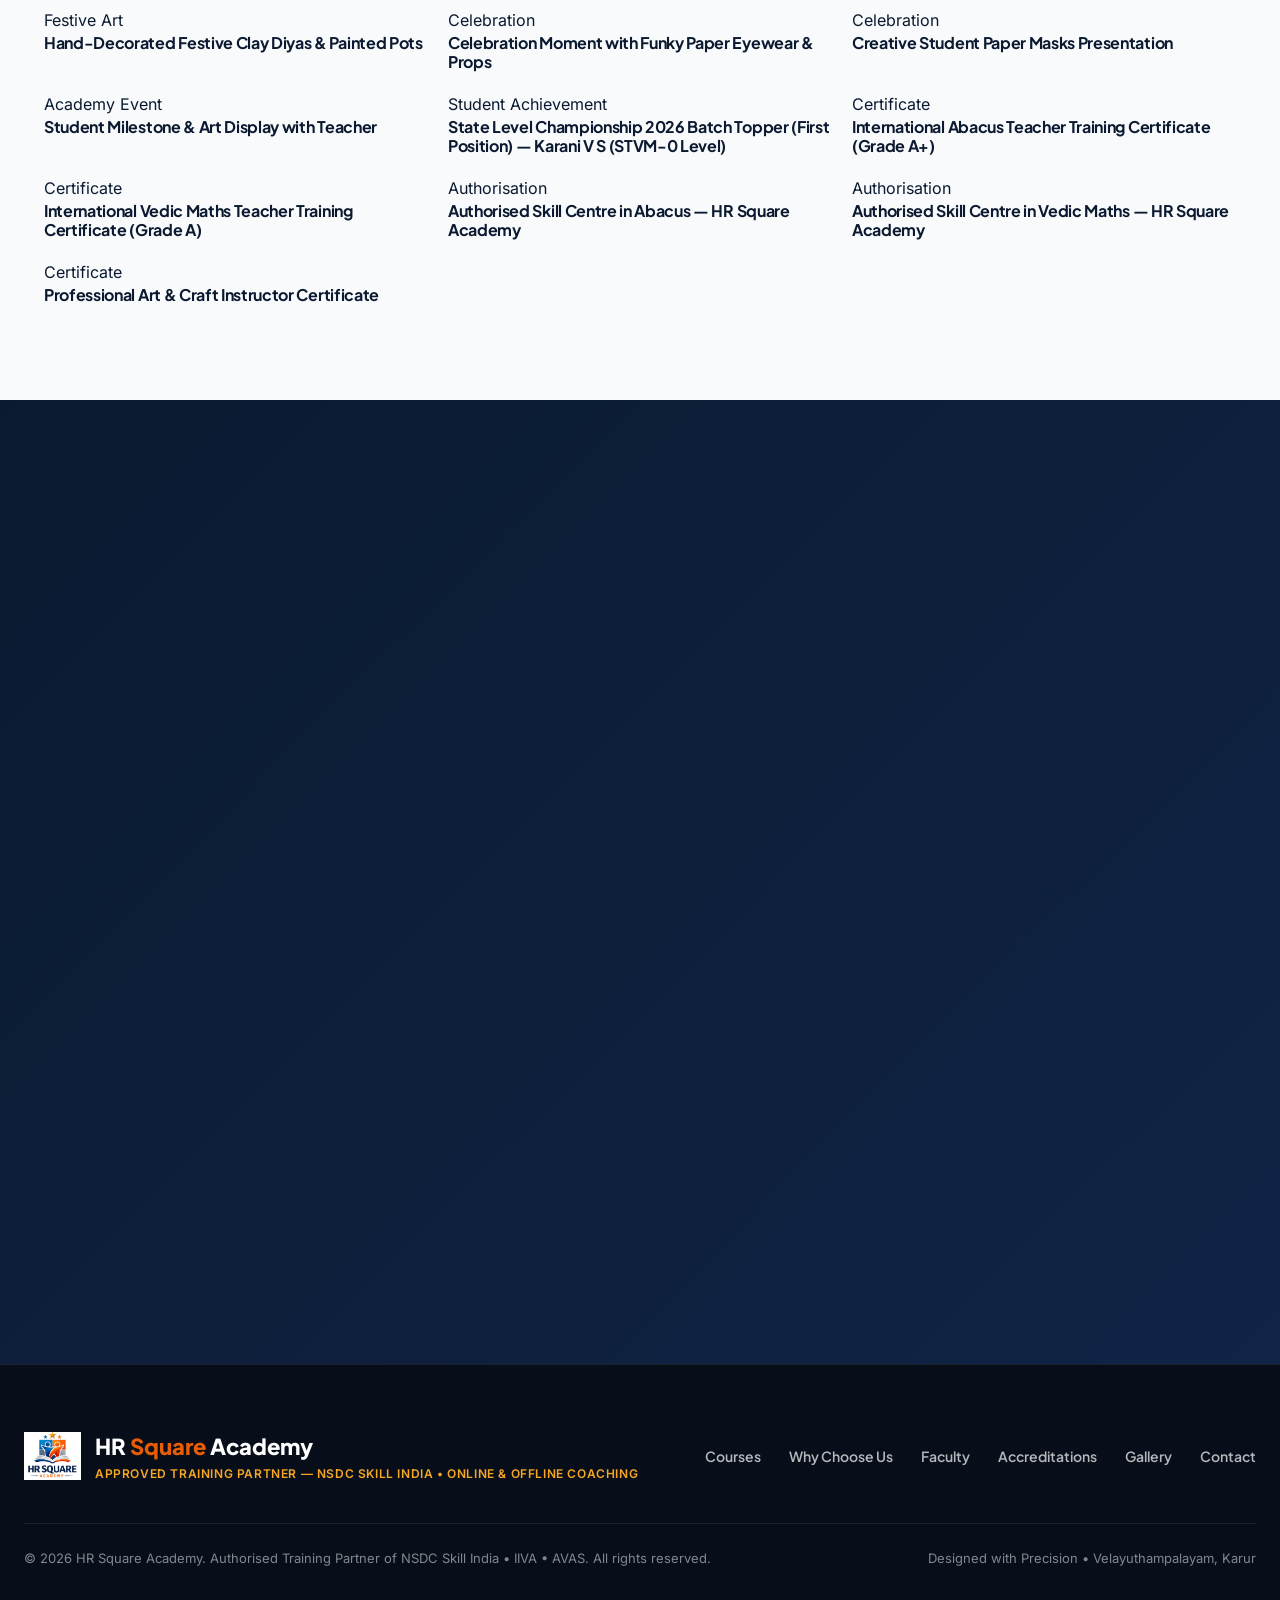
==== commit 1c30b23d: "Update campus address to include Velayuthampalayam, Karur, Tamil Nadu" ====
--- a/index.html
+++ b/index.html
@@ -39,12 +39,12 @@
   <link rel="preload" href="assets/fonts/inter-latin.woff2" as="font" type="font/woff2" crossorigin>
 
   <!-- Self-Hosted Fonts Stylesheet (Zero CDN / Cross-Origin Dependency) -->
-  <link rel="stylesheet" href="assets/fonts/fonts.css?v=3.8">
+  <link rel="stylesheet" href="assets/fonts/fonts.css?v=3.9">
 
   <!-- Core Stylesheets (Versioned to Prevent Browser Caching) -->
-  <link rel="stylesheet" href="css/style.css?v=3.8">
-  <link rel="stylesheet" href="css/responsive.css?v=3.8">
-  <link rel="stylesheet" href="css/animations.css?v=3.8">
+  <link rel="stylesheet" href="css/style.css?v=3.9">
+  <link rel="stylesheet" href="css/responsive.css?v=3.9">
+  <link rel="stylesheet" href="css/animations.css?v=3.9">
 
   <!-- Schema.org JSON-LD Structured Data for Local Business & Education -->
   <script type="application/ld+json">
@@ -59,8 +59,8 @@
     "description": "Expert coaching academy offering Abacus Mental Arithmetic, Vedic Maths, Written & Spoken Hindi, and School Maths Tuition for Classes 5th to 12th. Available in both Online & Offline classroom modes. Approved Training Partner of NSDC Skill India.",
     "address": {
       "@type": "PostalAddress",
-      "streetAddress": "Valluvar Nagar South, near Pugazhi Mandabam",
-      "addressLocality": "Valluvar Nagar",
+      "streetAddress": "Valluvar Nagar South, near Pugazhi Mandabam, Velayuthampalayam",
+      "addressLocality": "Velayuthampalayam, Karur",
       "addressRegion": "Tamil Nadu",
       "addressCountry": "IN"
     },
@@ -101,9 +101,9 @@
   </script>
 
   <!-- Scripts (Versioned to Bust Browser Cache) -->
-  <script src="js/main.js?v=3.8" defer></script>
-  <script src="js/gallery.js?v=3.8" defer></script>
-  <script src="js/lightbox.js?v=3.8" defer></script>
+  <script src="js/main.js?v=3.9" defer></script>
+  <script src="js/gallery.js?v=3.9" defer></script>
+  <script src="js/lightbox.js?v=3.9" defer></script>
 </head>
 <body>
 
@@ -235,7 +235,7 @@
 
             <div class="showcase-location">
               <span>📍</span>
-              <div><strong>Campus:</strong> Valluvar Nagar South, near Pugazhi Mandabam</div>
+              <div><strong>Campus:</strong> Valluvar Nagar South, near Pugazhi Mandabam, Velayuthampalayam, Karur, Tamil Nadu</div>
             </div>
 
             <div class="showcase-stats-strip">
@@ -312,7 +312,7 @@
               </div>
               <h4 class="mode-card-heading">Offline Classroom Batches</h4>
               <div class="mode-tag-pill tag-campus">
-                <span>📍</span> <strong>Valluvar Nagar South Campus</strong> &bull; near Pugazhi Mandabam
+                <span>📍</span> <strong>Valluvar Nagar South Campus</strong> &bull; near Pugazhi Mandabam, Velayuthampalayam, Karur
               </div>
               <ul class="mode-feature-list">
                 <li><span class="feat-check">✓</span> <span><strong>Hands-on Abacus:</strong> Physical instruments, tactile bead training &amp; live board demonstration</span></li>
@@ -321,7 +321,7 @@
                 <li><span class="feat-check">✓</span> <span><strong>Face-to-Face Mentorship:</strong> Immediate teacher assistance and personalized pacing</span></li>
               </ul>
               <div class="mode-audience-banner banner-navy">
-                <span>👥</span> <strong>Best for:</strong> Local students in Valluvar Nagar South
+                <span>👥</span> <strong>Best for:</strong> Local students in Velayuthampalayam, Karur &amp; Valluvar Nagar South
               </div>
               <a class="mode-card-btn btn-mode-navy" href="https://wa.me/919578532710?text=Hello%20HR%20Square%20Academy,%20I%20would%20like%20to%20enquire%20about%20Offline%20Campus%20batches." target="_blank" rel="noopener noreferrer">
                 <span>🏫</span> Enquire for Offline Classes &rarr;
@@ -496,7 +496,7 @@
           <div class="why-card animate-on-scroll">
             <div class="why-card-icon">🌐</div>
             <h3>Flexible Online &amp; Offline Modes</h3>
-            <p>Attend engaging in-person classroom batches at our Valluvar Nagar South centre or join live, interactive 2-way online sessions from home with verified equal individual attention.</p>
+            <p>Attend engaging in-person classroom batches at our Valluvar Nagar South centre (Velayuthampalayam, Karur) or join live, interactive 2-way online sessions from home with verified equal individual attention.</p>
           </div>
 
           <div class="why-card animate-on-scroll">
@@ -781,7 +781,7 @@
               <div class="contact-detail-icon">📍</div>
               <div class="contact-detail-text">
                 <strong>Academy Campus</strong>
-                <span>Valluvar Nagar South, near Pugazhi Mandabam</span>
+                <span>Valluvar Nagar South, near Pugazhi Mandabam, Velayuthampalayam, Karur, Tamil Nadu</span>
               </div>
             </div>
 
@@ -812,7 +812,7 @@
             </div>
           </div>
 
-          <a class="btn btn-outline btn-outline-white" href="https://www.google.com/maps/search/Valluvar+Nagar+South+near+Pugazhi+Mandabam" target="_blank" rel="noopener noreferrer">
+          <a class="btn btn-outline btn-outline-white" href="https://www.google.com/maps/search/Valluvar+Nagar+South+near+Pugazhi+Mandabam+Velayuthampalayam+Karur+Tamil+Nadu" target="_blank" rel="noopener noreferrer">
             <span>🗺️</span> Open Location in Google Maps
           </a>
         </div>
@@ -863,7 +863,7 @@
 
     <div class="footer-bottom">
       <div>&copy; 2026 HR Square Academy. Authorised Training Partner of NSDC Skill India &bull; IIVA &bull; AVAS. All rights reserved.</div>
-      <div>Designed with Precision &bull; Valluvar Nagar South</div>
+      <div>Designed with Precision &bull; Velayuthampalayam, Karur</div>
     </div>
   </footer>
 
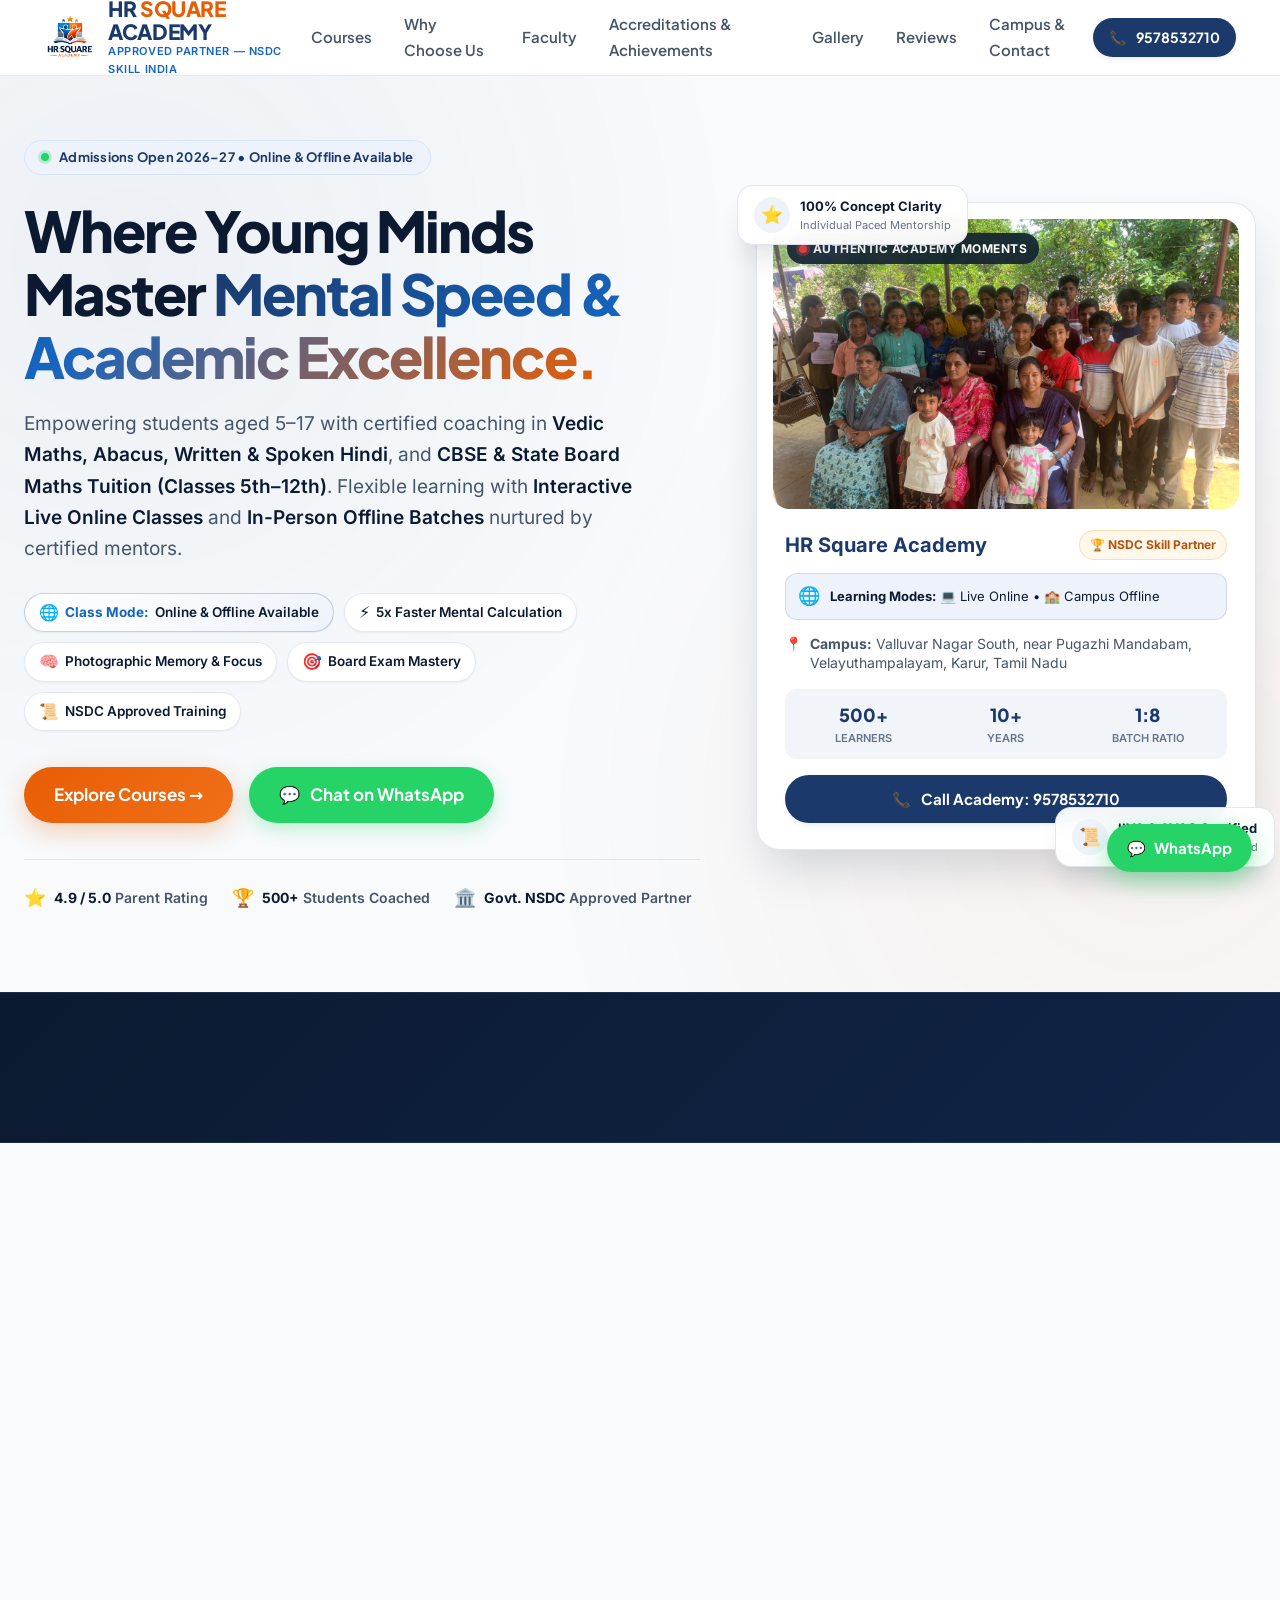
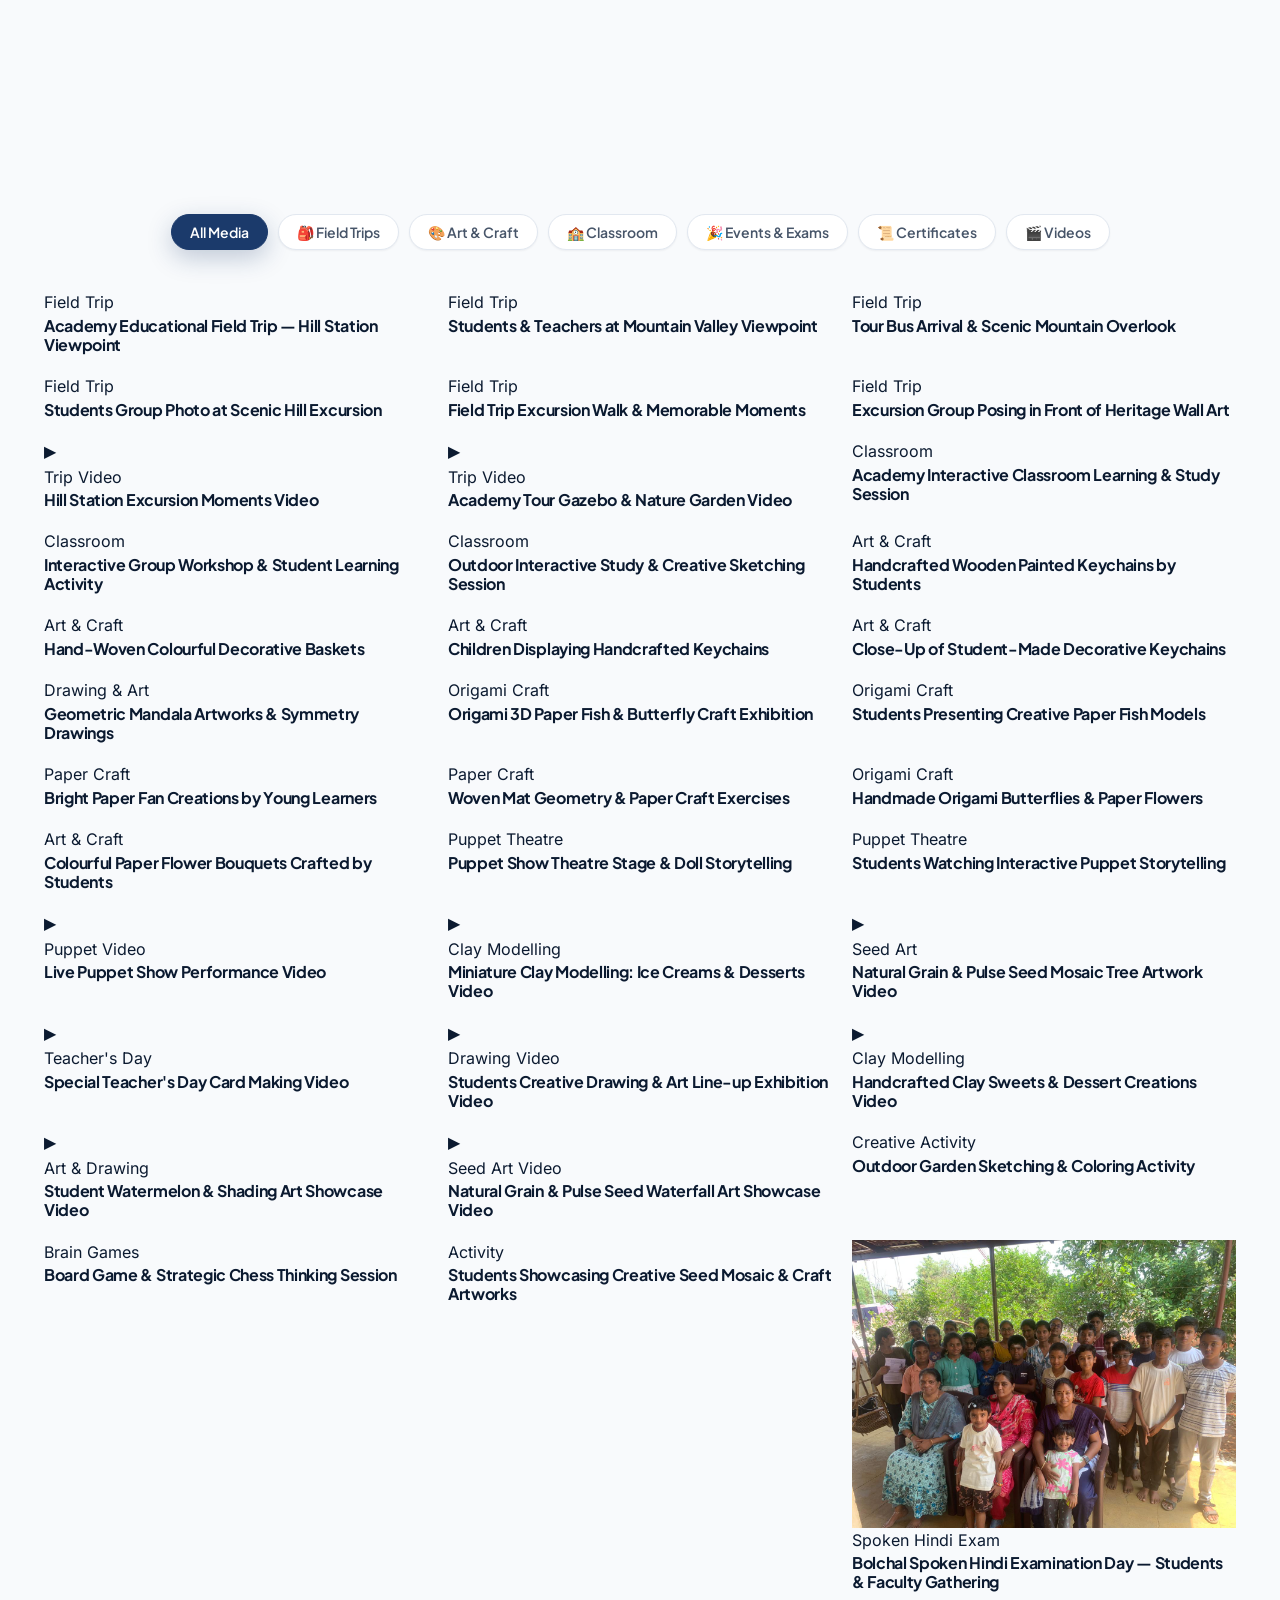
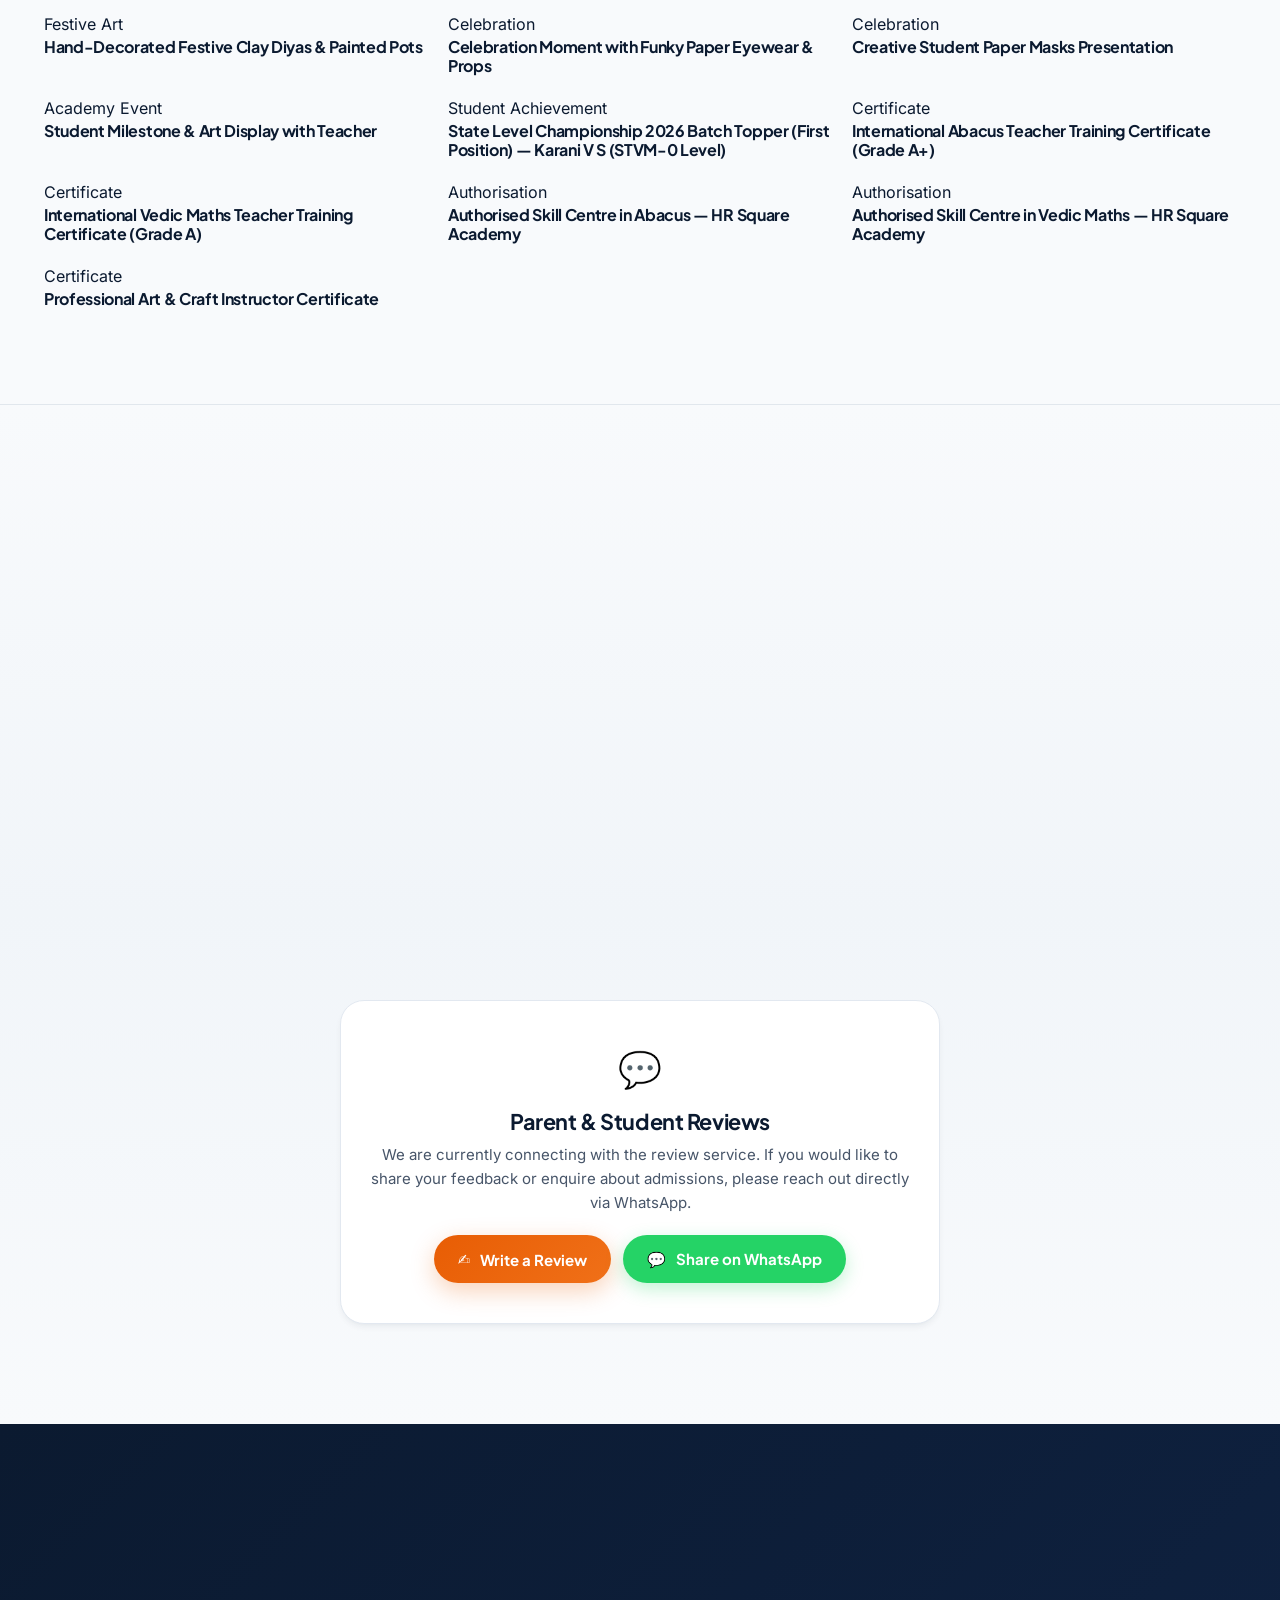
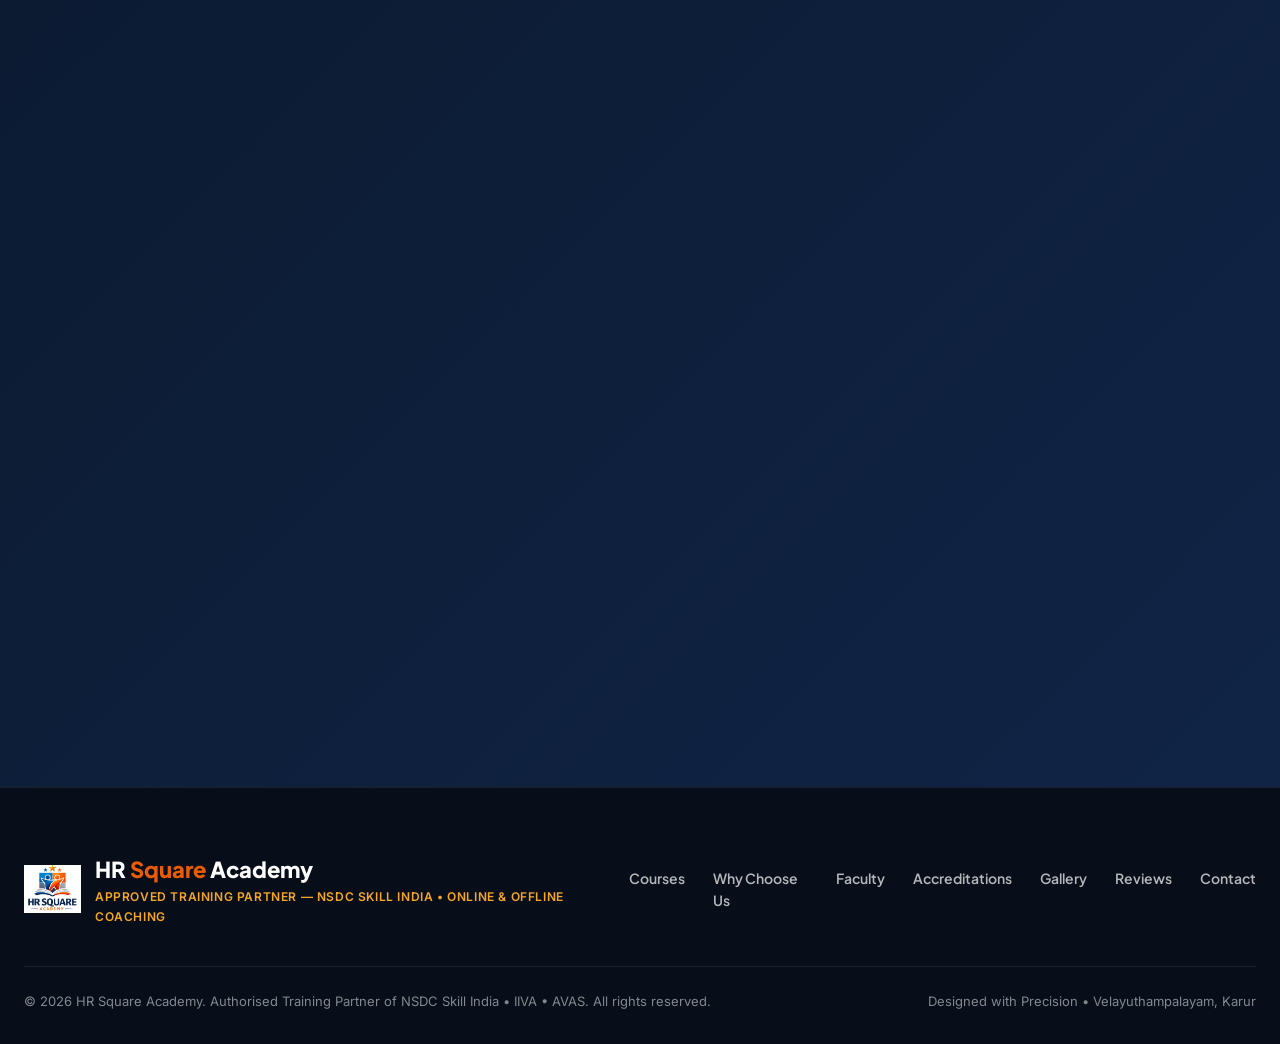
==== commit d6e89f96: "Add Parent & Student Review System with decoupled Django REST API and PostgreSQL" ====
--- a/index.html
+++ b/index.html
@@ -4,7 +4,7 @@
   <meta charset="UTF-8">
   <meta name="viewport" content="width=device-width, initial-scale=1.0">
   <meta http-equiv="X-UA-Compatible" content="IE=edge">
-  <meta http-equiv="Content-Security-Policy" content="default-src 'self'; script-src 'self'; style-src 'self'; font-src 'self' data:; img-src 'self' data: https://hrsquareacademy.in; media-src 'self'; connect-src 'self'; object-src 'none'; form-action 'self' https://wa.me; base-uri 'self'; upgrade-insecure-requests;">
+  <meta http-equiv="Content-Security-Policy" content="default-src 'self'; script-src 'self'; style-src 'self'; font-src 'self' data:; img-src 'self' data: https://hrsquareacademy.in; media-src 'self'; connect-src 'self' http://127.0.0.1:8000 http://localhost:8000 https://hr-square-reviews.onrender.com; object-src 'none'; form-action 'self' https://wa.me; base-uri 'self'; upgrade-insecure-requests;">
 
   <title>HR Square Academy | Vedic Maths, Abacus, Hindi & School Maths Tuition (Online & Offline)</title>
   <meta name="description" content="HR Square Academy offers certified Online & Offline coaching in Vedic Maths, Abacus, Written & Spoken Hindi, and Classes 5th–12th Maths Tuition. NSDC Approved Partner. Flexible interactive online batches and campus classes. Call 9578532710.">
@@ -39,12 +39,12 @@
   <link rel="preload" href="assets/fonts/inter-latin.woff2" as="font" type="font/woff2" crossorigin>
 
   <!-- Self-Hosted Fonts Stylesheet (Zero CDN / Cross-Origin Dependency) -->
-  <link rel="stylesheet" href="assets/fonts/fonts.css?v=3.9">
+  <link rel="stylesheet" href="assets/fonts/fonts.css?v=4.0">
 
   <!-- Core Stylesheets (Versioned to Prevent Browser Caching) -->
-  <link rel="stylesheet" href="css/style.css?v=3.9">
-  <link rel="stylesheet" href="css/responsive.css?v=3.9">
-  <link rel="stylesheet" href="css/animations.css?v=3.9">
+  <link rel="stylesheet" href="css/style.css?v=4.0">
+  <link rel="stylesheet" href="css/responsive.css?v=4.0">
+  <link rel="stylesheet" href="css/animations.css?v=4.0">
 
   <!-- Schema.org JSON-LD Structured Data for Local Business & Education -->
   <script type="application/ld+json">
@@ -101,9 +101,10 @@
   </script>
 
   <!-- Scripts (Versioned to Bust Browser Cache) -->
-  <script src="js/main.js?v=3.9" defer></script>
-  <script src="js/gallery.js?v=3.9" defer></script>
-  <script src="js/lightbox.js?v=3.9" defer></script>
+  <script src="js/main.js?v=4.0" defer></script>
+  <script src="js/gallery.js?v=4.0" defer></script>
+  <script src="js/lightbox.js?v=4.0" defer></script>
+  <script src="js/reviews.js?v=4.0" defer></script>
 </head>
 <body>
 
@@ -127,6 +128,7 @@
         <li><a href="#faculty">Faculty</a></li>
         <li><a href="#certs">Accreditations &amp; Achievements</a></li>
         <li><a href="#gallery">Gallery</a></li>
+        <li><a href="#reviews">Reviews</a></li>
         <li><a href="#contact">Campus &amp; Contact</a></li>
       </ul>
 
@@ -760,6 +762,54 @@
       <div class="gallery-grid" id="galleryGrid"></div>
     </section>
 
+    <!-- PARENT & STUDENT REVIEWS SECTION -->
+    <section id="reviews" class="reviews-section">
+      <div class="reviews-inner">
+        <div class="section-header animate-on-scroll">
+          <div class="section-pill">Community Feedback</div>
+          <h2 class="section-title">What Parents &amp; Students Say About Us</h2>
+          <p class="section-sub">Your experiences inspire us to keep learning and growing together.</p>
+        </div>
+
+        <!-- Rating Summary Bar (Computed live from PostgreSQL backend) -->
+        <div class="reviews-summary-bar animate-on-scroll" id="reviewsSummaryBar" hidden>
+          <div class="summary-score-box">
+            <span class="summary-big-num" id="summaryAvgRating">0.0</span>
+            <div class="summary-score-meta">
+              <div class="summary-stars" id="summaryStars" aria-hidden="true">★★★★★</div>
+              <div class="summary-count-text">Based on <strong id="summaryTotalCount">0</strong> verified parent &amp; student reviews</div>
+            </div>
+          </div>
+        </div>
+
+        <!-- Controls: Filter Tabs & Write Review Button -->
+        <div class="reviews-controls animate-on-scroll">
+          <div class="reviews-filter-group" id="reviewFilters" role="tablist" aria-label="Filter reviews by reviewer type">
+            <button class="review-filter-btn active" data-filter="all" role="tab" aria-selected="true">All Reviews</button>
+            <button class="review-filter-btn" data-filter="parent" role="tab" aria-selected="false">👨‍👩‍👦 Parents</button>
+            <button class="review-filter-btn" data-filter="student" role="tab" aria-selected="false">🎓 Students</button>
+          </div>
+
+          <button class="btn btn-primary btn-review-trigger" id="openReviewModalBtn" type="button">
+            <span>✍️</span> Write a Review
+          </button>
+        </div>
+
+        <!-- Submission Feedback Toast -->
+        <div class="review-toast" id="reviewToast" role="status" aria-live="polite" hidden></div>
+
+        <!-- Dynamic Reviews Grid -->
+        <div class="reviews-grid" id="reviewsGrid" aria-live="polite"></div>
+
+        <!-- Load More Reviews Button Container -->
+        <div class="reviews-load-more" id="reviewsLoadMoreContainer" hidden>
+          <button class="btn btn-outline" id="loadMoreReviewsBtn" type="button">
+            <span>↓</span> Load More Reviews
+          </button>
+        </div>
+      </div>
+    </section>
+
     <!-- CAMPUS LOCATION & CONTACT SECTION -->
     <section id="contact" class="contact-section">
       <div class="contact-inner">
@@ -857,6 +907,7 @@
         <a href="#faculty">Faculty</a>
         <a href="#certs">Accreditations</a>
         <a href="#gallery">Gallery</a>
+        <a href="#reviews">Reviews</a>
         <a href="#contact">Contact</a>
       </nav>
     </div>
@@ -874,6 +925,100 @@
 
   <!-- SCROLL TO TOP BUTTON -->
   <button class="scroll-top" id="scrollTop" aria-label="Scroll to top of page">&uarr;</button>
+
+  <!-- REVIEW SUBMISSION MODAL -->
+  <div id="reviewModal" class="review-modal" aria-hidden="true" role="dialog" aria-labelledby="reviewModalTitle">
+    <div class="review-modal-backdrop" id="reviewModalBackdrop"></div>
+    <div class="review-modal-window">
+      <div class="review-modal-header">
+        <div>
+          <h3 class="review-modal-title" id="reviewModalTitle">Share Your Experience</h3>
+          <p class="review-modal-sub">Tell us about your learning journey at HR Square Academy</p>
+        </div>
+        <button class="review-modal-close" id="closeReviewModalBtn" aria-label="Close review dialog">&times;</button>
+      </div>
+
+      <form class="review-form" id="reviewForm" novalidate>
+        <!-- Full Name -->
+        <div class="form-group">
+          <label for="reviewAuthorName" class="form-label">Your Name <span class="req">*</span></label>
+          <input type="text" id="reviewAuthorName" class="form-input" placeholder="e.g. Ramesh Kumar" required maxlength="60" autocomplete="name">
+          <div class="form-error" id="nameError">Please enter your name (minimum 2 characters).</div>
+        </div>
+
+        <!-- Reviewer Type & Course -->
+        <div class="form-row">
+          <div class="form-group">
+            <span class="form-label">I am a <span class="req">*</span></span>
+            <div class="role-selector" role="radiogroup" aria-label="Reviewer Type">
+              <label class="role-pill">
+                <input type="radio" name="reviewerType" value="Parent" checked>
+                <span>👨‍👩‍👦 Parent</span>
+              </label>
+              <label class="role-pill">
+                <input type="radio" name="reviewerType" value="Student">
+                <span>🎓 Student</span>
+              </label>
+            </div>
+          </div>
+
+          <div class="form-group">
+            <label for="reviewCourse" class="form-label">Course Enrolled <span class="req">*</span></label>
+            <select id="reviewCourse" class="form-select" required>
+              <option value="" disabled selected>Select Course...</option>
+              <option value="Abacus">Abacus</option>
+              <option value="Vedic Maths">Vedic Maths</option>
+              <option value="Written Hindi">Written Hindi</option>
+              <option value="Spoken Hindi">Spoken Hindi</option>
+              <option value="Maths Tuition">Maths Tuition</option>
+            </select>
+            <div class="form-error" id="courseError">Please select a course.</div>
+          </div>
+        </div>
+
+        <!-- Rating Stars -->
+        <div class="form-group">
+          <span class="form-label">Your Rating <span class="req">*</span></span>
+          <div class="star-rating-widget" id="starRatingWidget" role="radiogroup" aria-label="Star Rating">
+            <button type="button" class="star-btn active" data-star="1" aria-label="1 star">★</button>
+            <button type="button" class="star-btn active" data-star="2" aria-label="2 stars">★</button>
+            <button type="button" class="star-btn active" data-star="3" aria-label="3 stars">★</button>
+            <button type="button" class="star-btn active" data-star="4" aria-label="4 stars">★</button>
+            <button type="button" class="star-btn active" data-star="5" aria-label="5 stars">★</button>
+            <span class="rating-label" id="ratingScoreText">5 out of 5 Stars</span>
+          </div>
+          <input type="hidden" id="reviewRating" value="5">
+          <div class="form-error" id="ratingError">Please select a star rating.</div>
+        </div>
+
+        <!-- Review Message -->
+        <div class="form-group">
+          <div class="form-label-row">
+            <label for="reviewMessage" class="form-label">Your Review <span class="req">*</span></label>
+            <span class="char-count" id="reviewCharCount">0 / 500</span>
+          </div>
+          <textarea id="reviewMessage" class="form-textarea" rows="4" placeholder="Share specific details about teacher support, calculation speed progress, or your child's experience..." required minlength="20" maxlength="500"></textarea>
+          <div class="form-error" id="messageError">Please share at least 20 characters about your experience.</div>
+        </div>
+
+        <!-- Storage Notice -->
+        <div class="form-notice">
+          <span class="notice-icon" aria-hidden="true">🔒</span>
+          <p><strong>Verified Academy Reviews:</strong> Your review will be saved securely in the academy's PostgreSQL database and displayed live to help new parents and students.</p>
+        </div>
+
+        <div class="form-error form-error-general" id="generalFormError"></div>
+
+        <!-- Modal Actions -->
+        <div class="form-actions">
+          <button type="button" class="btn btn-outline btn-sm" id="cancelReviewBtn">Cancel</button>
+          <button type="submit" class="btn btn-primary" id="submitReviewBtn">
+            <span>🚀</span> Submit Review
+          </button>
+        </div>
+      </form>
+    </div>
+  </div>
 
   <!-- LIGHTBOX MODAL CONTAINER -->
   <div id="lightboxModal" class="lightbox" aria-hidden="true" role="dialog" aria-label="Media Lightbox Preview">
--- a/css/style.css
+++ b/css/style.css
@@ -2578,3 +2578,780 @@
   display: flex !important;
 }
 
+/* =============================================================================
+ * PARENT & STUDENT REVIEWS SECTION & MODAL FORM
+ * Follows Navy-Blue & Gold Brand Tokens (Plus Jakarta Sans & Inter)
+ * ============================================================================= */
+
+.reviews-section {
+  padding: 100px 0;
+  background: linear-gradient(180deg, var(--color-bg-body) 0%, #F1F5F9 50%, var(--color-bg-body) 100%);
+  border-top: 1px solid var(--color-border);
+  position: relative;
+}
+
+.reviews-inner {
+  max-width: var(--container-width);
+  margin: 0 auto;
+  padding: 0 24px;
+}
+
+/* Reviews Summary Bar */
+.reviews-summary-bar {
+  display: flex;
+  align-items: center;
+  justify-content: center;
+  margin-bottom: 32px;
+}
+
+.summary-score-box {
+  background: var(--color-bg-card);
+  border: 1.5px solid var(--color-border-subtle);
+  border-radius: var(--radius-lg);
+  padding: 16px 28px;
+  display: inline-flex;
+  align-items: center;
+  gap: 18px;
+  box-shadow: var(--shadow-sm);
+}
+
+.summary-big-num {
+  font-family: var(--font-display);
+  font-size: 2.5rem;
+  font-weight: 800;
+  color: var(--color-primary-dark);
+  line-height: 1;
+}
+
+.summary-score-meta {
+  display: flex;
+  flex-direction: column;
+  gap: 4px;
+}
+
+.summary-stars {
+  color: var(--color-gold);
+  font-size: 1.25rem;
+  letter-spacing: 2px;
+  line-height: 1;
+}
+
+.summary-count-text {
+  font-family: var(--font-body);
+  font-size: 0.875rem;
+  color: var(--color-text-muted);
+}
+
+/* Controls Bar (Filter Pills & Write Review Button) */
+.reviews-controls {
+  display: flex;
+  justify-content: space-between;
+  align-items: center;
+  flex-wrap: wrap;
+  gap: 16px;
+  margin-bottom: 36px;
+}
+
+.reviews-filter-group {
+  display: flex;
+  align-items: center;
+  flex-wrap: wrap;
+  gap: 10px;
+}
+
+.review-filter-btn {
+  padding: 8px 18px;
+  border-radius: var(--radius-full);
+  background: var(--color-bg-card);
+  border: 1px solid var(--color-border-subtle);
+  font-family: var(--font-display);
+  font-size: 0.875rem;
+  font-weight: 600;
+  color: var(--color-text-muted);
+  cursor: pointer;
+  transition: all 0.2s ease;
+}
+
+.review-filter-btn:hover {
+  background: var(--color-primary-tint);
+  color: var(--color-primary);
+  border-color: var(--color-primary-light);
+}
+
+.review-filter-btn.active {
+  background: var(--color-primary);
+  color: var(--color-text-white);
+  border-color: var(--color-primary);
+  box-shadow: var(--shadow-glow-blue);
+}
+
+.btn-review-trigger {
+  padding: 10px 22px;
+  font-size: 0.9375rem;
+}
+
+/* Toast Message */
+.review-toast {
+  background: #065F46;
+  color: #FFFFFF;
+  padding: 14px 20px;
+  border-radius: var(--radius-md);
+  box-shadow: var(--shadow-lg);
+  font-family: var(--font-display);
+  font-size: 0.9375rem;
+  font-weight: 600;
+  margin-bottom: 24px;
+  display: flex;
+  align-items: center;
+  gap: 10px;
+  opacity: 0;
+  transform: translateY(-8px);
+  transition: opacity 0.3s ease, transform 0.3s ease;
+}
+
+.review-toast.is-visible {
+  opacity: 1;
+  transform: translateY(0);
+}
+
+/* Reviews Grid */
+.reviews-grid {
+  display: grid;
+  grid-template-columns: repeat(auto-fill, minmax(340px, 1fr));
+  gap: 28px;
+}
+
+/* Review Card */
+.review-card {
+  background: var(--color-bg-card);
+  border-radius: var(--radius-lg);
+  border: 1px solid var(--color-border-subtle);
+  border-top: 3.5px solid var(--color-gold);
+  padding: 28px;
+  box-shadow: var(--shadow-sm);
+  display: flex;
+  flex-direction: column;
+  transition: transform 0.3s cubic-bezier(0.16, 1, 0.3, 1), box-shadow 0.3s cubic-bezier(0.16, 1, 0.3, 1), border-color 0.3s ease;
+  position: relative;
+}
+
+.review-card:hover {
+  transform: translateY(-5px);
+  box-shadow: var(--shadow-xl);
+  border-color: rgba(27, 58, 107, 0.22);
+}
+
+.review-card-header {
+  display: flex;
+  align-items: center;
+  gap: 14px;
+  margin-bottom: 12px;
+}
+
+.reviewer-avatar {
+  width: 48px;
+  height: 48px;
+  border-radius: 50%;
+  background: linear-gradient(135deg, var(--color-primary) 0%, var(--color-royal-blue) 100%);
+  border: 2px solid var(--color-gold);
+  color: #FFFFFF;
+  display: flex;
+  align-items: center;
+  justify-content: center;
+  font-family: var(--font-display);
+  font-weight: 800;
+  font-size: 1.05rem;
+  letter-spacing: 0.5px;
+  flex-shrink: 0;
+  box-shadow: 0 4px 10px rgba(27, 58, 107, 0.2);
+}
+
+.reviewer-meta {
+  flex-grow: 1;
+}
+
+.reviewer-name {
+  font-size: 1.05rem;
+  font-weight: 700;
+  color: var(--color-primary-dark);
+  margin-bottom: 4px;
+  line-height: 1.25;
+}
+
+.reviewer-sub-row {
+  display: flex;
+  align-items: center;
+  gap: 8px;
+  flex-wrap: wrap;
+}
+
+.reviewer-type-badge {
+  display: inline-flex;
+  align-items: center;
+  gap: 4px;
+  padding: 3px 9px;
+  border-radius: var(--radius-full);
+  font-family: var(--font-display);
+  font-size: 0.75rem;
+  font-weight: 700;
+  text-transform: uppercase;
+  letter-spacing: 0.04em;
+}
+
+.reviewer-type-badge.badge-parent {
+  background: var(--color-primary-tint);
+  color: var(--color-primary);
+  border: 1px solid var(--color-primary-light);
+}
+
+.reviewer-type-badge.badge-student {
+  background: #EFF6FF;
+  color: var(--color-royal-blue);
+  border: 1px solid #BFDBFE;
+}
+
+.review-date {
+  font-size: 0.8125rem;
+  color: var(--color-text-light);
+  font-weight: 500;
+}
+
+.review-course-badge {
+  display: inline-flex;
+  align-items: center;
+  gap: 6px;
+  padding: 5px 12px;
+  background: var(--color-gold-tint);
+  border: 1px solid rgba(245, 166, 35, 0.4);
+  border-radius: var(--radius-full);
+  color: #925404;
+  font-family: var(--font-display);
+  font-size: 0.8125rem;
+  font-weight: 600;
+  margin: 10px 0 14px 0;
+  width: fit-content;
+}
+
+.review-rating-row {
+  display: flex;
+  align-items: center;
+  gap: 8px;
+  margin-bottom: 14px;
+}
+
+.review-stars-gold {
+  color: var(--color-gold);
+  font-size: 1.15rem;
+  letter-spacing: 2px;
+  line-height: 1;
+}
+
+.review-score {
+  font-family: var(--font-display);
+  font-size: 0.875rem;
+  font-weight: 700;
+  color: var(--color-text-muted);
+}
+
+.review-body {
+  flex-grow: 1;
+  margin-bottom: 16px;
+}
+
+.review-text {
+  font-size: 0.9375rem;
+  line-height: 1.65;
+  color: var(--color-text-main);
+  margin: 0;
+  word-break: break-word;
+}
+
+.review-card-footer {
+  padding-top: 14px;
+  border-top: 1px solid var(--color-border-subtle);
+  display: flex;
+  align-items: center;
+  justify-content: flex-end;
+}
+
+.review-status-tag {
+  font-size: 0.75rem;
+  font-weight: 600;
+  color: var(--color-text-light);
+  display: inline-flex;
+  align-items: center;
+  gap: 5px;
+  background: var(--color-bg-surface);
+  padding: 3px 8px;
+  border-radius: var(--radius-sm);
+}
+
+.review-verified-pill {
+  font-size: 0.775rem;
+  font-weight: 600;
+  color: #065F46;
+  background: #ECFDF5;
+  border: 1px solid rgba(16, 185, 129, 0.35);
+  padding: 4px 10px;
+  border-radius: var(--radius-full);
+  display: inline-flex;
+  align-items: center;
+  gap: 5px;
+}
+
+/* Loading State & Spinners */
+.reviews-loading-state {
+  grid-column: 1 / -1;
+  text-align: center;
+  padding: 48px 24px;
+  color: var(--color-text-muted);
+}
+
+.spinner {
+  width: 36px;
+  height: 36px;
+  border: 3.5px solid rgba(27, 58, 107, 0.15);
+  border-top-color: var(--color-primary);
+  border-radius: 50%;
+  margin: 0 auto 14px auto;
+  animation: spin 0.8s linear infinite;
+}
+
+.spinner-sm {
+  display: inline-block;
+  width: 14px;
+  height: 14px;
+  border: 2px solid rgba(255, 255, 255, 0.35);
+  border-top-color: #FFFFFF;
+  border-radius: 50%;
+  animation: spin 0.8s linear infinite;
+  vertical-align: middle;
+  margin-right: 6px;
+}
+
+@keyframes spin {
+  to { transform: rotate(360deg); }
+}
+
+/* Load More Container */
+.reviews-load-more {
+  text-align: center;
+  margin-top: 36px;
+}
+
+.reviews-load-more .btn {
+  padding: 10px 24px;
+  font-size: 0.9375rem;
+}
+
+/* Offline Fallback Banner */
+.reviews-offline-banner {
+  grid-column: 1 / -1;
+  text-align: center;
+  padding: 40px 24px;
+  background: var(--color-bg-card);
+  border-radius: var(--radius-xl);
+  border: 1px solid var(--color-border-subtle);
+  box-shadow: var(--shadow-sm);
+  max-width: 600px;
+  margin: 0 auto;
+}
+
+.offline-icon {
+  font-size: 2.2rem;
+  margin-bottom: 12px;
+}
+
+.reviews-offline-banner h3 {
+  font-size: 1.35rem;
+  color: var(--color-primary-dark);
+  margin-bottom: 8px;
+}
+
+.reviews-offline-banner p {
+  color: var(--color-text-muted);
+  font-size: 0.9375rem;
+  line-height: 1.6;
+  margin-bottom: 20px;
+}
+
+.offline-actions {
+  display: flex;
+  justify-content: center;
+  gap: 12px;
+  flex-wrap: wrap;
+}
+
+.form-error-general {
+  background: #FEF2F2;
+  border: 1px solid #FCA5A5;
+  color: #B91C1C;
+  padding: 10px 14px;
+  border-radius: var(--radius-md);
+  margin-bottom: 16px;
+  font-size: 0.85rem;
+}
+
+/* Empty State Card */
+.reviews-empty-state {
+  grid-column: 1 / -1;
+  text-align: center;
+  padding: 56px 28px;
+  background: #FFFFFF;
+  border-radius: var(--radius-xl);
+  border: 2px dashed rgba(27, 58, 107, 0.18);
+  box-shadow: var(--shadow-sm);
+  max-width: 640px;
+  margin: 10px auto;
+}
+
+.empty-icon-wrap {
+  margin-bottom: 16px;
+}
+
+.empty-stars {
+  font-size: 2.2rem;
+  color: var(--color-gold);
+  letter-spacing: 4px;
+}
+
+.empty-title {
+  font-size: 1.5rem;
+  font-weight: 800;
+  color: var(--color-primary-dark);
+  margin-bottom: 12px;
+  letter-spacing: -0.02em;
+}
+
+.empty-desc {
+  font-size: 0.95rem;
+  line-height: 1.65;
+  color: var(--color-text-muted);
+  max-width: 480px;
+  margin: 0 auto 24px auto;
+}
+
+.empty-cta {
+  display: inline-flex;
+}
+
+/* =============================================================================
+ * REVIEW SUBMISSION MODAL
+ * ============================================================================= */
+
+.review-modal {
+  position: fixed;
+  inset: 0;
+  z-index: 2000;
+  display: none;
+  align-items: center;
+  justify-content: center;
+  padding: 20px;
+}
+
+.review-modal.active {
+  display: flex;
+}
+
+.review-modal-backdrop {
+  position: absolute;
+  inset: 0;
+  background: rgba(11, 26, 48, 0.75);
+  backdrop-filter: blur(5px);
+  -webkit-backdrop-filter: blur(5px);
+}
+
+.review-modal-window {
+  position: relative;
+  background: #FFFFFF;
+  width: 100%;
+  max-width: 580px;
+  max-height: 90vh;
+  overflow-y: auto;
+  border-radius: var(--radius-xl);
+  box-shadow: 0 25px 60px rgba(11, 26, 48, 0.35);
+  border: 1px solid rgba(27, 58, 107, 0.14);
+  z-index: 10;
+  animation: modalFadeIn 0.3s cubic-bezier(0.16, 1, 0.3, 1);
+}
+
+@keyframes modalFadeIn {
+  from {
+    opacity: 0;
+    transform: scale(0.95) translateY(12px);
+  }
+  to {
+    opacity: 1;
+    transform: scale(1) translateY(0);
+  }
+}
+
+.review-modal-header {
+  display: flex;
+  align-items: flex-start;
+  justify-content: space-between;
+  gap: 16px;
+  padding: 28px 32px 20px 32px;
+  border-bottom: 1px solid var(--color-border-subtle);
+  background: linear-gradient(135deg, #FFFFFF 0%, var(--color-primary-tint) 100%);
+  border-top: 4px solid var(--color-primary);
+  border-radius: var(--radius-xl) var(--radius-xl) 0 0;
+}
+
+.review-modal-title {
+  font-size: 1.375rem;
+  font-weight: 800;
+  color: var(--color-primary-dark);
+  margin-bottom: 4px;
+}
+
+.review-modal-sub {
+  font-size: 0.875rem;
+  color: var(--color-text-muted);
+  margin: 0;
+}
+
+.review-modal-close {
+  background: transparent;
+  border: none;
+  font-size: 1.75rem;
+  line-height: 1;
+  color: var(--color-text-light);
+  cursor: pointer;
+  padding: 4px 8px;
+  border-radius: var(--radius-sm);
+  transition: color 0.2s ease, background 0.2s ease;
+}
+
+.review-modal-close:hover {
+  color: var(--color-primary-dark);
+  background: rgba(11, 26, 48, 0.08);
+}
+
+/* Modal Form Controls */
+.review-form {
+  padding: 24px 32px 32px 32px;
+}
+
+.form-group {
+  margin-bottom: 20px;
+}
+
+.form-row {
+  display: grid;
+  grid-template-columns: 1fr 1fr;
+  gap: 16px;
+}
+
+.form-label {
+  display: block;
+  font-family: var(--font-display);
+  font-size: 0.875rem;
+  font-weight: 700;
+  color: var(--color-primary-dark);
+  margin-bottom: 8px;
+}
+
+.form-label .req {
+  color: var(--color-orange);
+}
+
+.form-label-row {
+  display: flex;
+  justify-content: space-between;
+  align-items: center;
+  margin-bottom: 8px;
+}
+
+.char-count {
+  font-size: 0.75rem;
+  font-weight: 600;
+  color: var(--color-text-light);
+}
+
+.form-input,
+.form-select,
+.form-textarea {
+  width: 100%;
+  padding: 12px 16px;
+  border: 1.5px solid var(--color-border-subtle);
+  border-radius: var(--radius-md);
+  background: #FFFFFF;
+  color: var(--color-text-main);
+  font-family: var(--font-body);
+  font-size: 0.9375rem;
+  transition: border-color 0.2s ease, box-shadow 0.2s ease;
+  box-sizing: border-box;
+}
+
+.form-input:focus,
+.form-select:focus,
+.form-textarea:focus {
+  outline: none;
+  border-color: var(--color-primary);
+  box-shadow: 0 0 0 3px rgba(27, 58, 107, 0.15);
+}
+
+.form-textarea {
+  resize: vertical;
+  min-height: 96px;
+  line-height: 1.6;
+}
+
+/* Role Selector Radios */
+.role-selector {
+  display: grid;
+  grid-template-columns: 1fr 1fr;
+  gap: 8px;
+}
+
+.role-pill {
+  position: relative;
+  display: flex;
+  align-items: center;
+  justify-content: center;
+  padding: 10px 12px;
+  border: 1.5px solid var(--color-border-subtle);
+  border-radius: var(--radius-md);
+  cursor: pointer;
+  background: var(--color-bg-surface);
+  font-family: var(--font-display);
+  font-size: 0.875rem;
+  font-weight: 600;
+  color: var(--color-text-muted);
+  transition: all 0.2s ease;
+}
+
+.role-pill input {
+  position: absolute;
+  opacity: 0;
+  pointer-events: none;
+}
+
+.role-pill:has(input:checked) {
+  border-color: var(--color-primary);
+  background: var(--color-primary-tint);
+  color: var(--color-primary);
+  box-shadow: 0 0 0 2px rgba(27, 58, 107, 0.12);
+  font-weight: 700;
+}
+
+/* Star Rating Widget */
+.star-rating-widget {
+  display: flex;
+  align-items: center;
+  gap: 6px;
+  padding: 8px 12px;
+  background: var(--color-bg-surface);
+  border: 1.5px solid var(--color-border-subtle);
+  border-radius: var(--radius-md);
+}
+
+.star-btn {
+  background: transparent;
+  border: none;
+  font-size: 1.75rem;
+  line-height: 1;
+  color: #CBD5E1;
+  cursor: pointer;
+  padding: 0 2px;
+  transition: color 0.15s ease, transform 0.15s ease;
+}
+
+.star-btn:hover,
+.star-btn.active {
+  color: var(--color-gold);
+  transform: scale(1.1);
+}
+
+.rating-label {
+  margin-left: 10px;
+  font-family: var(--font-display);
+  font-size: 0.875rem;
+  font-weight: 700;
+  color: var(--color-text-muted);
+}
+
+/* Error Message */
+.form-error {
+  display: none;
+  font-size: 0.8125rem;
+  font-weight: 600;
+  color: #DC2626;
+  margin-top: 6px;
+}
+
+.form-error.is-visible {
+  display: block;
+}
+
+/* Notice Box */
+.form-notice {
+  background: var(--color-primary-tint);
+  border: 1px solid var(--color-primary-light);
+  border-radius: var(--radius-md);
+  padding: 12px 14px;
+  display: flex;
+  gap: 10px;
+  align-items: flex-start;
+  margin-bottom: 24px;
+}
+
+.form-notice .notice-icon {
+  font-size: 1rem;
+  flex-shrink: 0;
+  margin-top: 2px;
+}
+
+.form-notice p {
+  margin: 0;
+  font-size: 0.775rem;
+  line-height: 1.5;
+  color: var(--color-primary-dark);
+}
+
+/* Modal Actions */
+.form-actions {
+  display: flex;
+  justify-content: flex-end;
+  align-items: center;
+  gap: 12px;
+}
+
+/* Responsive Breakpoints */
+@media screen and (max-width: 768px) {
+  .reviews-section {
+    padding: 70px 0;
+  }
+
+  .reviews-controls {
+    flex-direction: column;
+    align-items: stretch;
+  }
+
+  .reviews-filter-group {
+    width: 100%;
+    justify-content: center;
+  }
+
+  .btn-review-trigger {
+    width: 100%;
+    justify-content: center;
+  }
+
+  .reviews-grid {
+    grid-template-columns: 1fr;
+  }
+
+  .form-row {
+    grid-template-columns: 1fr;
+  }
+
+  .review-modal-header,
+  .review-form {
+    padding-left: 20px;
+    padding-right: 20px;
+  }
+}
+
+
